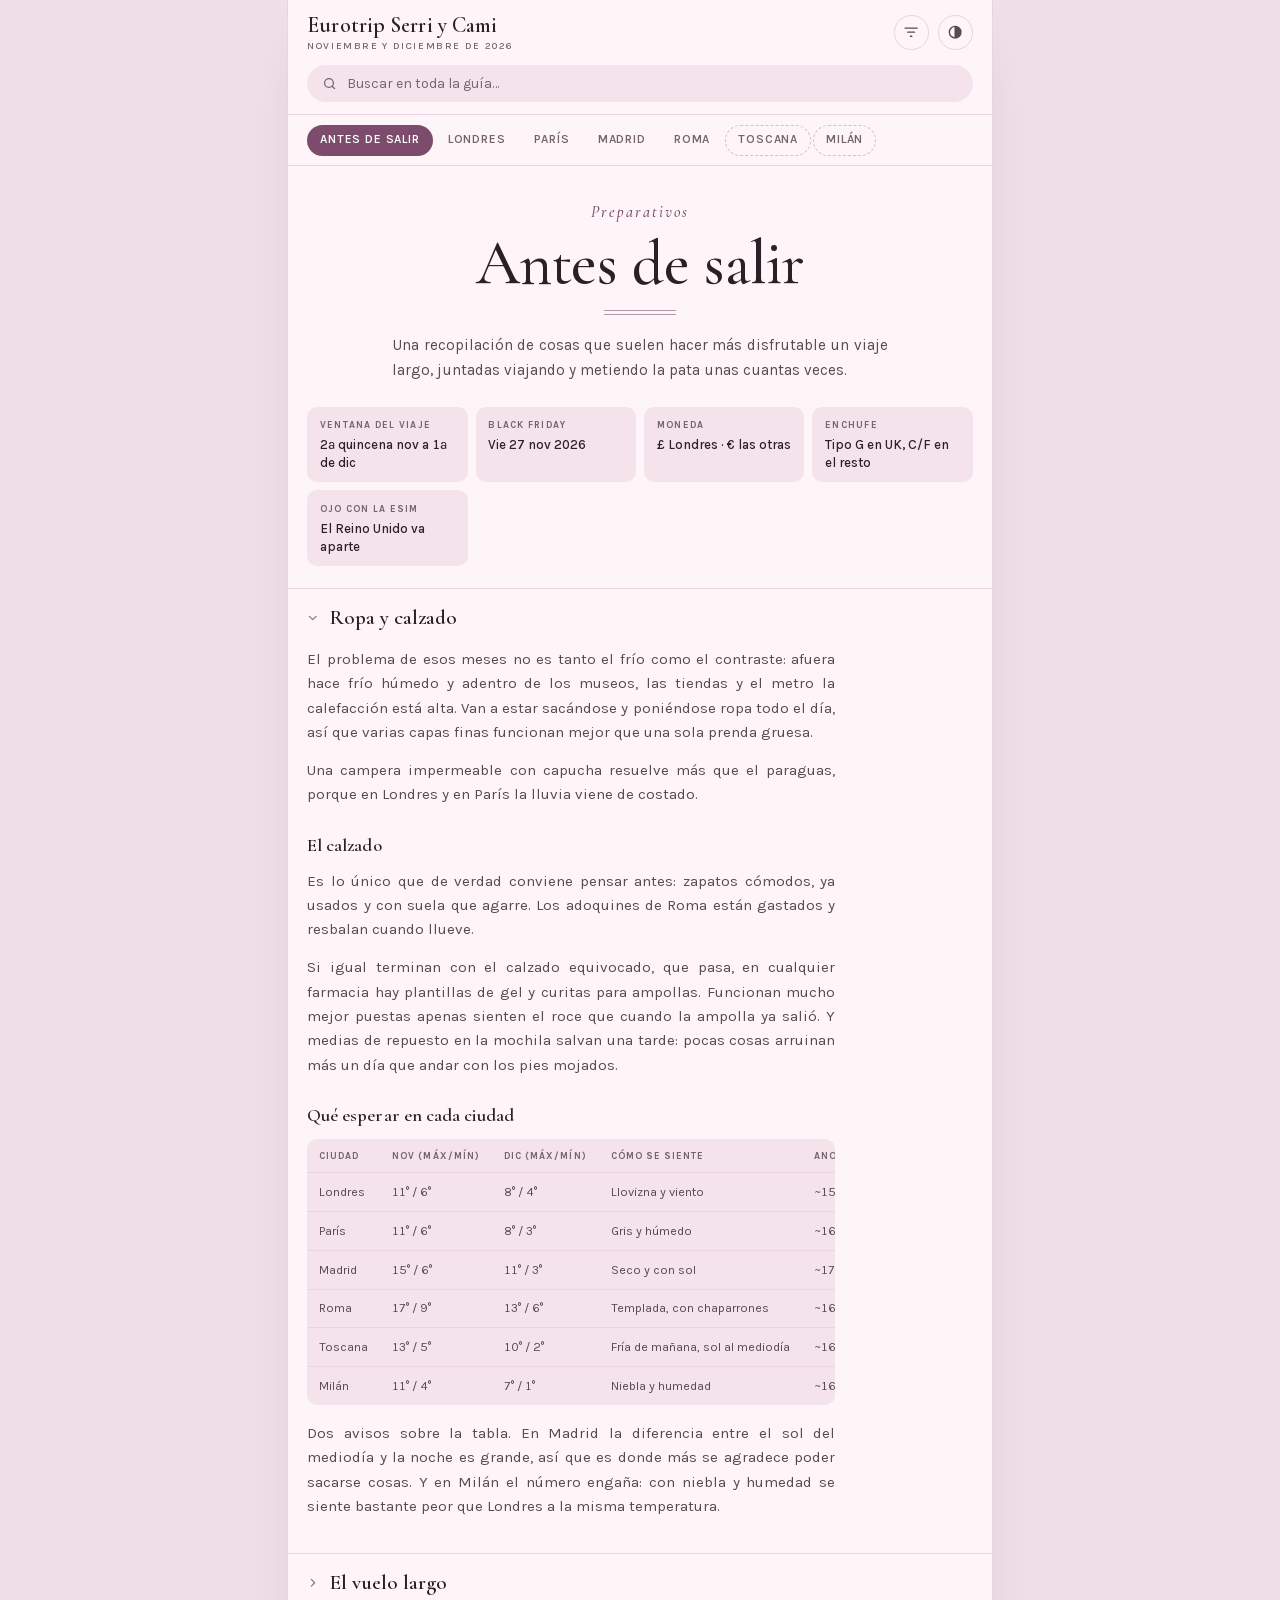
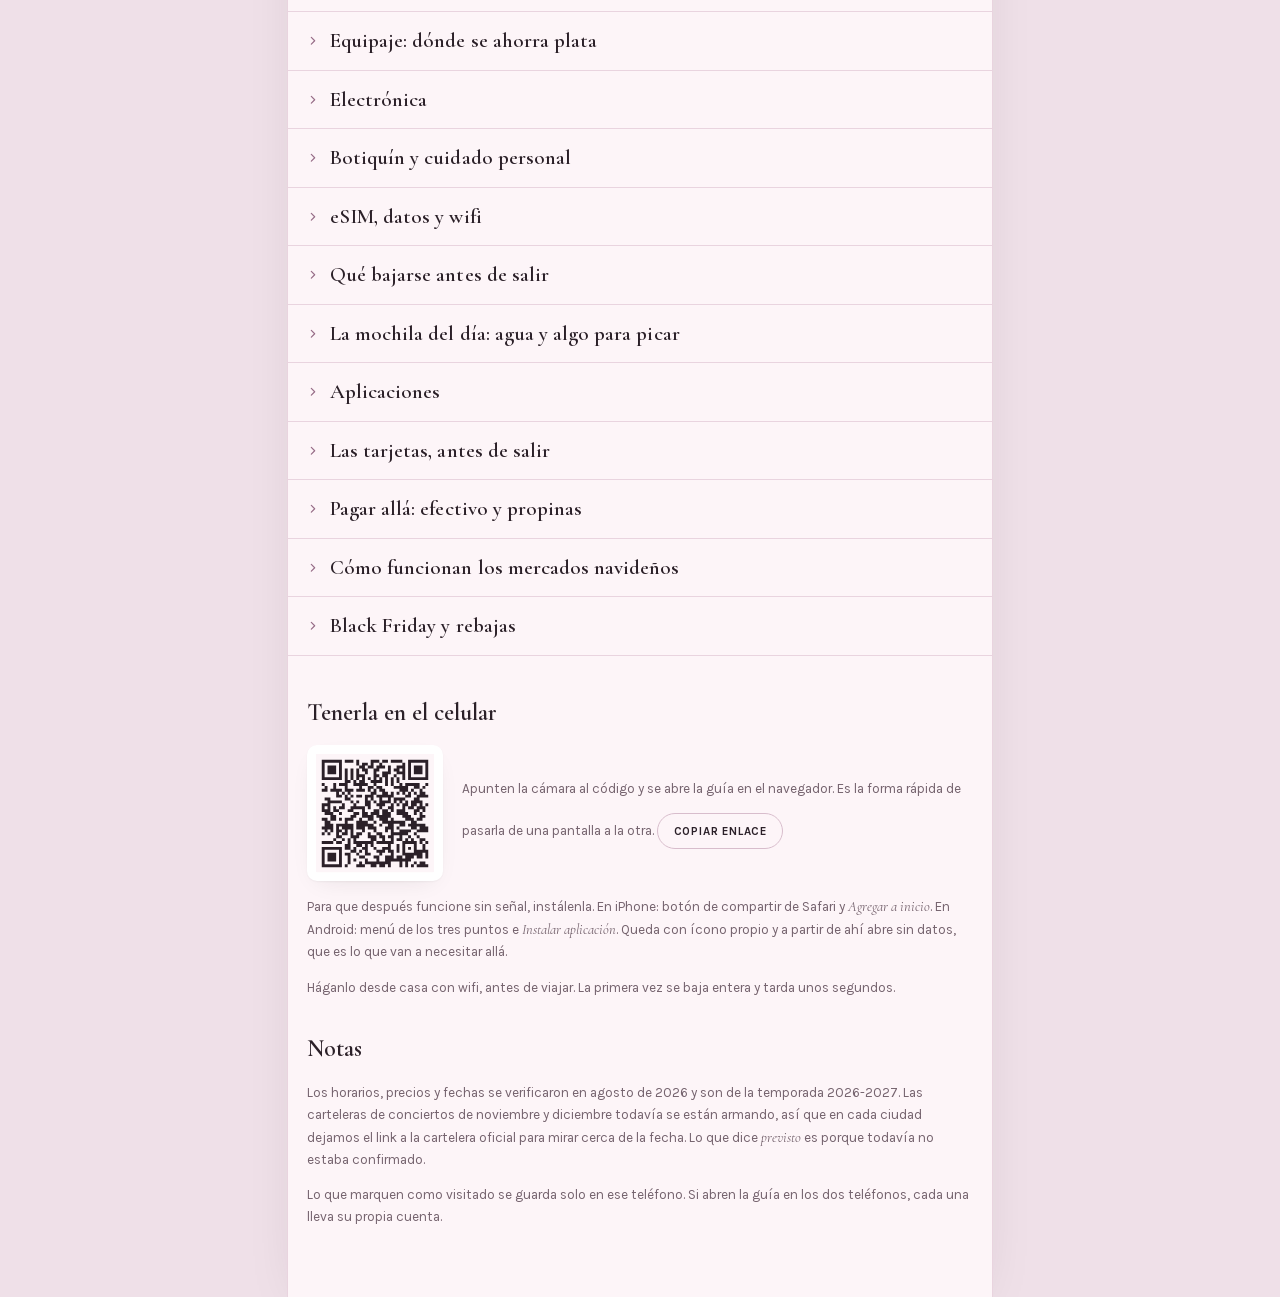
==== eurotrip-serri-cami/index.html @ 034dba01 "feat: seccion de Toscana, el Vaticano aparte y mas comida romana - nueva ciudad Toscana (81 fichas):" ====
<!doctype html>
<html lang="es">
<head>
<meta charset="utf-8">
<meta name="viewport" content="width=device-width,initial-scale=1">
<meta name="robots" content="noindex, nofollow, noarchive, nosnippet">
<meta name="googlebot" content="noindex, nofollow">
<meta name="color-scheme" content="light dark">
<meta name="description" content="Guia de viaje para noviembre y diciembre de 2026.">
<link rel="manifest" href="./manifest.webmanifest">
<link rel="apple-touch-icon" href="./apple-touch-icon.png">
<meta name="theme-color" content="#7D4B6B">
<meta name="apple-mobile-web-app-capable" content="yes">
<meta name="apple-mobile-web-app-title" content="Eurotrip">
<title>Eurotrip Serri y Cami</title>
<style>
/* tipografias incrustadas: la pagina se ve igual sin conexion */
@font-face{font-family:'Cormorant Garamond';font-style:italic;font-weight:400;font-display:swap;src:url([data-uri]) format('woff2')}
@font-face{font-family:'Cormorant Garamond';font-style:italic;font-weight:500;font-display:swap;src:url([data-uri]) format('woff2')}
@font-face{font-family:'Cormorant Garamond';font-style:italic;font-weight:600;font-display:swap;src:url([data-uri]) format('woff2')}
@font-face{font-family:'Cormorant Garamond';font-style:normal;font-weight:400;font-display:swap;src:url([data-uri]) format('woff2')}
@font-face{font-family:'Cormorant Garamond';font-style:normal;font-weight:500;font-display:swap;src:url([data-uri]) format('woff2')}
@font-face{font-family:'Cormorant Garamond';font-style:normal;font-weight:600;font-display:swap;src:url([data-uri]) format('woff2')}
@font-face{font-family:'Karla';font-style:normal;font-weight:400;font-display:swap;src:url([data-uri]) format('woff2')}
@font-face{font-family:'Karla';font-style:normal;font-weight:500;font-display:swap;src:url([data-uri]) format('woff2')}
@font-face{font-family:'Karla';font-style:normal;font-weight:600;font-display:swap;src:url([data-uri]) format('woff2')}
@font-face{font-family:'Karla';font-style:normal;font-weight:700;font-display:swap;src:url([data-uri]) format('woff2')}
</style>

<style>
:root{
  --bg:#EFE0E8; --surface:#FDF5F8; --surface-2:#F4E3EB; --surface-3:#FAECF2;
  --ink:#2B2028; --ink-2:#574A53; --muted:#75636E;
  --line:#E9D4DF; --line-2:#D8BDCC;
  --accent:#7D4B6B; --accent-lt:#DBA6C4;
  --shadow:0 1px 2px rgba(43,32,40,.05), 0 8px 24px -12px rgba(43,32,40,.13);
  --display:'Cormorant Garamond',Georgia,'Times New Roman',serif;
  --body:'Karla','Helvetica Neue',Helvetica,Arial,sans-serif;
  --pad:1.2rem; --r:14px; --r-sm:10px;
}
@media (prefers-color-scheme:dark){
  :root:not([data-theme="light"]){
    --bg:#191319; --surface:#221B22; --surface-2:#2C232C; --surface-3:#1F181F;
    --ink:#F3EAEF; --ink-2:#D5C7CF; --muted:#A08F99;
    --line:#372D37; --line-2:#4A3C47;
    --accent:#DBA6C4; --accent-lt:#DBA6C4;
    --shadow:0 1px 2px rgba(0,0,0,.28), 0 8px 24px -12px rgba(0,0,0,.5);
  }
}
:root[data-theme="dark"]{
  --bg:#191319; --surface:#221B22; --surface-2:#2C232C; --surface-3:#1F181F;
  --ink:#F3EAEF; --ink-2:#D5C7CF; --muted:#A08F99;
  --line:#372D37; --line-2:#4A3C47;
  --accent:#DBA6C4; --accent-lt:#DBA6C4;
  --shadow:0 1px 2px rgba(0,0,0,.28), 0 8px 24px -12px rgba(0,0,0,.5);
}

/* el acento de ciudad se usa como fondo (--city) o como texto (--city-on-bg).
   en oscuro, el texto pasa a la variante pastel para que siga leyendose. */
#view,.rgroup{--city-on-bg:var(--city)}
@media (prefers-color-scheme:dark){
  :root:not([data-theme="light"]) #view,
  :root:not([data-theme="light"]) .rgroup{--city-on-bg:var(--city-lt)}
}
:root[data-theme="dark"] #view,
:root[data-theme="dark"] .rgroup{--city-on-bg:var(--city-lt)}

*{box-sizing:border-box}
body{
  margin:0; background:var(--bg); color:var(--ink);
  font-family:var(--body); font-size:16px; line-height:1.62;
  -webkit-text-size-adjust:100%; -webkit-font-smoothing:antialiased;
}
a{color:inherit}
button{font:inherit;color:inherit;background:none;border:none;cursor:pointer}
:focus-visible{outline:2px solid var(--city-on-bg,var(--accent));outline-offset:3px;border-radius:4px}
@media (prefers-reduced-motion:reduce){*{animation:none!important;transition:none!important}}

.wrap{max-width:44rem;margin:0 auto;background:var(--surface);min-height:100vh}
@media (min-width:47rem){
  .wrap{box-shadow:0 0 0 1px var(--line), 0 24px 60px -30px rgba(43,32,40,.22)}
}

/* ---------- cabecera ---------- */
.top{position:sticky;top:0;z-index:40;background:var(--surface);
  border-bottom:1px solid var(--line)}
.top-row{display:flex;align-items:center;gap:.6rem;padding:.85rem var(--pad) .5rem}
.brand{flex:1;min-width:0;font-family:var(--display);font-weight:600;font-size:1.35rem;
  line-height:1.05;letter-spacing:.005em}
.brand small{display:block;font-family:var(--body);font-weight:500;font-size:.63rem;
  letter-spacing:.16em;text-transform:uppercase;color:var(--muted);margin-top:.3rem}
.iconbtn{width:2.15rem;height:2.15rem;display:grid;place-items:center;border:1px solid var(--line);
  border-radius:50%;color:var(--ink-2);flex:none;transition:background .15s,border-color .15s}
.iconbtn:hover{border-color:var(--line-2);background:var(--surface-2)}
.iconbtn[aria-pressed="true"]{background:var(--surface-2);border-color:var(--line-2);color:var(--ink)}
.iconbtn svg{width:1.02rem;height:1.02rem;display:block}

.searchbar{padding:.35rem var(--pad) .75rem}
.searchbar .field{display:flex;align-items:center;gap:.5rem;background:var(--surface-2);
  border:1px solid transparent;border-radius:999px;padding:.5rem .85rem;transition:border-color .15s}
.searchbar .field:focus-within{border-color:var(--line-2)}
.searchbar input{flex:1;min-width:0;border:none;background:none;font-family:var(--body);
  font-size:.87rem;color:var(--ink);outline:none}
.searchbar input::placeholder{color:var(--muted)}
.searchbar svg{width:.95rem;height:.95rem;color:var(--muted);flex:none}
.clearbtn{color:var(--muted);font-size:1.15rem;line-height:1;padding:0 .1rem;display:none}
.clearbtn.on{display:block}

/* raíl de ciudades */
.rail{display:flex;gap:.15rem;overflow-x:auto;scrollbar-width:none;
  padding:0 var(--pad) .55rem;border-top:1px solid var(--line);padding-top:.6rem}
.rail::-webkit-scrollbar{display:none}
.rail button{flex:none;padding:.34rem .8rem .38rem;font-family:var(--body);font-weight:600;
  font-size:.75rem;letter-spacing:.07em;color:var(--muted);white-space:nowrap;
  text-transform:uppercase;border-radius:999px;transition:background .15s,color .15s}
.rail button:hover{color:var(--ink)}
/* destino sin confirmar: contorno punteado, sin mover el pastilla de sitio */
.rail button[data-opt]{outline:1px dashed var(--line-2);outline-offset:-1px}
.rail button[aria-selected="true"]{color:#fff;background:var(--city,var(--accent))}
@media (prefers-color-scheme:dark){
  :root:not([data-theme="light"]) .rail button[aria-selected="true"]{
    color:#1B141B;background:var(--city-lt,var(--accent-lt))}
}
:root[data-theme="dark"] .rail button[aria-selected="true"]{
  color:#1B141B;background:var(--city-lt,var(--accent-lt))}

/* filtros */
.filters{padding:.2rem var(--pad) .8rem;display:none;flex-wrap:wrap;gap:.35rem;align-items:center}
.filters.on{display:flex}
.chip{font-family:var(--body);font-size:.7rem;font-weight:600;letter-spacing:.04em;
  padding:.28rem .68rem;border:1px solid var(--line);border-radius:999px;color:var(--muted);
  transition:background .15s,border-color .15s,color .15s}
.chip:hover{border-color:var(--line-2);color:var(--ink)}
.chip[aria-pressed="true"]{background:var(--city,var(--accent));border-color:var(--city,var(--accent));color:#fff}
@media (prefers-color-scheme:dark){
  :root:not([data-theme="light"]) .chip[aria-pressed="true"]{color:#1B141B;
    background:var(--city-lt,var(--accent-lt));border-color:var(--city-lt,var(--accent-lt))}
}
:root[data-theme="dark"] .chip[aria-pressed="true"]{color:#1B141B;
  background:var(--city-lt,var(--accent-lt));border-color:var(--city-lt,var(--accent-lt))}
.chip.sep{border:none;background:none;color:var(--muted);font-family:var(--display);
  font-style:italic;font-size:.92rem;font-weight:500;letter-spacing:0;
  padding:0 .1rem 0 .3rem;pointer-events:none}
.chip.sep:first-child{padding-left:0}

/* ---------- cabecera de ciudad ---------- */
.cityhead{padding:2.1rem var(--pad) 1.4rem;text-align:center}
.plate{display:inline-block;font-family:var(--display);font-style:italic;font-weight:500;
  font-size:1rem;letter-spacing:.13em;color:var(--city-on-bg,var(--accent))}
.cityname{font-family:var(--display);font-weight:500;font-size:clamp(2.6rem,13vw,3.9rem);
  line-height:1;letter-spacing:-.005em;margin:.35rem 0 0;text-wrap:balance}
.cityrule{width:4.5rem;height:0;margin:1rem auto 1.15rem;
  border-top:1px solid var(--city-on-bg,var(--accent));
  border-bottom:1px solid var(--city-on-bg,var(--accent));padding-top:3px;opacity:.55}
.tentativa{display:inline-block;margin:0 0 1.15rem;padding:.24rem .75rem;border-radius:999px;
  border:1px dashed var(--city-on-bg,var(--accent));font-family:var(--body);font-size:.63rem;
  font-weight:700;letter-spacing:.11em;text-transform:uppercase;
  color:var(--city-on-bg,var(--accent))}
.citylede{font-size:.95rem;color:var(--ink-2);margin:0 auto 1.5rem;max-width:31rem;
  text-align:justify;-webkit-hyphens:auto;hyphens:auto}

.quick{display:grid;grid-template-columns:repeat(auto-fit,minmax(9rem,1fr));gap:.5rem;
  margin:0;text-align:left}
.quick div{background:var(--surface-2);border-radius:var(--r-sm);padding:.65rem .8rem}
.quick dt{font-family:var(--body);font-size:.6rem;font-weight:700;letter-spacing:.13em;
  text-transform:uppercase;color:var(--muted);margin-bottom:.22rem}
.quick dd{margin:0;font-size:.83rem;font-weight:500;line-height:1.35;
  font-variant-numeric:tabular-nums}

.progress{display:flex;align-items:center;gap:.7rem;margin-top:1.1rem;
  font-size:.72rem;color:var(--muted);text-align:left}
.bar{flex:1;height:4px;border-radius:999px;background:var(--surface-2);position:relative;overflow:hidden}
.bar i{position:absolute;inset:0 auto 0 0;border-radius:999px;
  background:var(--city-on-bg,var(--accent));width:0;transition:width .35s ease}
.progress button{font-size:.68rem;font-weight:600;letter-spacing:.04em;color:var(--muted);
  text-decoration:underline;text-underline-offset:3px}
.progress button:hover{color:var(--ink)}

.toolrow{display:flex;gap:1.1rem;align-items:center;padding:.7rem var(--pad);
  font-size:.7rem;font-weight:600;letter-spacing:.06em;text-transform:uppercase;color:var(--muted)}
.toolrow button:hover{color:var(--ink)}
/* solo esta barra se ancla bajo la cabecera, no la portada de la ciudad.
   --top-h lo mide la app, porque la cabecera cambia de alto con los filtros. */
.toolrow.pegada{position:sticky;top:var(--top-h,0px);z-index:30;
  background:var(--surface);border-bottom:1px solid var(--line)}

/* ---------- secciones ---------- */
.sec{border-top:1px solid var(--line)}
.sec > summary{display:flex;align-items:center;gap:.7rem;padding:1.05rem var(--pad);
  cursor:pointer;list-style:none}
.sec > summary::-webkit-details-marker{display:none}
.sec > summary h2{margin:0;flex:1;font-family:var(--display);font-weight:600;font-size:1.3rem;
  line-height:1.15;letter-spacing:.002em}
.sec .count{font-size:.68rem;font-weight:600;color:var(--muted);font-variant-numeric:tabular-nums;
  background:var(--surface-2);border-radius:999px;padding:.2rem .55rem}
.sec .caret{width:.72rem;height:.72rem;flex:none;color:var(--city-on-bg,var(--accent));
  transition:transform .2s ease;opacity:.8}
.sec[open] .caret{transform:rotate(90deg)}
.sec > summary:hover h2{color:var(--city-on-bg,var(--accent))}

.body{padding:0 var(--pad) 1.3rem;display:flex;flex-direction:column;gap:.6rem}
/* los bloques de texto largo van justificados. la particion silabica evita los
   huecos raros en pantalla angosta; el html declara lang="es" y de ahi sale. */
.prose{font-size:.94rem;color:var(--ink-2);max-width:33rem;
  text-align:justify;-webkit-hyphens:auto;hyphens:auto}
.prose p{margin:0 0 .85rem}
.prose h3{font-family:var(--display);font-size:1.15rem;font-weight:600;letter-spacing:.002em;
  color:var(--ink);margin:1.5rem 0 .5rem;text-align:left;hyphens:manual}
.prose ul{margin:0 0 .95rem;padding-left:1.1rem}
.prose li{margin-bottom:.42rem}
.prose li::marker{color:var(--city-on-bg,var(--accent))}
.prose strong{color:var(--ink);font-weight:700}
.prose em{font-family:var(--display);font-style:italic;font-size:1.06em}
.prose a{color:var(--city-on-bg,var(--accent));text-decoration-thickness:1px;text-underline-offset:3px}

.tablewrap{overflow-x:auto;margin:0 0 1rem;border-radius:var(--r-sm);background:var(--surface-2)}
table{border-collapse:collapse;width:100%;min-width:29rem;font-family:var(--body);font-size:.78rem}
th,td{text-align:left;padding:.55rem .75rem;white-space:nowrap}
th{font-size:.6rem;font-weight:700;letter-spacing:.11em;text-transform:uppercase;color:var(--muted)}
td{font-variant-numeric:tabular-nums;border-top:1px solid var(--line)}

/* ---------- fichas ---------- */
.item{display:flex;gap:.8rem;padding:.95rem 1rem;background:var(--surface-3);
  border:1px solid var(--line);border-radius:var(--r);transition:opacity .2s}
.tick{width:1.3rem;height:1.3rem;flex:none;margin-top:.15rem;border:1.5px solid var(--line-2);
  border-radius:50%;display:grid;place-items:center;color:transparent;transition:all .15s}
.tick:hover{border-color:var(--city-on-bg,var(--accent))}
.tick svg{width:.7rem;height:.7rem}
.item.done{background:var(--surface)}
.item.done .tick{background:var(--city-on-bg,var(--accent));border-color:var(--city-on-bg,var(--accent));color:var(--surface)}
.item.done .it-main{opacity:.45}
.it-main{flex:1;min-width:0}
.it-name{font-family:var(--display);font-size:1.24rem;font-weight:600;letter-spacing:.003em;
  line-height:1.2;margin:0 0 .3rem}
.it-desc{font-size:.885rem;color:var(--ink-2);margin:0;line-height:1.58}
.it-note{font-size:.845rem;color:var(--muted);margin:.5rem 0 0;line-height:1.55;
  padding-left:.75rem;border-left:1.5px solid var(--line-2)}
.it-note b{font-family:var(--display);font-style:italic;font-weight:600;font-size:1.02rem;
  letter-spacing:.04em;color:var(--city-on-bg,var(--accent));margin-right:.4rem}
.tags{display:flex;flex-wrap:wrap;gap:.32rem;margin:.6rem 0 0}
.tag{font-size:.63rem;font-weight:700;letter-spacing:.09em;text-transform:uppercase;
  padding:.2rem .55rem;border-radius:999px;background:var(--surface-2);color:var(--muted)}
.tag.price{background:transparent;border:1px solid var(--city-on-bg,var(--accent));
  color:var(--city-on-bg,var(--accent));letter-spacing:.02em}
/* recomendaciones: se leen, no se hacen. Sin casilla y sin mapa. */
.item.nota{background:transparent;border-style:dashed}
.item.nota .it-name{font-size:1.06rem;color:var(--city-on-bg,var(--accent))}
.item.nota .it-desc{color:var(--muted)}
.it-desc em,.it-note em{font-family:var(--display);font-style:italic;font-size:1.06em}
.links{display:flex;flex-wrap:wrap;gap:.9rem;margin:.65rem 0 0}
.links a{font-size:.73rem;font-weight:600;letter-spacing:.03em;color:var(--city-on-bg,var(--accent));
  text-decoration:none;display:inline-flex;align-items:center;gap:.28rem}
.links a:hover{text-decoration:underline;text-underline-offset:3px}
.links svg{width:.75rem;height:.75rem}

/* ---------- resultados de búsqueda ---------- */
.rgroup{padding:0 var(--pad);display:flex;flex-direction:column;gap:.6rem}
.rgroup > h2{font-family:var(--display);font-weight:600;font-size:1.5rem;
  color:var(--city-on-bg,var(--accent));margin:1.6rem 0 .1rem;
  display:flex;align-items:center;gap:.7rem}
.rgroup > h2::after{content:"";flex:1;height:1px;background:var(--line)}
.rpath{font-family:var(--display);font-style:italic;font-size:.95rem;color:var(--muted);
  margin:.5rem 0 -.2rem}
.empty{padding:3.5rem var(--pad);text-align:center;color:var(--muted);font-size:.92rem}
.empty strong{display:block;font-family:var(--display);font-weight:600;font-size:1.5rem;
  color:var(--ink);margin-bottom:.5rem}

/* ---------- pie ---------- */
.foot{padding:2.4rem var(--pad) 3.5rem;border-top:1px solid var(--line);
  font-size:.85rem;color:var(--muted);line-height:1.6}
.foot h2{font-family:var(--display);font-weight:600;font-size:1.5rem;color:var(--ink);
  margin:0 0 .8rem}
.foot h2:not(:first-child){margin-top:2rem}
.foot em{font-family:var(--display);font-style:italic;font-size:1.06em}
.qrbox{display:flex;gap:1.2rem;align-items:center;flex-wrap:wrap}
.qrbox img{width:8.5rem;height:8.5rem;border-radius:var(--r-sm);background:#fff;padding:.55rem;
  box-shadow:var(--shadow);flex:none}
.qrbox p{margin:0;flex:1;min-width:11rem}
.sharebtn{display:inline-block;font-size:.72rem;font-weight:700;letter-spacing:.07em;
  text-transform:uppercase;border:1px solid var(--line-2);border-radius:999px;
  padding:.5rem .95rem;color:var(--ink);margin-top:.8rem;text-decoration:none;
  transition:background .15s,border-color .15s}
.sharebtn:hover{background:var(--surface-2);border-color:var(--muted)}
</style>

<div class="wrap">
  <header class="top">
    <div class="top-row">
      <div class="brand">Eurotrip Serri y Cami<small>Noviembre y diciembre de 2026</small></div>
      <button class="iconbtn" id="filterbtn" aria-label="Filtros" aria-pressed="false" title="Filtros">
        <svg viewBox="0 0 24 24" fill="none" stroke="currentColor" stroke-width="1.9" stroke-linecap="round"><path d="M3 6h18M7 12h10M11 18h2"/></svg>
      </button>
      <button class="iconbtn" id="themebtn" aria-label="Cambiar tema" title="Tema"></button>
    </div>
    <div class="searchbar">
      <div class="field">
        <svg viewBox="0 0 24 24" fill="none" stroke="currentColor" stroke-width="2" stroke-linecap="round"><circle cx="11" cy="11" r="7"/><path d="M20 20l-3.5-3.5"/></svg>
        <input id="q" type="search" placeholder="Buscar en toda la guía…" autocomplete="off" aria-label="Buscar">
        <button class="clearbtn" id="clearq" aria-label="Borrar búsqueda">&times;</button>
      </div>
    </div>
    <nav class="rail" id="rail" role="tablist"></nav>
    <div class="filters" id="filters"></div>
  </header>

  <main id="view"></main>

  <footer class="foot">
    <h2>Tenerla en el celular</h2>
    <div class="qrbox" id="qrbox">
      <img src="[data-uri]" alt="Código QR que abre esta guía" width="160" height="160">
      <p>Apunten la cámara al código y se abre la guía en el navegador. Es la forma rápida de pasarla de una pantalla a la otra.
      <a class="sharebtn" id="sharebtn" href="https://sblancogalante.github.io/notes-2026/eurotrip-serri-cami/">Copiar enlace</a></p>
    </div>
    <p>Para que después funcione sin señal, instálenla. En iPhone: botón de compartir de Safari y <em>Agregar a inicio</em>. En Android: menú de los tres puntos e <em>Instalar aplicación</em>. Queda con ícono propio y a partir de ahí abre sin datos, que es lo que van a necesitar allá.</p>
    <p>Háganlo desde casa con wifi, antes de viajar. La primera vez se baja entera y tarda unos segundos.</p>
    <h2>Notas</h2>
    <p>Los horarios, precios y fechas se verificaron en agosto de 2026 y son de la temporada 2026-2027. Las carteleras de conciertos de noviembre y diciembre todavía se están armando, así que en cada ciudad dejamos el link a la cartelera oficial para mirar cerca de la fecha. Lo que dice <em>previsto</em> es porque todavía no estaba confirmado.</p>
    <p>Lo que marquen como visitado se guarda solo en ese teléfono. Si abren la guía en los dos teléfonos, cada una lleva su propia cuenta.</p>
  </footer>
</div>

<script>
const TIPOS = {
  aire:'Aire libre', visita:'Visita', comer:'Comer', cafe:'Café', coctel:'Cóctel',
  compra:'Compras', navidad:'Navidad', evento:'Evento', mover:'Transporte'
};

const CITIES = [
{
  id:'prep', nav:'Antes de salir', name:'Antes de salir', plate:'Preparativos',
  accent:'#7D4B6B', lt:'#DBA6C4', maps:'',
  lede:'Una recopilación de cosas que suelen hacer más disfrutable un viaje largo, juntadas viajando y metiendo la pata unas cuantas veces.',
  quick:[
    ['Ventana del viaje','2ª quincena nov a 1ª de dic'],
    ['Black Friday','Vie 27 nov 2026'],
    ['Moneda','£ Londres · € las otras'],
    ['Enchufe','Tipo G en UK, C/F en el resto'],
    ['Ojo con la eSIM','El Reino Unido va aparte']
  ],
  sections:[
    {s:'Ropa y calzado', k:'aire', html:`
      <p>El problema de esos meses no es tanto el frío como el contraste: afuera hace frío húmedo y adentro de los museos, las tiendas y el metro la calefacción está alta. Van a estar sacándose y poniéndose ropa todo el día, así que varias capas finas funcionan mejor que una sola prenda gruesa.</p>
      <p>Una campera impermeable con capucha resuelve más que el paraguas, porque en Londres y en París la lluvia viene de costado.</p>
      <h3>El calzado</h3>
      <p>Es lo único que de verdad conviene pensar antes: zapatos cómodos, ya usados y con suela que agarre. Los adoquines de Roma están gastados y resbalan cuando llueve.</p>
      <p>Si igual terminan con el calzado equivocado, que pasa, en cualquier farmacia hay plantillas de gel y curitas para ampollas. Funcionan mucho mejor puestas apenas sienten el roce que cuando la ampolla ya salió. Y medias de repuesto en la mochila salvan una tarde: pocas cosas arruinan más un día que andar con los pies mojados.</p>
      <h3>Qué esperar en cada ciudad</h3>
      <div class="tablewrap"><table>
        <thead><tr><th>Ciudad</th><th>Nov (máx/mín)</th><th>Dic (máx/mín)</th><th>Cómo se siente</th><th>Anochece</th></tr></thead>
        <tbody>
          <tr><td>Londres</td><td>11° / 6°</td><td>8° / 4°</td><td>Llovizna y viento</td><td>~15:55</td></tr>
          <tr><td>París</td><td>11° / 6°</td><td>8° / 3°</td><td>Gris y húmedo</td><td>~16:55</td></tr>
          <tr><td>Madrid</td><td>15° / 6°</td><td>11° / 3°</td><td>Seco y con sol</td><td>~17:50</td></tr>
          <tr><td>Roma</td><td>17° / 9°</td><td>13° / 6°</td><td>Templada, con chaparrones</td><td>~16:40</td></tr>
          <tr><td>Toscana</td><td>13° / 5°</td><td>10° / 2°</td><td>Fría de mañana, sol al mediodía</td><td>~16:45</td></tr>
          <tr><td>Milán</td><td>11° / 4°</td><td>7° / 1°</td><td>Niebla y humedad</td><td>~16:40</td></tr>
        </tbody>
      </table></div>
      <p>Dos avisos sobre la tabla. En Madrid la diferencia entre el sol del mediodía y la noche es grande, así que es donde más se agradece poder sacarse cosas. Y en Milán el número engaña: con niebla y humedad se siente bastante peor que Londres a la misma temperatura.</p>
    `},
    {s:'El vuelo largo', k:'mover', html:`
      <p>Antes que nada, cómo vestirse para volar. Los aviones van fríos, siempre, y no es que se rompió el aire: lo mantienen así a propósito. Con un abrigo a mano y calzado cómodo el vuelo se hace bastante más llevadero, y con el cuello tapado, aunque sea con la capucha de un buzo, se nota la diferencia.</p>
      <p>Y algo que se pasa por alto: vestirse pensando en la temperatura del lugar al que se llega, no en la de acá. Si salen con calor y aterrizan en pleno invierno, tener el abrigo encima evita andar abriendo la valija en el piso durante una escala de dos horas.</p>
      <h3>Los asientos</h3>
      <p>El check-in abre 24 horas antes. Si quieren elegir dónde sentarse, ese es el momento: más tarde queda lo que sobró.</p>
      <p>Y hay una jugada que poca gente hace. Cuando ya está asignada la puerta de embarque, pregunten ahí mismo si queda alguna mejora de asiento. Los de la zona intermedia, con más espacio para las piernas, cambian mucho en un vuelo largo. Una vez que el vuelo cerró, esos lugares vacíos ya son plata perdida para la aerolínea, así que bastantes veces los dan sin cargo o por mucho menos de lo que cuestan por la web o en el mostrador.</p>
      <p>Sirve también para lo otro: si el check-in los dejó al fondo y prefieren ir más adelante, en la puerta se puede pedir igual. Lo peor que puede pasar es que digan que no.</p>
    `},
    {s:'Equipaje: dónde se ahorra plata', k:'compra', html:`
      <p>En los vuelos entre estas ciudades el pasaje puede salir menos que la valija. Ahí es donde se gana o se pierde plata de verdad.</p>
      <h3>El bolso de cabina es donde te cobran</h3>
      <p>Lo que cada aerolínea acepta gratis bajo el asiento. Todo lo que pase de ahí se paga.</p>
      <div class="tablewrap"><table>
        <thead><tr><th>Aerolínea</th><th>Gratis bajo el asiento</th><th>Lo demás</th></tr></thead>
        <tbody>
          <tr><td>Ryanair</td><td>~40 × 30 × 20 cm</td><td>La valijita de cabina se paga aparte</td></tr>
          <tr><td>easyJet</td><td>~45 × 36 × 20 cm</td><td>El bulto grande se paga</td></tr>
          <tr><td>Vueling</td><td>40 × 20 × 30 cm</td><td>El bulto grande se paga</td></tr>
        </tbody>
      </table></div>
      <p>Una mochila que entre en el molde más chico, que es el de Ryanair, sirve para las tres.</p>
      <h3>Nunca en el aeropuerto</h3>
      <p>Agregar equipaje en el mostrador sale bastante más caro que hacerlo por internet al comprar el pasaje, y en la puerta de embarque es donde peor sale. Si tienen dudas de si va a entrar, conviene pagarlo antes de salir de casa.</p>
      <h3>Donde haya tren, tomen el tren</h3>
      <p>Los trenes europeos son mucho más generosos con el equipaje que cualquier low cost, y encima las dejan en el centro de la ciudad. Trenitalia no limita ni cantidad ni peso, Renfe permite varios bultos y Eurostar pone un límite que igual es mejor que el de cualquier low cost. Roma a Milán y París a Londres se hacen cómodos en tren.</p>
      <h3>Cosas que suman</h3>
      <p>Ponerse encima lo más pesado para volar, que el abrigo y los zapatos no pesan en la valija si van puestos. Los cubos de compresión no sacan peso pero sí volumen, y el volumen es lo que decide si la mochila entra en el molde. Lavar una vez en el medio del viaje, que casi todos los departamentos tienen lavarropas. Una bolsa plegable vacía adentro de la valija, para la vuelta. Y para el último día, las guarderías de equipaje tipo Bounce o Radical Storage, que les dejan la tarde libre sin arrastrar valijas hasta el vuelo de la noche.</p>
    `},
    {s:'Electrónica', k:'mover', html:`
      <p>Un cargador portátil es lo más útil que pueden meter en la mochila. El frío le baja la batería al celular más rápido de lo normal, y encima van a tener la pantalla prendida casi todo el día entre fotos, videos y mapas.</p>
      <p>Va en el bolso de mano, nunca en la valija despachada: las baterías de litio no se pueden despachar y en el mostrador se las hacen sacar.</p>
      <h3>Lo demás</h3>
      <p>El adaptador de enchufe. En el Reino Unido es de tres patas planas y en el resto de dos redondas, así que si llevan uno solo, que sea universal.</p>
      <p>Un cargador con más de una salida o una zapatilla chica, porque en los alojamientos siempre faltan enchufes. Un cable de repuesto, que es lo que siempre se rompe. Y una mirada al espacio libre del celular antes de salir, que si piensan grabar video se llena antes de lo que parece.</p>
      <p>Un detalle: con mucho frío, el celular dura bastante más en el bolsillo interno del abrigo que en el de afuera. Si se apaga solo, no está roto; suele volver al calentarse.</p>
    `},
    {s:'Botiquín y cuidado personal', k:'aire', html:`
      <p>La idea es llevar poco y comprar allá lo que se pueda.</p>
      <h3>Lo que conviene llevar</h3>
      <p>Los remedios con receta, en su caja original y con la receta a mano, por si hay que reponerlos: con el nombre a la vista, en cualquier farmacia los entienden.</p>
      <p>Después, lo que ustedes ya saben que usan: algo para el dolor de cabeza, algo para el estómago, el remedio para la alergia si alguno es alérgico. No porque allá no se consiga, sino porque a las tres de la mañana no dan ganas de salir a buscar una farmacia de turno.</p>
      <p>Y las curitas para ampollas, que van con lo del calzado.</p>
      <h3>Lo que es mejor comprar allá</h3>
      <p>Todo lo de higiene: shampoo, pasta de dientes, desodorante, crema. Pesa, ocupa y allá sale poco.</p>
      <p>Sobre el tamaño: si viajan solo con equipaje de mano entre ciudad y ciudad, los líquidos van en envases chicos y todos juntos en una bolsa transparente. Si despachan valija, no aplica.</p>
      <p>Dos cosas que nunca están en la lista y que en invierno se agradecen: protector labial y crema de manos.</p>
      <h3>Las farmacias, allá</h3>
      <p>En España y en Italia la farmacia es el primer lugar al que se va por algo menor: se entra, se explica el síntoma y se sale con algo. En Francia se reconocen por la cruz verde de neón, y en el Reino Unido el equivalente más parecido es Boots.</p>
      <p>El número del seguro de viaje, en el celular y también anotado en papel, por si el celular es justo lo que falla.</p>
    `},
    {s:'eSIM, datos y wifi', k:'mover', html:`
      <p>Una eSIM es un chip virtual: se compra por internet, se instala escaneando un código y convive con la línea de acá. El número de siempre les sigue entrando llamadas y mensajes, y la eSIM se encarga de los datos.</p>
      <p>Si van a usarla, cómprenla acá antes de salir, con el wifi de casa, y déjenla instalada y apagada. Comprarla al aterrizar, sin datos y muertas de sueño, es justo cuando sale mal.</p>
      <h3>Ojo con Londres, que esto no lo dice nadie</h3>
      <p>Con el Brexit, el Reino Unido se salió del roaming europeo. Muchas eSIM que se venden como <em>de Europa</em> lo siguen incluyendo, pero ya no viene solo: depende del plan.</p>
      <p>Antes de pagar, busquen <em>United Kingdom</em> en la lista de países. Si no está, llegan a Londres sin datos. Airalo, Holafly y Nomad son de las más usadas y lo incluyen, pero igual conviene mirar la lista.</p>
      <h3>Una idea, por si les sirve</h3>
      <p>Que una de las dos lleve el plan más holgado y la otra uno más chico, y compartan datos cuando haga falta. Así siempre hay un celular con datos para lo importante: pedir un taxi de noche, encontrarse si se separan, resolver un check-in que falló.</p>
      <h3>Ilimitado casi nunca es ilimitado</h3>
      <p>Pasada cierta cantidad de datos la velocidad se cae bastante, aunque el servicio no se corte. Sigue alcanzando para mapas y mensajes, y deja de alcanzar para subir video.</p>
      <p>Por eso conviene usar el wifi para todo lo que pesa: subir fotos y videos, respaldar en la nube, actualizar aplicaciones, bajar capítulos.</p>
      <h3>Y al revés: el banco nunca por wifi público</h3>
      <p>Ni transferencias, ni la app del banco, ni pagos desde el wifi del hotel, del aeropuerto o de un café. Esas redes suelen estar abiertas o tener una contraseña que sabe cualquiera. Para eso corten el wifi y usen los datos, que van mucho mejor protegidos.</p>
      <p>Y no cuenten con el wifi del alojamiento para nada que importe: en edificios viejos de casco histórico anda bien en la recepción y horrible en la habitación.</p>
    `},
    {s:'Qué bajarse antes de salir', k:'mover', html:`
      <p>Todo lo que dejen bajado en casa es una cosa menos que depende de tener señal. Con un rato la semana antes alcanza.</p>
      <h3>Mapas</h3>
      <p>Google Maps deja bajar zonas enteras: buscan la ciudad, tocan el nombre abajo y eligen <em>Descargar mapa sin conexión</em>. Después andan la búsqueda de lugares y la navegación a pie; el transporte en vivo, no.</p>
      <h3>Series, películas y música</h3>
      <p>Netflix, Disney+, Prime Video y Max bajan a la aplicación, y Spotify y YouTube Music también con la suscripción paga. Ojo con la caducidad: lo bajado vence, y una vez que le dan play el plazo se acorta bastante.</p>
      <p>Los vuelos y los trenes entre estas ciudades dan para un par de películas cómodas.</p>
      <h3>Lo que conviene tener aunque se caiga todo</h3>
      <p>Las tarjetas de embarque en la billetera del celular, no en un mail que hay que abrir con señal. Capturas de pantalla de las reservas, de las entradas con código QR, del seguro y de la primera hoja del pasaporte. Y el paquete de italiano y francés bajado en Google Translate, que traduce cartas y carteles con la cámara sin conexión.</p>
      <p>Sobre todo: que cada una tenga copia de lo de la otra. Si a una se le muere el celular o se lo afanan, el viaje sigue igual.</p>
    `},
    {s:'La mochila del día: agua y algo para picar', k:'aire', html:`
      <p>Una botella reutilizable encima cambia el día. En todas estas ciudades el agua de la calle es potable y está buena: en Roma son los <em>nasoni</em>, esas fuentes de hierro que largan agua todo el tiempo y están por todos lados; en París, las fuentes Wallace, verdes y con figuras; en Londres y en Milán hay puntos de recarga señalizados.</p>
      <h3>Algo para picar</h3>
      <p>Los horarios de comida allá no son los de acá, y en España y en Italia muchas cocinas cierran entre el almuerzo y la cena. Si les agarra hambre a media tarde pueden quedarse sin opciones justo en la zona turística, que es donde peor y más caro se come.</p>
      <p>Con tener una barrita, fruta o un sándwich del supermercado en la mochila alcanza. Los supermercados son lo más barato para eso: Tesco o Sainsbury's en el Reino Unido, Monoprix o Franprix en Francia, Mercadona o Carrefour Express en España, Conad o Carrefour en Italia.</p>
    `},
    {s:'Aplicaciones', k:'mover', html:`
      <p>No hace falta instalar nada de esto para que el viaje funcione. Va la lista con para qué sirve cada una, y ustedes ven cuáles les cierran.</p>
      <p><em>Citymapper</em> anda en todas estas ciudades y es mejor que Google Maps para moverse en transporte urbano: dice en qué vagón subirse y por qué salida salir, que en estaciones grandes ahorra vueltas.</p>
      <p><em>TfL Go</em> en Londres muestra el estado de las líneas en vivo. <em>Bonjour RATP</em> o <em>Île-de-France Mobilités</em> en París dejan cargar el boleto en el celular y evitan la cola de la máquina. <em>Metro de Madrid</em> tiene la red y los horarios. <em>Moovit</em> sirve para Roma y Milán.</p>
      <p>Para taxis: Uber y Bolt en Londres; G7, Uber y Bolt en París; Cabify, Uber y FreeNow en Madrid, que ahí salen bastante menos que en el resto; FreeNow o itTaxi en Roma y Milán, porque en Italia Uber solo opera en su versión cara.</p>
      <p>Y las de las aerolíneas que vayan a usar, que es donde aparecen los cambios de puerta y los retrasos antes que en las pantallas.</p>
    `},
    {s:'Las tarjetas, antes de salir', k:'compra', html:`
      <p>Casi todo lo de esta parte se resuelve desde la app o con un llamado, y conviene dejarlo hecho acá. Desde allá, con diferencia horaria y sin línea uruguaya, es bastante más molesto.</p>
      <h3>Pagar en cuotas lo de afuera</h3>
      <p>OCA deja pagar en tres cuotas sin interés lo que se compra fuera del país, tanto en un local como por internet. No viene activado: hay que adherirse una vez, desde la app, en <em>Más</em> y después <em>3 cuotas en el exterior</em>. Una vez adherida la tarjeta, la compra se hace normal y las cuotas aparecen solas en el estado de cuenta.</p>
      <p>Es útil para lo grande y previsible, tipo el alojamiento o los pasajes entre ciudades: permite reservar sin tener toda la plata junta el mismo mes. En algunas épocas del año lo suben a seis cuotas, así que vale mirar cómo está justo cuando lo vayan a usar. Hay un monto mínimo por compra, chico, y la comisión por comprar afuera se sigue cobrando igual.</p>
      <h3>Con cuál conviene pagar</h3>
      <p>No todas cobran lo mismo por comprar en el exterior. En un café la diferencia no se nota; en un mes de viaje, sí.</p>
      <p>Las de débito son las que menos cobran, y algunas directamente no cobran nada: la de OCA Blue no tiene recargo por comprar afuera, y las Platinum de débito de los bancos suelen estar igual. Para el día a día, esa es la que conviene llevar arriba en la billetera del celular.</p>
      <p>Las Platinum de crédito cobran menos recargo que una tarjeta común y traen dos cosas que en un viaje largo valen: acceso a salas VIP en aeropuertos y seguro de viaje si el pasaje se compró con ellas. La de Itaú se maneja con la app <em>Visa Airport Companion</em>, que da una cantidad de accesos al año a precio rebajado; la de Santander también da salas. Los porcentajes cambian seguido, así que la pregunta al banco es corta: cuánto me cobran por comprar afuera con cada una de mis tarjetas.</p>
      <p>Y si tienen sala VIP, mírenla antes de viajar. Casi siempre hay que registrarse o bajar una app, y descubrirlo en el aeropuerto es tarde.</p>
      <h3>El tope por día</h3>
      <p>Muchas tarjetas traen un límite de consumo en el exterior por día, del orden de los quinientos dólares, y cuando se pasa la compra simplemente rebota. No avisa nadie: el posnet dice que no y una queda pensando que le bloquearon la tarjeta. Si van a pagar algo caro, averigüen cuál es el tope y pidan que lo levanten ese día.</p>
      <h3>Dos jugadas para tener más margen</h3>
      <p>Una es pagar la tarjeta de más antes de salir. Ese saldo a favor se consume primero, así que el límite de crédito queda entero para lo que aparezca en el viaje.</p>
      <p>La otra es pedir un aumento temporal del límite. Suelen dar hasta un cincuenta por ciento más por unos meses, que alcanza para el viaje y para el estado de cuenta que llega después.</p>
      <p>Las dos háganlas con tiempo, para llegar al viaje con todo resuelto. Las apps de los bancos andan mal desde afuera, entre el wifi de hotel, las claves que llegan por SMS a un número que no tienen prendido y las validaciones que no cargan. Cuanto menos las tengan que usar allá, mejor.</p>
      <p>Y lo de siempre: avisen las fechas del viaje, para que no les frenen los consumos por movimientos raros.</p>
    `},
    {s:'Pagar allá: efectivo y propinas', k:'compra', html:`
      <p>Contactless en todos lados. En Londres casi no hace falta efectivo: hasta los puestos del mercado cobran con tarjeta. En Italia sí conviene andar con algo encima, porque los bares de barrio, los mercados y algunas trattorias lo siguen prefiriendo. En España y Francia con tarjeta alcanza, salvo en los mercadillos.</p>
      <p>Lleven dos tarjetas de bancos distintos, en billeteras separadas. Si una falla o se pierde, no quedan a pie.</p>
      <h3>Propinas</h3>
      <p>Esto es para que sepan qué se estila y decidan ustedes, no para decirles cuánto dejar.</p>
      <p>En el Reino Unido suele venir un cargo por servicio ya sumado a la cuenta, y si está, nadie espera nada más. En los pubs no se deja propina en la barra.</p>
      <p>En Francia el servicio va incluido por ley. En España no es obligatoria ni la esperan. En Italia suele haber <em>coperto</em>, un cargo fijo por persona que ya aparece en la cuenta y cubre el servicio.</p>
    `},
    {s:'Cómo funcionan los mercados navideños', k:'navidad', html:`
      <p>Acá hay una buena noticia: las fechas del viaje pegan justo. Casi todos abren en la segunda mitad de noviembre y siguen hasta principios de enero, y los de la primera quincena de diciembre están en su mejor momento, antes de que se llenen las últimas semanas.</p>
      <h3>Cuatro cosas que sirven en cualquiera de las ciudades</h3>
      <p>Llevar algo de efectivo, porque muchos puestos de comida no tienen posnet o lo tienen caído, sobre todo en Italia.</p>
      <p>La taza tiene depósito. El vino caliente (<em>mulled wine</em> en Londres, <em>vin chaud</em> en París, <em>vin brulé</em> en Italia) viene en taza de cerámica y se paga un extra que les devuelven al entregarla. También se la pueden quedar de recuerdo.</p>
      <p>Ir entre semana y temprano, que los fines de semana de diciembre no se puede caminar. Un martes al caer la tarde, con las luces recién prendidas, es otra cosa.</p>
      <p>Y decidir si comen antes o comen ahí, pero no las dos.</p>
      <h3>El calendario de un vistazo</h3>
      <div class="tablewrap"><table>
        <thead><tr><th>Ciudad</th><th>Lo principal</th><th>Desde</th></tr></thead>
        <tbody>
          <tr><td>Londres</td><td>Winter Wonderland (Hyde Park)</td><td>19 nov</td></tr>
          <tr><td>Londres</td><td>Southbank Winter Market</td><td>3 nov</td></tr>
          <tr><td>París</td><td>La Défense</td><td>12 nov</td></tr>
          <tr><td>París</td><td>Notre-Dame (5e)</td><td>26 nov</td></tr>
          <tr><td>Madrid</td><td>Plaza Mayor</td><td>27 nov</td></tr>
          <tr><td>Milán</td><td>Villaggio delle Meraviglie</td><td>mediados de nov</td></tr>
          <tr><td>Milán</td><td>Oh Bej! Oh Bej!</td><td>5 al 8 dic</td></tr>
          <tr><td>Roma</td><td>Piazza Navona</td><td>1 dic (previsto)</td></tr>
          <tr><td>Toscana</td><td>Arezzo Città del Natale</td><td>mediados de nov</td></tr>
          <tr><td>Toscana</td><td>Santa Croce, Florencia</td><td>por confirmar</td></tr>
        </tbody>
      </table></div>
    `},
    {s:'Black Friday y rebajas', k:'compra', html:`
      <p>El Black Friday cae el viernes 27 de noviembre de 2026, justo en la mitad del viaje. En Europa ya no es un día: la mayoría de las cadenas arranca la semana anterior y estira hasta el Cyber Monday.</p>
      <h3>País por país</h3>
      <p>El Reino Unido es el más agresivo, sobre todo en electrónica, deporte y tiendas grandes. En España está muy instalado, más que nada en ropa y electrónica.</p>
      <p>Francia e Italia son parecidas entre sí: hay Black Friday, pero los descuentos fuertes son los <em>soldes</em> y los <em>saldi</em> de enero, que quedan después del viaje. Los outlets son la excepción.</p>
      <h3>Los outlets, esa semana</h3>
      <p>Bicester, La Vallée, Las Rozas, Castel Romano y Serravalle aplican el descuento del Black Friday arriba del que ya tienen. Si van a hacer un solo outlet, esa semana es cuando más compensa el viaje de ida y vuelta.</p>
      <p>Y si no viven en la Unión Europea, pueden pedir la devolución del IVA a partir de cierto monto: guarden los tickets, pidan el formulario en la tienda y tramítenlo en el último aeropuerto del que salgan de la UE.</p>
    `}
  ]
},
{
  id:'lon', nav:'Londres', name:'Londres', plate:'Underground', accent:'#A83A5B', lt:'#F2A3BA', maps:'London',
  lede:'Se camina mucho mejor de lo que una se imagina. Covent Garden, Soho, Piccadilly, Trafalgar y Westminster están todos a menos de media hora a pie entre sí. Y los parques son gigantes: en noviembre quedan dorados y no hay nadie.',
  quick:[
    ['Se cena','Temprano: 18:30 a 20:00'],
    ['Tope diario','£8,90 zonas 1-2'],
    ['Cómo se paga','Tarjeta o celular, sin Oyster'],
    ['Noviembre','11° / 6°, llovizna'],
    ['Diciembre','8° / 4°, anochece 15:55']
  ],
  sections:[
  {s:'Cómo moverse', k:'mover', items:[
    {ruta:['Covent Garden, London','Soho Square, London','Piccadilly Circus, London','Trafalgar Square, London','Palace of Westminster, London'], n:'Caminen el centro', d:'Covent Garden → Soho → Piccadilly → Trafalgar → Westminster son 25 minutos en total. Casi todo lo que van a querer ver está en ese rectángulo.', t:'mover', tip:'Regla práctica: si Citymapper dice menos de 25 minutos a pie, caminen. El metro tarda lo mismo contando escaleras y esperas.'},
    {nota:1, n:'Metro (Tube)', d:'Para distancias largas y cuando llueve. Se paga apoyando la tarjeta bancaria o el celular: no hace falta comprar Oyster.', t:'mover', tip:'Cada una tiene que usar su propia tarjeta, siempre la misma, tocando al entrar y al salir. Si comparten una, el tope diario no se aplica bien y pagan de más.'},
    {nota:1, n:'Tope diario y semanal', d:'Una vez que gastaste £8,90 en un día dentro de las zonas 1-2, el resto del día es gratis. El tope semanal (lunes a domingo) es de £44,70.', t:'mover', tip:'Los topes de zonas 1-2 están congelados hasta marzo de 2027, así que estos son los números del viaje.'},
    {nota:1, n:'Autobús rojo', d:'£1,75 el viaje, con transbordo gratis dentro de la hora siguiente. Lento, pero desde el piso de arriba es un tour barato.', t:'mover', tip:'Las rutas 11, 15 y 24 pasan por casi todo lo turístico. Sentarse adelante arriba.'},
    {nota:1, n:'Uber Boat by Thames Clippers', d:'Catamaranes por el Támesis como transporte regular. Westminster a Greenwich es transporte y paseo a la vez.', t:'mover', w:'https://www.thamesclippers.com/', tip:'Tarifa aparte del metro, no entra en el tope diario. Aun así, vale la pena una vez.'},
    {nota:1, n:'Uber, Bolt y black cabs', d:'Guardalos para la noche tarde o para la lluvia con bolsas. El tráfico del centro y el peaje del centro hacen que casi siempre el metro gane.', t:'mover', tip:'El black cab acepta contactless y sabe llegar a cualquier lado sin GPS. Sale más caro pero de madrugada es lo más rápido.'},
    {nota:1, n:'Las horas pico, para esquivarlas', d:'De 8:00 a 9:30 y de 17:00 a 18:30 el metro va lleno y las tarifas suben. Ajusten los planes media hora y viajan sentadas y más barato.', t:'mover'}
  ]},
  {s:'Comer', k:'comer', items:[
    {nota:1, n:'Los horarios de comida en Londres', d:'Se cena temprano, y conviene tomárselo en serio. El límite práctico es sentarse <em>antes</em> de las 21:00: a esa hora ya cuesta bastante conseguir mesa, aunque la cocina siga abierta un rato más, y en los pubs se corta antes todavía. Si salen a buscar lugar a las 22:00, como se hace acá, terminan en una cadena.', t:'comer', tip:'Ayuda que en esos meses oscurece entre las 16:00 y las 17:00: el día se siente terminado mucho antes y sentarse a las 19:00 sale solo. El almuerzo va de 12:00 a 14:30, y los domingos el plato es el Sunday roast, que se come al mediodía y no de noche.'},
    {n:'Gordon Ramsay Street Burger', d:'Ramsay en versión accesible, sobre Maiden Lane, en pleno Covent Garden. Hamburguesa, papas y refresco con recarga por unas £15.', t:'comer', p:'€', a:'Maiden Lane, Covent Garden', w:'https://www.gordonramsayrestaurants.com/street-burger/', tip:'Está a tres minutos del mercado de Covent Garden. Se almuerza rápido y les queda la tarde entera.'},
    {n:'Five Guys Covent Garden', d:'En Long Acre. Papas ilimitadas en el vaso, toppings gratis y refrescos de máquina.', t:'comer', p:'€', a:'Long Acre', w:'https://www.fiveguys.co.uk/'},
    {n:'Five Guys Tower Bridge', d:'El de More London Riverside, sobre la orilla sur. Es la misma hamburguesa de siempre, pero desde la planta de arriba se come con el Tower Bridge enfrente de la ventana.', t:'comer', p:'€', a:'Unit 2, 2 More London Riverside, SE1', w:'https://www.fiveguys.co.uk/', tip:'Las mesas de arriba son las que tienen la vista y se ocupan primero. Si están llenas, se puede llevar y comer en Potters Fields Park, que es justo desde donde sale la foto del puente.'},
    {n:'Borough Market', d:'Acá se come lo mejor de Londres. Bread Ahead (donuts rellenos), Kappacasein (el toastie de queso), Padella (pasta fresca), ostras, quesos, todo para picar de pie.', t:'comer', p:'€', tip:'Martes a jueves está lleno pero se puede. Sábado es imposible. Cierra temprano: ir antes de las 16:00.'},
    {n:'Dishoom Covent Garden', d:'Café iraní de Bombay recreado con una obsesión por el detalle. El bacon naan roll del desayuno es de culto; el black daal se cocina 24 horas.', t:'comer', p:'€€', w:'https://www.dishoom.com/', tip:'No reservan mesa para dos en horario pico. Sobre las 17:30 todavía se entra; más tarde conviene anotarse y esperar en el bar del sótano con un chai.'},
    {n:'Flat Iron', d:'Un solo corte de carne a precio fijo, con ensalada y papas aparte. Sale la mitad que cualquier steakhouse del centro.', t:'comer', p:'€€', w:'https://flatironsteak.co.uk/'},
    {n:'The Churchill Arms', d:'El pub más florido de Londres, en Kensington. Por fuera es una explosión de macetas; por dentro sirven comida tailandesa desde 1990.', t:'comer', p:'€€', tip:'En diciembre lo cubren de árboles de Navidad. Es una de las fachadas más fotografiadas de la ciudad.'},
    {n:'Tattu London', d:'Cocina china contemporánea en The Now Building, junto a Tottenham Court Road. El cerezo en flor que atraviesa el salón es el motivo por el que la gente reserva.', t:'comer', p:'€€€', a:'The Now Building, Denmark Street', w:'https://tattu.co.uk/locations/tattu-london/', tip:'Pidan mesa cerca del cerezo al reservar. Los postres están pensados para la foto tanto como para comerse.'},
    {m:'Sketch, Conduit Street, London', n:'Sketch, The Gallery', d:'El salón rosa con las orejas de conejo, uno de los interiores más fotografiados de Londres. Precio alto, pero la experiencia es el lugar.', t:'comer', p:'€€€', w:'https://sketch.london/', tip:'Si el precio de la cena asusta, el afternoon tea sale menos y se accede al mismo salón. Los baños con forma de huevo son parte de la visita.'},
    {n:'Duck & Waffle', d:'Piso 40, abierto 24 horas, con vista al río. El plato que le da nombre (pato confitado sobre waffle con huevo y jarabe de arce) es el motivo.', t:'comer', p:'€€€', w:'https://duckandwaffle.com/', tip:'La mejor jugada: desayunar ahí a las 8:00. Sale mucho menos que la cena y la vista es la misma.'}
  ]},
  {s:'Café y hora del té', k:'cafe', items:[
    {m:'Fortnum & Mason, Piccadilly, London', n:'Fortnum & Mason, Diamond Jubilee Tea Salon', d:'El afternoon tea clásico, en la tienda de ultramarinos de la reina desde 1707. Pianista, scones calientes y té servido por alguien que sabe.', t:'cafe', p:'€€€', w:'https://www.fortnumandmason.com/', tip:'Reservar con semanas. En diciembre la tienda entera se decora y vale la pena bajar al sótano de los dulces.'},
    {n:'The Wolseley', d:'Gran café al estilo vienés en Piccadilly. Desayuno, té o cena en un salón que parece de otra época, sin el precio del hotel de lujo.', t:'cafe', p:'€€', w:'https://www.thewolseley.com/'},
    {n:'Pret A Manger', d:'La red de rescate. Café decente, sándwiches frescos y sopa caliente en cada esquina, por una fracción de lo que cuesta sentarse.', t:'cafe', p:'€', w:'https://www.pret.co.uk/', tip:'Tienen suscripción mensual de café con varias bebidas por día. Si toman tres cafés diarios entre las dos, se paga solo en cuatro días.'},
    {n:'Monmouth Coffee', d:'El tostador que enseñó a Londres a tomar café. El local de Borough, junto al mercado, es diminuto y siempre tiene cola.', t:'cafe', p:'€', w:'https://www.monmouthcoffee.co.uk/'},
    {n:'Bar Italia', d:'Soho, abierto casi 24 horas desde 1949. Espresso de pie en la barra, fórmica y fotos de boxeadores en la pared.', t:'cafe', p:'€', a:'Frith Street, Soho'},
    {n:'Maison Bertaux', d:'La pastelería más vieja de Londres, de 1871, en Greek Street. Desordenada, sin pretensiones y con los mejores hojaldres del barrio.', t:'cafe', p:'€'}
  ]},
  {s:'Cócteles', k:'coctel', items:[
    {n:'Connaught Bar', d:'Mayfair. El carrito del martini se acerca a la mesa y lo preparan delante de ustedes, eligiendo los bitters uno a uno. Es de los mejores bares del mundo, y se nota en la cuenta.', t:'coctel', p:'€€€', w:'https://www.the-connaught.co.uk/'},
    {n:'Nightjar', d:'Speakeasy en Shoreditch con jazz en vivo y una carta de cócteles que parece un libro ilustrado. Se baja por una puerta sin cartel.', t:'coctel', p:'€€', w:'https://barnightjar.com/', tip:'Reservar. Sin reserva no entran, y con música en vivo hay recargo por cubierto.'},
    {n:'Lyaness', d:'En el Sea Containers, sobre el South Bank, con ventanales al Támesis. Ryan Chetiyawardana reinventa la carta entera cada año.', t:'coctel', p:'€€', w:'https://lyaness.com/'},
    {n:'Swift', d:'Soho. Arriba, cócteles cortos y rápidos antes de cenar; abajo, un sótano oscuro con 250 whiskies y música en vivo.', t:'coctel', p:'€€'},
    {m:'The Savoy, London', n:'The American Bar at The Savoy', d:'El bar de hotel más antiguo de Londres en servicio continuo. Pianista, chaquetas blancas y clásicos hechos como corresponde.', t:'coctel', p:'€€€', w:'https://www.thesavoylondon.com/'}
  ]},
  {s:'Al aire libre', k:'aire', items:[
    {ruta:['Italian Gardens, Hyde Park, London','The Serpentine, Hyde Park, London','Kensington Palace, London'], n:'Hyde Park y Kensington Gardens', d:'350 hectáreas en el centro. El paseo bueno: Italian Gardens al norte, borde de la Serpentine, Kensington Palace y salida por Kensington Gardens.', t:'aire', tip:'En noviembre los plátanos están amarillos y hay muy poca gente entre semana.'},
    {n:'St James’s Park', d:'De los parques reales, el más lindo. Desde el puente del lago sale la mejor foto del Palacio de Buckingham, con el London Eye asomando detrás.', t:'aire', tip:'Los pelícanos comen a las 14:30 cerca de Duck Island. Están ahí desde 1664.'},
    {n:'Primrose Hill', d:'Una loma justo detrás de Regent’s Park. Todo el skyline de Londres de un vistazo, gratis y sin cola.', t:'aire', tip:'Ir 40 minutos antes del atardecer y combinar con un paseo por Regent’s Park.'},
    {m:'Royal Observatory Greenwich, London', n:'Greenwich Park y Royal Observatory', d:'El meridiano cero, la vista sobre Canary Wharf y el Old Royal Naval College abajo. Media jornada completa.', t:'aire', tip:'Ir en el Uber Boat by Thames Clippers desde Westminster: el trayecto por el río es el paseo.'},
    {m:'Parliament Hill, Hampstead Heath, London', n:'Hampstead Heath y Parliament Hill', d:'Bosque de verdad dentro de la ciudad, con la panorámica más amplia. Menos turística que Primrose Hill.', t:'aire', tip:'Terminar en el pueblo de Hampstead o en el Spaniards Inn, un pub de 1585.'},
    {ruta:['Westminster Bridge, London','Southbank Centre, London','Tate Modern, London','Borough Market, London'], n:'Paseo por el South Bank', d:'De Westminster a Borough Market por la orilla sur: London Eye, Southbank Centre, puestos de libros bajo Waterloo Bridge, Tate Modern y el Millennium Bridge. Una hora y media sin apurarse.', t:'aire', tip:'De noche es mejor: todo iluminado y con el mercado de invierno en el camino.'},
    {ruta:['Marble Arch, London','Oxford Circus, London','New Bond Street, London','Piccadilly Circus, London'], n:'Oxford, Regent y Bond Street', d:'Oxford Street es la calle comercial más transitada de Europa, Regent Street hace una curva enorme de fachadas de piedra, y entre las dos queda Bond Street, la del lujo: Cartier, Prada, Tiffany, Chanel, Louis Vuitton. En noviembre y diciembre las tres están iluminadas y el paseo no cuesta nada.', t:'aire', tip:'El recorrido que funciona: empezar en Marble Arch, bajar Oxford Street, doblar por New Bond Street hasta salir a Piccadilly. Ahí está la Burlington Arcade, una galería de 1819 con vidrieras de joyerías que en Navidad se llena de guirnaldas.'},
    {n:'Belgravia y Chelsea', d:'Fachadas blancas, columnas y puertas negras: el Londres más elegante y más silencioso. Elizabeth Street y Motcomb Street tienen tiendas chicas y floristerías, y montan las decoraciones navideñas más cuidadas de la ciudad. Bajando hacia Chelsea está Bywater Street, la de las casitas de colores.', t:'aire', tip:'Está a diez minutos a pie de la estación de Victoria, así que entra en cualquier tarde suelta. De noche, con las luces de Elizabeth Street prendidas, no hay casi nadie.'},
    {ruta:['Little Venice, London','Camden Market, London'], n:'Regent’s Canal: Little Venice a Camden', d:'45 minutos de camino de sirga entre casas flotantes, sauces y el zoo. Termina en Camden Market.', t:'aire'},
    {n:'Columbia Road Flower Market', d:'Solo los domingos, de 8:00 a 15:00. Una calle victoriana entera de flores, con cafés y tiendas chicas alrededor.', t:'aire', tip:'La mejor hora es antes de las 10:00, o después de las 14:00, que es cuando rematan a precio de saldo.'},
    {n:'Sky Garden', d:'Jardín tropical en el piso 35, con vista de 360°. Es gratis, pero hay que reservar horario con semanas de antelación.', t:'aire', w:'https://skygarden.london/', tip:'Los horarios se liberan los lunes. Si no lo consiguen, prueben reservando en el bar en vez de la entrada general.'}
  ]},
  {s:'Imprescindibles y dónde sacar la foto', k:'visita', items:[
    {n:'Tower Bridge', d:'El puente más fotografiado de la ciudad. Se puede subir a la pasarela de vidrio, pero la foto está abajo.', t:'visita', tip:'Foto: desde Shad Thames y Butler’s Wharf, en la orilla sur, o desde Potters Fields Park. Desde el propio puente no se ve el puente.'},
    {m:'Big Ben, London', n:'Big Ben, la torre del reloj', d:'La Torre Isabel, restaurada y otra vez dorada, con las campanadas cada hora. Subir los 334 escalones está reservado a residentes en el Reino Unido, que lo piden por su diputado, así que para ustedes es visita de afuera. Tampoco importa: por fuera es donde está la foto.', t:'visita', tip:'El mejor ángulo no es desde el puente. Bajando la escalera del lado sur, el de St Thomas, hay un pasaje que cruza por debajo del puente: al salir, la torre queda enmarcada por el arco, con el río delante y casi nadie alrededor. La luz de ahí funciona de mañana. Desde la mitad sur del puente sale el clásico abierto con el Parlamento entero, y la cabina roja en primer plano está en Great George Street con Parliament Square.'},
    {n:'Abadía de Westminster', d:'Mil años de coronaciones, bodas y tumbas reales bajo un gótico altísimo, con Newton, Darwin y el Rincón de los Poetas adentro. Abre de lunes a viernes de 9:30 a 15:30 y los sábados hasta las 15:00. Los domingos está cerrada al turismo, porque ese día funciona como iglesia. Hora y media larga de visita.', t:'visita', p:'€€', a:'20 Deans Yard', w:'https://www.westminster-abbey.org/', tip:'Hay una forma de entrar sin pagar: el <em>Evensong</em>, el oficio cantado por el coro al final de la tarde entre semana. No se recorre la abadía, pero se entra y se escucha el coro bajo esa bóveda. Para la visita normal, la mejor hora es la de apertura. Y conviene confirmar en la web el día antes: al ser una iglesia en uso, cierra sin aviso por servicios especiales.'},
    {m:'Palace of Westminster, London', n:'Parlamento, el Palacio de Westminster', d:'El palacio por dentro, que es visita aparte de la abadía y de la torre: el Westminster Hall con su techo de madera del siglo XIV, el Central Lobby y las dos cámaras, la de los Comunes en verde y la de los Lores en rojo. Recorrido guiado de 90 minutos, en inglés.', t:'visita', p:'€€', w:'https://www.parliament.uk/visiting/', tip:'Los sábados hay visitas todo el año, de 9:30 a 16:30, y cuando el Parlamento entra en receso se suman días entre semana. En noviembre y en diciembre suele haber receso, así que vale mirar el calendario en tickets.parliament.uk cerca de la fecha. Se reserva online y hay que llegar 20 minutos antes por el control de seguridad. Es un edificio en funcionamiento: a veces cancelan con poco aviso.'},
    {n:'London Eye', d:'30 minutos de vuelta. Vale más de noche, con la ciudad encendida.', t:'visita', p:'€€', w:'https://www.londoneye.com/', tip:'Foto: desde el Golden Jubilee Bridge, con el río abajo. Reservar online sale bastante más barato que en taquilla.'},
    {n:'Covent Garden', d:'El mercado cubierto, el Apple Market, los músicos clásicos del patio bajo y las tiendas alrededor. En diciembre, el árbol de 17 metros y las campanas doradas colgando.', t:'visita', tip:'Neal’s Yard, a cinco minutos, es un patio diminuto de fachadas de colores. Entrada por un pasaje entre Monmouth Street y Shorts Gardens.'},
    {ruta:['Piccadilly Circus, London','Carnaby Street, London','Soho Square, London'], n:'Piccadilly Circus, Soho y Carnaby Street', d:'Las pantallas de Piccadilly, los callejones de Soho y las luces de Carnaby, que cada año monta una instalación distinta sobre la calle.', t:'visita'},
    {m:'Leicester Square, London', n:'Leicester Square: las estatuas y M&M’s World', d:'La plaza tiene un circuito de estatuas de cine repartidas entre los bancos: Harry Potter sobre la escoba, Paddington en su banquito, Mary Poppins, Mr. Bean, Bugs Bunny, Wonder Woman, Gene Kelly. En una esquina está M&M’s World, cuatro plantas con un muro entero de dispensadores por color y las banderas en la fachada. Siempre hay un gentío.', t:'visita', tip:'Las estatuas son gratis y hay un plano en la plaza que las ubica. Enfrente está la tienda de LEGO, con un Big Ben de piezas de tamaño absurdo y un vagón de metro armado.'},
    {n:'Trafalgar Square', d:'La National Gallery de fondo y, desde principios de diciembre, el abeto que Noruega regala a Londres cada año desde 1947.', t:'visita', tip:'Hay villancicos casi todas las tardes de diciembre al pie del árbol.'},
    {n:'St Paul’s Cathedral', d:'La cúpula de Wren. Se puede subir a la Whispering Gallery y a la linterna.', t:'visita', p:'€€', w:'https://www.stpauls.co.uk/', tip:'Foto gratis y mejor: la terraza del último piso de One New Change, justo enfrente. La cúpula queda a la altura de los ojos.'},
    {n:'Royal Albert Hall', d:'El anfiteatro victoriano de 1871, todo terracota por fuera y terciopelo rojo por dentro, bajo una cúpula de hierro y vidrio. Se recorre con el Grand Tour: el auditorio vacío visto desde el escenario, el palco real y la trastienda. Una hora, unas £18.', t:'visita', p:'€€', a:'Kensington Gore, South Kensington', w:'https://www.royalalberthall.com/', tip:'De noviembre a marzo abre de 9:00 a 16:00 y las visitas salen todos los días, pero es una sala en uso: los días de función se recortan o se cancelan, así que hay que reservar y confirmar. Verlo con la sala llena en un concierto de Navidad es una experiencia distinta de la visita, no la misma. Harrods queda a quince minutos a pie, así que entran los dos en la misma tarde.'},
    {n:'Harrods', d:'Mucho más que una tienda: un edificio eduardiano de terracota con las Food Halls de azulejos art nouveau en la planta baja y la Escalera Egipcia custodiada por esfinges. Entrar no cuesta nada y no hay que comprar nada. Abre de lunes a sábado de 10:00 a 21:00 y los domingos de 11:30 a 18:00.', t:'visita', a:'87-135 Brompton Road, Knightsbridge', w:'https://www.harrods.com/', tip:'En noviembre y diciembre está en su mejor momento, con la fachada entera iluminada y el departamento de Navidad, que abre en agosto y para esa altura ya es una locura. Ir entre semana y de mañana, porque los sábados de diciembre no se camina adentro. Las Food Halls son lo que de verdad hay que ver, y son la única parte donde llevarse algo no cuesta una fortuna.'},
    {m:'Portobello Road Market, London', n:'Notting Hill y Portobello Road', d:'Las casas de colores pastel y el mercado. Los sábados es el día grande del mercado; el resto de la semana, la calle está tranquila para caminarla.', t:'visita', tip:'Las fachadas más fotogénicas están en Lancaster Road y en St Luke’s Mews.'},
    {ruta:['280 Westbourne Park Road, London','The Notting Hill Bookshop, London'], n:'Notting Hill de película: la puerta azul y la librería', d:'La casa de la puerta azul donde vivía el personaje de Hugh Grant está sobre Westbourne Park Road. Es una casa particular y vive gente adentro, así que la foto se saca desde la vereda de enfrente. La librería de viajes de la película no existe como tal, pero The Notting Hill Bookshop, en Blenheim Crescent, es la que la inspiró y sigue abierta.', t:'visita', tip:'Las dos están a diez minutos de Portobello Road, así que entran en el mismo paseo. La puerta pasó por varios colores desde la película y hoy vuelve a ser azul.'},
    {n:'Leadenhall Market', d:'Mercado victoriano de hierro y vidrio verde y burdeos, en plena City. Se usó como Callejón Diagon en Harry Potter.', t:'visita', tip:'Entre semana a la hora del almuerzo está lleno de gente de traje; el domingo está vacío y lo tienen para ustedes.'},
    {m:'Platform 9 3/4, Kings Cross Station, London', n:'Andén 9¾, King’s Cross', d:'Medio carrito de equipaje empotrado en la pared de la estación, con bufanda de la casa que elijan y un fotógrafo oficial. Al lado está la tienda de la película.', t:'visita', tip:'La cola puede ser larga. Se puede sacar la foto con el celular gratis mientras se espera: la del fotógrafo se paga aparte y no hace falta.'},
    {m:'Warner Bros. Studio Tour London', n:'Warner Bros. Studio Tour: la fábrica de Harry Potter', d:'En Leavesden, a las afueras. No es un parque de atracciones: son los decorados originales, el Gran Comedor, el Callejón Diagon, la sala común de Gryffindor, el bosque y el Expreso de Hogwarts de verdad. Entre tres y cuatro horas adentro.', t:'visita', p:'€€€', w:'https://www.wbstudiotour.co.uk/', tip:'Solo se entra con entrada reservada con fecha y hora, y se agota con meses. Se llega en tren desde Euston hasta Watford Junction, unos 20 minutos, y de ahí sale un micro. De noviembre a enero montan Hogwarts in the Snow, con el castillo nevado y el Gran Comedor puesto para el banquete de Navidad, así que las fechas del viaje caen bien.'},
    {ruta:['British Museum, London','National Gallery, London'], n:'British Museum y National Gallery', d:'Los dos son gratis y los dos son enormes. En un día de lluvia salvan la jornada.', t:'visita', w:'https://www.britishmuseum.org/', tip:'No intenten verlo todo. Elijan tres salas y salgan a tomar algo.'},
    {nota:1, n:'Museos: cuáles valen la pena y cuáles se pueden saltar', d:'Casi todos los museos grandes de Londres son gratis, así que la pregunta no es la plata sino el tiempo. Los que rinden en una visita corta son la National Gallery, donde Van Gogh, Turner y Vermeer están casi en salas seguidas, y el British Museum, yendo derecho a la piedra Rosetta, los mármoles del Partenón y Egipto. El de Historia Natural vale más por el edificio que por lo que hay adentro, y suele tener cola larga.', t:'visita', tip:'Si el tiempo aprieta, el que menos se extraña es el Victoria & Albert, que es enorme y muy específico. Y una que casi nadie visita: la Wallace Collection, un palacete con cuadros y armaduras y un patio vidriado para tomar el té. Gratis y se ve en media hora.'},
    {m:'Buckingham Palace, London', n:'Cambio de guardia, Buckingham Palace', d:'A las 11:00, en días alternos en invierno. Dura 45 minutos y se llena.', t:'visita', tip:'Mejor plan: pararse en el Victoria Memorial o sobre The Mall para ver pasar la tropa, en vez de pelear por la reja.'}
  ]},
  {s:'Navidad en Londres', k:'navidad', items:[
    {n:'Hyde Park Winter Wonderland', d:'Del 19 de noviembre de 2026 al 3 de enero de 2027, todos los días salvo el 25 de diciembre. Más de 150 atracciones, pista de hielo, norias, cervecería bávara y el recorrido de esculturas de hielo.', t:'navidad', w:'https://hydeparkwinterwonderland.com/', tip:'Hace falta entrada con horario reservado. De lunes a jueves durante noviembre la entrada sale £1: ese es el momento de ir.'},
    {m:'Southbank Centre, London', n:'Southbank Centre Winter Market', d:'Desde el 3 de noviembre, sobre la orilla del Támesis bajo el Hungerford Bridge. Casetas de madera, vino caliente y comida callejera. Entrar es gratis.', t:'navidad', tip:'Es el mejor combinado con un paseo nocturno por el South Bank. Está abierto hasta tarde.'},
    {m:'Covent Garden, London', n:'Luces de Covent Garden', d:'Un abeto de casi 17 metros, 40 campanas doradas gigantes con moños y bolas de espejos girando sobre el mercado.', t:'navidad', tip:'El encendido suele ser a mediados de noviembre. Es de los conjuntos mejor montados de la ciudad.'},
    {ruta:['Oxford Circus, London','Regent Street, London','Carnaby Street, London'], n:'Luces de Oxford, Regent y Carnaby Street', d:'El encendido de Oxford Street abre la temporada a principios de noviembre. Regent Street pone sus ángeles gigantes y Carnaby, una instalación distinta cada año.', t:'navidad', tip:'Se encienden alrededor de las 15:00 y quedan hasta las 23:00. En diciembre anochece a las 16:00, así que hay luces casi toda la tarde.'},
    {m:'Somerset House, London', n:'Patinaje en Somerset House', d:'La pista más elegante de Londres, en el patio neoclásico de Somerset House, con un árbol enorme en el centro y DJ algunas noches.', t:'navidad', p:'€€', w:'https://www.somersethouse.org.uk/', tip:'Alternativas igual de lindas: la pista del Natural History Museum y la de Hampton Court Palace.'},
    {m:'Kew Gardens, London', n:'Christmas at Kew', d:'Recorrido nocturno de más de tres kilómetros por los Kew Gardens iluminados, con instalaciones de luz, fuego y música.', t:'navidad', p:'€€', w:'https://www.kew.org/', tip:'Se agota con mucha antelación y está lejos del centro (Kew Gardens, línea District). Reservar antes de viajar.'}
  ]},
  {s:'Compras y mercadillos', k:'compra', items:[
    {n:'Bicester Village', d:'El outlet de firmas más famoso del Reino Unido, con más de 150 tiendas. Chiltern Railways llega directo desde Marylebone en unos 54 minutos.', t:'compra', w:'https://www.bicestervillage.com/', tip:'Ida y vuelta desde unas £31,60 en horario valle. Salen trenes cada media hora. Si van, que sea la semana del Black Friday: el descuento se suma al del outlet.'},
    {n:'Portobello Road Market', d:'Los sábados, de 9:00 a 19:00. Antigüedades en el tramo sur, ropa vintage y comida hacia el norte, bajo el Westway.', t:'compra', tip:'La parte buena de vintage está pasando el paso bajo nivel, donde ya casi no llega el turista.'},
    {m:'Old Spitalfields Market, London', n:'Brick Lane y Spitalfields', d:'Domingo. Brick Lane es vintage por kilo, discos y curry; Spitalfields, un mercado cubierto con diseño independiente. Están a cinco minutos uno del otro.', t:'compra'},
    {n:'Camden Market', d:'Abierto todos los días. Ropa alternativa, cuero, discos y una zona de comida callejera enorme junto al canal.', t:'compra', tip:'Llegar caminando por el Regent’s Canal desde Little Venice convierte la compra en un paseo.'},
    {ruta:['Daunt Books, Marylebone High Street, London','Hatchards, Piccadilly, London'], n:'Librerías que son visita: Daunt y Hatchards', d:'Daunt, en Marylebone High Street, es una galería eduardiana de roble con claraboya y balcones, con los libros ordenados por país. Hatchards, en Piccadilly, abrió en 1797 y es la librería más antigua del Reino Unido: escalera de caracol y cinco plantas.', t:'compra', tip:'Las dos venden bolsas de tela que salen baratas y son mejor recuerdo que un imán. Hatchards está pegada a Fortnum & Mason, así que se hacen juntas.'},
    {nota:1, n:'Charity shops de Marylebone y Notting Hill', d:'Las tiendas benéficas de los barrios ricos reciben ropa de marca a precios de nada. Marylebone High Street y Notting Hill son las mejores zonas.', t:'compra', p:'€', tip:'Es la forma más barata de comprar bien en Londres, y nadie se la cuenta a los turistas.'},
    {n:'Primark Marble Arch', d:'Cinco plantas para básicos de invierno a precio mínimo: térmicas, medias de lana, gorros, guantes.', t:'compra', p:'€', tip:'Si el frío las agarra desprevenidas el primer día, esto resuelve por menos de £30 entre las dos.'},
    {ruta:['Selfridges, Oxford Street, London','Liberty London'], n:'Selfridges y Liberty', d:'Aunque no compren: los escaparates navideños de Selfridges (Oxford Street) y el edificio Tudor de Liberty son visita en sí mismos.', t:'compra', tip:'La sección de Navidad de Selfridges abre en agosto. En noviembre está en su esplendor.'}
  ]},
  {s:'Espectáculos de noviembre y diciembre', k:'evento', items:[
    {nota:1, n:'West End: la temporada', d:'Avenue Q vuelve al Shaftesbury desde el 21 de noviembre, Jesus Christ Superstar sigue en el Theatre Royal Drury Lane, Paddington The Musical en el Savoy y Kinky Boots en el London Coliseum. Más los fijos: El Rey León, Hamilton, Los Miserables, Wicked.', t:'evento', p:'€€', w:'https://www.londontheatre.co.uk/', tip:'Consultar la cartelera cerca de la fecha: los elencos y los títulos rotan.'},
    {m:'TKTS Leicester Square, London', n:'TKTS en Leicester Square', d:'La caseta oficial de entradas de último minuto. Descuentos reales para funciones del mismo día.', t:'evento', w:'https://officiallondontheatre.com/tkts/', tip:'Abre a las 10:00 y esa primera hora es la que tiene mejor oferta para las funciones de esa noche. La app TodayTix hace lo mismo desde el celular y sortea entradas baratas.'},
    {nota:1, n:'Pantomime', d:'La tradición navideña británica: cuento infantil, humor de doble sentido para adultos, actores travestidos y el público gritando. Rarísimo y muy divertido.', t:'evento', p:'€€', tip:'El del Lyric Hammersmith y el del London Palladium son los que valen la pena.'},
    {m:'Royal Albert Hall, London', n:'Conciertos de Navidad en el Royal Albert Hall', d:'Carols by Candlelight, el Mesías de Händel y la banda sonora de películas con orquesta en vivo, durante todo diciembre.', t:'evento', p:'€€', w:'https://www.royalalberthall.com/'},
    {nota:1, n:'Cartelera de conciertos', d:'Para lo que se anuncie más cerca de la fecha: Songkick y See Tickets listan todo lo que pasa por O2, Roundhouse, Brixton Academy y las salas chicas.', t:'evento', w:'https://www.songkick.com/metro-areas/24426-uk-london'}
  ]}
  ]
},
{
  id:'par', nav:'París', name:'París', plate:'Métropolitain', accent:'#6B5B95', lt:'#C0B2E2', maps:'Paris',
  lede:'Es la que mejor se camina del viaje. En noviembre los jardines están amarillos, las terrazas tienen estufa y las colas de los museos se parten al medio. Y desde enero de 2026 se terminaron las zonas: un billete las lleva a cualquier lado.',
  quick:[
    ['Se cena','19:30 a 22:00'],
    ['Billete sencillo','€2,55, todas las zonas'],
    ['Tarjeta','Navigo Easy €2, o el celular'],
    ['Noviembre','11° / 6°, gris'],
    ['Diciembre','8° / 3°, anochece 16:55']
  ],
  sections:[
  {s:'Cómo moverse', k:'mover', items:[
    {nota:1, n:'El billete, desde 2026', d:'Desde el 1 de enero de 2026 desaparecieron las zonas: €2,55 lleva a cualquier lado dentro de las cinco zonas, aeropuertos aparte.', t:'mover', tip:'Cargarlo en el celular con la app Île-de-France Mobilités o Bonjour RATP evita colas de máquina. Si no, la tarjeta Navigo Easy cuesta €2 y se recarga.'},
    {nota:1, n:'Metro para casi todo', d:'Las líneas 1, 4, 6 y 9 cubren casi todo lo turístico. Las estaciones están tan juntas que rara vez se camina más de cinco minutos hasta una.', t:'mover', tip:'La línea 6 va elevada en buena parte del recorrido y cruza el Sena por el Pont de Bir-Hakeim con la Torre Eiffel a la vista. Es un mirador por €2,55.'},
    {ruta:['Musée du Louvre, Paris','Jardin des Tuileries, Paris','Place de la Concorde, Paris','Arc de Triomphe, Paris'], n:'Caminen el eje central', d:'Louvre → Tuileries → Concorde → Champs-Élysées → Arco de Triunfo son unos 45 minutos, todo en línea recta y todo iluminado en diciembre.', t:'mover'},
    {nota:1, n:'Aeropuertos', d:'RER B directo a Charles de Gaulle; Orlyval o el Orlybus para Orly. La línea 14 del metro también llega a Orly.', t:'mover', tip:'El RER B a CDG tarda 35 minutos y sale mucho más barato que un taxi, pero con equipaje grande y en hora punta es incómodo.'},
    {nota:1, n:'Uber, Bolt y G7', d:'Útiles de noche tarde (el metro cierra sobre la 1:15, y las 2:15 viernes y sábados) o con lluvia y bolsas. El tráfico de París es denso: en el centro el metro casi siempre gana.', t:'mover'},
    {nota:1, n:'Huelgas: comprobar antes de salir', d:'Las huelgas puntuales de transporte son parte de la vida parisina. Nunca cancelan el viaje, pero sí pueden dejar una línea sin servicio media jornada.', t:'mover', tip:'Mirar la app antes de salir del hotel cada mañana. Diez segundos que evitan una hora perdida.'}
  ]},
  {s:'Comer', k:'comer', items:[
    {nota:1, n:'Los horarios de comida en París', d:'El almuerzo va de 12:00 a 14:00 y la cena arranca sobre las 19:30 o 20:00, con el último pedido cerca de las 22:00. Entre las 14:30 y las 19:00 la mayoría de las cocinas cierran del todo.', t:'comer', tip:'Si les agarra hambre en ese hueco, las brasseries con <em>service continu</em> sirven a cualquier hora, y siempre quedan las panaderías y las creperías. Vale la pena reservar para la cena: los bistrós buenos son chicos y se llenan.'},
    {n:'Bouillon Chartier', d:'Comedor de 1896 con techos altos, camareros de chaleco que anotan en el mantel y platos franceses clásicos entre €10 y €14. Se comparte mesa con desconocidos.', t:'comer', p:'€', w:'https://www.bouillon-chartier.com/', tip:'No reservan: hay cola, pero avanza rápido porque la rotación es brutal. El de Pigalle suele tener menos espera que el de Montmartre.'},
    {nota:1, n:'Crêperie de barrio', d:'La calle Montparnasse (entre Odessa y Vandamme) es el pequeño barrio bretón de París: una crepería detrás de otra. Galette salada de trigo sarraceno primero, crepe dulce después, y sidra en tazón.', t:'comer', p:'€', tip:'La regla bretona: la galette salada va con sidra, no con vino. En el Marais, Breizh Café es la versión más cuidada y también más cara.'},
    {n:'L’As du Fallafel', d:'Rue des Rosiers, en el Marais. El falafel más famoso de París, para llevar por la ventanilla y comer caminando.', t:'comer', p:'€', tip:'Cierra los sábados por el shabat. La cola de la ventanilla va mucho más rápido que la mesa.'},
    {nota:1, n:'Crepes de la calle en Montmartre', d:'Alrededor de la Place du Tertre y bajando por la Rue Norvins hay puestos y ventanillas de crepes hechas en el momento: azúcar y limón, Nutella, o saladas de jamón y queso. Se comen calientes caminando, que en noviembre es medio el punto.', t:'comer', p:'€', tip:'Los de la plaza son los más caros. Bajando una cuadra por cualquier calle lateral cuestan la mitad y están igual de buenos.'},
    {n:'Le Saint-Gervais', d:'96 rue Vieille du Temple, en el Marais. Una hamburguesa jugosa de verdad en un bistró de esquina, sin la puesta en escena de las cadenas.', t:'comer', p:'€€', a:'96 rue Vieille du Temple', tip:'Es un bistró de barrio, no un templo gastronómico: la gracia es sentarse en la terraza con estufa y ver pasar el Marais.'},
    {n:'Brasserie Le Bourbon', d:'1 Place du Palais Bourbon, detrás de la Asamblea Nacional. Abierta desde 1854, con terraza orientada al oeste. Cocina francesa correcta a precio razonable, y la crème brûlée por la que van.', t:'comer', p:'€€', a:'1 Place du Palais Bourbon, 7e', w:'https://www.brasserie-bourbon.fr/', tip:'Está a diez minutos de los Inválidos: combina perfecto con AURA. Reservar mesa en la terraza si hay sol.'},
    {n:'Le Comptoir du Relais', d:'Bistró de Yves Camdeborde en Odéon. A mediodía se come a la carta sin reserva; de noche es menú fijo y hay que reservar con meses.', t:'comer', p:'€€'},
    {n:'Le Train Bleu', d:'Dentro de la Gare de Lyon, en el primer piso del Hall 1. Un comedor de 1901 construido para la Exposición Universal, con 41 pinturas en paredes y techos y dos salas declaradas monumento histórico.', t:'comer', p:'€€€', a:'Gare de Lyon, Hall 1, 1er piso', w:'https://www.le-train-bleu.com/', tip:'Abre todos los días de 11:15 a 14:30 y de 19:00 a 22:30; el bar, de 7:30 a 22:30. Solo se reserva por su web o TheFork. Si el menú asusta, tomar algo en el bar da acceso al mismo salón por mucho menos.'},
    {n:'Girafe', d:'En el Palais de Chaillot, con la Torre Eiffel enmarcada en el ventanal. Pescado y mariscos en un art déco impecable.', t:'comer', p:'€€€', tip:'Pedir mesa junto a la ventana al reservar, o la vista se la queda otro.'}
  ]},
  {s:'Café, macarons y chocolate', k:'cafe', items:[
    {n:'Ladurée', d:'Los macarons de siempre y un salón de té de terciopelo verde y dorado. El de la Rue Bonaparte, en Saint-Germain, es más bonito y menos turístico que el de los Campos Elíseos.', t:'cafe', p:'€€', w:'https://www.laduree.fr/', tip:'La caja de macarons surtida aguanta el viaje en el bolso toda la tarde. Los clásicos: pistacho, rosa y caramelo con sal.'},
    {n:'Angelina', d:'226 rue de Rivoli, frente a las Tuileries. El chocolate caliente "l’Africain" es tan espeso que viene con un jarrito de crema aparte. El pastel Mont-Blanc es el otro motivo.', t:'cafe', p:'€€', a:'226 rue de Rivoli', w:'https://angelina-paris.fr/', tip:'La cola de la mañana es larga. Se puede comprar el chocolate para llevar en el mostrador, o ir al local del Musée du Luxembourg, que casi nadie conoce.'},
    {n:'Carette', d:'Dos locales, los dos perfectos: uno en la Place du Trocadéro y otro en la Place des Vosges. Pastelería clásica, chocolate caliente y terraza con estufa.', t:'cafe', p:'€€', tip:'El del Trocadéro es la parada natural después de fotografiar la Torre Eiffel.'},
    {n:'Pierre Hermé', d:'El otro gran nombre del macaron, más audaz que Ladurée. El Ispahan (rosa, lichi y frambuesa) es su clásico.', t:'cafe', p:'€€', w:'https://www.pierreherme.com/'},
    {m:'Café de Flore, Paris', n:'Café de Flore y Les Deux Magots', d:'Los dos cafés literarios de Saint-Germain, uno al lado del otro. Caros y llenos de turistas, pero sentarse en la terraza acristalada con estufa una tarde de noviembre tiene su sentido.', t:'cafe', p:'€€'},
    {n:'Du Pain et des Idées', d:'Panadería junto al Canal Saint-Martin, con el interior de 1889 intacto. El escargot de pistacho y chocolate es lo que hay que pedir.', t:'cafe', p:'€', tip:'Cierra los fines de semana. Ir entre semana por la mañana, temprano.'}
  ]},
  {s:'Cócteles', k:'coctel', items:[
    {n:'Little Red Door', d:'En el Marais, entre los mejores bares del mundo. Cada carta se construye alrededor de un concepto y viene ilustrada por artistas.', t:'coctel', p:'€€', w:'https://www.lrdparis.com/'},
    {n:'Danico', d:'Al fondo de la Galerie Vivienne, uno de los pasajes cubiertos del siglo XIX. Coctelería seria en un sitio precioso.', t:'coctel', p:'€€', tip:'Combinar con un paseo por los pasajes cubiertos (Vivienne, Galerie Véro-Dodat, Passage des Panoramas): es el mejor plan de París para un día de lluvia.'},
    {m:'Ritz Paris', n:'Bar Hemingway, Ritz Paris', d:'Colin Field lleva décadas detrás de esta barra diminuta. Caro, ceremonioso y memorable.', t:'coctel', p:'€€€', tip:'Abre a las 18:00 y hay pocas mesas. Llegar a la apertura o quedarse sin sitio.'},
    {n:'Le Syndicat', d:'Cócteles hechos solo con destilados franceses, en un local con la fachada tapada de carteles pegados. Nada pretencioso, todo bueno.', t:'coctel', p:'€€'},
    {n:'Moonshiner', d:'Se entra por la cámara frigorífica del fondo de una pizzería de Bastille. Detrás hay un bar de los años 20 con sillones de cuero.', t:'coctel', p:'€€', tip:'La pizzería se llama Da Vito. Hay que entrar, cruzar y abrir la puerta de la cámara.'},
    {n:'Le Perchoir Marais', d:'Azotea sobre el BHV con vista al Ayuntamiento y a Notre-Dame. En invierno montan cabañas de madera con mantas.', t:'coctel', p:'€€'}
  ]},
  {s:'Al aire libre', k:'aire', items:[
    {n:'Jardin du Luxembourg', d:'El jardín favorito de los parisinos. Sillas verdes que se mueven donde uno quiera, el estanque con veleros y el Palacio del Senado al fondo.', t:'aire', tip:'En noviembre lo dejan lleno de hojas y sillas vacías. Es el mejor lugar de París para no hacer nada.'},
    {n:'Jardin des Tuileries', d:'Del Louvre a la Concorde en línea recta. En invierno se llena con el mercado de Navidad y la noria gigante.', t:'aire'},
    {n:'Las arcadas de Rivoli y la Rue de Castiglione', d:'La Rue de Rivoli corre porticada frente a las Tuileries: casi un kilómetro de arcadas por donde se camina a cubierto aunque llueva. Desde ahí sube la Rue de Castiglione hasta la Place Vendôme, en línea recta y con la columna al fondo.', t:'aire', ruta:['Rue de Rivoli, Paris','Rue de Castiglione, Paris','Place Vendôme, Paris'], tip:'Es el paseo de París para un día de lluvia sin meterse en un museo. En diciembre las arcadas y la Place Vendôme se iluminan, y de noche no hay casi nadie. Angelina, la del chocolate espeso, está sobre Rivoli en el 226, a mitad de camino.'},
    {ruta:['Place des Abbesses, Paris','Place du Tertre, Paris','Rue de l’Abreuvoir, Paris','Basilique du Sacré-Coeur, Paris'], n:'Montmartre a pie', d:'Subir por Abbesses, pasar por la Place du Tertre, bajar por la Rue de l’Abreuvoir hasta La Maison Rose y terminar en el Sacré-Cœur al atardecer.', t:'aire', tip:'Evitar el funicular y las escaleras principales: las callecitas laterales son el paseo, y ahí no hay nadie.'},
    {n:"Le Mur des Je t'aime", d:'Un muro de lava esmaltada con "te quiero" escrito 311 veces en 250 idiomas, en el Square Jehan Rictus, junto al metro Abbesses.', t:'aire', tip:'Está el "te quiero" en castellano y en varias lenguas más. Es chiquito y gratis: cinco minutos, de camino a Montmartre.'},
    {n:'Canal Saint-Martin', d:'Puentes de hierro, esclusas y plátanos, con cafés y tiendas de barrio a los costados. El París que no sale en las postales.', t:'aire'},
    {n:'Parc des Buttes-Chaumont', d:'El parque más dramático de la ciudad: un acantilado con un templete arriba, un lago y puentes colgantes. Casi sin turistas.', t:'aire'},
    {ruta:['Pont Neuf, Paris','Notre-Dame de Paris','Pont Saint-Louis, Paris'], n:'Île de la Cité e Île Saint-Louis', d:'Cruzar del Pont Neuf al Pont Saint-Louis caminando: Notre-Dame, la Conciergerie, librerías, y helado de Berthillon incluso en invierno.', t:'aire', tip:'En el Pont Saint-Louis casi siempre hay músicos. Es el mejor sitio para pararse a mirar el río.'},
    {n:'Pont Alexandre III', d:'El puente más recargado de París: faroles art nouveau, querubines, ninfas y cuatro columnas doradas en las puntas. Une los Inválidos con el Grand Palais y el Petit Palais.', t:'aire', tip:'Se combina con AURA Invalides y con el Petit Palais, que están uno a cada lado. De noche, con los faroles prendidos y la Torre Eiffel a la derecha, es de las fotos que mejor salen de París.'},
    {n:'Père Lachaise', d:'El cementerio más visitado del mundo, empedrado y arbolado. Chopin, Piaf, Wilde, Morrison. Se camina como un parque.', t:'aire', tip:'Con las hojas de noviembre en el suelo es cuando mejor está. Pedir el mapa en la entrada principal.'},
    {n:'Bateaux Mouches', d:'El crucero clásico por el Sena, saliendo del Pont de l’Alma. Poco más de una hora, pasando por Notre-Dame, el Louvre y la Torre Eiffel.', t:'aire', p:'€€', w:'https://www.bateaux-mouches.fr/', tip:'Subir al atardecer: se sale con luz y se vuelve con la ciudad encendida y la Torre centelleando. Abrigarse: en cubierta hace mucho más frío que en tierra.'}
  ]},
  {s:'Imprescindibles y dónde sacar la foto', k:'visita', items:[
    {n:'Torre Eiffel', d:'Centellea cinco minutos al comienzo de cada hora, desde el anochecer hasta la 1:00.', t:'visita', p:'€€', w:'https://www.toureiffel.paris/', tip:'Los cinco mejores ángulos: el Trocadéro (llegar temprano), el Champ de Mars, el número 5 de la Rue de l’Université, el Pont de Bir-Hakeim con sus arcos de hierro y la Avenue de Camoëns, que casi nadie conoce.'},
    {n:'Notre-Dame de París', d:'Reabierta en diciembre de 2024, con la piedra clara recién limpiada. La entrada a la catedral es gratuita.', t:'visita', w:'https://www.notredamedeparis.fr/', tip:'Reservar horario gratuito en la web o la app evita una cola de una hora. Se libera con dos días de antelación.'},
    {n:'Shakespeare and Company', d:'Enfrente de Notre-Dame, cruzando el río. Librería en inglés desde 1951, con pasillos angostos, libros hasta el techo, un piano al fondo y camas entre los estantes donde todavía duermen escritores de paso a cambio de trabajar unas horas. Sellan los libros con el retrato de Shakespeare.', t:'visita', a:'37 rue de la Bûcherie', w:'https://shakespeareandcompany.com/', tip:'Adentro no se puede sacar fotos, y está bien que sea así. Al lado tienen un café con vista a la catedral. Se combina con Notre-Dame y la Île Saint-Louis en el mismo paseo.'},
    {m:'Basilique du Sacré-Coeur, Paris', n:'Sacré-Cœur', d:'Blanca, arriba de todo Montmartre. Entrar es gratis; subir al domo cuesta y son 300 escalones, pero la panorámica es la más alta de París después de la Torre.', t:'visita'},
    {m:'Musée de Montmartre, Paris', n:'Musée de Montmartre y los jardines Renoir', d:'La casa más antigua de Montmartre, donde vivieron Renoir, Suzanne Valadon y su hijo Utrillo. El taller de Valadon está reconstruido tal cual era, y los jardines de atrás miran a la única viña que queda en París.', t:'visita', p:'€€', w:'https://museedemontmartre.fr/', tip:'Está a tres minutos de la Place du Tertre y casi nadie sube. Los jardines tienen bancos y una vista de los techos del norte de París que no se consigue desde ningún otro lado.'},
    {n:'Arco de Triunfo', d:'Se sube a la azotea. Desde arriba se ven las doce avenidas saliendo en estrella y los Campos Elíseos iluminados de punta a punta.', t:'visita', p:'€€', tip:'Es la mejor vista nocturna de París, porque es la única desde la que se ve la Torre Eiffel centelleando. Se cruza por el paso subterráneo, nunca por la calle.'},
    {n:'Musée d’Orsay', d:'Una estación de tren de 1900 reconvertida en museo del impresionismo. Van Gogh, Monet, Degas, Renoir.', t:'visita', p:'€€', w:'https://www.musee-orsay.fr/', tip:'La foto es a través del gran reloj del quinto piso, con Montmartre detrás. Está en la sala del café.'},
    {n:'Musée de l’Orangerie', d:'Dos salas ovaladas con los Nenúfares de Monet montados como él los pensó, en curva y con luz natural. Se ve en una hora.', t:'visita', p:'€€', w:'https://www.musee-orangerie.fr/', tip:'Está en el borde de las Tuileries. Es el museo perfecto para un día de lluvia sin comerse la tarde entera.'},
    {n:'Hôtel de la Marine', d:'En la Place de la Concorde, y no tiene nada que ver con el museo de la Marina del Trocadéro. Fue el guardamuebles de la corona y después el ministerio de Marina, y desde 2021 se puede recorrer: los apartamentos del intendente con el mobiliario del siglo XVIII repuesto pieza por pieza, y al final la <em>loggia</em>, la galería cubierta de arriba con la Concorde entera a los pies, las Tuileries a un lado y el Sacré-Cœur al fondo los días claros.', t:'visita', p:'€€', a:'2 Place de la Concorde', w:'https://www.hotel-de-la-marine.paris/', tip:'Es de las mejores visitas de París y va muy poca gente, así que no hace falta reservar con semanas. Abre todos los días de 10:30 a 19:00, y los viernes hasta las 21:30. Ojo con el 10 de diciembre, que cierra antes de lo normal: ese día conviene ir temprano o dejarlo para otro. La audioguía no es la de siempre, va con sonido envolvente y es la mitad de la visita. Y a dos minutos, subiendo por la Rue Royale, está el salón original de Ladurée, el de 1862.'},
    {nota:1, n:'Museos: cuáles valen la pena y cuáles no hacen falta', d:'El Louvre es enorme y agotador: con dos horas de cola se ve un dos por ciento. Si no les tira especialmente, se puede saltar sin culpa. El Orsay se ve entero en dos horas y tiene los cuadros que uno reconoce, y de la Orangerie se sale en una hora con los Nenúfares metidos en la cabeza.', t:'visita', tip:'Si igual quieren el Louvre, la jugada es entrar los viernes, que abren de noche, e ir derecho a tres salas. Y hay museos municipales con la colección permanente gratis: el Petit Palais, el Carnavalet, que cuenta la historia de la ciudad en dos palacetes del Marais, y la Maison de Victor Hugo.'},
    {nota:1, n:'Casas museo: los museos distintos', d:'Los mejores museos chicos de París son casas donde vivió alguien. La Maison de Victor Hugo, en la Place des Vosges, es el departamento donde escribió buena parte de Los Miserables, con su salón chino intacto y entrada gratis. El Musée Rodin es un palacete del siglo XVIII con jardín, y ahí están El Pensador y El Beso. El Musée Jacquemart-André es la casa de un matrimonio de coleccionistas del XIX, con salón de té en el comedor original.', t:'visita', tip:'El Rodin y el Jacquemart-André son los dos que mejor funcionan en pareja: se ven en hora y media y terminan sentadas tomando algo. En el Rodin, la entrada solo al jardín cuesta poco y ya vale la pena.'},
    {n:'Musée national de la Marine', d:'En el Palais de Chaillot, en el Trocadéro, reabierto en 2023 después de seis años de obra. Maquetas enormes de barcos, la falúa imperial de Napoleón, instrumentos de navegación y mascarones de proa tallados. El montaje es moderno y se ve en hora y media.', t:'visita', p:'€€', w:'https://www.musee-marine.fr/', tip:'Está en el mismo edificio desde donde se saca la foto clásica de la Torre Eiffel, así que se hacen juntos. Es poco turístico: casi nunca hay cola.'},
    {n:'Atelier des Lumières', d:'Una fundición de hierro del siglo XIX convertida en sala de proyección: los cuadros se proyectan sobre las paredes, el piso y el techo de diez metros, con música. Cambian de artista cada temporada.', t:'visita', p:'€€', w:'https://www.atelier-lumieres.com/', tip:'Mirar qué exposición está en cartel antes de comprar. Es buen plan para un día de lluvia y para descansar de los museos de sala en sala.'},
    {n:'Ópera Garnier', d:'Se visita por libre. La Gran Escalera de mármol, el salón de los espejos y el techo pintado por Chagall sobre la sala roja y dorada.', t:'visita', p:'€€', w:'https://www.operadeparis.fr/', tip:'Verificar antes: si hay ensayo, no dejan entrar a la sala y solo se ven los salones.'},
    {n:'Galeries Lafayette Haussmann', d:'La cúpula de vidrio de 1912 y la terraza de la azotea, ambas gratis. En Navidad, el árbol de 25 metros colgando bajo la cúpula y los escaparates animados.', t:'visita', w:'https://haussmann.galerieslafayette.com/', tip:'La terraza es una de las mejores vistas gratuitas de París: Ópera, Torre Eiffel y Sacré-Cœur de una sola pasada.'},
    {n:'AURA Invalides', d:'Espectáculo de luz y música bajo la cúpula de los Inválidos: música orquestal, sonido envolvente y proyecciones sobre las seis capillas y la tumba de Napoleón. Unos 50 minutos.', t:'visita', p:'€€', w:'https://aura-invalides.com/', tip:'Adulto €22. Se entra por la Place Vauban, del lado del Dôme, no por la Explanada: hay 12 minutos de caminata entre una entrada y otra.'},
    {n:'Sainte-Chapelle', d:'Quince vidrieras del siglo XIII de suelo a techo. Con día gris pierde fuerza, así que conviene un día de sol.', t:'visita', p:'€€', tip:'Está dentro del recinto de la Conciergerie: hay control de seguridad y la cola puede ser larga. Entrada conjunta con la Conciergerie, que sale a cuenta.'},
    {n:'Le Marais', d:'La Place des Vosges (la plaza más antigua de París, con arcadas), la Rue des Rosiers y sus falafels, tiendas independientes y galerías. Muchos comercios abren los domingos, cosa rara en París.', t:'visita', tip:'Es el mejor barrio para un domingo, justo cuando el resto de la ciudad baja la persiana.'}
  ]},
  {s:'Navidad en París', k:'navidad', items:[
    {m:'Jardin des Tuileries, Paris', n:'Marché de Noël du Jardin des Tuileries', d:'De mediados de noviembre a principios de enero. El más grande del centro: casetas, feria con calesitas y una noria de 70 metros con vista al Louvre y a la Concorde.', t:'navidad', tip:'Es el más familiar y el más céntrico. De noche, con la noria iluminada y la Concorde de fondo, es de las mejores fotos del viaje.'},
    {m:'La Défense, Paris', n:'Marché de Noël de La Défense', d:'Del 12 de noviembre al 31 de diciembre de 2026. El mayor de la región, con cientos de chalets artesanales, gastronomía y pista de hielo.', t:'navidad', w:'https://www.parisladefense.com/', tip:'Está a 15 minutos en RER A desde el centro. Vale la pena si quieren mercado de verdad, con más artesanía y menos souvenir.'},
    {m:'Parvis Notre-Dame, Paris', n:'Marché de Noël Notre-Dame', d:'Del 26 de noviembre al 27 de diciembre de 2026, en el distrito 5, a pasos de la catedral recién reabierta.', t:'navidad', tip:'Es chico. Combinarlo con la visita a Notre-Dame y un paseo por la Île Saint-Louis.'},
    {m:'Galeries Lafayette Haussmann, Paris', n:'Escaparates de Galeries Lafayette y Printemps', d:'Desde mediados de noviembre. Escenas animadas montadas por artesanos, gratis y desde la vereda. Dentro, el árbol de 25 metros colgando bajo la cúpula.', t:'navidad', tip:'Hay una tarima pensada para que los chicos vean los escaparates; sirve igual para sacar la foto por encima de la gente.'},
    {m:'Avenue des Champs-Élysées, Paris', n:'Iluminación de los Campos Elíseos', d:'400 árboles con guirnaldas, encendidos cada noche hasta medianoche desde finales de noviembre. El 24 y el 31 quedan encendidos toda la noche.', t:'navidad', tip:'La foto: pararse en el centro de la avenida en el paso de peatones a la altura del número 100, mirando hacia el Arco.'},
    {m:'Galeries Lafayette Haussmann, Paris', n:'Patinaje en la azotea de Galeries Lafayette', d:'Pista de hielo sobre el tejado, con París entero de fondo. Suele ser gratis con reserva previa.', t:'navidad', tip:'Los horarios se agotan rápido. Reservar en la web de Galeries Lafayette apenas abran.'},
    {m:'Grand Palais, Paris', n:'Le Grand Palais des Glaces', d:'La pista de hielo cubierta más grande del mundo: 2.700 m² bajo la bóveda de vidrio del Grand Palais, con DJ y juegos de luces por la noche.', t:'navidad', p:'€€', w:'https://www.grandpalais.fr/', tip:'Atención con las fechas: la edición anterior fue del 13 de diciembre al 7 de enero. Si vuelven a abrir sobre esa fecha, puede caer justo al filo del viaje o quedar fuera. Confirmar en grandpalais.fr antes de contar con ello.'}
  ]},
  {s:'Compras y mercadillos', k:'compra', items:[
    {n:'La Vallée Village', d:'Outlet de firmas a 40 minutos, en RER A hasta Val d’Europe. Descuentos del 30 al 60 % durante todo el año, más el extra del Black Friday.', t:'compra', w:'https://www.lavalleevillage.com/', tip:'Se combina con Disneyland Paris, que está en la misma línea, si tuvieran ganas.'},
    {n:'Marché aux Puces de Saint-Ouen', d:'El mercado de pulgas más grande de Europa, en Clignancourt. Viernes, sábados y domingos. Quince mercados encadenados, de antigüedades serias a ropa vintage.', t:'compra', tip:'Los primeros puestos que se cruzan al bajar del metro son ropa barata sin interés. Hay que seguir caminando hasta los mercados con nombre (Vernaison, Dauphine, Paul Bert Serpette): ahí empieza lo bueno.'},
    {m:'Kilo Shop, Le Marais, Paris', n:'Kilo Shop y Guerrisol', d:'Vintage al peso en el Marais (Kilo Shop) y ropa de segunda mano baratísima en Guerrisol, que tiene varias sucursales por Barbès y Pigalle.', t:'compra', p:'€', tip:'Guerrisol es donde compran los estudiantes de moda parisinos. Hay que revolver, pero salen cosas increíbles por €5.'},
    {nota:1, n:'Souvenirs y láminas en Montmartre', d:'La zona entre el Sacré-Cœur y la Place du Tertre está llena de puestos de imanes, postales y láminas. En la plaza los pintores hacen retratos y venden acuarelas y grabados de París, que enmarcados quedan mucho mejor que cualquier souvenir de tienda.', t:'compra', p:'€', tip:'En los puestos de la calle los precios se pueden hablar, sobre todo si llevan más de una lámina. La Rue de Steinkerque, la de bajada hacia el metro Anvers, es la más turística y la más cara de todas.'},
    {ruta:['Rue des Francs-Bourgeois, Paris','Rue Vieille du Temple, Paris','Place des Vosges, Paris'], n:'Las calles de tiendas del Marais', d:'La Rue des Francs-Bourgeois es la principal, con moda, joyerías chicas y vidrieras muy cuidadas, y termina en la Place des Vosges. La cruzan la Rue Vieille du Temple y la Rue des Archives, más independientes, y la Rue de Turenne, donde están las firmas grandes.', t:'compra', tip:'Es de las pocas zonas de París donde casi todo abre los domingos. En diciembre están iluminadas y se caminan bien, porque son angostas y sin tráfico.'},
    {ruta:['Avenue Montaigne, Paris','Rue Saint-Honoré, Paris','Place Vendôme, Paris'], n:'El triángulo del lujo: Montaigne, Saint-Honoré y Vendôme', d:'La Avenue Montaigne sube desde el Sena hasta los Campos Elíseos con Dior, Chanel y Louis Vuitton, y en diciembre se ilumina entera. La Rue Saint-Honoré y su continuación, el Faubourg Saint-Honoré, son la otra calle de firmas, y terminan en la Place Vendôme, la de las joyerías, con las luces montadas alrededor de la columna.', t:'compra', tip:'No hace falta entrar a ninguna tienda: el paseo es mirar vidrieras. Montaigne después de cenar está vacía y perfectamente iluminada.'},
    {n:'Marché d’Aligre', d:'Mercado de barrio del distrito 12, con puestos de comida, brocante al aire libre y un mercado cubierto. Cierra los lunes.', t:'compra', tip:'Terminar en Le Baron Rouge, el bar de vinos de al lado donde sirven directo del barril.'},
    {n:'Le Bon Marché', d:'Los grandes almacenes más elegantes de París, en la orilla izquierda. La Grande Épicerie de al lado es el mejor sitio para comprar comestibles de regalo.', t:'compra', tip:'Mucho menos agobiante que Galeries Lafayette y con mejor curaduría.'},
    {nota:1, n:'Black Friday y soldes', d:'El Black Friday del 27 de noviembre sí se hace, pero en Francia los descuentos fuertes son los soldes d’hiver de enero, fuera del viaje. Los outlets son la excepción.', t:'compra'}
  ]},
  {s:'Espectáculos de noviembre y diciembre', k:'evento', items:[
    {nota:1, n:'Conciertos a la luz de las velas', d:'Sainte-Chapelle y La Madeleine programan clásicos (Vivaldi, Mozart, réquiems) casi todas las noches de diciembre, con las vidrieras iluminadas por dentro.', t:'evento', p:'€€', tip:'El de la Sainte-Chapelle es la experiencia: la sala es tan chica que se oye todo, y de noche las vidrieras se ven desde adentro con luz artificial.'},
    {m:'Palais Garnier, Paris', n:'Ópera Garnier y Ópera Bastille', d:'La temporada de ópera y ballet está en pleno diciembre. Ver un ballet en el Palais Garnier es distinto a visitarlo de día.', t:'evento', p:'€€€', w:'https://www.operadeparis.fr/', tip:'Las entradas más baratas son de visibilidad parcial, pero en el Garnier eso significa estar dentro del edificio igual.'},
    {n:'Philharmonie de Paris', d:'La sala de conciertos de Jean Nouvel en La Villette. Programación de primer nivel y acústica excepcional.', t:'evento', p:'€€', w:'https://philharmoniedeparis.fr/'},
    {nota:1, n:'Cabaret', d:'Moulin Rouge, Crazy Horse y Lido siguen funcionando. Turístico, sí, pero el Crazy Horse es el más artístico de los tres y el que mejor funciona en pareja.', t:'evento', p:'€€€'},
    {nota:1, n:'Cartelera', d:'Sortiraparis y Fnac Spectacles listan todo lo que se anuncia: conciertos, exposiciones temporales y eventos de temporada.', t:'evento', w:'https://www.sortiraparis.com/'}
  ]}
  ]
},
{
  id:'mad', nav:'Madrid', name:'Madrid', plate:'Metro', accent:'#B54B36', lt:'#F0A78F', maps:'Madrid',
  lede:'Soleada, barata y hecha para caminar de noche. Se cena a las diez y nadie las mira raro. Si llegan para el 22 de noviembre agarran el encendido de luces, que convierte el centro entero en un paseo.',
  quick:[
    ['Sencillo','€1,50 a €2,00'],
    ['Abono turístico','€8,40 / 1 día · €18,40 / 3'],
    ['Noviembre','15° / 6°, seco y soleado'],
    ['Se cena','21:00 a 22:30']
  ],
  sections:[
  {s:'Cómo moverse', k:'mover', items:[
    {ruta:['Puerta del Sol, Madrid','Gran Vía, Madrid','Palacio Real, Madrid','Parque del Retiro, Madrid'], n:'Madrid se camina', d:'Sol a Gran Vía son 5 minutos; Sol al Palacio Real, 12; Sol al Retiro, 20; Gran Vía al Templo de Debod, 15. Casi todo el plan del día entra caminando.', t:'mover', tip:'Es la ciudad donde menos falta hace el transporte. Usen el metro solo para el aeropuerto y para el Bernabéu.'},
    {nota:1, n:'Metro', d:'Rápido, limpio y de los más baratos de Europa. Las líneas 1, 2, 3 y 5 cubren todo el centro.', t:'mover', tip:'La tarjeta Multi cuesta €2,50 y se comparte entre varias personas para viajes sencillos. El Metrobús de 10 viajes sale €12,20 y es lo más eficiente si van a usarlo poco.'},
    {nota:1, n:'Abono turístico', d:'Transporte ilimitado en toda la red por días: €8,40 (1 día), €14,20 (2), €18,40 (3), €26,80 (5). Es personal: no se puede prestar.', t:'mover', tip:'Solo compensa si van a hacer más de tres viajes por día. Con lo poco que hace falta el transporte en Madrid, muchas veces no sale a cuenta.'},
    {nota:1, n:'Aeropuerto de Barajas', d:'Metro línea 8 desde Nuevos Ministerios (con un suplemento de €3) o Cercanías C-1. En taxi hay tarifa fija de €33 entre el aeropuerto y el interior de la M-30.', t:'mover', tip:'La tarifa fija de €33 es por trayecto, no por persona, e incluye equipaje. Con dos personas y valijas suele ser lo más cómodo.'},
    {nota:1, n:'Taxi, Uber y Cabify', d:'Las tres funcionan bien y son notablemente más baratas que en Londres o París. El taxi es blanco con una franja roja en diagonal.', t:'mover', tip:'A la salida de una cena tarde, un Uber al hotel cuesta poco más que dos billetes de metro.'},
    {nota:1, n:'Cercanías para las escapadas', d:'Renfe Cercanías y el AVE de media distancia llegan a Toledo, Segovia, El Escorial y Alcalá de Henares en menos de una hora.', t:'mover', tip:'Comprar el AVE a Toledo o Segovia con antelación en renfe.com: sale bastante más barato que en taquilla.'}
  ]},
  {s:'Comer', k:'comer', items:[
    {nota:1, n:'Los horarios de comida en Madrid', d:'Es el más tarde de todos, con diferencia. Se almuerza de 14:00 a 16:00 y se cena de 21:00 a 23:00. Si van a cenar a las 20:00 se van a encontrar el restaurante vacío, y no porque sea malo.', t:'comer', tip:'Entre las 16:30 y las 20:30 casi ninguna cocina de restaurante trabaja, pero los bares de tapas sirven todo el tiempo y eso cubre el hueco perfectamente. Es, de hecho, la mejor manera de comer en Madrid.'},
    {n:'Chocolatería San Ginés', d:'Pasadizo de San Ginés 5, abierta desde 1894 y prácticamente 24 horas. Seis churros y una taza de chocolate espeso: el desayuno, la merienda o el cierre de la noche.', t:'comer', p:'€', a:'Pasadizo de San Ginés 5', w:'https://chocolateriasangines.com/', tip:'A las 6 de la mañana está llena de gente saliendo de fiesta. A las 9 de la mañana está vacía y es igual de buena.'},
    {n:'Mercado de San Ildefonso', d:'Fuencarral 57, en Malasaña. Tres plantas de puestos de comida callejera con terraza arriba. Se pica de todo sin comprometerse con un restaurante.', t:'comer', p:'€', a:'Calle Fuencarral 57', tip:'Mucho más barato y más local que San Miguel, y con mejor ambiente de noche.'},
    {nota:1, n:'Bocadillo de calamares', d:'El plato más madrileño que existe: calamares rebozados en un bollo, sin nada más. En los bares de las calles que salen de la Plaza Mayor.', t:'comer', p:'€', tip:'La Campana y Bar Postas son los clásicos. Se come de pie, con una caña, y cuesta menos de €5.'},
    {n:'El Tigre', d:'Chueca. Piden una caña y les ponen delante un plato de tapas del tamaño de una cena, gratis. Ruidoso, apretado y una institución.', t:'comer', p:'€', tip:'No es sitio para una cena romántica: es sitio para cenar por €8 entre las dos y reírse.'},
    {n:'Mercado de San Miguel', d:'El mercado de hierro de 1916 junto a la Plaza Mayor, reconvertido en barra gourmet: jamón, ostras, croquetas, vermut.', t:'comer', p:'€€', a:'Plaza de San Miguel', w:'https://mercadodesanmiguel.es/', tip:'Es caro para lo que es y está siempre lleno, pero hay que ir una vez. Entre semana a las 12:30 se consigue sitio en la barra.'},
    {n:'La Mallorquina', d:'Puerta del Sol, desde 1894. La napolitana de crema o chocolate, recién salida y todavía caliente, es lo que hay que pedir.', t:'comer', p:'€', a:'Puerta del Sol 8', tip:'La cola del mostrador de abajo (para llevar) va rápida. El salón de arriba, con vista a Sol, es otro plan.'},
    {n:'Cafetería Don Jamón', d:'Bocadillos de jamón, tortilla y raciones sin pretensiones, a precio de barrio y en pleno centro.', t:'comer', p:'€', tip:'Es el tipo de sitio donde se desayuna bien y barato antes de arrancar el día.'},
    {n:'Casa Lucio', d:'Cava Baja. Los huevos rotos con patatas son el plato: huevo frito sobre patatas, roto en la mesa. Simple y perfecto.', t:'comer', p:'€€', tip:'Reservar con antelación. La Cava Baja entera es la calle de tabernas de Madrid: se puede hacer ruta de una a otra.'},
    {n:'Sobrino de Botín', d:'El restaurante más antiguo del mundo en funcionamiento continuo, desde 1725, con el horno de leña original. Cochinillo y cordero asado.', t:'comer', p:'€€€', w:'https://botin.es/', tip:'Pedir mesa en el sótano de ladrillo, no en la planta alta. Reservar con semanas.'},
    {m:'Hotel Mayorazgo, Gran Vía 61, Madrid', n:'GastroVía 61, Hotel Mayorazgo', d:'En Gran Vía 61, dentro del Hotel Mayorazgo. Salón tranquilo con aire de Madrid antiguo, lejos del ruido de la calle. El solomillo Wellington es el motivo para ir.', t:'comer', p:'€€€', a:'Gran Vía 61', w:'https://www.hotelmayorazgo.com/es/gastronomia/', tip:'Confirmar el Wellington al reservar: no siempre está en carta y a veces hay que pedirlo con antelación.'},
    {m:'Four Seasons Hotel Madrid', n:'Dani Brasserie, Four Seasons', d:'La azotea del Four Seasons, con Dani García en la cocina y los tejados del centro alrededor. Terraza climatizada en invierno.', t:'comer', p:'€€€', tip:'Si la cena se pasa de presupuesto, subir solo a tomar algo al atardecer resuelve la vista.'}
  ]},
  {s:'Café y merienda', k:'cafe', items:[
    {m:'La Mallorquina, Puerta del Sol, Madrid', n:'La Mallorquina, salón de arriba', d:'Además de la napolitana del mostrador, arriba hay un salón donde se merienda mirando la Puerta del Sol desde la ventana. La merienda madrileña de toda la vida.', t:'cafe', p:'€'},
    {n:'Café Gijón', d:'Paseo de Recoletos, desde 1888. El café de las tertulias literarias, con camareros de chaqueta blanca y espejos.', t:'cafe', p:'€€'},
    {n:'Café Comercial', d:'Glorieta de Bilbao, de 1887 y reabierto tras años cerrado. Columnas de mármol, espejos enormes y buena carta a cualquier hora.', t:'cafe', p:'€€'},
    {m:'Toma Café, Malasaña, Madrid', n:'Toma Café y HanSo Café', d:'Los dos pilares del café de especialidad en Malasaña. Tueste propio, sin postureo y con la mejor taza de la ciudad.', t:'cafe', p:'€'},
    {n:'Casa Mira', d:'Carrera de San Jerónimo, desde 1842. Turrón artesanal de temporada, cortado a mano delante de ustedes. En noviembre y diciembre está en su momento.', t:'cafe', p:'€€', tip:'El turrón de Jijona es el clásico. Se lleva bien en la valija y es el mejor regalo comestible de Madrid.'},
    {n:'El Riojano', d:'Calle Mayor 10, pastelería de 1855 fundada por una repostera de la reina. Suspiros, pastas de té y bartolillos.', t:'cafe', p:'€'}
  ]},
  {s:'Cócteles y azoteas', k:'coctel', items:[
    {n:'Ginkgo Sky Bar', d:'Planta 12 del VP Plaza España Design, con 360° sobre la Plaza de España, el Palacio Real y el Templo de Debod. Cocina española con vueltas modernas y coctelería seria.', t:'coctel', p:'€€', a:'Plaza de España 5, planta 12', w:'https://www.ginkgoskybarmadrid.com/', tip:'Abre de 13:00 a 02:00 (hasta las 02:30 viernes y sábados). Jazz en vivo los miércoles a las 21:30 y sesiones de DJ de jueves a sábado desde las 23:00. Reservar mesa junto al ventanal.'},
    {m:'Hotel Riu Plaza España, Madrid', n:'360º Rooftop Bar, Hotel Riu Plaza España', d:'Planta 27, 570 m² de terraza con vuelta completa a la ciudad y un palco superior al que se sube por una escalera. La vista más alta del centro.', t:'coctel', p:'€', a:'Plaza de España 18, planta 27', w:'https://www.riu.com/', tip:'La entrada al mirador cuesta €5 de 11:00 a 17:00 y €10 a partir de las 17:00; los fines de semana y festivos, €10 todo el día. No se puede reservar la entrada, se compra en el momento. Truco: reservando mesa en el gastrobar de la planta 26 se evita la cola.'},
    {n:'Salmon Guru', d:'Barrio de las Letras. Uno de los mejores bares del mundo, con una estética de cómic y cócteles que llegan en vasos imposibles.', t:'coctel', p:'€€', w:'https://salmonguru.es/', tip:'No reservan para grupos chicos: llegar temprano o esperar. Vale la espera.'},
    {n:'Museo Chicote', d:'Gran Vía 12, abierto en 1931. Pasaron Hemingway, Ava Gardner y Sinatra. Art déco original y una barra que no cambió.', t:'coctel', p:'€€'},
    {n:'1862 Dry Bar', d:'Malasaña. Coctelería clásica bien hecha, sin música alta, en un local chico de dos plantas. El mejor sitio de Madrid para hablar mientras se toma algo.', t:'coctel', p:'€€'},
    {n:'Picalagartos Sky Bar', d:'Azotea sobre Gran Vía, con la avenida a los pies y el cartel de Schweppes a un brazo de distancia.', t:'coctel', p:'€€'}
  ]},
  {s:'Al aire libre', k:'aire', items:[
    {n:'Parque del Retiro', d:'125 hectáreas en el centro. El Palacio de Cristal (gratis, con exposiciones), el estanque con barcas de remo, la Rosaleda y el Bosque del Recuerdo.', t:'aire', tip:'Entrar por la Puerta de Alcalá, cruzar hasta el estanque, seguir al Palacio de Cristal y salir por la Cuesta de Moyano, la calle de las casetas de libros de viejo.'},
    {n:'Templo de Debod', d:'Un templo egipcio del siglo II a.C. que Egipto regaló a España, montado sobre una loma con vistas abiertas al oeste. El mejor atardecer de Madrid, y es gratis.', t:'aire', tip:'Llegar 40 minutos antes de la puesta del sol y ponerse del lado del estanque, para que el templo se refleje. En diciembre el sol se pone sobre las 17:50.'},
    {n:'Campo del Moro', d:'Los jardines del Palacio Real vistos desde abajo, con el palacio recortado en lo alto. Casi vacíos porque poca gente sabe entrar.', t:'aire', tip:'La entrada está en el Paseo de la Virgen del Puerto, no por el palacio. Cierra al atardecer.'},
    {ruta:['Parque del Oeste, Madrid','Teleférico de Madrid'], n:'Parque del Oeste y teleférico', d:'Pinos, la Rosaleda y el teleférico que cruza hasta la Casa de Campo por encima del río. Once minutos de vista aérea de Madrid.', t:'aire', p:'€', tip:'Se combina con el Templo de Debod, que está justo al lado.'},
    {n:'Madrid Río', d:'La ribera del Manzanares reconvertida en parque lineal, con el Puente de Toledo y el Matadero al final. Bueno para caminar sin turistas.', t:'aire'},
    {n:'Jardines de Sabatini', d:'Jardín geométrico en el flanco norte del Palacio Real, con setos recortados y una fuente central. Chico y perfecto para el atardecer.', t:'aire'},
    {ruta:['La Latina, Madrid','Barrio de las Letras, Madrid','Chueca, Madrid','Malasaña, Madrid'], n:'Barrios a pie', d:'La Latina (tabernas y el Rastro), Malasaña (moderno y joven), Chueca (bares y diseño) y el Barrio de las Letras (donde vivieron Cervantes y Lope de Vega, con versos escritos en el suelo).', t:'aire', tip:'El Barrio de las Letras a la hora del vermut, un domingo, es lo más madrileño que hay.'},
    {nota:1, n:'Escapada a Toledo o Segovia', d:'Media hora en AVE desde Atocha o Chamartín. Toledo es la ciudad de las tres culturas amurallada; Segovia tiene el acueducto romano y el mejor cochinillo.', t:'aire', tip:'Un día entero. Si eligen Segovia, comer cochinillo en el Mesón de Cándido, al pie del acueducto.'}
  ]},
  {s:'Imprescindibles y dónde sacar la foto', k:'visita', items:[
    {n:'Palacio Real', d:'Por superficie es el palacio real más grande de Europa occidental, con 3.400 salas. Se visita una parte, pero esa parte impresiona.', t:'visita', p:'€€', w:'https://www.patrimonionacional.es/', tip:'Entrada gratuita para ciudadanos de la UE y de Latinoamérica en las últimas dos horas, de lunes a jueves. Hay cola, así que llegar con margen.'},
    {n:'Catedral de la Almudena', d:'Justo enfrente del palacio. Se puede subir a la cúpula y al museo, con una vista distinta del palacio y de la sierra.', t:'visita', p:'€', tip:'La foto buena del palacio se saca desde la explanada de la catedral, no desde la Plaza de Oriente.'},
    {ruta:['Plaza de Cibeles, Madrid','Puerta de Alcalá, Madrid'], n:'Fuente de Cibeles y Puerta de Alcalá', d:'El símbolo de Madrid y el arco de Carlos III, a cinco minutos uno del otro sobre el Paseo del Prado.', t:'visita', tip:'La mejor vista es desde la azotea de CentroCentro, en el Palacio de Cibeles: se sube gratis hasta el mirador de la planta 6 y la vista de Gran Vía y Alcalá es la mejor de la ciudad.'},
    {n:'Gran Vía', d:'Una avenida de los años 20 con los edificios más fotografiados de Madrid: el Metrópolis, el Carrión con el cartel de Schweppes, el Telefónica.', t:'visita', tip:'La foto clásica del Metrópolis se saca desde la esquina de Alcalá con Gran Vía. La otra, desde el mirador del Círculo de Bellas Artes.'},
    {m:'Círculo de Bellas Artes, Madrid', n:'Azotea del Círculo de Bellas Artes', d:'Siete plantas sobre Alcalá, con la mejor panorámica del centro: Gran Vía entera, Cibeles, el Retiro y la sierra al fondo.', t:'visita', p:'€', w:'https://www.circulobellasartes.com/', tip:'Unos €6 la entrada al mirador. Ir al atardecer y quedarse a tomar algo cuando se encienden las luces.'},
    {ruta:['Plaza Mayor, Madrid','Puerta del Sol, Madrid'], n:'Plaza Mayor y Puerta del Sol', d:'La plaza porticada de 1619 y el kilómetro cero de España. En diciembre, la Plaza Mayor se llena entera con el mercado navideño.', t:'visita', tip:'El Arco de Cuchilleros, en la esquina sureste de la Plaza Mayor, baja a la zona de tabernas centenarias.'},
    {ruta:['Puerta del Sol, Madrid','Plaza Mayor, Madrid','Barrio de las Letras, Madrid'], n:'Detalles del centro que se pasan por alto', d:'El Oso y el Madroño en Sol, que es el escudo de la ciudad hecho estatua y el punto de encuentro de todo Madrid. El kilómetro cero, una placa en el piso frente a la Casa de Correos desde donde se miden todas las rutas de España. La Casa de la Panadería, con la fachada entera pintada, en la Plaza Mayor. Y los versos de Cervantes y de Quevedo grabados en el suelo del Barrio de las Letras.', t:'visita', tip:'Los cuatro están a menos de diez minutos caminando entre sí. Es el paseo que hace todo el mundo sin darse cuenta de que lo está haciendo.'},
    {n:'Museo del Prado', d:'Velázquez, Goya, El Bosco. Las Meninas y las Pinturas Negras justifican el viaje solas.', t:'visita', p:'€€', w:'https://www.museodelprado.es/', tip:'Gratis de lunes a sábado de 18:00 a 20:00 y los domingos de 17:00 a 19:00. Se llena, pero dos horas bien elegidas alcanzan.'},
    {n:'Museo Reina Sofía', d:'El Guernica de Picasso, con sus bocetos alrededor. También Dalí y Miró.', t:'visita', p:'€€', w:'https://www.museoreinasofia.es/', tip:'Gratis de lunes a sábado desde las 19:00 y los domingos desde las 12:30. Está cerrado los martes.'},
    {nota:1, n:'Museos: cuáles valen la pena y cuáles se pueden saltar', d:'El Prado sí, pero con criterio: dos horas eligiendo a Velázquez, a Goya y a El Bosco valen más que cuatro intentando verlo todo. El Reina Sofía se justifica por el Guernica y poco más si no les tira el arte contemporáneo. Y el Thyssen es el más fácil de los tres, porque recorre la historia de la pintura en orden y se ve completo en dos horas.', t:'visita', tip:'Los tres están sobre el mismo paseo, a diez minutos entre sí, y los tres tienen un rato gratis al final del día. Hacer dos en la misma jornada es demasiado: se sale saturado y no se disfruta ninguno.'},
    {m:'Museo Sorolla, Madrid', n:'Museo Sorolla: la casa del pintor', d:'La casa y el taller de Joaquín Sorolla tal cual los dejó, con su jardín andaluz de fuentes y azulejos, en pleno Chamberí. Los cuadros de la playa colgados en las paredes de su propia casa.', t:'visita', p:'€', w:'https://www.cultura.gob.es/msorolla/', tip:'Es de los museos más lindos de Madrid y casi nadie lo conoce. Se ve en una hora y el jardín se recorre sin apuro. Entrada gratuita los sábados por la tarde y los domingos.'},
    {nota:1, n:'Casa Museo Lope de Vega y Museo Cerralbo', d:'La casa de Lope de Vega, en el Barrio de las Letras, es la casa de un escritor del Siglo de Oro con su huerta reconstruida, y se visita con guía en grupos chicos. El Museo Cerralbo es un palacio del XIX que quedó congelado tal como vivía el marqués: los muebles, los cuadros y hasta la mesa puesta.', t:'visita', p:'€', tip:'La de Lope es gratis pero hay que reservar la visita guiada con antelación, porque son pocos lugares por día. El Cerralbo cuesta unos €3 y es de esos sitios que una termina recordando más que el Prado.'},
    {m:'Galería Canalejas, Madrid', n:'Galería Canalejas y Four Seasons', d:'El complejo de lujo del centro, con la galería comercial y el Dani Brasserie en la azotea, con vista sobre los tejados del Madrid de los Austrias.', t:'visita', tip:'Se puede subir a tomar algo sin cenar. La terraza está cubierta y climatizada en invierno.'},
    {n:'Estadio Santiago Bernabéu', d:'El tour del estadio recién reformado, con el techo retráctil y el museo de trofeos.', t:'visita', p:'€€', w:'https://www.realmadrid.com/', tip:'Si hay partido, la entrada más barata cuesta parecido al tour y la experiencia no tiene comparación.'}
  ]},
  {s:'Navidad en Madrid', k:'navidad', items:[
    {m:'Plaza de Cibeles, Madrid', n:'Encendido de las luces', d:'El 22 de noviembre a las 19:00, con ceremonia en la Plaza de Cibeles: cuenta atrás, proyecciones sobre los edificios y música en vivo. Las luces quedan hasta el 6 de enero, en más de 240 emplazamientos por toda la ciudad.', t:'navidad', tip:'Si el viaje empieza a mediados de noviembre, esta es la noche. Cibeles se llena, así que llegar con una hora de antelación o verlo desde Alcalá.'},
    {m:'Plaza Mayor, Madrid', n:'Mercado navideño de la Plaza Mayor', d:'Del 27 de noviembre al 31 de diciembre. 104 casetas con figuras de belén, adornos, musgo y árboles. Es un mercado de Navidad español, no centroeuropeo: menos vino caliente, más belenes.', t:'navidad', tip:'La tradición local: comprar peluca y nariz de plástico para Nochevieja. Se venden en la mitad de las casetas.'},
    {m:'El Corte Inglés Callao, Madrid', n:'Cortylandia', d:'El escaparate animado de El Corte Inglés de Callao, con muñecos gigantes y canción propia. Un clásico madrileño desde 1979.', t:'navidad', tip:'Las funciones son a horas fijas varias veces al día. Es kitsch y absolutamente entrañable.'},
    {m:'Real Jardín Botánico, Madrid', n:'Naturaleza Encendida en el Real Jardín Botánico', d:'Recorrido nocturno de luz y sonido entre los árboles del jardín botánico, junto al Prado.', t:'navidad', p:'€€', tip:'Se agotan las entradas. Comprarlas online con antelación y elegir un horario temprano, cuando hay menos gente.'},
    {ruta:['Puerta del Sol, Madrid','Calle de Preciados, Madrid','Plaza de Callao, Madrid','Gran Vía, Madrid'], n:'Belenes y calles iluminadas', d:'El belén monumental de la Casa de Correos en Sol, y las luces de Preciados, Fuencarral, Gran Vía, Serrano y la Puerta de Alcalá.', t:'navidad', tip:'Preciados y Carmen se peatonalizan y se llenan. Un paseo nocturno de Sol a Callao y de ahí a Gran Vía es plan de una hora, gratis y precioso.'}
  ]},
  {s:'Compras y mercadillos', k:'compra', items:[
    {n:'El Rastro', d:'Domingos y festivos, de 9:00 a 15:00, en La Latina. El rastro clásico de Madrid: ropa, antigüedades, discos, cachivaches y mucha gente.', t:'compra', p:'€', tip:'Ir temprano. Al terminar, la tradición es el vermut en las tabernas de la Cava Baja o en la Plaza de Cascorro. Cuidado con el bolsillo: hay carteristas.'},
    {n:'Las Rozas Village', d:'Outlet de firmas a media hora del centro, con autobús directo desde Moncloa. Descuentos permanentes más el extra del Black Friday.', t:'compra', w:'https://www.lasrozasvillage.com/', tip:'Hay shuttle desde el centro. Consultar horarios en su web antes de ir.'},
    {ruta:['Gran Vía, Madrid','Calle de Preciados, Madrid','Calle de Fuencarral, Madrid'], n:'Gran Vía, Preciados y Fuencarral', d:'La zona comercial del centro: cadenas grandes en Gran Vía y Preciados, moda joven e independiente en Fuencarral y sus alrededores.', t:'compra', tip:'Zara, Mango y Massimo Dutti son españolas y en España están más baratas que en el resto de Europa. La flagship de Zara en Gran Vía es enorme.'},
    {n:'Mercado de Motores', d:'Un fin de semana al mes, dentro del Museo del Ferrocarril, entre locomotoras antiguas. Vintage, diseño, discos y comida.', t:'compra', tip:'Confirmar la fecha del mes en su web antes de contar con él.'},
    {n:'Vintage en Malasaña', d:'Magpie, Biba y Williamsburg concentran la mejor selección de segunda mano de la ciudad, en unas pocas calles.', t:'compra', p:'€'},
    {ruta:['Calle de Serrano, Madrid','Calle de José Ortega y Gasset, Madrid','Calle de Claudio Coello, Madrid'], n:'La milla de oro: Serrano y Ortega y Gasset', d:'Serrano, José Ortega y Gasset y Claudio Coello concentran el lujo madrileño: Loewe, Cartier, Prada, Dior y las joyerías españolas de siempre. Es la zona más señorial de la ciudad y las veredas son anchas, así que se pasea bien aunque no se compre nada.', t:'compra', tip:'En diciembre Serrano se ilumina entera y es de los paseos navideños más lindos de Madrid, con mucha menos gente que Preciados. Loewe es española y su tienda de Serrano es una visita en sí misma.'}
  ]},
  {s:'Espectáculos de noviembre y diciembre', k:'evento', items:[
    {nota:1, n:'Flamenco en tablao', d:'Corral de la Morería es el más prestigioso del mundo (y tiene estrella Michelin en su restaurante); Cardamomo y Villa Rosa son más accesibles y muy buenos.', t:'evento', p:'€€', tip:'Reservar el pase de la noche, no el de la cena, si quieren gastar menos: el espectáculo es el mismo.'},
    {n:'Teatro Real', d:'La ópera de Madrid, frente al Palacio Real. Temporada completa en noviembre y diciembre.', t:'evento', p:'€€€', w:'https://www.teatroreal.es/'},
    {nota:1, n:'Musicales de Gran Vía', d:'El "Broadway madrileño": media docena de musicales grandes en cartel simultáneamente, en teatros de los años 20.', t:'evento', p:'€€', tip:'Entradas mucho más baratas que en Londres para producciones de nivel parecido.'},
    {nota:1, n:'Conciertos de Navidad', d:'El Auditorio Nacional y el Teatro Monumental programan zarzuela, villancicos y clásicos durante todo diciembre.', t:'evento', p:'€€'},
    {nota:1, n:'Movistar Arena y WiZink', d:'Los grandes conciertos internacionales que pasan por Madrid. Consultar la cartelera cerca de la fecha.', t:'evento', w:'https://www.entradas.com/'}
  ]}
  ]
},
{
  id:'rom', nav:'Roma', name:'Roma', plate:'ATAC', accent:'#8F6A28', lt:'#DFBE78', maps:'Rome',
  lede:'La más templada del viaje, y la que más premia caminar: el metro ni siquiera pasa por el centro barroco, así que todo se hace a pie. En noviembre todavía se puede almorzar afuera al sol, y en diciembre la Piazza Navona se llena de puestos.',
  quick:[
    ['Se cena','20:30 a 22:30'],
    ['Billete BIT','€1,50, 100 minutos'],
    ['Abonos','24 h €8,50 · 48 h €12,50 · 72 h €18'],
    ['Noviembre','17° / 9°, la más templada'],
    ['Taxi aeropuerto','Fiumicino €55 fijo']
  ],
  sections:[
  {s:'Cómo moverse', k:'mover', items:[
    {nota:1, n:'Roma se camina, y no es opcional', d:'El metro no pasa por el centro barroco: no hay estación cerca del Panteón, de Piazza Navona ni de la Fontana di Trevi. Todo eso se hace a pie, y está todo a 20 o 30 minutos entre sí.', t:'mover', tip:'Zapatos planos con suela de goma. Los sampietrini (adoquines de basalto) están pulidos por los siglos y resbalan mucho cuando llueve.'},
    {nota:1, n:'Metro A y B', d:'Solo dos líneas útiles. La A pasa por el Vaticano (Ottaviano), Piazza di Spagna y Barberini; la B, por el Coliseo y el Testaccio. Sirven para trayectos largos.', t:'mover'},
    {nota:1, n:'Tranvía 8', d:'Va de la Piazza Venezia al Trastevere en pocos minutos. Es la forma más rápida y agradable de cruzar el río.', t:'mover'},
    {nota:1, n:'Autobuses: con paciencia', d:'La red es amplia pero lenta e impredecible, y las huelgas son frecuentes. Sirven, pero no cuenten con horarios.', t:'mover', tip:'Comprobar avisos de huelga en atac.roma.it o en Moovit antes de organizar el día alrededor de un autobús.'},
    {nota:1, n:'Taxis', d:'Se toman en las paradas oficiales o por app (FreeNow, itTaxi): en Roma no se paran en la calle. Tarifa fija de €55 entre Fiumicino y el centro histórico, y €40 desde Ciampino.', t:'mover', tip:'Exigir el taxímetro en trayectos urbanos. En el aeropuerto, ignorar a quien se acerque a ofrecer viaje: los taxis legales están en la parada con cartel TAXI a la salida de llegadas.'},
    {nota:1, n:'Uber en Roma', d:'Solo opera como Uber Black, con coches de alta gama. Funciona bien pero cuesta bastante más que un taxi normal.', t:'mover'},
    {nota:1, n:'Leonardo Express', d:'Tren directo entre Fiumicino y Termini en 32 minutos, cada 15 o 30 minutos.', t:'mover', tip:'Validar el billete antes de subir si es de papel. La multa por no validarlo es alta y la controlan.'}
  ]},
  {s:'Comer parada: pizza al corte, supplì y refuerzos', k:'comer', items:[
    {nota:1, n:'Cómo se come en la calle en Roma', d:'Roma tiene una comida callejera propia y buenísima, y casi toda cuesta pocos euros: la pizza al taglio se pide señalando y se paga por peso, los supplì se comen de dos mordiscos y los refuerzos se piden en el mostrador de una panadería.', t:'comer', tip:'Es la mejor manera de almorzar barato para tener plata para una cena buena. Y a media tarde, cuando las trattorias cerraron cocina, es lo único que queda abierto.'},
    {n:'Pizzarium Bonci', d:'Junto a los Museos Vaticanos. Pizza al taglio de masa fermentada muchas horas, cortada con tijera y pesada. Gabriele Bonci cambió la forma en que Roma come pizza.', t:'comer', p:'€', tip:'Se come de pie en la calle. Ideal antes o después del Vaticano, que está a diez minutos.'},
    {n:'Trapizzino', d:'Un triángulo de pizza bianca abierto y relleno con guisos romanos: pollo alla cacciatora, lengua en salsa verde, albóndigas. Inventado en el Testaccio.', t:'comer', p:'€', tip:'Dos por persona y una cerveza es una cena completa por menos de €12 cada una. Los supplì de acá también son de los mejores de la ciudad.'},
    {n:'Forno Campo de’ Fiori', d:'En la plaza del mercado. La pizza bianca con aceite y sal es el snack romano por excelencia, y sale por poco más de un euro.', t:'comer', p:'€', tip:'Pedirla "con la mortazza" (con mortadela dentro) es como la comen los romanos.'},
    {n:'Antico Forno Roscioli', d:'La panadería de la familia Roscioli, en Via dei Chiavari. Pizza al corte, pan y una vitrina de refuerzos armados con los mismos fiambres y quesos que venden en la charcutería de al lado.', t:'comer', p:'€', tip:'A mediodía hay cola de oficinistas y avanza rápido. Es de lo mejor que se puede comer en Roma por menos de diez euros.'},
    {n:'Supplizio', d:'El supplì es la croqueta romana: una bola de arroz al ragú con mozzarella adentro, empanada y frita, que se estira como un hilo de teléfono al abrirla. Acá los hace Arcangelo Dandini, que los llevó a otra categoría sin dejar de cobrarlos como comida de calle.', t:'comer', p:'€', tip:'Está entre Campo de’ Fiori y el río, y es local chico de mostrador. Además del clásico hacen versiones con carbonara o con amatriciana adentro.'},
    {m:'Supplì Roma, Via di San Francesco a Ripa, Trastevere', n:'I Supplì, en el Trastevere', d:'Un agujero en la pared abierto desde 1979, con la freidora a la vista y una cola de gente del barrio. La versión sin pretensiones y la referencia contra la que se miden las demás.', t:'comer', p:'€', tip:'Se come parada en la vereda, sin más. Llevar algo de efectivo por las dudas.'},
    {m:'Mordi e Vai, Mercato Testaccio, Roma', n:'Mordi e Vai', d:'Un puesto adentro del mercado del Testaccio donde hacen refuerzos con guisos romanos: el de allesso con salsa verde, carne hervida con perejil y anchoa, es el famoso, y también hay de salchicha con brócoli o de albóndiga.', t:'comer', p:'€', tip:'Cierra a media tarde porque el mercado cierra. Es de las mejores cosas baratas de Roma y está al lado de las trattorias del Testaccio, así que sirve para armar el día entero por ahí.'},
    {n:'Zia Rosetta', d:'En Monti. Refuerzos hechos con una rosetta, el pan romano hueco, en versión chica: se piden tres distintos y se comparten.', t:'comer', p:'€', tip:'Monti está a cinco minutos del Coliseo y es donde conviene comer si andan por esa zona, porque alrededor del Coliseo mismo no hay nada bueno.'},
    {nota:1, n:'Los otros fritos romanos', d:'Además del supplì, en Roma se fríen las flores de zapallo rellenas con mozzarella y anchoa, y el filete de bacalao rebozado, que se come de pie con las manos.', t:'comer', tip:'El sitio del filete de bacalao es Dar Filettaro, en Largo dei Librari, una placita escondida a media cuadra de Campo de’ Fiori. Abre solo de noche y hace una sola cosa desde hace décadas.'}
  ]},
  {s:'Comer sentadas', k:'comer', items:[
    {nota:1, n:'Los horarios de comida en Roma', d:'Almuerzo de 12:30 a 15:00 y cena desde las 19:30 o 20:00, con las cocinas trabajando hasta cerca de las 23:00. Muchas trattorias cierran entre una cosa y la otra, así que a las 17:00 cuesta encontrar algo más que un bar.', t:'comer', tip:'Los romanos cenan sobre las 20:30 o 21:00. Sentarse a las 19:30 suele significar conseguir mesa sin reserva en sitios que después se llenan.'},
    {nota:1, n:'Las cuatro pastas romanas', d:'Cacio e pepe es queso pecorino y pimienta; gricia suma guanciale, que es cachete de cerdo curado; amatriciana suma tomate a la gricia; y carbonara suma huevo en vez de tomate. Son variaciones de lo mismo y conviene probar más de una.', t:'comer', tip:'Ninguna lleva crema, y la carbonara tampoco lleva panceta ni cebolla. Si en la carta aparece con crema, es un lugar hecho para turistas.'},
    {n:'Da Enzo al 29', d:'Trastevere. Trattoria diminuta con los cuatro clásicos romanos hechos como corresponde: cacio e pepe, carbonara, amatriciana y gricia.', t:'comer', p:'€€', tip:'No aceptan reservas para cenar y la cola empieza antes de que abran. Sentarse a las 19:00 en punto suele funcionar; si no, pasar a almorzar.'},
    {n:'Tonnarello', d:'También en Trastevere, más grande y con menos espera que Da Enzo. Buena relación calidad-precio y terraza con estufas.', t:'comer', p:'€€'},
    {n:'Felice a Testaccio', d:'La cacio e pepe se termina en la mesa: traen el queso, la pasta y la pimienta y la mantecan adelante de ustedes hasta que emulsiona. Abierta desde 1936 en el barrio del matadero, que es donde nació la cocina romana popular.', t:'comer', p:'€€', tip:'Reservar sí o sí, y con días. Está lejos del centro turístico y por eso sigue siendo lo que es.'},
    {n:'Santo Palato', d:'La versión joven de la trattoria romana, de Sarah Cicolini. Los clásicos hechos con técnica y algunos platos de casquería que suenan raros y salen muy bien.', t:'comer', p:'€€', tip:'Está en San Giovanni, fuera del circuito. Reservar. Si quieren una sola cena romana que no sea la de siempre, esta.'},
    {n:'Armando al Pantheon', d:'A cincuenta metros del Panteón, en manos de la misma familia desde 1961. Cocina romana clásica, sin concesiones al turista pese a la ubicación.', t:'comer', p:'€€', w:'https://www.armandoalpantheon.it/', tip:'Reservar con semanas de antelación. Es de los pocos sitios buenos que quedan en pleno centro turístico.'},
    {n:'Roscioli Salumeria con Cucina', d:'Mitad charcutería, mitad restaurante. Una de las mejores carbonaras de Roma y una carta de vinos enorme.', t:'comer', p:'€€', tip:'Reservar. Sentarse en la barra, entre los jamones colgados, es mejor que en el salón.'},
    {n:'Il Sorpasso', d:'En Prati, a diez minutos del Vaticano. Mitad bar, mitad restaurante, abierto todo el día sin cerrar la cocina, con embutidos, trapizzini y platos del día.', t:'comer', p:'€€', tip:'Justamente porque no cierra a media tarde, es la solución cuando salen del Vaticano a las 16:00 muertas de hambre y todo lo demás está cerrado.'},
    {m:'Palazzo Manfredi, Roma', n:'Aroma, Palazzo Manfredi', d:'Una estrella Michelin y una terraza con el Coliseo a cincuenta metros, tan cerca que parece decorado. Si van a hacer una sola cena cara en Roma, que sea esta.', t:'comer', p:'€€€', w:'https://www.aromarestaurant.it/', tip:'Pedir mesa en la terraza al reservar, aunque en diciembre esté acristalada y con calefacción. Reservar con mucha antelación.'},
    {n:'Pierluigi', d:'Piazza de’ Ricci, cerca de Campo de’ Fiori. Pescado y marisco en una plaza chica, con terraza climatizada. Un clásico romano de los caros.', t:'comer', p:'€€€'}
  ]},
  {s:'Café y gelato', k:'cafe', items:[
    {n:"Sant'Eustachio Il Caffè", d:'A dos calles del Panteón. Para muchos, el mejor espresso de Roma. Lo preparan tapando la máquina con un paño para que no se vea el método.', t:'cafe', p:'€', tip:'El "gran caffè" viene ya azucarado por defecto. Si lo quieren sin azúcar, hay que pedirlo "senza zucchero" al pagar, antes de que lo hagan.'},
    {n:'Tazza d’Oro', d:'Junto al Panteón, desde 1944. La granita di caffè con panna (café granizado con crema arriba y abajo) es lo que hay que pedir, incluso en invierno.', t:'cafe', p:'€'},
    {nota:1, n:'La regla del café en Italia', d:'Tomado de pie en la barra cuesta la mitad o menos que sentadas en la mesa. En zonas turísticas la diferencia puede ser de €1,20 a €5.', t:'cafe', tip:'Se paga primero en la caja, se lleva el ticket a la barra y se pide. Y después de las 11 de la mañana, ningún italiano toma cappuccino.'},
    {n:'Giolitti', d:'Heladería de 1900 cerca del Panteón. Gelato clásico y muy bueno, con crema batida gratis por encima si se pide.', t:'cafe', p:'€', tip:'Es la más famosa y la más turística de las buenas. Se paga primero en la caja y se lleva el ticket al mostrador, como en todos lados.'},
    {n:'Fatamorgana', d:'Sabores que no existen en ningún otro lado, todos naturales y sin colorantes: pera con gorgonzola, chocolate con tabaco de Kentucky, ricota con higo. Hay locales en Monti, en el Trastevere y en el centro.', t:'cafe', p:'€', tip:'Si quieren ir a lo seguro igual tienen los clásicos impecables. Es de las mejores de Roma y siempre hay uno cerca de donde estén.'},
    {m:'Otaleg, Via di San Cosimato, Trastevere, Roma', n:'Otaleg', d:'Gelato al revés, que es lo que dice el nombre leído de atrás para adelante. Marco Radicioni cambia la carta todo el tiempo y trabaja los sorbetes de fruta de estación como nadie.', t:'cafe', p:'€'},
    {m:'Gelateria dei Gracchi, Via dei Gracchi, Prati, Roma', n:'Gelateria dei Gracchi', d:'En Prati, a pocas cuadras del Vaticano. Materia prima obsesiva y clásicos hechos muy bien, sin inventar nada.', t:'cafe', p:'€', tip:'Es la respuesta al problema de que alrededor de los Museos Vaticanos casi todo lo que se vende es malo.'},
    {m:'Palazzo del Freddo Giovanni Fassi, Roma', n:'Palazzo del Freddo Fassi', d:'De 1880, en un salón enorme con máquinas antiguas y mesas de mármol. Es más una institución que una heladería de barrio.', t:'cafe', p:'€', tip:'Está en Esquilino, lejos de todo, así que solo si les queda de paso. El sanpietrino, un cubo de gelato bañado en chocolate, es la especialidad.'},
    {nota:1, n:'Cómo se reconoce un gelato bueno', d:'Si está apilado en montañas brillantes y el pistacho es verde flúor, es industrial y va a estar lleno de aire. El bueno está al ras de la cubeta o tapado, y tiene colores apagados: el pistacho de verdad es marrón grisáceo y la banana es gris, no amarilla.', t:'cafe', tip:'Sirve para toda Italia. Y una seña más: si en pleno noviembre tienen sabores de fruta de verano, es que no la usan fresca.'},
    {n:'Roscioli Caffè', d:'El café de la familia Roscioli. Bollería excelente, café serio y sitio para sentarse sin agobio.', t:'cafe', p:'€'}
  ]},
  {s:'Cócteles', k:'coctel', items:[
    {n:'Drink Kong', d:'En Monti. Estética Blade Runner con neones y luz baja, y coctelería de las mejores del mundo, de la mano de Patrick Pistolesi.', t:'coctel', p:'€€', w:'https://www.drinkkong.com/', tip:'Está entre los 50 mejores bares del mundo. Sobre las 19:00 todavía se consigue sitio y se puede hablar sin gritar.'},
    {n:'Freni e Frizioni', d:'Trastevere. Un antiguo taller mecánico ("frenos y embragues") convertido en bar. Aperitivo con buffet incluido y terraza sobre el Tíber.', t:'coctel', p:'€', tip:'El aperitivo de 19:00 a 22:00 incluye buffet libre con el precio de la bebida. Es la mejor relación precio-diversión de Roma.'},
    {n:'Jerry Thomas Speakeasy', d:'Bar clandestino de verdad: hay que buscar la contraseña en su web y llamar a una puerta sin cartel. Coctelería clásica de los años 20.', t:'coctel', p:'€€', tip:'Hay que hacerse socio online (cuesta poco) y reservar. Parte de la gracia es el trámite.'},
    {n:'Salotto42', d:'Piazza di Pietra, frente a las columnas del templo de Adriano. Un salón con libros de arte y sillones, con una de las vistas más bonitas para tomar algo.', t:'coctel', p:'€€'},
    {n:'Terrazza Borromini', d:'Azotea con vista directa sobre la Piazza Navona y las cúpulas de Borromini. Caro, pero la vista no la tiene nadie más.', t:'coctel', p:'€€€', tip:'Ir al atardecer y quedarse una copa. En diciembre, con el mercado de Navidad abajo iluminado, es otro nivel.'}
  ]},
  {s:'Al aire libre', k:'aire', items:[
    {m:'Terrazza del Pincio, Roma', n:'Villa Borghese y la Terrazza del Pincio', d:'Un parque enorme en el centro, con lago, y una terraza que da directo sobre la Piazza del Popolo con las cúpulas de Roma detrás.', t:'aire', tip:'Es el mejor atardecer de Roma junto con el Gianicolo, y se llega andando desde Piazza di Spagna subiendo por la escalinata.'},
    {n:'Gianicolo', d:'La colina sobre el Trastevere. La panorámica completa de Roma, con todas las cúpulas alineadas. Todos los días a mediodía disparan un cañonazo.', t:'aire', tip:'Subir a pie desde el Trastevere por la Via Garibaldi (20 minutos de cuesta) y bajar al atardecer. La fuente del Acqua Paola, a mitad de camino, es la de la primera escena de La Grande Bellezza.'},
    {ruta:['Giardino degli Aranci, Roma','Piazza dei Cavalieri di Malta, Roma'], n:'Giardino degli Aranci y el ojo de la cerradura', d:'Un jardín de naranjos en el Aventino con vista al Tíber y a San Pedro. A cincuenta metros, la puerta de la Orden de Malta: por el ojo de la cerradura se ve la cúpula de San Pedro perfectamente centrada al final de un seto.', t:'aire', tip:'Suele haber cola de dos o tres personas para mirar por la cerradura. Vale los cinco minutos. Es gratis y es de las cosas más raras y bonitas de Roma.'},
    {m:'Piazza di Santa Maria in Trastevere, Roma', n:'Trastevere de noche', d:'Calles empedradas, ropa tendida, hiedra y trattorias. Es el barrio más bonito de Roma para caminar sin plan después de cenar.', t:'aire', tip:'Cruzar por el Ponte Sisto desde el centro y perderse. La Piazza di Santa Maria in Trastevere, con la basílica iluminada, es el centro de todo.'},
    {n:'Via Appia Antica', d:'Calzada romana original, con losas de basalto de hace 2.300 años, tumbas y catacumbas. Los domingos se cierra al tráfico.', t:'aire', tip:'Alquilar bicicletas en el centro de visitantes del parque. Es medio día distinto a todo lo demás, y en noviembre está vacío.'},
    {ruta:['Piazza del Popolo, Roma','Fontana di Trevi, Roma','Pantheon, Roma','Piazza Navona, Roma','Campo de Fiori, Roma'], n:'El paseo del centro barroco', d:'Piazza del Popolo → Via del Corso → Fontana di Trevi → Panteón → Piazza Navona → Campo de’ Fiori. Una hora larga a pie, sin subir a ningún transporte, y es media Roma.', t:'aire', tip:'Hacerlo dos veces: una de mañana temprano y otra de noche. Son dos ciudades distintas.'},
    {n:'Ponte Sant’Angelo', d:'El puente de los diez ángeles de Bernini, con el Castel Sant’Angelo enfrente y la cúpula de San Pedro al fondo.', t:'aire', tip:'Al atardecer, con el río y las luces encendiéndose, es una de las mejores fotos de la ciudad.'}
  ]},
  {s:'Imprescindibles y dónde sacar la foto', k:'visita', items:[
    {ruta:['Colosseo, Roma','Foro Romano, Roma','Palatino, Roma'], n:'Coliseo, Foro Romano y Palatino', d:'Entrada conjunta a los tres. El Foro se recorre en dos horas y el Palatino tiene la mejor vista del Foro desde arriba.', t:'visita', p:'€€', w:'https://parcocolosseo.it/', tip:'Reservar horario en coopculture.it con antelación: sin reserva la cola es de horas. Entrar por el Palatino (Via di San Gregorio) suele tener menos gente que por el Coliseo.'},
    {n:'Panteón', d:'El edificio antiguo mejor conservado del mundo, con el óculo abierto al cielo. Entrada de €5.', t:'visita', p:'€', tip:'Si llueve, entrar: se ve caer el agua por el óculo y drenar por el suelo original. Es una de las cosas más impresionantes de Roma y casi nadie la ve.'},
    {n:'Fontana di Trevi', d:'Enorme y siempre rodeada. Se tira una moneda con la mano derecha por encima del hombro izquierdo.', t:'visita', tip:'A las 7 de la mañana está prácticamente vacía y con luz dorada. A cualquier otra hora es una multitud.'},
    {ruta:['Bocca della Verita, Roma','Piazza di Spagna, Roma','Fontana di Trevi, Roma'], n:'Roma de película', d:'La Bocca della Verità está en el pórtico de Santa Maria in Cosmedin: la máscara de mármol que muerde la mano al que miente, la de Vacaciones en Roma. La escalinata de la Piazza di Spagna es de la misma película. Y la Fontana di Trevi es la de La Dolce Vita, aunque hoy meterse al agua sale una multa considerable.', t:'visita', tip:'La Bocca es gratis pero tiene cola para la foto. Adentro, la iglesia es una de las más lindas y silenciosas del centro, y ahí no entra casi nadie.'},
    {n:'Castel Sant’Angelo', d:'Un mausoleo romano que los papas convirtieron en fortaleza. La terraza de arriba tiene una de las mejores vistas de Roma.', t:'visita', p:'€€', tip:'Está a cinco minutos de la Plaza de San Pedro, así que se encadena bien con el día del Vaticano si les queda energía.'},
    {n:'Galleria Borghese', d:'Bernini y Caravaggio en un palacio del siglo XVII dentro de Villa Borghese. El Rapto de Proserpina y el Apolo y Dafne están ahí.', t:'visita', p:'€€', w:'https://galleriaborghese.beniculturali.it/', tip:'Hay que reservar, se entra por turnos de dos horas y dejan pasar poca gente por vez. Se agota con semanas. Es el museo más agradable de Roma justamente por eso.'},
    {nota:1, n:'Museos: cuáles valen la pena y cuáles se pueden saltar', d:'La Galleria Borghese es la que más justifica reservar con semanas. Los Museos Capitolinos, en el Campidoglio, tienen la loba, el Marco Aurelio a caballo y una terraza con vista al Foro, y casi nunca hay cola. Y lo mejor de Roma en cuanto a pintura no está en ningún museo: hay Caravaggios colgados gratis en las iglesias del centro.', t:'visita', tip:'Están en San Luigi dei Francesi, a dos calles de Piazza Navona, y en Santa Maria del Popolo. Conviene llevar monedas de un euro, que son las que encienden la luz del cuadro. Del Vaticano hay una sección aparte, que es un día en sí mismo.'},
    {n:'Galleria Doria Pamphilj', d:'Un palacio sobre Via del Corso que sigue siendo de la familia. Salones dorados con los cuadros colgados de arriba abajo como en el siglo XVII, y el retrato de Inocencio X de Velázquez en una salita para él solo. La audioguía la narra el propio príncipe de la casa, contando anécdotas familiares.', t:'visita', p:'€€', w:'https://www.doriapamphilj.it/', tip:'Está a cinco minutos del Panteón y de la Fontana di Trevi, y casi nadie entra. Es el mejor museo poco visitado de Roma.'},
    {nota:1, n:'Museos distintos: Montemartini y la casa de Keats', d:'Centrale Montemartini es una usina eléctrica de principios del siglo XX con las estatuas romanas puestas entre las turbinas y los motores. El contraste es rarísimo y funciona. La Keats-Shelley House está al pie de la escalinata de la Piazza di Spagna: es el cuarto donde murió el poeta Keats a los 25 años, con su biblioteca intacta.', t:'visita', p:'€', tip:'Montemartini está a un par de paradas de metro del centro y no hay nadie nunca. La casa de Keats se ve en media hora y está justo donde de todas formas van a estar.'},
    {n:'Basilica di San Clemente', d:'Tres niveles superpuestos: una basílica del siglo XII sobre una del siglo IV sobre un templo pagano y una casa romana del siglo I. Se baja por escaleras.', t:'visita', p:'€', tip:'Está a cinco minutos del Coliseo y casi no tiene cola. Es la mejor manera de entender cómo se construyó Roma encima de sí misma.'},
    {m:'Piazza di Spagna, Roma', n:'Piazza di Spagna y la escalinata', d:'Las 135 escaleras y la fuente de la Barcaccia abajo. No se puede sentar en los escalones: hay multa.', t:'visita', tip:'Desde arriba, junto a la iglesia de Trinità dei Monti, se ve toda la Via Condotti en línea recta. En diciembre está iluminada.'}
  ]},
  {s:'El Vaticano, que es un día aparte', k:'visita', items:[
    {nota:1, n:'Cuánto lleva y cómo armarlo', d:'Son dos visitas distintas y separadas, con entradas y entradas físicas distintas: los Museos Vaticanos con la Capilla Sixtina por un lado, y la Basílica de San Pedro por otro. Los museos son tres o cuatro horas, la basílica una, y la cúpula otra más. Todo junto es un día entero.', t:'visita', tip:'El orden que mejor funciona: museos a primera hora, salir, almorzar en Prati y hacer la basílica a la tarde. Al revés se llega a los museos con la energía justa cuando ya están llenos.'},
    {nota:1, n:'Cómo llegar', d:'La línea A del metro tiene dos estaciones útiles: Ottaviano, que deja a diez minutos de la Plaza de San Pedro, y Cipro, que queda más cerca de la puerta de los museos, que está del otro lado del muro y a un buen rato a pie de la plaza.', t:'visita', tip:'Si van a los museos primero, bajarse en Cipro. Y si el día está lindo, se puede llegar caminando desde el centro cruzando el Ponte Sant’Angelo, que es de los paseos más lindos de Roma.'},
    {nota:1, n:'Qué días conviene y qué días no', d:'Los museos cierran los domingos, salvo el último de cada mes, que abren gratis medio día. En 2026 ese domingo cae el 29 de noviembre, y gratis significa una cola de horas: es el peor día del viaje para intentarlo. Y el 8 de diciembre, por la Inmaculada, cierran del todo.', t:'visita', tip:'Los lunes son peores de lo que parecen, porque casi todos los museos de Roma cierran ese día y la gente termina acá. El sábado es el día más lleno de la semana. Martes y jueves son los más tranquilos.'},
    {nota:1, n:'Y qué horas', d:'La primera franja, a las 8 de la mañana, es la buena: se camina por salas prácticamente vacías durante la primera hora. La otra ventana razonable es a media tarde, cuando se van los grupos de excursión.', t:'visita', tip:'Los miércoles a la mañana hay audiencia papal y la zona de la plaza se complica, así que ese día conviene dejar la basílica para después del mediodía. Los domingos al mediodía pasa algo parecido con el Ángelus.'},
    {m:'Musei Vaticani, Roma', n:'Museos Vaticanos y Capilla Sixtina', d:'Siete kilómetros de salas que terminan en la Capilla Sixtina. El recorrido es de mano única: no se puede ir directo a la Sixtina, hay que atravesar todo lo demás para llegar.', t:'visita', p:'€€', w:'https://www.museivaticani.va/', tip:'Reservar franja horaria en la web oficial con semanas de anticipación, que además evita la cola de la vereda. Las entradas de reventa cuestan el doble y no dan nada que no dé la oficial.'},
    {nota:1, n:'Qué mirar adentro y qué pasar de largo', d:'Lo que no se puede saltear son tres cosas: la Galería de los Mapas, que es un pasillo largo con la Italia del siglo XVI pintada en las paredes y el techo dorado, las Estancias de Rafael y la Sixtina. La Pinacoteca, con el Caravaggio y el Rafael, está en un ala aparte y vale si les queda energía.', t:'visita', tip:'Lo que se puede cruzar rápido sin remordimiento: el museo egipcio, el etrusco, la sala de carruajes y el arte religioso moderno. Son buenos, pero después de tres horas de pie nadie los disfruta.'},
    {nota:1, n:'La Sixtina, cuando llegan', d:'No se puede sacar fotos ni hablar, y hay guardias que lo recuerdan cada pocos minutos. Se entra ya cansada de caminar, así que conviene sentarse en los bancos laterales un rato largo antes de mirar el techo.', t:'visita', tip:'Del fondo de la Sixtina sale una puerta a la derecha que va directo a la Basílica de San Pedro, pero es solo para los grupos con guía. Sin guía hay que volver por la escalera de caracol y rodear el muro, que son unos veinte minutos más.'},
    {m:'Basilica di San Pietro, Vaticano', n:'Basílica de San Pedro', d:'Entrar es gratis y no hace falta entrada. Lo que hay es una cola para el control de seguridad, que a media mañana da la vuelta a la plaza y a primera hora casi no existe. Abre a las 7.', t:'visita', p:'€', tip:'La Pietà de Miguel Ángel está a la derecha apenas entrando, detrás de un vidrio. La talló con veinticuatro años y es la única obra que firmó en su vida.'},
    {nota:1, n:'La vestimenta, que sí la controlan', d:'Para entrar a la basílica y a los museos hay que tener hombros y rodillas cubiertos, y no se entra con la cabeza cubierta. No es un cartel decorativo: en la puerta dan vuelta a la gente.', t:'visita', tip:'En noviembre y diciembre, con abrigo encima, esto se resuelve solo. El detalle a tener presente es el gorro de lana, que hay que sacarse.'},
    {m:'Cupola di San Pietro, Vaticano', n:'La cúpula de San Pedro', d:'Se sube aparte y se paga aparte, con dos opciones: todo a pie, que son 551 escalones, o ascensor hasta la terraza y 320 escalones desde ahí. El último tramo va inclinado, siguiendo la curva de la cúpula, con la pared torcida contra el hombro.', t:'visita', p:'€', tip:'Antes de salir al balcón exterior se pasa por adentro, al borde del anillo, y se ve la basílica desde arriba a plomo. Esa parte impresiona más que la vista de afuera.'},
    {nota:1, n:'La necrópolis de abajo, si quieren algo raro', d:'Debajo de la basílica hay una calle de tumbas romanas del siglo I, enterrada y excavada, que termina en lo que se considera la tumba de Pedro. Se visita en grupos muy chicos, con guía y en silencio.', t:'visita', tip:'No se compra: se pide por mail a la Oficina de Excavaciones con meses de anticipación y contestan si hay lugar. Si están organizando el viaje con tiempo, es la visita más difícil de conseguir de Roma y la que más se recuerda.'},
    {nota:1, n:'Dónde comer alrededor, y dónde no', d:'La avenida que rodea el muro del Vaticano, justo donde salen todos de los museos, es una hilera de lugares con fotos de los platos en la puerta. Ahí no.', t:'visita', tip:'Caminando cinco o diez minutos hacia Prati está todo lo bueno: Pizzarium Bonci para pizza al corte, Il Sorpasso si quieren sentarse y son las cuatro de la tarde, y la Gelateria dei Gracchi para el postre. Los tres están con ficha propia en las secciones de comer.'}
  ]},
  {s:'Navidad en Roma', k:'navidad', items:[
    {m:'Piazza Navona, Roma', n:'Mercatino di Piazza Navona', d:'Previsto del 1 al 31 de diciembre de 2026. Puestos de dulces, juguetes y adornos alrededor de las fuentes de Bernini, con calesita y la figura de la Befana.', t:'navidad', tip:'Abre hasta la una de la madrugada entre semana y hasta las dos los fines de semana. De noche, con las fuentes iluminadas, es cuando vale la pena.'},
    {m:'Piazza San Pietro, Vaticano', n:'Árbol y belén de la Plaza de San Pedro', d:'Se inauguran a principios de diciembre, con el belén a tamaño real montado junto al obelisco.', t:'navidad', tip:'La plaza iluminada de noche, casi vacía, es una de las mejores estampas del viaje.'},
    {ruta:['Via del Corso, Roma','Via dei Condotti, Roma','Via del Babuino, Roma'], n:'Luces del centro', d:'Via del Corso, Via Condotti y Via del Babuino se iluminan de punta a punta. Condotti pone su instalación de luces sobre la calle de las firmas.', t:'navidad'},
    {nota:1, n:'8 de diciembre: la Inmaculada', d:'Festivo nacional. El Papa acude a la columna de la Inmaculada en la Piazza di Spagna por la tarde. Muchísima gente y buena parte del comercio cerrado.', t:'navidad', tip:'Si caen en Roma ese día, planificarlo como día de paseo y comida, no de museos ni compras.'},
    {nota:1, n:'Conciertos de Navidad en las basílicas', d:'Santa Maria in Aracoeli, Sant’Ignazio y otras basílicas programan coros y música sacra durante todo diciembre, muchos gratuitos.', t:'navidad'}
  ]},
  {s:'Compras y mercadillos', k:'compra', items:[
    {n:'Porta Portese', d:'Domingos de 7:00 a 14:00, en el Trastevere. El mercado de pulgas más grande de Roma: ropa, antigüedades, discos, libros y de todo.', t:'compra', p:'€', tip:'Ir temprano y con el bolso adelante. Es enorme: dos horas y se ve solo una parte.'},
    {n:'Castel Romano Designer Outlet', d:'Outlet de firmas a media hora, con shuttle desde Termini. El descuento del Black Friday se suma al de outlet.', t:'compra', w:'https://www.mcarthurglen.com/it/outlets/it/designer-outlet-castel-romano/', tip:'Reservar el shuttle online. Sale de la zona de Termini varias veces al día.'},
    {n:'Via Cola di Rienzo', d:'En Prati, cruzando el río. Las mismas tiendas que Via del Corso pero sin la multitud, con veredas anchas.', t:'compra', tip:'Es donde compran los romanos. Mucho más agradable que el Corso un sábado.'},
    {ruta:['Via dei Condotti, Roma','Via Borgognona, Roma','Via del Babuino, Roma'], n:'Via Condotti y las calles de firmas', d:'Condotti sale de la Piazza di Spagna en línea recta: Bulgari, Prada, Gucci, Valentino, Cartier, y el Caffè Greco de 1760 en el medio. Alrededor, Via Borgognona, Via Frattina y Via del Babuino hacen el mismo recorrido con menos gente.', t:'compra', tip:'En diciembre las luces de Condotti son las mejores de Roma. Se camina de noche, después de cenar, cuando ya cerraron las tiendas y no queda nadie.'},
    {n:'Mercato Monti', d:'Fines de semana, en el barrio de Monti. Diseño independiente, vintage seleccionado y artesanía joven.', t:'compra', tip:'Monti entero (Via del Boschetto, Via Panisperna) es el mejor barrio de Roma para tiendas chicas.'},
    {n:'Via Sannio', d:'Mercado de ropa junto a San Giovanni, de lunes a sábado por la mañana. Ropa nueva barata y una zona grande de segunda mano.', t:'compra', p:'€'},
    {nota:1, n:'Saldi y Black Friday', d:'Las rebajas de invierno italianas (saldi invernali) empiezan a principios de enero, después del viaje. El Black Friday del 27 de noviembre sí se hace, sobre todo en outlets y cadenas.', t:'compra'}
  ]},
  {s:'Espectáculos de noviembre y diciembre', k:'evento', items:[
    {n:'Teatro dell’Opera di Roma', d:'Temporada de ópera y ballet en el teatro histórico de Via Firenze.', t:'evento', p:'€€', w:'https://www.operaroma.it/'},
    {n:'Auditorium Parco della Musica', d:'El complejo de Renzo Piano, con tres salas y programación constante: clásica, jazz, pop y conferencias.', t:'evento', p:'€€', w:'https://www.auditorium.com/'},
    {nota:1, n:'Roma Jazz Festival', d:'Se celebra en noviembre, sobre todo en el Auditorium. Una de las citas grandes del jazz europeo.', t:'evento', p:'€€', tip:'Confirmar el cartel y las fechas exactas cerca del viaje.'},
    {nota:1, n:'Cartelera oficial', d:'060608.it es el portal oficial de eventos de Roma, con todo lo que pasa día por día. TicketOne vende la mayoría de las entradas.', t:'evento', w:'https://www.060608.it/'}
  ]}
  ]
},
{
  id:'tos', nav:'Toscana', name:'Toscana', plate:'Autolinee Toscane', accent:'#5C6E33', lt:'#B6C77E', maps:'Italia',
  opcional:1,
  lede:'Es la única parada del viaje que no es una ciudad sino una región, y eso cambia cómo se arma el día: Florencia se camina como cualquier otra, pero el campo, los pueblos amurallados y las bodegas piden auto o excursión. En noviembre y diciembre está casi vacía, que es la mejor versión que tiene, con la contra de que oscurece tempranísimo y muchas cosas cierran.',
  quick:[
    ['Desde Roma','Tren, 1 h 35 a Florencia'],
    ['Se cena','19:30 a 22:00'],
    ['El auto','Solo para el campo'],
    ['Ojo','ZTL: cámara y multa'],
    ['Noviembre','13° / 5°, oscurece 16:45']
  ],
  sections:[
  {s:'Cómo moverse', k:'mover', items:[
    {nota:1, n:'Desde Roma, en tren', d:'Frecciarossa o Italo salen de Termini y llegan a Firenze Santa Maria Novella en poco más de hora y media, en pleno centro. En auto son casi tres horas de autopista con peaje, y al llegar empieza el problema de dónde dejarlo.', t:'mover', tip:'Comprarlo con semanas de anticipación cambia todo: el mismo asiento pasa de quince euros a más de cien si se compra el mismo día. Y los trenes rápidos no cobran por valija ni pesan nada, al revés que las low cost.'},
    {nota:1, n:'Florencia se camina entera', d:'Del Duomo al Ponte Vecchio hay cinco minutos y a Santa Croce diez. El centro es tan chico que el transporte urbano casi no se usa.', t:'mover', tip:'El tranvía sirve para una sola cosa importante: la línea T2 conecta el aeropuerto de Peretola con la estación en veinte minutos, y sale mucho menos que un taxi.'},
    {nota:1, n:'El auto, solo para los días de campo', d:'Alquilarlo la mañana que salen al Chianti o a la Val d’Orcia y devolverlo al volver. Tenerlo estacionado en Florencia mientras tanto es pagar cochera cara por un problema.', t:'mover', tip:'Las oficinas de alquiler están junto a la estación de Santa Maria Novella y en el aeropuerto. Pedir auto chico: las calles de los pueblos son de un ancho de carro, literalmente.'},
    {nota:1, n:'La ZTL, que es la trampa cara del viaje', d:'Casi todos los centros históricos, Florencia incluida, son zona de tráfico limitado. Hay cámaras en cada entrada y te sacan una foto por cada vez que cruzás. La multa no llega en el momento: aparece meses después por la empresa de alquiler, que además suma su propio cargo administrativo.', t:'mover', tip:'El cartel es un círculo blanco con borde rojo. Ahí empieza, y se estaciona antes. Si el alojamiento queda adentro, mandarle la matrícula a la recepción con anticipación para que la registren, y pedir que confirmen por escrito.'},
    {nota:1, n:'Dónde dejar el auto en Siena', d:'Siena resolvió esto mejor que nadie: hay estacionamientos en la ladera, fuera de la muralla, con escaleras mecánicas que suben directo al centro. El de San Francesco y el de Santa Caterina son los más cómodos.', t:'mover', tip:'Cuestan unos pocos euros por hora y se paga a la salida. Buscarlos por nombre en el mapa antes de arrancar, porque el cartel aparece cuando ya estás encima.'},
    {nota:1, n:'Dónde dejar el auto en San Gimignano', d:'El pueblo entero está adentro de la muralla y es ZTL: no se entra. Los estacionamientos son numerados y están afuera. El P1, Giubileo, es el más barato y queda a diez o quince minutos a pie de la puerta; el P2, Montemaggio, está pegado a la entrada y sale bastante más.', t:'mover', tip:'De noche cuesta casi nada. Si duermen ahí, el pueblo vacío después de que se van los buses de excursión es una de las mejores cosas de la Toscana en invierno.'},
    {nota:1, n:'Si no alquilan auto', d:'Se puede igual, con recortes. En tren se llega a Siena, Lucca, Pisa, Arezzo y Pistoia sin cambiar nada. A San Gimignano no llega el tren: hay bus desde Florencia con cambio en Poggibonsi, o desde Siena.', t:'mover', tip:'La Val d’Orcia y el Chianti son el punto donde el transporte público deja de servir. Para esos dos, o auto, o una excursión de un día, o un chofer entre las dos, que dividido no sale tan distinto de alquilar.'},
    {nota:1, n:'Manejar en el campo, en invierno', d:'Las rutas son de curvas y muchos accesos a bodegas y caseríos son de tierra blanca compactada, las famosas strade bianche. Se anda bien despacio, pero con lluvia se embarran.', t:'mover', tip:'A las 16:45 ya es noche cerrada y en el campo no hay iluminación ninguna. Armar los días para estar de vuelta con luz, que además es cuando cierran las bodegas.'},
    {nota:1, n:'Peaje y nafta', d:'La autopista A1 es de peaje: se saca un ticket al entrar y se paga al salir, con tarjeta sin problema. En las estaciones de servicio hay dos precios para el mismo combustible, el de autoservicio y el de atendido, y la diferencia por tanque se nota.', t:'mover', tip:'Buscar el surtidor que dice fai da te, que es el de autoservicio. Y devolver el auto con el tanque como te lo dieron: rellenarlo la rentadora siempre sale peor.'}
  ]},
  {s:'Comer', k:'comer', items:[
    {nota:1, n:'Los horarios, y por qué acá importan más', d:'Florencia funciona parecido a Roma: almuerzo de 12:30 a 14:30 y cena desde las 19:30. En los pueblos chicos es más estricto, la cocina cierra a las 14:00 y no vuelve hasta las 19:30, y en invierno muchos lugares cierran un día entre semana.', t:'comer', tip:'Antes de manejar media hora hasta un pueblo para almorzar, mirar el horario en Google o llamar. En noviembre es bastante común encontrar el cartel de cerrado por temporada.'},
    {nota:1, n:'Cómo se pide una bistecca alla fiorentina', d:'No es un plato individual: es un corte enorme que se pide por peso para compartir, y difícilmente baje del kilo. Viene poco hecha y eso no se negocia, es parte de lo que es.', t:'comer', tip:'Se piden dos guarniciones aparte y con eso comen las dos de sobra. Si a alguna la carne muy jugosa no le va, mejor pedir otra cosa y no arruinar el plato pidiéndolo cocido.'},
    {a:'Firenze', n:'All’Antico Vinaio', d:'La schiacciata más famosa de Italia: un pan plano gigante relleno de embutidos, quesos y cremas, por unos pocos euros. Hay varios locales de la misma casa en la misma cuadra de Via dei Neri.', t:'comer', p:'€', tip:'La cola parece imposible y avanza rápido. Pedir la mitad si no vienen con mucha hambre, porque la entera es enorme, y comerla parada en la calle como todo el mundo.'},
    {a:'Firenze', n:'Trattoria Mario', d:'Junto al Mercato Centrale, abierta desde 1953 y solo al mediodía. Se comparte mesa con desconocidos, la carta está escrita a mano cada día y se paga en efectivo.', t:'comer', p:'€', tip:'Abre a las 12 y a las 12:20 ya hay cola. Es de los pocos lugares del centro donde sigue comiendo gente del barrio.'},
    {a:'Firenze', n:'Trattoria Sostanza', d:'De 1869, con mesas comunes y cocina a la vista. Famosa por dos cosas: la bistecca y el petto di pollo al burro, una pechuga en manteca que no parece gran cosa escrita y es memorable.', t:'comer', p:'€€', tip:'Se reserva por teléfono y conviene hacerlo con días. Hay dos turnos de cena y el primero es el más temprano de Florencia.'},
    {a:'Firenze', n:'Il Latini', d:'Jamones colgando del techo, mesas largas y un menú toscano clásico que va saliendo sin que uno pida demasiado. Ruidoso, familiar y muy divertido.', t:'comer', p:'€€', tip:'No siempre respetan la reserva a rajatabla: se hace un rato de cola en la vereda con una copa de vino en la mano. Es parte del asunto.'},
    {m:'Mercato Centrale Firenze', n:'Mercato Centrale', d:'Abajo, el mercado de siempre con puestos de fiambre, quesos y pasta. Arriba, un patio de comidas grande y abierto hasta tarde, útil cuando las trattorias ya cerraron cocina.', t:'comer', p:'€', tip:'Abajo está Nerbone, un puesto de 1872 donde se come el bollito y el lampredotto de pie en la barra. Es más barato y mejor que casi todo lo de arriba.'},
    {nota:1, n:'El lampredotto, que hay que probarlo', d:'El sándwich callejero de Florencia: mondongo hervido largo rato, metido en un pan mojado en el caldo, con salsa verde y un poco de picante. Se vende en carritos en la calle y cuesta unos pocos euros.', t:'comer', tip:'Suena feo y está buenísimo. Si a alguna no la convence, en el mismo carrito venden el bollito, que es carne hervida normal en el mismo pan. Los carritos buenos están en el Mercato Centrale, en Sant’Ambrogio y junto a la casa de Dante.'},
    {a:'Firenze', n:'Buca Lapi', d:'En el sótano del Palazzo Antinori, con las paredes empapeladas de afiches de viaje viejos. Es de los más antiguos de la ciudad y de los más serios para una bistecca.', t:'comer', p:'€€€', tip:'Reservar. Si van a hacer una sola cena cara en la Toscana, la bistecca acá con una botella de Chianti Classico es la versión completa de lo que vinieron a comer.'},
    {a:'Siena', n:'La Taverna di San Giuseppe', d:'En un sótano excavado en la roca etrusca, a cinco minutos de la Piazza del Campo. Cocina sienesa seria, con pici hechos a mano y una carta de vinos larga.', t:'comer', p:'€€', tip:'Reservar con días. Es de los pocos lugares de Siena que no bajan la guardia con el turismo.'},
    {a:'Siena', n:'Trattoria Papei', d:'Detrás de la Piazza del Campo, en la Piazza del Mercato. Casera, barata y de toda la vida: pici all’aglione, ribollita, conejo.', t:'comer', p:'€'},
    {a:'San Gimignano', n:'Dal Bertelli', d:'Un cuarto diminuto sin mesas, con jamones colgados y libros viejos en los estantes. Hacen un solo tipo de cosa, sándwiches de embutido y queso de la zona, y los hacen muy bien.', t:'comer', p:'€', tip:'No hay carta ni precios a la vista: se elige señalando. Cierra temprano y cuando se acaba el pan, se acabó.'},
    {nota:1, n:'La trufa blanca, que es justo ahora', d:'Noviembre es el mes de la trufa blanca, y una de las zonas buenas de Italia es San Miniato, entre Florencia y Pisa, que arma una feria los fines de semana de noviembre.', t:'comer', tip:'La trufa fresca es carísima por peso, pero en las trattorias de esas semanas aparece rallada sobre huevos o sobre tagliolini, y ahí sale mucho menos. Es la forma sensata de probarla.'}
  ]},
  {s:'Café y gelato', k:'cafe', items:[
    {a:'Firenze', n:'Vivoli', d:'De 1930 y en manos de la misma familia desde entonces. Lo sirven en vaso a propósito, para que el barquillo no le cambie la temperatura ni el gusto.', t:'cafe', p:'€', tip:'Pedir el affogato: gelato de crema con un espresso caliente encima, tirado en el momento. En invierno es mejor idea que un cucurucho.'},
    {a:'Firenze', n:'Gelateria dei Neri', d:'A media cuadra de Via dei Neri, con tandas chicas y sabores que cambian. De los mejores de Florencia sin ser el más famoso.', t:'cafe', p:'€'},
    {a:'Firenze', n:'La Carraia', d:'Al pie del puente del mismo nombre, sobre el Arno. Es donde van los estudiantes: barato, bueno y siempre lleno.', t:'cafe', p:'€', tip:'Cruzar al Oltrarno con el helado en la mano y seguir caminando por la orilla. El puente de al lado, el Santa Trinita, tiene la mejor vista del Ponte Vecchio.'},
    {a:'San Gimignano', n:'Gelateria Dondoli', d:'En la Piazza della Cisterna, del heladero que ganó el campeonato mundial de gelato. Sabores raros que funcionan, tipo azafrán con piñones o queso de oveja con nueces.', t:'cafe', p:'€', tip:'En verano la cola da la vuelta a la plaza; en noviembre se entra caminando. Es una de las ventajas de venir ahora.'},
    {a:'Firenze', n:'Ditta Artigianale', d:'Café de especialidad, tostado propio y gente que sabe lo que hace. Es de los pocos lugares de Italia donde se puede pedir un café con leche a la tarde sin que nadie levante una ceja.', t:'cafe', p:'€', tip:'Tienen varias sucursales; la de Via dei Neri es la más cómoda para sentarse a trabajar o a matar una hora de lluvia.'},
    {m:'Rivoire, Piazza della Signoria, Firenze', n:'Rivoire', d:'Frente al Palazzo Vecchio desde 1872. El chocolate caliente es espeso de verdad, casi para comer con cuchara, y la vista desde la mesa de afuera es la Piazza della Signoria entera.', t:'cafe', p:'€€', tip:'Es caro y se paga la ubicación, pero una vez vale. Si prefieren lo mismo más barato, Gilli en Piazza della Repubblica es igual de histórico y algo menos turístico.'},
    {nota:1, n:'El desayuno toscano, que dura tres minutos', d:'Se toma de pie en la barra: un café y una pasta dulce, casi siempre un cornetto. No existe el desayuno largo, y sentarse a una mesa para eso cuesta el doble.', t:'cafe', tip:'La versión local del cornetto es la schiacciata con l’uva en otoño, un pan dulce aplastado con uva adentro. Si la ven en una panadería, comprarla.'}
  ]},
  {s:'Vino y cócteles', k:'coctel', items:[
    {nota:1, n:'Las buchette del vino', d:'En los palacios de Florencia hay ventanitas de medio metro a la altura de la cintura: por ahí las familias nobles vendían su vino directo a la calle en el siglo XVI. Varias volvieron a funcionar y te pasan la copa por el hueco.', t:'coctel', tip:'La más fácil de encontrar abierta es la de Babae, en Via Santo Spirito, que abre a la tarde. Hay un mapa de las que quedan, y buscarlas es una excusa perfecta para caminar el Oltrarno.'},
    {a:'Firenze', n:'Le Volpi e l’Uva', d:'Enoteca chiquita en una plaza escondida cruzando el Ponte Vecchio. Vinos por copa de productores pequeños y tablas de queso y fiambre para acompañar.', t:'coctel', p:'€', tip:'Se puede pedir que te hagan probar antes de elegir. Es el mejor lugar para entender qué es el Chianti Classico sin ir hasta el Chianti.'},
    {a:'Firenze', n:'Manifattura', d:'Coctelería que usa solo destilados italianos, con estética de los años sesenta. El Negroni, que se inventó en Florencia, acá se toma como corresponde.', t:'coctel', p:'€€'},
    {a:'Firenze', n:'Locale', d:'Adentro de un palacio renacentista, con un patio cubierto lleno de plantas y luz baja. Es el trago caro y lindo de Florencia.', t:'coctel', p:'€€€', tip:'Ir temprano, cerca de las 19, que después se llena y se pierde la parte de estar en un palacio en silencio.'},
    {a:'Firenze', n:'Rasputin', d:'Bar clandestino sin cartel, detrás de una puerta que no parece una puerta, en el Oltrarno. Coctelería clásica y luz de vela.', t:'coctel', p:'€€', tip:'Hay que reservar y les mandan la dirección exacta. Sin reserva es probable que no abran.'},
    {m:'Antinori nel Chianti Classico, Bargino', n:'Antinori nel Chianti Classico', d:'Una bodega enterrada en la colina, con el techo cubierto de viñedo y una escalera de caracol que baja entre las barricas. La familia hace vino desde 1385 y el edificio es de los mejores de la arquitectura italiana reciente.', t:'coctel', p:'€€', w:'https://www.antinorichianticlassico.it/', tip:'Está a media hora de Florencia y se visita con reserva. Es la bodega más fácil de sumar a un día de Chianti sin meterse en caminos de tierra.'},
    {nota:1, n:'Bodegas en invierno', d:'Siguen recibiendo, pero con horario corto y solo con reserva previa. La ventaja es grande: en vez de una visita en grupo de treinta personas, muchas veces las atiende el dueño sin apuro.', t:'coctel', tip:'Si manejan, acuerden antes quién prueba y quién no. Una degustación son cinco o seis copas por cabeza, que es media botella, y los controles en la ruta existen.'},
    {a:'Montalcino', n:'Enoteca de la Fortezza de Montalcino', d:'Adentro de la fortaleza del pueblo, con mesas entre los muros. Es el lugar más directo para probar un Brunello sin sacar turno en una bodega.', t:'coctel', p:'€€', tip:'El Brunello necesita años en botella y por eso es caro. El Rosso di Montalcino es el mismo viñedo con menos crianza, sale bastante menos y para tomar ahora está mejor.'}
  ]},
  {s:'Al aire libre', k:'aire', items:[
    {m:'Piazzale Michelangelo, Firenze', n:'Piazzale Michelangelo', d:'La vista postal de Florencia entera, con el Duomo, el campanile y el río en la misma foto. Está en alto, cruzando el Arno.', t:'aire', tip:'Subir a pie desde el Ponte alle Grazie por las rampas del Poggi, que son escaleras entre jardines y fuentes, y no en bus. En invierno el atardecer es a las 16:45, así que se hace temprano y queda toda la noche libre.'},
    {m:'Giardino Bardini, Firenze', n:'Giardino Bardini', d:'Un jardín en pendiente con una pérgola de glicinas y una terraza que mira al Duomo de frente. Al lado del Boboli y con una décima parte de la gente.', t:'aire', p:'€', tip:'La terraza del café de arriba tiene la misma vista que el Piazzale, sentadas y sin nadie. Es de las cosas mejor guardadas de Florencia.'},
    {m:'Giardino di Boboli, Firenze', n:'Giardino di Boboli', d:'El jardín del Palazzo Pitti: estatuas, un anfiteatro y senderos de cipreses. Grande de verdad, para una mañana entera.', t:'aire', p:'€€'},
    {ruta:['Ponte Vecchio, Firenze','Piazza Santo Spirito, Firenze','Piazza della Passera, Firenze','San Niccolo, Firenze'], n:'El paseo del Oltrarno', d:'Cruzar el río y meterse del otro lado, que es donde todavía viven florentinos: talleres de restauración, tiendas de artesanos, la Piazza Santo Spirito con su iglesia sin fachada y la Piazza della Passera, minúscula.', t:'aire', tip:'Hacerlo a la tarde y terminar en San Niccolò, que es la zona de bares. Los talleres cierran temprano, así que ver primero y tomar algo después.'},
    {m:'Ponte Santa Trinita, Firenze', n:'Ponte Santa Trinita', d:'El puente de al lado del Ponte Vecchio. Suena tonto pero es importante: la foto del Ponte Vecchio no se saca desde el Ponte Vecchio, se saca desde acá.', t:'aire', tip:'Al atardecer, con el reflejo en el Arno y las luces encendiéndose, es la mejor foto de la ciudad. Y es gratis y no tiene cola.'},
    {m:'Podere Belvedere, San Quirico d’Orcia', n:'Los cipreses de la Val d’Orcia', d:'La imagen que todo el mundo tiene de la Toscana: colinas peladas, una casa de piedra sola arriba y una fila de cipreses subiendo. La zona buena está entre San Quirico d’Orcia y Pienza.', t:'aire', tip:'Los dos lugares con nombre propio son el Podere Belvedere y la capilla de la Madonna di Vitaleta. Se ven desde la ruta y hay banquinas para parar. En invierno el campo está verde y con niebla baja, que es distinto a la foto de verano y bastante mejor.'},
    {ruta:['Greve in Chianti','Panzano in Chianti','Radda in Chianti','Castellina in Chianti'], n:'La ruta del Chianti en auto', d:'Greve, Panzano, Radda y Castellina, cuatro pueblos de piedra encadenados por una ruta de curvas entre viñedos. Es medio día largo con paradas, y se puede hacer entre Florencia y Siena en vez de tomar la autopista.', t:'aire', tip:'En Panzano está la carnicería de Dario Cecchini, que es una atracción en sí misma: recita a Dante mientras corta y convida vino y pan con manteca de cerdo a quien entre.'},
    {m:'Bagno Vignoni, San Quirico d’Orcia', n:'Bagno Vignoni', d:'Un pueblo donde la plaza principal no es una plaza: es una piscina termal del siglo XV, llena de agua caliente que humea. No se puede entrar a esa, pero verla humear en una mañana fría es raro y lindo.', t:'aire', tip:'Alrededor hay establecimientos donde sí se entra al agua. En invierno, con cinco grados afuera, meterse en agua termal al aire libre es de las mejores cosas que se pueden hacer en la Toscana.'},
    {m:'Bagni San Filippo, Castiglione d’Orcia', n:'Bagni San Filippo', d:'Una cascada termal en el medio del bosque, con las piedras cubiertas de una costra blanca de calcio que parece hielo. Es gratis, al aire libre y siempre está a temperatura de bañadera.', t:'aire', tip:'Llevar toalla, ojotas y una bolsa para la ropa mojada, porque no hay vestuario ni nada. El agua huele a azufre y el olor se queda en la malla.'},
    {m:'Mura di Lucca', n:'Las murallas de Lucca', d:'Lucca conserva la muralla completa, y arriba hay un paseo arbolado de cuatro kilómetros que da la vuelta a la ciudad entera. Se camina o se anda en bicicleta.', t:'aire', tip:'Hay alquiler de bicicletas en varias puertas. La vuelta entera lleva menos de una hora pedaleando y se ve la ciudad desde arriba todo el tiempo.'},
    {m:'Piazza del Campo, Siena', n:'Piazza del Campo', d:'Una plaza en pendiente con forma de concha, hecha de ladrillo, donde corre el Palio. La gente se sienta directamente en el suelo inclinado a mirar.', t:'aire', tip:'Hacer eso, sentarse en el ladrillo un rato. Es lo que hace todo el mundo en Siena y es más lindo que cualquier café de la plaza, que además son caros.'},
    {m:'Fiesole, Firenze', n:'Fiesole', d:'Un pueblo en la colina justo arriba de Florencia, con teatro romano y una vista de la ciudad desde más lejos y más alto que el Piazzale.', t:'aire', tip:'Se llega con el bus 7 desde la estación en media hora. Es la escapada más fácil si les sobra media tarde y no quieren manejar.'}
  ]},
  {s:'Imprescindibles y dónde sacar la foto', k:'visita', items:[
    {m:'Cattedrale di Santa Maria del Fiore, Firenze', n:'Duomo y cúpula de Brunelleschi', d:'La catedral por dentro es sorprendentemente pelada y la entrada es gratis. Lo que se paga y se reserva es subir a la cúpula: 463 escalones por una escalera angosta que en el último tramo va entre las dos capas de la bóveda.', t:'visita', p:'€€', w:'https://duomo.firenze.it/', tip:'La franja horaria se agota con dos o tres semanas. Y una cosa que casi nadie piensa: desde la cúpula no se ve la cúpula. La mejor foto es desde el Campanile de Giotto, que está al lado y tiene la misma vista con el Duomo adentro.'},
    {nota:1, n:'Claustrofobia y la cúpula', d:'El tramo final son escaleras de caracol muy angostas, con gente subiendo y bajando por el mismo hueco y sin lugar donde parar a mitad de camino.', t:'visita', tip:'Si a alguna eso le juega en contra, el Campanile de Giotto es escalera abierta, tiene descansos y llega casi a la misma altura. Y desde arriba se ve la cúpula, que es lo que uno quiere ver.'},
    {m:'Galleria degli Uffizi, Firenze', n:'Galleria degli Uffizi', d:'El Nacimiento de Venus, la Primavera, los Botticelli, Leonardo, Caravaggio. Es de los museos más importantes del mundo y se recorre en tres horas largas.', t:'visita', p:'€€', w:'https://www.uffizi.it/', tip:'Cierra los lunes. Reservar franja horaria por la web oficial y entrar temprano. El corredor de las ventanas sobre el Arno, al final, es donde casi nadie se detiene y es lo mejor del edificio.'},
    {m:'Galleria dell’Accademia, Firenze', n:'Galleria dell’Accademia y el David', d:'Está el David y está en una sala hecha para él, con luz cenital. Verlo en persona sí cambia algo: la escala y las manos no se entienden en foto.', t:'visita', p:'€€', w:'https://www.galleriaaccademiafirenze.it/', tip:'Cierra los lunes y hay que reservar. Siendo honestos, el resto del museo es menor: se entra, se ve el David y los Prisioneros sin terminar del camino de entrada, y en una hora están afuera.'},
    {m:'Palazzo Vecchio, Firenze', n:'Palazzo Vecchio y la Torre de Arnolfo', d:'El ayuntamiento desde el siglo XIV, con el Salone dei Cinquecento, que es una sala enorme cubierta de frescos. Se puede subir a la torre aparte.', t:'visita', p:'€€', tip:'La torre es la vista de Florencia con el Duomo bien cerca y desde adentro de la ciudad, no desde afuera. Menos famosa que la cúpula y con muchísima menos cola.'},
    {m:'Basilica di Santa Croce, Firenze', n:'Basilica di Santa Croce', d:'Adentro están enterrados Miguel Ángel, Galileo, Maquiavelo y Rossini, uno al lado del otro. Es prácticamente el panteón de Italia.', t:'visita', p:'€', tip:'La plaza de afuera es donde se monta el mercado navideño en diciembre, así que conviene combinar las dos cosas el mismo día.'},
    {m:'Cappelle Medicee, Firenze', n:'Cappelle Medicee', d:'Las tumbas de los Médici, con la Sagrestia Nuova diseñada y esculpida por Miguel Ángel. Está a dos cuadras del Duomo y casi nunca tiene cola.', t:'visita', p:'€', tip:'Si tuvieran que elegir un solo museo chico en Florencia, este. Se ve en una hora y es Miguel Ángel puro, sin la multitud del David.'},
    {m:'Ponte Vecchio, Firenze', n:'Ponte Vecchio', d:'El puente con casas y joyerías encima, el único que los alemanes no volaron en 1944. Arriba de las tiendas pasa el Corredor Vasariano, el pasillo privado que los Médici usaban para cruzar el río sin pisar la calle.', t:'visita', tip:'Cruzarlo temprano, antes de las nueve, cuando las joyerías todavía tienen los postigos de madera cerrados y parece otra cosa.'},
    {m:'Duomo di Siena', n:'Duomo de Siena', d:'Rayado en mármol blanco y negro por dentro y por fuera, con el piso hecho de escenas de mármol embutido y la Libreria Piccolomini pintada entera al fresco. Para mucha gente es más impresionante que el de Florencia.', t:'visita', p:'€€', tip:'El piso completo solo se destapa unas semanas al año, entre agosto y octubre, así que en el viaje va a estar tapado en parte. Igual vale mucho la pena.'},
    {m:'Torre del Mangia, Siena', n:'Torre del Mangia', d:'La torre del ayuntamiento de Siena, altísima y flaquísima, con vista a la plaza en concha desde arriba y al campo sienés alrededor.', t:'visita', p:'€', tip:'Son más de trescientos escalones y dejan subir a poca gente por vez, así que puede haber espera. En invierno, poca.'},
    {m:'Piazza della Cisterna, San Gimignano', n:'San Gimignano y sus torres', d:'Un pueblo amurallado con catorce torres medievales todavía en pie, que eran la manera que tenían las familias ricas de medirse entre ellas. Se ve desde lejos en la ruta y parece un dibujo.', t:'visita', tip:'La Torre Grossa se puede subir y es la única que deja ver las otras trece. Y la Rocca, arriba del todo, es un mirador gratis entre olivos donde no hay nadie al atardecer.'},
    {m:'Pienza, Siena', n:'Pienza', d:'Un pueblo renacentista de bolsillo, diseñado entero de una vez en el siglo XV. Se recorre en dos horas y tiene un camino de ronda con la Val d’Orcia entera de fondo.', t:'visita', tip:'Es la capital del pecorino de oveja. Las queserías dejan probar antes de comprar y venden envasado al vacío, que aguanta el viaje de vuelta.'},
    {m:'Montepulciano, Siena', n:'Montepulciano', d:'Un pueblo largo y en subida sobre una loma, con bodegas históricas que tienen las cavas excavadas debajo de las casas del centro.', t:'visita', tip:'La calle principal sube en serio. Estacionar arriba y bajar caminando, no al revés.'},
    {m:'Arezzo, Toscana', n:'Arezzo y los frescos de Piero della Francesca', d:'La Leyenda de la Vera Cruz, en la Basílica de San Francesco: uno de los ciclos de frescos más importantes del Renacimiento, y casi no va nadie.', t:'visita', p:'€', tip:'Se entra por turnos cortos y con reserva. Arezzo además es donde está el mercado navideño más grande de la Toscana, así que el día cierra solo.'},
    {nota:1, n:'Qué se puede saltar sin culpa', d:'La torre de Pisa se ve en una hora y la foto es la misma que sacaron todos: si el tiempo aprieta, se puede dejar afuera o pasar de camino a otro lado. Y los museos chicos de Florencia son muchos y buenos, pero uno o dos alcanzan.', t:'visita', tip:'Si van a Pisa igual, la Piazza dei Miracoli entera vale más que la torre sola, y el Camposanto de al lado está casi vacío siempre.'},
    {nota:1, n:'El primer domingo de mes, en Italia', d:'Los museos estatales italianos abren gratis el primer domingo de cada mes. En el viaje eso cae el 1 de noviembre y el 6 de diciembre, y alcanza a los Uffizi, la Accademia y buena parte de lo demás.', t:'visita', tip:'Gratis quiere decir sin reserva y con mucha gente. Si quieren aprovecharlo, llegar antes de que abra; si no, esos dos días son perfectos para dedicarlos al campo o a los pueblos.'}
  ]},
  {s:'Navidad en la Toscana', k:'navidad', items:[
    {m:'Piazza Grande, Arezzo', n:'Arezzo Città del Natale', d:'El evento navideño más grande de la Toscana, previsto de mediados de noviembre al 6 de enero. Mercado tirolés de casitas de madera en la Piazza Grande, casa de Papá Noel y proyecciones sobre las fachadas renacentistas.', t:'navidad', w:'https://mercatininatalearezzo.it/', tip:'Arezzo está a una hora de tren de Florencia y a una hora y media de Roma, así que se puede hacer en el día desde cualquiera de las dos. Ir entre semana.'},
    {m:'Piazza Santa Croce, Firenze', n:'Weihnachtsmarkt de Santa Croce', d:'El mercado navideño de Florencia, de casitas de madera al estilo del Tirol, montado en la plaza de Santa Croce. Vino caliente, embutidos y artesanía.', t:'navidad', tip:'Las fechas exactas se anuncian tarde: suele arrancar entre mediados y fines de noviembre. Conviene confirmarlo cerca del viaje.'},
    {nota:1, n:'Florence Lights Up', d:'Durante diciembre proyectan video e instalaciones de luz sobre las fachadas y los monumentos del centro. Cambia cada año y es gratis, se ve caminando.', t:'navidad', tip:'Suele empezar a principios de diciembre. Es lo que hace que valga la pena caminar el centro de noche aunque haga frío.'},
    {m:'Piazza del Campo, Siena', n:'Mercato nel Campo, Siena', d:'Siena arma un mercado de época en la Piazza del Campo a principios de diciembre, con puestos de comida y artesanía de la provincia rodeando la concha.', t:'navidad', tip:'Es de un fin de semana solo y la fecha cambia cada año, así que hay que mirarlo cerca. Si coincide, es el mejor día para ir a Siena.'},
    {nota:1, n:'Dos feriados que caen en el viaje', d:'El 1 de noviembre es Todos los Santos y el 8 de diciembre es la Inmaculada, y los dos son feriados nacionales en Italia. El 8 es además el día en que tradicionalmente se arma el árbol y se prenden las luces en todos lados.', t:'navidad', tip:'Esos días muchos comercios cierran y los pueblos se llenan de italianos de paseo. Son buenos para mercados y malos para museos y compras.'}
  ]},
  {s:'Compras y mercadillos', k:'compra', items:[
    {m:'Officina Profumo Farmaceutica di Santa Maria Novella, Firenze', n:'Officina di Santa Maria Novella', d:'Una perfumería y herboristería que funciona desde 1612, en las capillas frescadas de un convento dominico. Vale entrar aunque no compren nada: es medio tienda y medio museo.', t:'compra', w:'https://smnovella.com/', tip:'El agua de colonia y los jabones vienen en cajas que son un regalo resuelto y pesan poco. Está a dos cuadras de la estación.'},
    {m:'Scuola del Cuoio, Firenze', n:'Scuola del Cuoio', d:'Una escuela taller de marroquinería adentro del convento de Santa Croce, abierta desde la posguerra. Se entra y se ve trabajar a los artesanos en el mismo lugar donde venden.', t:'compra', p:'€€', tip:'Acá el cuero es cuero. Es la referencia contra la cual comparar lo que ofrecen en la calle, aunque después compren en otro lado.'},
    {nota:1, n:'El cuero de San Lorenzo, con cuidado', d:'Los puestos del mercado de San Lorenzo venden campera y cartera de cuero por todos lados, y la calidad va desde muy buena hasta sintético con olor a cuero puesto encima.', t:'compra', tip:'El cuero de verdad tiene poros irregulares, huele fuerte y no es perfectamente parejo. Regatear se estila. Y si dudan, mejor pagar más en una tienda con nombre que llevarse algo que se despega en seis meses.'},
    {m:'The Mall Luxury Outlets, Leccio, Reggello', n:'The Mall Luxury Outlets', d:'El outlet de firmas alto de la Toscana, con Gucci, Prada, Saint Laurent y compañía, a media hora de Florencia. El descuento del Black Friday se suma al de outlet.', t:'compra', w:'https://www.themall.it/', tip:'Hay shuttle desde Florencia que sale de la estación y se reserva online. Y si no viven en la Unión Europea pueden pedir la devolución del IVA: guardar los tickets.'},
    {m:'Barberino Designer Outlet', n:'Barberino Designer Outlet', d:'El otro outlet, más de marca de cadena y menos de lujo. Al norte de Florencia, también con shuttle.', t:'compra', w:'https://www.mcarthurglen.com/it/outlets/it/designer-outlet-barberino/'},
    {m:'Fiera Antiquaria di Arezzo, Piazza Grande', n:'Fiera Antiquaria de Arezzo', d:'La feria de antigüedades más grande de Italia, el primer domingo de cada mes y el sábado anterior, ocupando la Piazza Grande y las calles de alrededor. Muebles, discos, lámparas, ropa vieja.', t:'compra', p:'€', tip:'En el viaje caen el 1 de noviembre y el 6 de diciembre. El de diciembre coincide con el mercado navideño, así que Arezzo ese fin de semana es un día entero.'},
    {m:'Mercato delle Pulci, Piazza dei Ciompi, Firenze', n:'Mercato delle Pulci', d:'El mercado de pulgas de Florencia, chico y permanente. Grabados, marcos, monedas y cosas raras.', t:'compra', p:'€'},
    {nota:1, n:'El aceite nuevo y qué traer', d:'La cosecha de aceituna es en noviembre, así que el olio nuovo recién prensado está justo en su momento: es verde, turbio y pica en la garganta, y no se parece al que llega a Uruguay.', t:'compra', tip:'Comprarlo en una almazara o en una cooperativa, no en el supermercado. Y ojo con el bolso de mano: es líquido, así que va en la valija despachada o no viaja.'}
  ]},
  {s:'Espectáculos de noviembre y diciembre', k:'evento', items:[
    {m:'Teatro del Maggio Musicale Fiorentino, Firenze', n:'Teatro del Maggio Musicale Fiorentino', d:'La ópera y la sinfónica de Florencia, en una sala moderna cerca del parque de las Cascine. Programación fuerte todo el invierno.', t:'evento', p:'€€', w:'https://www.maggiofiorentino.com/'},
    {m:'Teatro della Pergola, Firenze', n:'Teatro della Pergola', d:'De 1656 y considerado el primer teatro a la italiana del mundo, con los palcos en herradura. Teatro y conciertos de cámara.', t:'evento', p:'€€', w:'https://www.teatrodellapergola.com/'},
    {nota:1, n:'Dónde mirar la cartelera', d:'Los sitios de turismo de cada ciudad publican lo que pasa día por día, y las entradas de casi todo se venden por TicketOne. En invierno hay bastante música sacra gratis en las iglesias.', t:'evento', w:'https://www.destinationflorence.com/'}
  ]}
  ]
},
{
  id:'mil', nav:'Milán', name:'Milán', plate:'ATM', accent:'#3F7361', lt:'#8FCFB6', maps:'Milan',
  opcional:1,
  lede:'Nadie le da bola a Milán y es un error. El centro es chico y peatonal, el aperitivo es casi una religión, y la primera semana de diciembre junta las dos cosas más milanesas del año: Sant’Ambrogio y la apertura de La Scala. Eso sí, abríguense en serio, que la humedad hace que 5 grados se sientan como 0.',
  quick:[
    ['Se cena','19:30 a 22:00, o aperitivo'],
    ['Urbano','€2,20, 90 minutos'],
    ['Diario','€7,60 · 3 días €15,50'],
    ['Sin papel','Desde 2026 solo contactless o app'],
    ['Diciembre','7° / 1°, niebla y humedad']
  ],
  sections:[
  {s:'Cómo moverse', k:'mover', items:[
    {nota:1, n:'Sin billetes de papel desde 2026', d:'Desde el 1 de enero de 2026 ATM no vende ni acepta billetes de papel. Se viaja apoyando la tarjeta bancaria o el celular en el torno, con la tarjeta recargable RicaricaMi o con billete digital en la app ATM.', t:'mover', tip:'Lo más simple: apoyar la tarjeta contactless al entrar y al salir del metro, como en Londres. Cada una con la suya.'},
    {nota:1, n:'Tarifas', d:'Urbano Mi1-Mi3 €2,20, válido 90 minutos con transbordos. Diario €7,60. Tres días €15,50.', t:'mover', tip:'Si van a hacer más de tres viajes en un día, el diario ya compensa.'},
    {nota:1, n:'Metro', d:'Cuatro líneas útiles: M1 (roja), M2 (verde), M3 (amarilla) y M5 (lila). Entre las cuatro cubren absolutamente todo lo turístico y funcionan muy bien.', t:'mover'},
    {nota:1, n:'Tranvías históricos', d:'Los tranvías de madera de los años 20 siguen en servicio. La línea 1 pasa por el centro y es transporte y paseo a la vez.', t:'mover', tip:'Cuesta lo mismo que cualquier billete. Sentarse en los bancos de madera y cruzar Milán es un plan en sí mismo.'},
    {ruta:['Piazza del Duomo, Milano','Teatro alla Scala, Milano','Brera, Milano','Castello Sforzesco, Milano'], n:'El centro se camina', d:'Duomo → Galleria → La Scala → Brera → Castello Sforzesco es un paseo continuo de 25 minutos, casi todo peatonal.', t:'mover'},
    {nota:1, n:'Aeropuertos', d:'Malpensa Express desde Centrale o Cadorna, unos 50 minutos. Linate está a 15 minutos del centro con la línea M4 del metro.', t:'mover', tip:'Linate con M4 es de las conexiones aeropuerto-centro más cómodas de Europa: metro directo, sin transbordo, con billete urbano normal.'},
    {nota:1, n:'Taxis', d:'No se paran en la calle: hay que ir a una parada o pedirlos por app (FreeNow, itTaxi). Uber solo opera como Black.', t:'mover'}
  ]},
  {s:'Comer', k:'comer', items:[
    {nota:1, n:'Los horarios de comida en Milán', d:'Parecido a Roma pero algo más temprano. Lo propio de Milán es el aperitivo: entre las 18:00 y las 21:00 se paga la bebida y el buffet viene incluido, y para mucha gente eso reemplaza la cena.', t:'comer', tip:'Si lo aprovechan, después no necesitan cenar. Y si igual quieren cenar, las cocinas trabajan hasta cerca de las 22:30.'},
    {n:'Luini', d:'A cincuenta metros del Duomo, desde 1949. El panzerotto (media luna frita rellena de tomate y mozzarella) que se come de pie en la calle. Cuesta unos €3.', t:'comer', p:'€', tip:'Siempre hay cola, pero avanza en cinco minutos. Cierra los domingos.'},
    {n:'Pizzeria Spontini', d:'Un solo producto desde 1953: el trancio, una porción gruesa de pizza margarita con mucho queso. Nada más.', t:'comer', p:'€'},
    {n:'Mercato Centrale Milano', d:'Dentro de la estación Centrale. Puestos de artesanos italianos: pasta fresca, pizza napolitana, carne, helado, vinos. Abierto hasta tarde.', t:'comer', p:'€'},
    {n:'Trattoria Milanese', d:'En el centro, desde 1933. Los dos clásicos de la ciudad hechos como corresponde: risotto alla milanese (con azafrán) y cotoletta alla milanese.', t:'comer', p:'€€', tip:'La cotoletta auténtica es de chuleta con hueso, empanada en pan rallado y frita en mantequilla. Si viene sin hueso y fina, es otra cosa.'},
    {n:'Ratanà', d:'Junto a Porta Nuova, en un edificio de principios del XX. Cocina lombarda de siempre, hecha con muy buen producto, en un salón cálido.', t:'comer', p:'€€', w:'https://www.ratana.it/', tip:'Es de los mejores sitios de Milán en relación calidad-precio. Reservar.'},
    {n:'Trattoria Masuelli San Marco', d:'Familiar desde 1921, con el interior original. Cocina lombarda y piamontesa, sin concesiones ni modernidades.', t:'comer', p:'€€'},
    {m:'Ristorante Cracco, Milano', n:'Cracco in Galleria', d:'Carlo Cracco dentro de la Galleria Vittorio Emanuele, con ventanales sobre la bóveda. Estrella Michelin y una de las mesas más buscadas de Italia.', t:'comer', p:'€€€', w:'https://www.ristorantecracco.it/', tip:'Hay un café y una pastelería en la planta baja, mucho más accesibles, con el mismo escenario.'},
    {m:'Mandarin Oriental, Milano', n:'Seta, Mandarin Oriental', d:'Dos estrellas Michelin, cocina italiana contemporánea de Antonio Guida. La cena de celebración de Milán.', t:'comer', p:'€€€'},
    {m:'Excelsior Hotel Gallia, Milano', n:'Terrazza Gallia', d:'Azotea del Excelsior Hotel Gallia, frente a la estación Centrale. Vista de la ciudad y de los rascacielos de Porta Nuova.', t:'comer', p:'€€€', tip:'Subir solo al aperitivo sale mucho menos que la cena y la vista es idéntica.'}
  ]},
  {s:'Café, panettone y merienda', k:'cafe', items:[
    {n:'Camparino in Galleria', d:'Abierto en 1867 en la esquina de la Galleria, es donde nació el Campari. Barra de mosaicos y hierro forjado art nouveau, intacta.', t:'cafe', p:'€€', w:'https://camparino.com/', tip:'De pie en la barra, un Campari con soda cuesta una fracción de lo que cuesta sentadas en la terraza de la Galleria. El sitio es el mismo.'},
    {n:'Pasticceria Marchesi', d:'Desde 1824, ahora de Prada. El local de la Galleria y el de Via Montenapoleone son de un verde menta y dorado que parece de película.', t:'cafe', p:'€€', tip:'En noviembre y diciembre es el mejor sitio para comprar panettone artesanal. Viene en caja pintada a mano y aguanta el viaje.'},
    {nota:1, n:'Panettone: dónde comprarlo bien', d:'El panettone de verdad es milanés y de temporada: se hace solo en noviembre y diciembre. Marchesi, Cova, Vergani y Giovanni Cova & C. son los nombres.', t:'cafe', tip:'El artesanal se reconoce por la lista de ingredientes corta y porque cuesta entre €30 y €50. El de supermercado no tiene nada que ver.'},
    {n:'Cova Montenapoleone', d:'Fundado en 1817 por un soldado de Napoleón, en plena calle del lujo. Pastelería histórica con salón de té.', t:'cafe', p:'€€'},
    {m:'Orsonero Coffee, Milano', n:'Pavé y Orsonero', d:'Los dos referentes del café de especialidad milanés. Orsonero es diminuto y hace el mejor filtrado de la ciudad; Pavé, la mejor bollería.', t:'cafe', p:'€'}
  ]},
  {s:'Aperitivo y cócteles', k:'coctel', items:[
    {nota:1, n:'El ritual del aperitivo', d:'De 18:00 a 21:00, se paga la bebida (entre €10 y €15) y el buffet de comida viene incluido. Es la institución social milanesa y muchas veces reemplaza la cena.', t:'coctel', p:'€€', tip:'En los Navigli y en Brera están los mejores. Un aperitivo bien elegido resuelve la cena de dos personas por €25 en total.'},
    {n:'Bar Basso', d:'Donde se inventó el Negroni Sbagliato, en 1972, al confundir la ginebra con el prosecco. Lo sirven en una copa enorme y desproporcionada, como corresponde.', t:'coctel', p:'€€', w:'https://www.barbasso.com/', tip:'Está lejos del centro (zona Lambrate), pero es peregrinación obligada. El vaso gigante es parte del chiste.'},
    {n:'Terrazza Aperol', d:'En la Piazza del Duomo, con la catedral enmarcada en el ventanal. Turístico, sí, pero la vista al atardecer es difícil de superar.', t:'coctel', p:'€€'},
    {n:'Dry Milano', d:'Cócteles serios y pizza napolitana en el mismo sitio, en Brera. La combinación funciona mucho mejor de lo que suena.', t:'coctel', p:'€€'},
    {n:'Nottingham Forest', d:'Cócteles de autor y tiki en un local abarrotado de objetos. Está desde hace años entre los mejores bares del mundo.', t:'coctel', p:'€€', tip:'No reservan y es diminuto. Abre sobre las 18:30 y a esa hora todavía se entra sin esperar.'},
    {n:'Ceresio 7', d:'Azotea con dos piscinas sobre el antiguo edificio de Enel, con vista al Cimitero Monumentale y a los rascacielos. De los Dean & Dan de DSquared2.', t:'coctel', p:'€€€'}
  ]},
  {s:'Al aire libre', k:'aire', items:[
    {m:'Duomo di Milano', n:'Terrazas del Duomo', d:'Se sube al tejado y se camina entre los pináculos de mármol y las gárgolas, con la ciudad abajo y los Alpes al fondo en días claros.', t:'aire', p:'€€', w:'https://www.duomomilano.it/', tip:'Subir por las escaleras en vez del ascensor: sale más barato y el recorrido es mejor. Reservar horario online.'},
    {n:'Parco Sempione y Arco della Pace', d:'El parque detrás del Castello Sforzesco, con la Torre Branca (mirador) y el arco neoclásico al fondo. El paseo verde de Milán.', t:'aire'},
    {n:'Navigli', d:'Los canales del sur, diseñados en parte por Leonardo. Naviglio Grande y Naviglio Pavese se llenan de bares al atardecer. Es la zona de aperitivo por excelencia.', t:'aire', tip:'La mejor hora es sobre las 18:00, cuando encienden las luces sobre el agua y empieza el aperitivo. La Darsena, donde se juntan los dos canales, es el punto de encuentro.'},
    {n:'Brera', d:'Calles empedradas, galerías y patios internos. El más bonito para caminar sin destino, y a diez minutos del Duomo.', t:'aire', tip:'La Via Fiori Chiari y la Via Madonnina concentran los mejores rincones. En diciembre está iluminado entero.'},
    {ruta:['Via Montenapoleone, Milano','Via della Spiga, Milano','Piazza del Duomo, Milano','Via Dante, Milano','Castello Sforzesco, Milano'], n:'Paseo por el Quadrilatero y Via Dante', d:'Montenapoleone, Della Spiga, Sant’Andrea y Manzoni forman el cuadrilátero del lujo, con palacios del XVIII y vidrieras montadas como escenografías. Della Spiga es peatonal y la más agradable de las cuatro. Del otro lado del Duomo, Via Dante es una peatonal ancha hasta el Castello, llena de gente y de músicos.', t:'aire', tip:'En diciembre las cuatro calles del cuadrilátero se iluminan y el paseo no cuesta nada. Se hace en media hora y se sale directo a Brera, que está pegado.'},
    {n:'Cimitero Monumentale', d:'Un museo de escultura al aire libre. Mausoleos de todos los estilos, del art nouveau al más contemporáneo, de las grandes familias milanesas. Gratis.', t:'aire', tip:'Suena raro como plan de pareja, pero es una de las visitas más impresionantes de Milán y casi no hay nadie.'},
    {ruta:['Piazza Gae Aulenti, Milano','Bosco Verticale, Milano'], n:'Porta Nuova, Gae Aulenti y Bosco Verticale', d:'El Milán contemporáneo: la plaza circular elevada, los rascacielos y las dos torres cubiertas de árboles. La Biblioteca degli Alberi, al lado, es un parque nuevo y bien hecho.', t:'aire', tip:'De noche, con la fuente de Gae Aulenti iluminada y las torres encendidas, es el mejor contraste con el centro histórico.'},
    {m:'Varenna, Lago di Como', n:'Escapada al Lago de Como', d:'Una hora en tren desde Milano Centrale hasta Varenna, y de ahí ferry a Bellagio. Montañas nevadas sobre el lago en pleno invierno.', t:'aire', tip:'En noviembre y diciembre muchos hoteles y restaurantes de Bellagio cierran, pero el paisaje está en su mejor momento y no hay nadie. Comprobar horarios de ferry antes de ir.'},
    {m:'Citta Alta, Bergamo', n:'Escapada a Bérgamo Alta', d:'50 minutos en tren. Una ciudad medieval amurallada en lo alto de una colina, a la que se sube en funicular.', t:'aire'}
  ]},
  {s:'Imprescindibles y dónde sacar la foto', k:'visita', items:[
    {n:'Duomo di Milano', d:'Seis siglos de construcción, 3.400 estatuas y la Madonnina dorada arriba. El interior es sobrio; el tejado es lo que hay que ver.', t:'visita', p:'€€', tip:'La foto: desde la esquina noreste de la plaza, con la Galleria entrando en el encuadre. Al amanecer no hay nadie.'},
    {n:'Galleria Vittorio Emanuele II', d:'Galería comercial cubierta de 1877, con bóveda de vidrio y hierro. El salón de la ciudad.', t:'visita', tip:'En el suelo, en el mosaico del toro de Turín, la tradición es apoyar el talón y girar tres veces sobre él para tener suerte. Se nota el agujero que dejaron generaciones haciéndolo.'},
    {m:'Santa Maria delle Grazie, Milano', n:'La Última Cena de Leonardo', d:'En el refectorio de Santa Maria delle Grazie. Se entra en grupos de 35 personas por 15 minutos exactos.', t:'visita', p:'€€', w:'https://cenacolovinciano.vivaticket.it/', tip:'Se reserva con meses de antelación y se agota el mismo día que se liberan las entradas. Si no consiguen, hay visitas guiadas que compran cupos: cuestan más pero funcionan.'},
    {m:'Museo Teatrale alla Scala, Milano', n:'Teatro alla Scala y su museo', d:'La ópera más famosa del mundo. Desde el museo se pueden asomar a un palco y ver la sala, aunque no haya función.', t:'visita', p:'€€', w:'https://www.teatroallascala.org/'},
    {n:'Castello Sforzesco', d:'Castillo de los Sforza, con varios museos adentro. En uno de ellos está la Pietà Rondanini, la última escultura de Miguel Ángel, inacabada.', t:'visita', p:'€', tip:'Entrar al patio es gratis. La Pietà Rondanini está en una sala aparte, sola, con luz cenital: vale la entrada.'},
    {n:'Pinacoteca di Brera', d:'La gran pinacoteca milanesa: Rafael, Caravaggio, Mantegna. En el palacio del barrio de Brera.', t:'visita', p:'€€', w:'https://pinacotecabrera.org/'},
    {nota:1, n:'Museos: cuáles valen la pena y cuáles se pueden saltar', d:'La Última Cena es la que hay que reservar con meses, y si no consiguen entrada no pasa nada: Milán no se arruina por eso. La Pinacoteca di Brera es la grande de verdad y se ve en dos horas. Y el Museo del Novecento, en la mismísima Piazza del Duomo, tiene arte del siglo XX y, sobre todo, una ventana desde la que se ve la catedral de frente, iluminada y sin nadie adelante.', t:'visita', tip:'Esa ventana, en la sala de Lucio Fontana, es de las mejores vistas de la ciudad y casi nadie la conoce. La entrada al museo cuesta poco.'},
    {ruta:['Villa Necchi Campiglio, Milano','Museo Poldi Pezzoli, Milano'], n:'Casas museo: Villa Necchi y Poldi Pezzoli', d:'Villa Necchi Campiglio es una casa de los años 30 con pileta y jardín en pleno centro, la de la película Yo soy el amor con Tilda Swinton, y está tal cual la dejó la familia. El Museo Poldi Pezzoli es la casa de un coleccionista del XIX, con armaduras, relojes y el retrato de mujer de Pollaiolo que es medio el ícono de Milán.', t:'visita', p:'€€', tip:'Villa Necchi tiene un café en el jardín que se puede usar aunque no visiten la casa. Es de los rincones más tranquilos del centro.'},
    {n:'Casa Museo Boschi Di Stefano', d:'Un departamento de los años 30 con las paredes cubiertas de arte italiano del siglo XX: Fontana, Morandi, De Chirico, Sironi. Se entra gratis y muchas veces no hay nadie más adentro.', t:'visita', w:'https://www.casemuseo.it/', tip:'Está a diez minutos del Duomo y se ve en cuarenta minutos. De las cosas más raras y mejores que tiene Milán.'},
    {n:'Fondazione Prada', d:'Antigua destilería reconvertida por Rem Koolhaas, con una torre dorada. Dentro está el Bar Luce, diseñado por Wes Anderson como el set de una de sus películas.', t:'visita', p:'€€', w:'https://www.fondazioneprada.org/', tip:'Se puede entrar al Bar Luce sin pagar la entrada del museo. Es de los cafés más fotogénicos de Europa.'},
    {n:'QC Terme Milano', d:'Spa urbano junto a las murallas españolas, con saunas, piscinas al aire libre calientes y un tranvía antiguo convertido en sala de vapor.', t:'visita', p:'€€€', w:'https://www.qcterme.com/', tip:'El mejor plan de pareja para un día de niebla y frío. Reservar con antelación e ir entre semana.'}
  ]},
  {s:'Navidad en Milán', k:'navidad', items:[
    {m:'Castello Sforzesco, Milano', n:'Oh Bej! Oh Bej!', d:'Del 5 al 8 de diciembre de 2026, alrededor del Castello Sforzesco y el Parco Sempione. Unos 230 puestos con artesanía, castañas asadas, libros usados, dulces, flores y adornos. Es la fiesta de Sant’Ambrogio, patrón de la ciudad, y se celebra desde el siglo XVI.', t:'navidad', w:'https://www.yesmilano.it/', tip:'Es la cita más milanesa del año y cae justo en la ventana del viaje. Si pueden elegir cuándo estar en Milán, que sea esa semana. Ir el sábado 5 o el domingo 6 por la mañana.'},
    {m:'Teatro alla Scala, Milano', n:'Prima della Scala', d:'El 7 de diciembre de 2026 abre la temporada con Otello de Verdi, en el debut de Myung-Whun Chung como director musical, con puesta en escena de Damiano Michieletto. Es el acontecimiento social del año en Italia.', t:'navidad', w:'https://www.teatroallascala.org/', tip:'Las entradas de la Prima son inalcanzables, pero se retransmite en pantalla gigante en la Galleria y en varias plazas, y por RAI 1. Hay una anteprima para menores de 30 el 4 de diciembre. La ópera sigue en cartel del 7 de diciembre al 5 de enero, con entradas normales.'},
    {m:'Giardini Indro Montanelli, Milano', n:'Villaggio delle Meraviglie', d:'En los Giardini Indro Montanelli, desde mediados de noviembre hasta enero. Pista de hielo grande (en parte cubierta y climatizada), mercadillo, comida callejera y atracciones. Entrar al parque es gratis.', t:'navidad', w:'https://villaggiodellemeraviglie.com/', tip:'La pista de hielo es de las mayores del norte de Italia. Se paga solo lo que se usa.'},
    {ruta:['Piazza del Duomo, Milano','Via Montenapoleone, Milano','Corso Como, Milano'], n:'Árbol del Duomo y luces', d:'El abeto de la Piazza del Duomo se enciende a finales de noviembre. Via Montenapoleone, Corso Vittorio Emanuele y Corso Como se iluminan enteras.', t:'navidad', tip:'Montenapoleone en diciembre es el mejor paseo de escaparates de Europa, aunque no se entre a ninguna tienda.'},
    {ruta:['Piazza del Duomo, Milano','Via Dante, Milano'], n:'Mercadillos de Piazza Duomo y Via Dante', d:'Casetas de madera con artesanía y comida en pleno centro durante todo diciembre.', t:'navidad'}
  ]},
  {s:'Compras y outlets', k:'compra', items:[
    {n:'Serravalle Designer Outlet', d:'El outlet más grande de Europa, a una hora de Milán. Shuttle oficial desde Largo Cairoli 18 (Zani Viaggi), Milano Centrale y Via Paleocapa 5, junto a Cadorna.', t:'compra', w:'https://www.mcarthurglen.com/en/outlets/it/designer-outlet-serravalle/', tip:'Salidas sobre las 9:00 desde Centrale y 9:30 desde Largo Cairoli, con regreso a las 16:15. Reservar el shuttle online con antelación. La semana del Black Friday es cuando más compensa.'},
    {ruta:['Via Montenapoleone, Milano','Via della Spiga, Milano','Via Sant Andrea, Milano','Via Manzoni, Milano'], n:'Quadrilatero della Moda', d:'Montenapoleone, Della Spiga, Sant’Andrea y Manzoni. El cuadrilátero del lujo mundial. Los escaparates de diciembre son un espectáculo gratuito.', t:'compra'},
    {n:'Corso Buenos Aires', d:'La calle comercial más larga de Europa: más de 350 tiendas de precio medio, sin el ambiente de escaparate del Quadrilatero.', t:'compra', tip:'Es donde compran los milaneses de verdad. Metro Lima o Porta Venezia.'},
    {m:'Libreria Bocca, Galleria Vittorio Emanuele, Milano', n:'Libreria Bocca, en la Galleria', d:'Abierta en 1775, es la librería más antigua de Italia todavía en funcionamiento, y está en el primer piso de la Galleria Vittorio Emanuele. Libros de arte, ediciones de artista y una vista de la bóveda desde arriba.', t:'compra', tip:'Vale subir aunque no compren nada: es de los pocos lugares desde donde se ve la Galleria por dentro y desde lo alto.'},
    {n:'Il Salvagente', d:'Outlet urbano de firmas en Via Fratelli Bronzetti, sin salir de Milán. Restos de colección de marcas grandes a precios de outlet.', t:'compra', p:'€€', tip:'Hay que revolver, pero es la alternativa a Serravalle sin perder un día entero.'},
    {n:'Fiera di Sinigaglia', d:'Sábados en la Darsena, junto a los Navigli. El mercadillo histórico de Milán: vintage, discos, objetos, ropa militar.', t:'compra', p:'€'},
    {nota:1, n:'Vintage: Cavalli e Nastri y Bivio', d:'Cavalli e Nastri (Brera y Navigli) tiene vintage de lujo seleccionado; Bivio compra y vende ropa de segunda mano de marca a precios razonables.', t:'compra', p:'€€'}
  ]},
  {s:'Espectáculos de noviembre y diciembre', k:'evento', items:[
    {n:'Teatro alla Scala', d:'Otello desde el 7 de diciembre, y programación de ópera, ballet y conciertos durante toda la temporada.', t:'evento', p:'€€€', w:'https://www.teatroallascala.org/', tip:'Se venden entradas de galería a precio bajo, y hay 140 localidades de último minuto que se sortean el mismo día en la taquilla. Hay que ir en persona por la tarde.'},
    {n:'Blue Note Milano', d:'El club de jazz más importante de Italia, en la zona de Isola. Dos pases por noche y programación internacional.', t:'evento', p:'€€', w:'https://www.bluenotemilano.com/'},
    {n:'Conservatorio Giuseppe Verdi', d:'Conciertos de cámara y sinfónicos casi todas las semanas, en una sala excelente y a precios muy accesibles.', t:'evento', p:'€€'},
    {m:'Unipol Forum, Assago', n:'Unipol Forum de Assago', d:'Los grandes conciertos internacionales que pasan por Milán. Metro M2 hasta Assago Forum.', t:'evento', w:'https://www.ticketone.it/'},
    {nota:1, n:'Cartelera oficial', d:'YesMilano es el portal oficial de la ciudad, con todos los eventos ordenados por fecha. Vale la pena mirarlo la semana antes de viajar.', t:'evento', w:'https://www.yesmilano.it/en/whats-on'}
  ]}
  ]
},
];

/* ---------- utilidades ---------- */
const $ = s => document.querySelector(s);
const esc = s => String(s).replace(/[&<>"']/g, c => ({'&':'&amp;','<':'&lt;','>':'&gt;','"':'&quot;',"'":'&#39;'}[c]));
/* el texto de las fichas se escapa entero, pero deja pasar enfasis simple */
const rich = s => esc(s).replace(/&lt;(\/?)(em|b)&gt;/g, '<$1$2>');
const norm = s => String(s).toLowerCase().normalize('NFD').replace(/[\u0300-\u036f]/g,'');
const slug = s => norm(s).replace(/[^a-z0-9]+/g,'-').replace(/^-|-$/g,'').slice(0,48);

const ICON = {
  check:'<svg viewBox="0 0 24 24" fill="none" stroke="currentColor" stroke-width="3.2" stroke-linecap="round" stroke-linejoin="round"><path d="M4 12.5l5.5 5.5L20 6.5"/></svg>',
  caret:'<svg class="caret" viewBox="0 0 24 24" fill="none" stroke="currentColor" stroke-width="2.5" stroke-linecap="round" stroke-linejoin="round"><path d="M9 5l7 7-7 7"/></svg>',
  pin:'<svg viewBox="0 0 24 24" fill="none" stroke="currentColor" stroke-width="2" stroke-linecap="round" stroke-linejoin="round"><path d="M12 21s7-6.2 7-11a7 7 0 10-14 0c0 4.8 7 11 7 11z"/><circle cx="12" cy="10" r="2.4"/></svg>',
  link:'<svg viewBox="0 0 24 24" fill="none" stroke="currentColor" stroke-width="2" stroke-linecap="round" stroke-linejoin="round"><path d="M14 4h6v6"/><path d="M20 4l-9 9"/><path d="M18 14v5a1 1 0 01-1 1H5a1 1 0 01-1-1V7a1 1 0 011-1h5"/></svg>',
  star:'<svg viewBox="0 0 24 24" fill="none" stroke="currentColor" stroke-width="2" stroke-linecap="round" stroke-linejoin="round"><path d="M12 3.5l2.7 5.6 6.1.9-4.4 4.3 1 6.1-5.4-2.9-5.4 2.9 1-6.1L3.2 10l6.1-.9z"/></svg>',
  sun:'<svg viewBox="0 0 24 24" fill="none" stroke="currentColor" stroke-width="2" stroke-linecap="round"><circle cx="12" cy="12" r="4"/><path d="M12 2v2M12 20v2M2 12h2M20 12h2M4.9 4.9l1.4 1.4M17.7 17.7l1.4 1.4M19.1 4.9l-1.4 1.4M6.3 17.7l-1.4 1.4"/></svg>',
  moon:'<svg viewBox="0 0 24 24" fill="none" stroke="currentColor" stroke-width="2" stroke-linecap="round" stroke-linejoin="round"><path d="M20 14.5A8.5 8.5 0 019.5 4a8.5 8.5 0 106 10.5z"/></svg>',
  auto:'<svg viewBox="0 0 24 24" fill="none" stroke="currentColor" stroke-width="2" stroke-linecap="round" stroke-linejoin="round"><circle cx="12" cy="12" r="8.5"/><path d="M12 3.5v17" /><path d="M12 3.5a8.5 8.5 0 010 17z" fill="currentColor" stroke="none"/></svg>'
};

/* aplana todas las fichas de todas las ciudades, una sola vez */
const ALL = [];
CITIES.forEach(c => c.sections.forEach(sec => (sec.items || []).forEach(it => {
  it._id = c.id + ':' + slug(it.n);
  it._city = c; it._sec = sec;
  it._hay = norm([it.n, it.d, it.tip || '', it.a || '', sec.s, c.name].join(' '));
  ALL.push(it);
})));

/* ---------- estado ---------- */
const KEY = 'eurotrip-serri-cami';
let visited = new Set();
try { visited = new Set(JSON.parse(localStorage.getItem(KEY + ':visited') || '[]')); } catch (e) {}
const saveVisited = () => { try { localStorage.setItem(KEY + ':visited', JSON.stringify([...visited])); } catch (e) {} };

let current = CITIES[0].id;
let query = '';
let fPrice = new Set();
let fType = new Set();

/* ---------- tema ---------- */
const hostTheme = document.documentElement.getAttribute('data-theme');
let themeMode = 'auto';
try { themeMode = localStorage.getItem(KEY + ':theme') || 'auto'; } catch (e) {}
function applyTheme() {
  const r = document.documentElement;
  if (themeMode === 'auto') { hostTheme ? r.setAttribute('data-theme', hostTheme) : r.removeAttribute('data-theme'); }
  else r.setAttribute('data-theme', themeMode);
  const btn = $('#themebtn');
  btn.innerHTML = themeMode === 'light' ? ICON.sun : themeMode === 'dark' ? ICON.moon : ICON.auto;
  btn.title = 'Tema: ' + ({auto:'automático', light:'claro', dark:'oscuro'})[themeMode];
}
$('#themebtn').addEventListener('click', () => {
  themeMode = themeMode === 'auto' ? 'light' : themeMode === 'light' ? 'dark' : 'auto';
  try { localStorage.setItem(KEY + ':theme', themeMode); } catch (e) {}
  applyTheme();
});
applyTheme();

/* ---------- filtros ---------- */
const PRICES = ['€', '€€', '€€€'];
function buildFilters() {
  const f = $('#filters');
  let h = '<span class="chip sep">Precio</span>';
  PRICES.forEach(p => { h += `<button class="chip" data-price="${p}" aria-pressed="false">${p}</button>`; });
  h += '<span class="chip sep">Tipo</span>';
  Object.keys(TIPOS).forEach(k => { h += `<button class="chip" data-type="${k}" aria-pressed="false">${esc(TIPOS[k])}</button>`; });
  f.innerHTML = h;
  f.addEventListener('click', e => {
    const b = e.target.closest('button[data-price],button[data-type]');
    if (!b) return;
    const set = b.dataset.price ? fPrice : fType;
    const val = b.dataset.price || b.dataset.type;
    set.has(val) ? set.delete(val) : set.add(val);
    b.setAttribute('aria-pressed', set.has(val) ? 'true' : 'false');
    render();
  });
}
$('#filterbtn').addEventListener('click', () => {
  const on = $('#filters').classList.toggle('on');
  $('#filterbtn').setAttribute('aria-pressed', on ? 'true' : 'false');
});

function passes(it) {
  if (fPrice.size && !fPrice.has(it.p || '')) return false;
  if (fType.size && !fType.has(it.t)) return false;
  return true;
}
const filtering = () => fPrice.size > 0 || fType.size > 0;

/* ---------- raíl de ciudades ---------- */
function buildRail() {
  /* data-opt: destino todavia sin confirmar. Se marca en el rail y en la portada. */
  $('#rail').innerHTML = CITIES.map(c =>
    `<button role="tab" data-city="${c.id}"${c.opcional ? ' data-opt="1"' : ''} aria-selected="${c.id === current}">${esc(c.nav)}</button>`
  ).join('');
  $('#rail').addEventListener('click', e => {
    const b = e.target.closest('button[data-city]');
    if (!b) return;
    current = b.dataset.city;
    if (query) { query = ''; $('#q').value = ''; $('#clearq').classList.remove('on'); }
    render();
    window.scrollTo(0, 0);
  });
}

/* ---------- render de una ficha ---------- */
function mapsUrl(it) {
  /* it.ruta: una caminata. Maps la dibuja de verdad en vez de buscar el titulo. */
  if (it.ruta && it.ruta.length > 1) {
    const p = it.ruta.map(encodeURIComponent);
    return 'https://www.google.com/maps/dir/?api=1&travelmode=walking'
      + '&origin=' + p[0] + '&destination=' + p[p.length - 1]
      + (p.length > 2 ? '&waypoints=' + p.slice(1, -1).join('%7C') : '');
  }
  /* it.m: cuando el nombre de la ficha no sirve como busqueda */
  const q = it.m || ((it.a ? it.n + ', ' + it.a : it.n) + (it._city.maps ? ', ' + it._city.maps : ''));
  return 'https://www.google.com/maps/search/?api=1&query=' + encodeURIComponent(q);
}
function revUrl(it) {
  return 'https://www.tripadvisor.com/Search?q=' + encodeURIComponent(it.n + ' ' + (it._city.maps || ''));
}
const REVIEWABLE = { comer: 1, cafe: 1, coctel: 1 };

function itemHTML(it) {
  const tags = [];
  if (it.p) tags.push(`<span class="tag price">${it.p}</span>`);
  if (TIPOS[it.t]) tags.push(`<span class="tag">${esc(TIPOS[it.t])}</span>`);
  const cuerpo = `<h3 class="it-name">${esc(it.n)}</h3>
      <p class="it-desc">${rich(it.d)}</p>
      ${it.tip ? `<p class="it-note"><b>Truco</b>${rich(it.tip)}</p>` : ''}
      ${tags.length ? `<div class="tags">${tags.join('')}</div>` : ''}`;

  /* it.nota: es una recomendacion, no un sitio. Ni casilla ni mapa. */
  if (it.nota) {
    const web = it.w ? `<div class="links"><a href="${esc(it.w)}" target="_blank" rel="noopener">${ICON.link}Web</a></div>` : '';
    return `<div class="item nota" data-id="${esc(it._id)}"><div class="it-main">${cuerpo}${web}</div></div>`;
  }

  const done = visited.has(it._id);
  const links = [`<a href="${esc(mapsUrl(it))}" target="_blank" rel="noopener">${ICON.pin}${it.ruta ? 'Ruta a pie' : 'Mapa'}</a>`];
  if (it.w) links.push(`<a href="${esc(it.w)}" target="_blank" rel="noopener">${ICON.link}Web</a>`);
  if (REVIEWABLE[it.t]) links.push(`<a href="${esc(revUrl(it))}" target="_blank" rel="noopener">${ICON.star}Reseñas</a>`);
  return `<div class="item${done ? ' done' : ''}" data-id="${esc(it._id)}">
    <button class="tick" aria-pressed="${done}" aria-label="Marcar ${esc(it.n)} como visitado">${ICON.check}</button>
    <div class="it-main">
      ${cuerpo}
      <div class="links">${links.join('')}</div>
    </div>
  </div>`;
}

/* ---------- vista de ciudad ---------- */
function cityHTML(c) {
  const items = c.sections.flatMap(s => s.items || []);
  const shown = items.filter(passes);
  const hitos = items.filter(i => !i.nota);          /* las notas no se marcan */
  const done = hitos.filter(i => visited.has(i._id)).length;
  const pct = hitos.length ? Math.round(done / hitos.length * 100) : 0;

  let h = `<section class="cityhead">
    <span class="plate">${esc(c.plate)}</span>
    <h1 class="cityname">${esc(c.name)}</h1>
    <div class="cityrule"></div>
    ${c.opcional ? '<p class="tentativa">Todavía sin confirmar</p>' : ''}
    <p class="citylede">${esc(c.lede)}</p>
    <dl class="quick">${c.quick.map(q => `<div><dt>${esc(q[0])}</dt><dd>${esc(q[1])}</dd></div>`).join('')}</dl>`;
  if (hitos.length) {
    h += `<div class="progress"><span>${done} de ${hitos.length}</span>
      <span class="bar"><i style="width:${pct}%"></i></span>
      <button data-reset="${c.id}">Reiniciar</button></div>`;
  }
  h += `</section>`;

  if (items.length) h += `<div class="toolrow pegada"><button data-all="open">Abrir todo</button><button data-all="close">Cerrar todo</button></div>`;

  c.sections.forEach((sec, i) => {
    if (sec.html) {
      if (filtering()) return;
      h += `<details class="sec"${i === 0 ? ' open' : ''}><summary>${ICON.caret}<h2>${esc(sec.s)}</h2></summary>
        <div class="body"><div class="prose">${sec.html}</div></div></details>`;
      return;
    }
    const list = (sec.items || []).filter(passes);
    if (!list.length) return;
    const shitos = list.filter(x => !x.nota);
    const sdone = shitos.filter(x => visited.has(x._id)).length;
    h += `<details class="sec"${filtering() || i === 0 ? ' open' : ''}><summary>${ICON.caret}<h2>${esc(sec.s)}</h2>
      ${shitos.length ? `<span class="count">${sdone}/${shitos.length}</span>` : ''}</summary>
      <div class="body">${list.map(itemHTML).join('')}</div></details>`;
  });

  if (filtering() && !shown.length) {
    h += `<div class="empty"><strong>Nada con esos filtros</strong>Prueben quitando alguno.</div>`;
  }
  return h;
}

/* ---------- vista de búsqueda ---------- */
function searchHTML() {
  const q = norm(query).split(/\s+/).filter(Boolean);
  const hits = ALL.filter(it => passes(it) && q.every(w => it._hay.includes(w)));
  if (!hits.length) {
    return `<div class="empty"><strong>Sin resultados para “${esc(query)}”</strong>
      Prueben con el nombre de un sitio, un barrio o algo como “mercado”, “azotea” o “vino caliente”.</div>`;
  }
  let h = '', last = null;
  hits.forEach(it => {
    if (it._city !== last) {
      if (last) h += '</div>';
      h += `<div class="rgroup" style="--city:${it._city.accent};--city-lt:${it._city.lt}"><h2>${esc(it._city.name)}</h2>`;
      last = it._city;
    }
    h += `<p class="rpath">${esc(it._sec.s)}</p>` + itemHTML(it);
  });
  h += '</div>';
  return `<div class="toolrow"><span>${hits.length} resultado${hits.length === 1 ? '' : 's'} en toda la guía</span></div>` + h;
}

/* ---------- render ---------- */
function render() {
  const c = CITIES.find(x => x.id === current) || CITIES[0];
  const view = $('#view');
  document.querySelectorAll('#rail button').forEach(b =>
    b.setAttribute('aria-selected', b.dataset.city === current ? 'true' : 'false'));
  [view, $('#rail'), $('#filters')].forEach(el => {
    el.style.setProperty('--city', c.accent);
    el.style.setProperty('--city-lt', c.lt);
  });
  view.innerHTML = query ? searchHTML() : cityHTML(c);
}

/* ---------- eventos delegados ---------- */
$('#view').addEventListener('click', e => {
  const tick = e.target.closest('.tick');
  if (tick) {
    const row = tick.closest('.item');
    const id = row.dataset.id;
    visited.has(id) ? visited.delete(id) : visited.add(id);
    saveVisited();
    row.classList.toggle('done', visited.has(id));
    tick.setAttribute('aria-pressed', String(visited.has(id)));
    if (!query) {
      const c = CITIES.find(x => x.id === current);
      const hitos = c.sections.flatMap(s => s.items || []).filter(i => !i.nota);
      const done = hitos.filter(i => visited.has(i._id)).length;
      const p = $('.progress');
      if (p) { p.firstElementChild.textContent = `${done} de ${hitos.length}`;
        p.querySelector('.bar i').style.width = (hitos.length ? done / hitos.length * 100 : 0) + '%'; }
      const sec = row.closest('details');
      const cnt = sec && sec.querySelector('.count');
      if (cnt) {
        const rows = [...sec.querySelectorAll('.item:not(.nota)')];
        cnt.textContent = rows.filter(r => r.classList.contains('done')).length + '/' + rows.length;
      }
    }
    return;
  }
  const reset = e.target.closest('[data-reset]');
  if (reset) {
    const c = CITIES.find(x => x.id === reset.dataset.reset);
    c.sections.flatMap(s => s.items || []).forEach(i => visited.delete(i._id));
    saveVisited(); render(); return;
  }
  const all = e.target.closest('[data-all]');
  if (all) {
    const open = all.dataset.all === 'open';
    document.querySelectorAll('#view details.sec').forEach(d => { d.open = open; });
    /* y volver al comienzo del listado. Al plegar, todo lo que estaba abierto
       se encoge de golpe y uno queda parado en cualquier lado. */
    const cabeza = $('#view .cityhead');
    if (cabeza) {
      const alto = parseFloat(
        getComputedStyle(document.documentElement).getPropertyValue('--top-h')) || 0;
      /* .cityhead no es sticky, asi que su posicion es la real */
      const destino = Math.max(0, cabeza.getBoundingClientRect().bottom + window.scrollY - alto);
      const modo = matchMedia('(prefers-reduced-motion: reduce)').matches ? 'auto' : 'smooth';
      window.scrollTo({ top: destino, behavior: modo });
    }
  }
});

/* ---------- buscador ---------- */
let t;
$('#q').addEventListener('input', e => {
  clearTimeout(t);
  const v = e.target.value;
  $('#clearq').classList.toggle('on', v.length > 0);
  t = setTimeout(() => { query = v.trim(); render(); }, 130);
});
$('#clearq').addEventListener('click', () => {
  $('#q').value = ''; query = ''; $('#clearq').classList.remove('on'); render(); $('#q').focus();
});

/* ---------- compartir ---------- */
/* El metodo viejo, para cuando el moderno no esta disponible: dentro de un
   iframe el portapapeles necesita permiso explicito y suele estar bloqueado.
   Lo del contentEditable y el rango es el rodeo que pide Safari en iOS. */
function copiarALaVieja(texto) {
  const ta = document.createElement('textarea');
  ta.value = texto;
  ta.contentEditable = 'true';
  ta.style.cssText = 'position:fixed;top:0;left:0;width:1px;height:1px;opacity:0';
  document.body.appendChild(ta);
  const rango = document.createRange();
  rango.selectNodeContents(ta);
  const sel = getSelection();
  sel.removeAllRanges();
  sel.addRange(rango);
  ta.setSelectionRange(0, texto.length);
  let bien = false;
  try { bien = document.execCommand('copy'); } catch (err) {}
  sel.removeAllRanges();
  ta.remove();
  return bien;
}

$('#sharebtn').addEventListener('click', async e => {
  e.preventDefault();
  const btn = e.currentTarget, url = btn.href;
  const avisar = t => {
    btn.textContent = t;
    setTimeout(() => { btn.textContent = 'Copiar enlace'; }, 2400);
  };
  if (navigator.clipboard && isSecureContext) {
    try { await navigator.clipboard.writeText(url); avisar('Enlace copiado'); return; } catch (err) {}
  }
  /* si tampoco se puede, el QR esta justo al lado y ese siempre funciona */
  avisar(copiarALaVieja(url) ? 'Enlace copiado' : 'Mejor usen el QR de al lado');
});

buildRail();
buildFilters();
render();

/* la barra de abrir y cerrar se ancla justo debajo de la cabecera, que no
   siempre mide lo mismo: crece al desplegar los filtros y al girar el telefono */
const cabecera = $('.top');
const medirCabecera = () =>
  document.documentElement.style.setProperty('--top-h', cabecera.offsetHeight + 'px');
medirCabecera();
if (window.ResizeObserver) new ResizeObserver(medirCabecera).observe(cabecera);
else addEventListener('resize', medirCabecera);
</script>

<script>
if ('serviceWorker' in navigator) {
  addEventListener('load', () => navigator.serviceWorker.register('./sw.js').catch(() => {}));
}
</script>

</html>
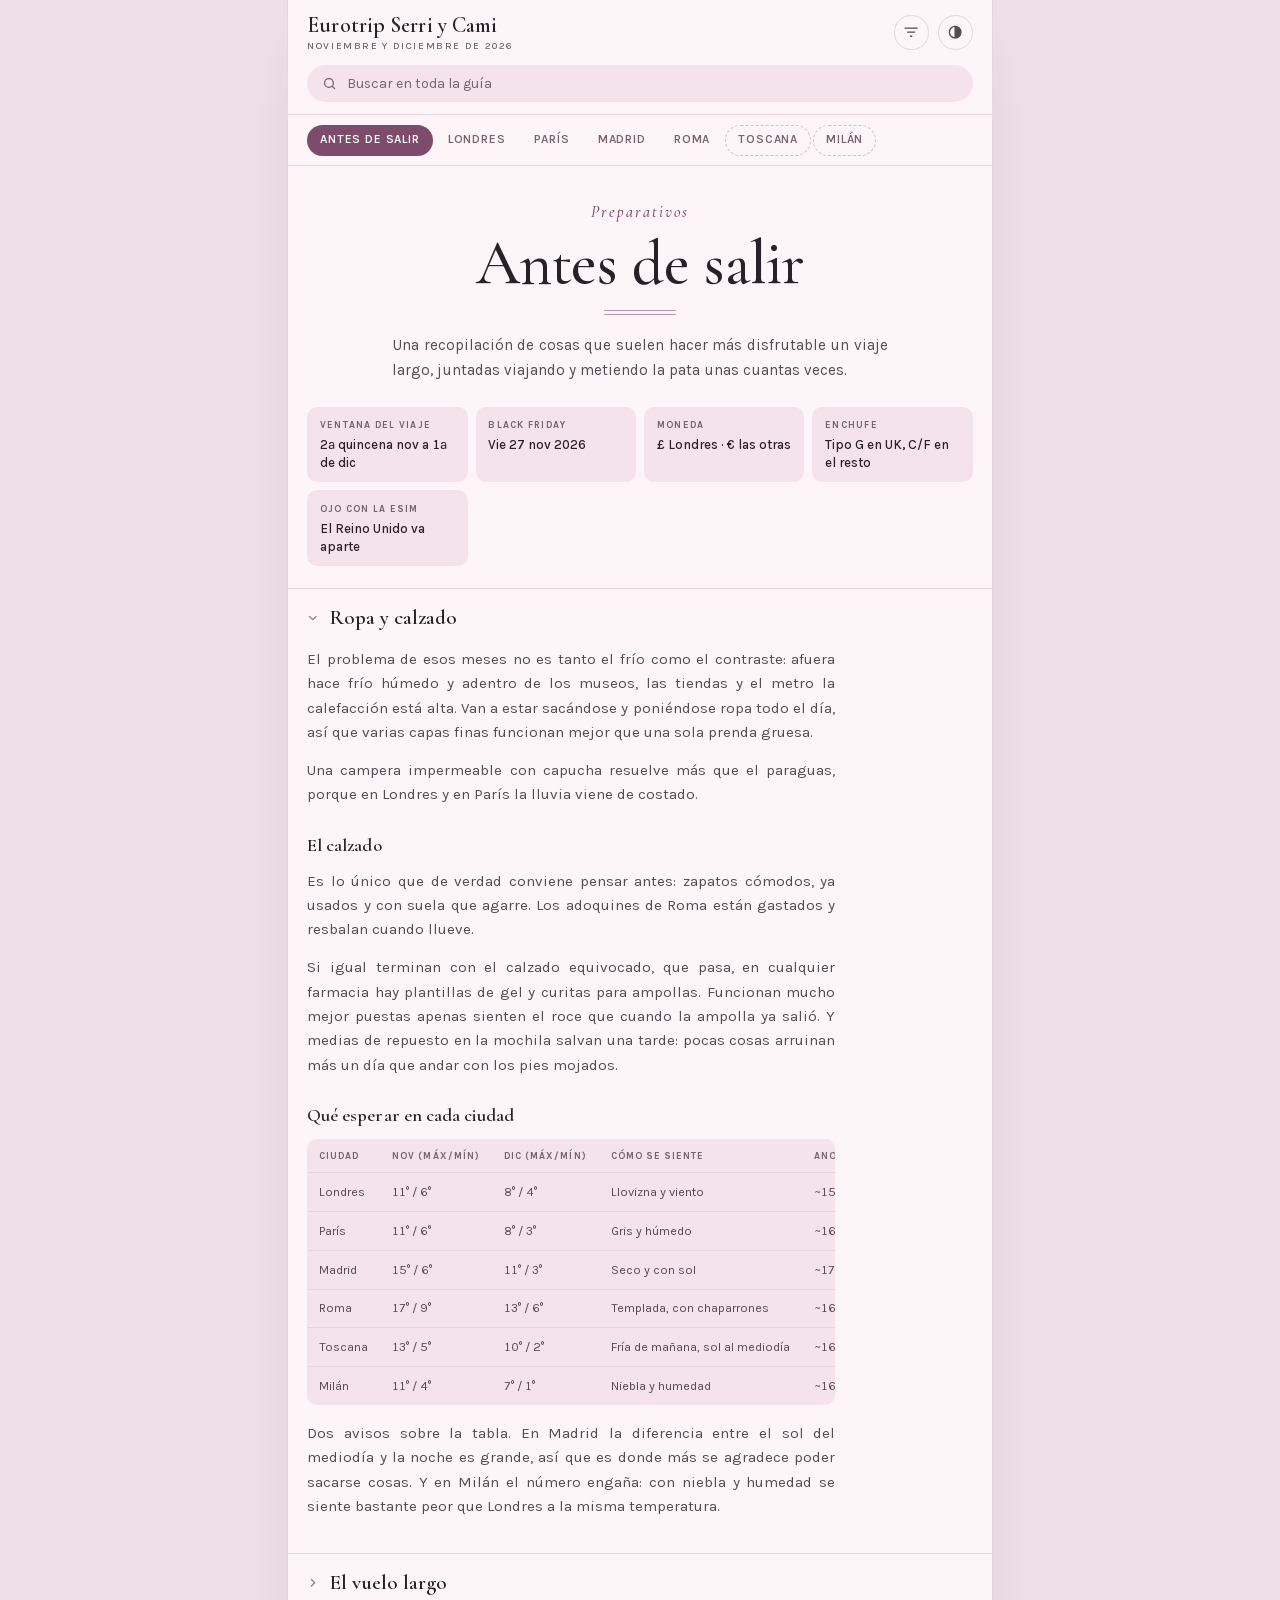
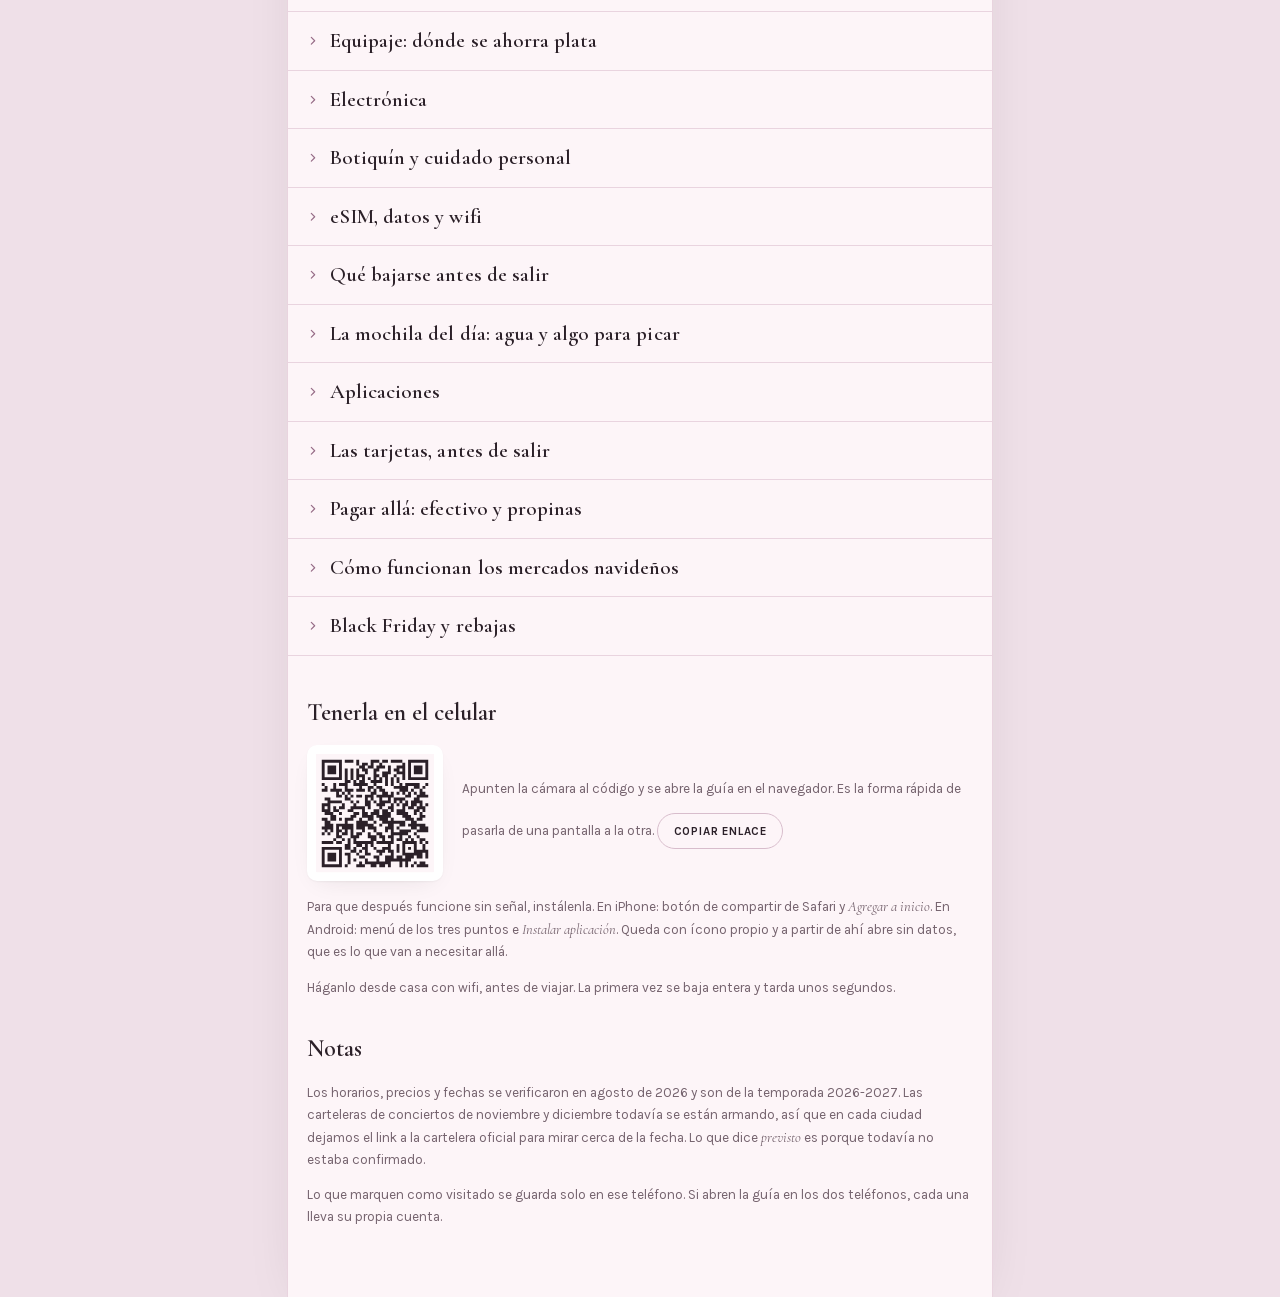
==== commit e7ebdd79: "feat: itinerario con estado en Traslados, modo oscuro con mas contraste, y prosa mas corta Guia de I" ====
--- a/eurotrip-serri-cami/index.html
+++ b/eurotrip-serri-cami/index.html
@@ -242,6 +242,10 @@
   padding:.2rem .55rem;border-radius:999px;background:var(--surface-2);color:var(--muted)}
 .tag.price{background:transparent;border:1px solid var(--city-on-bg,var(--accent));
   color:var(--city-on-bg,var(--accent));letter-spacing:.02em}
+/* servicio y reserva: son datos para leer antes de entrar, no categorias, asi
+   que van con contorno. El punteado es el mismo idioma que el de las notas. */
+.tag.serv,.tag.res{background:transparent;border:1px solid var(--line-2);letter-spacing:.05em}
+.tag.res{border-style:dashed}
 /* recomendaciones: se leen, no se hacen. Sin casilla y sin mapa. */
 .item.nota{background:transparent;border-style:dashed}
 .item.nota .it-name{font-size:1.06rem;color:var(--city-on-bg,var(--accent))}
@@ -295,7 +299,7 @@
     <div class="searchbar">
       <div class="field">
         <svg viewBox="0 0 24 24" fill="none" stroke="currentColor" stroke-width="2" stroke-linecap="round"><circle cx="11" cy="11" r="7"/><path d="M20 20l-3.5-3.5"/></svg>
-        <input id="q" type="search" placeholder="Buscar en toda la guía…" autocomplete="off" aria-label="Buscar">
+        <input id="q" type="search" placeholder="Buscar en toda la guía" autocomplete="off" aria-label="Buscar">
         <button class="clearbtn" id="clearq" aria-label="Borrar búsqueda">&times;</button>
       </div>
     </div>
@@ -324,6 +328,16 @@
 const TIPOS = {
   aire:'Aire libre', visita:'Visita', comer:'Comer', cafe:'Café', coctel:'Cóctel',
   compra:'Compras', navidad:'Navidad', evento:'Evento', mover:'Transporte'
+};
+/* Como se pide y como se paga en el sitio, y si hace falta reservar. Van solo
+   cuando el dato es seguro: una etiqueta inventada es peor que ninguna, porque
+   la que viaja la lee parada en la puerta y decide con eso. */
+const SERVICIO = {
+  mesa:'Mesa y mozo', barra:'En la barra', mostrador:'Mostrador', puesto:'Mercado'
+};
+const RESERVA = {
+  si:'Reservar sí o sí', conviene:'Mejor reservar',
+  no:'Se cae sin reserva', cola:'No reservan, hay cola'
 };
 
 const CITIES = [
@@ -470,7 +484,6 @@
       <p>Contactless en todos lados. En Londres casi no hace falta efectivo: hasta los puestos del mercado cobran con tarjeta. En Italia sí conviene andar con algo encima, porque los bares de barrio, los mercados y algunas trattorias lo siguen prefiriendo. En España y Francia con tarjeta alcanza, salvo en los mercadillos.</p>
       <p>Lleven dos tarjetas de bancos distintos, en billeteras separadas. Si una falla o se pierde, no quedan a pie.</p>
       <h3>Propinas</h3>
-      <p>Esto es para que sepan qué se estila y decidan ustedes, no para decirles cuánto dejar.</p>
       <p>En el Reino Unido suele venir un cargo por servicio ya sumado a la cuenta, y si está, nadie espera nada más. En los pubs no se deja propina en la barra.</p>
       <p>En Francia el servicio va incluido por ley. En España no es obligatoria ni la esperan. En Italia suele haber <em>coperto</em>, un cargo fijo por persona que ya aparece en la cuenta y cubre el servicio.</p>
     `},
@@ -529,33 +542,39 @@
     {nota:1, n:'Uber, Bolt y black cabs', d:'Guardalos para la noche tarde o para la lluvia con bolsas. El tráfico del centro y el peaje del centro hacen que casi siempre el metro gane.', t:'mover', tip:'El black cab acepta contactless y sabe llegar a cualquier lado sin GPS. Sale más caro pero de madrugada es lo más rápido.'},
     {nota:1, n:'Las horas pico, para esquivarlas', d:'De 8:00 a 9:30 y de 17:00 a 18:30 el metro va lleno y las tarifas suben. Ajusten los planes media hora y viajan sentadas y más barato.', t:'mover'}
   ]},
+  {s:'Sentarse a comer', k:'comer', items:[
+    {nota:1, n:'En el pub se pide en la barra y se paga ahí', d:'Nadie va a acercarse a la mesa. Se busca mesa, se va a la barra, se pide, se paga en el momento y se lleva la bebida. Al final no hay cuenta que pedir porque ya está todo pago. Cada vuelta la paga una y la siguiente la otra, que es como funciona ahí.', t:'comer', tip:'Muchos pubs tienen ahora un QR pegado en la mesa para pedir desde el teléfono, y en ese caso sí llevan la comida. Lo único que piden es el número de mesa, así que conviene fijarse antes de empezar.'},
+    {nota:1, n:'En un restaurante, en cambio, la cuenta se pide', d:'Ahí sí hay servicio de mesa, y no la traen sin que la pidan porque apurar a la mesa se considera de mala educación. Se pide con un "could we get the bill, please" y llegan con la maquinita hasta la mesa.', t:'comer', tip:'Antes de tocar la pantalla, mirar si la cuenta ya trae el service charge sumado, porque la máquina igual les va a ofrecer una propina arriba de eso.'},
+    {nota:1, n:'Lo primero que preguntan es por el agua', d:'"Still or sparkling?" es la pregunta de entrada, y las dos opciones son botella paga. En los lugares con licencia para vender alcohol, que son casi todos los pubs y restaurantes, están obligados a servir agua de la canilla gratis si se la piden.', t:'comer', tip:'Se pide "tap water, please" y traen una jarra para la mesa. Es de esas cosas chicas que en una semana hacen diferencia.'},
+    {nota:1, n:'Reservar en Londres no es un lujo', d:'Cualquier restaurante con algo de nombre trabaja con reserva, y en noviembre y diciembre se le suman encima todas las cenas de fin de año de las oficinas. Reservar no cuesta nada y se hace por la web del lugar o por OpenTable.', t:'comer', tip:'Es normal que la reserva venga con hora de salida, dos horas de mesa avisadas al confirmar. No es maltrato, es cómo se organizan. Los pubs, los mercados y los lugares de mostrador son el mundo sin reserva.'}
+  ]},
   {s:'Comer', k:'comer', items:[
     {nota:1, n:'Los horarios de comida en Londres', d:'Se cena temprano, y conviene tomárselo en serio. El límite práctico es sentarse <em>antes</em> de las 21:00: a esa hora ya cuesta bastante conseguir mesa, aunque la cocina siga abierta un rato más, y en los pubs se corta antes todavía. Si salen a buscar lugar a las 22:00, como se hace acá, terminan en una cadena.', t:'comer', tip:'Ayuda que en esos meses oscurece entre las 16:00 y las 17:00: el día se siente terminado mucho antes y sentarse a las 19:00 sale solo. El almuerzo va de 12:00 a 14:30, y los domingos el plato es el Sunday roast, que se come al mediodía y no de noche.'},
-    {n:'Gordon Ramsay Street Burger', d:'Ramsay en versión accesible, sobre Maiden Lane, en pleno Covent Garden. Hamburguesa, papas y refresco con recarga por unas £15.', t:'comer', p:'€', a:'Maiden Lane, Covent Garden', w:'https://www.gordonramsayrestaurants.com/street-burger/', tip:'Está a tres minutos del mercado de Covent Garden. Se almuerza rápido y les queda la tarde entera.'},
-    {n:'Five Guys Covent Garden', d:'En Long Acre. Papas ilimitadas en el vaso, toppings gratis y refrescos de máquina.', t:'comer', p:'€', a:'Long Acre', w:'https://www.fiveguys.co.uk/'},
-    {n:'Five Guys Tower Bridge', d:'El de More London Riverside, sobre la orilla sur. Es la misma hamburguesa de siempre, pero desde la planta de arriba se come con el Tower Bridge enfrente de la ventana.', t:'comer', p:'€', a:'Unit 2, 2 More London Riverside, SE1', w:'https://www.fiveguys.co.uk/', tip:'Las mesas de arriba son las que tienen la vista y se ocupan primero. Si están llenas, se puede llevar y comer en Potters Fields Park, que es justo desde donde sale la foto del puente.'},
-    {n:'Borough Market', d:'Acá se come lo mejor de Londres. Bread Ahead (donuts rellenos), Kappacasein (el toastie de queso), Padella (pasta fresca), ostras, quesos, todo para picar de pie.', t:'comer', p:'€', tip:'Martes a jueves está lleno pero se puede. Sábado es imposible. Cierra temprano: ir antes de las 16:00.'},
-    {n:'Dishoom Covent Garden', d:'Café iraní de Bombay recreado con una obsesión por el detalle. El bacon naan roll del desayuno es de culto; el black daal se cocina 24 horas.', t:'comer', p:'€€', w:'https://www.dishoom.com/', tip:'No reservan mesa para dos en horario pico. Sobre las 17:30 todavía se entra; más tarde conviene anotarse y esperar en el bar del sótano con un chai.'},
-    {n:'Flat Iron', d:'Un solo corte de carne a precio fijo, con ensalada y papas aparte. Sale la mitad que cualquier steakhouse del centro.', t:'comer', p:'€€', w:'https://flatironsteak.co.uk/'},
-    {n:'The Churchill Arms', d:'El pub más florido de Londres, en Kensington. Por fuera es una explosión de macetas; por dentro sirven comida tailandesa desde 1990.', t:'comer', p:'€€', tip:'En diciembre lo cubren de árboles de Navidad. Es una de las fachadas más fotografiadas de la ciudad.'},
-    {n:'Tattu London', d:'Cocina china contemporánea en The Now Building, junto a Tottenham Court Road. El cerezo en flor que atraviesa el salón es el motivo por el que la gente reserva.', t:'comer', p:'€€€', a:'The Now Building, Denmark Street', w:'https://tattu.co.uk/locations/tattu-london/', tip:'Pidan mesa cerca del cerezo al reservar. Los postres están pensados para la foto tanto como para comerse.'},
-    {m:'Sketch, Conduit Street, London', n:'Sketch, The Gallery', d:'El salón rosa con las orejas de conejo, uno de los interiores más fotografiados de Londres. Precio alto, pero la experiencia es el lugar.', t:'comer', p:'€€€', w:'https://sketch.london/', tip:'Si el precio de la cena asusta, el afternoon tea sale menos y se accede al mismo salón. Los baños con forma de huevo son parte de la visita.'},
-    {n:'Duck & Waffle', d:'Piso 40, abierto 24 horas, con vista al río. El plato que le da nombre (pato confitado sobre waffle con huevo y jarabe de arce) es el motivo.', t:'comer', p:'€€€', w:'https://duckandwaffle.com/', tip:'La mejor jugada: desayunar ahí a las 8:00. Sale mucho menos que la cena y la vista es la misma.'}
+    {n:'Gordon Ramsay Street Burger', d:'Ramsay en versión accesible, sobre Maiden Lane, en pleno Covent Garden. Hamburguesa, papas y refresco con recarga por unas £15.', res:'no', t:'comer', p:'€', a:'Maiden Lane, Covent Garden', w:'https://www.gordonramsayrestaurants.com/street-burger/', tip:'Está a tres minutos del mercado de Covent Garden. Se almuerza rápido y les queda la tarde entera.'},
+    {n:'Five Guys Covent Garden', d:'En Long Acre. Papas ilimitadas en el vaso, toppings gratis y refrescos de máquina.', serv:'mostrador', res:'no', t:'comer', p:'€', a:'Long Acre', w:'https://www.fiveguys.co.uk/'},
+    {n:'Five Guys Tower Bridge', d:'El de More London Riverside, sobre la orilla sur. Es la misma hamburguesa de siempre, pero desde la planta de arriba se come con el Tower Bridge enfrente de la ventana.', serv:'mostrador', res:'no', t:'comer', p:'€', a:'Unit 2, 2 More London Riverside, SE1', w:'https://www.fiveguys.co.uk/', tip:'Las mesas de arriba son las que tienen la vista y se ocupan primero. Si están llenas, se puede llevar y comer en Potters Fields Park, que es justo desde donde sale la foto del puente.'},
+    {n:'Borough Market', d:'Acá se come lo mejor de Londres. Bread Ahead (donuts rellenos), Kappacasein (el toastie de queso), Padella (pasta fresca), ostras, quesos, todo para picar de pie.', serv:'puesto', res:'no', t:'comer', p:'€', tip:'Martes a jueves está lleno pero se puede. Sábado es imposible. Cierra temprano: ir antes de las 16:00.'},
+    {n:'Dishoom Covent Garden', d:'Café iraní de Bombay recreado con una obsesión por el detalle. El bacon naan roll del desayuno es de culto; el black daal se cocina 24 horas.', serv:'mesa', res:'cola', t:'comer', p:'€€', w:'https://www.dishoom.com/', tip:'No reservan mesa para dos en horario pico. Sobre las 17:30 todavía se entra; más tarde conviene anotarse y esperar en el bar del sótano con un chai.'},
+    {n:'Flat Iron', d:'Un solo corte de carne a precio fijo, con ensalada y papas aparte. Sale la mitad que cualquier steakhouse del centro.', serv:'mesa', res:'cola', t:'comer', p:'€€', w:'https://flatironsteak.co.uk/'},
+    {n:'The Churchill Arms', d:'El pub más florido de Londres, en Kensington. Por fuera es una explosión de macetas; por dentro sirven comida tailandesa desde 1990.', res:'conviene', t:'comer', p:'€€', tip:'En diciembre lo cubren de árboles de Navidad. Es una de las fachadas más fotografiadas de la ciudad.'},
+    {n:'Tattu London', d:'Cocina china contemporánea en The Now Building, junto a Tottenham Court Road. El cerezo en flor que atraviesa el salón es el motivo por el que la gente reserva.', serv:'mesa', res:'si', t:'comer', p:'€€€', a:'The Now Building, Denmark Street', w:'https://tattu.co.uk/locations/tattu-london/', tip:'Pidan mesa cerca del cerezo al reservar. Los postres están pensados para la foto tanto como para comerse.'},
+    {m:'Sketch, Conduit Street, London', n:'Sketch, The Gallery', d:'El salón rosa con las orejas de conejo, uno de los interiores más fotografiados de Londres. Precio alto, pero la experiencia es el lugar.', serv:'mesa', res:'si', t:'comer', p:'€€€', w:'https://sketch.london/', tip:'Si el precio de la cena asusta, el afternoon tea sale menos y se accede al mismo salón. Los baños con forma de huevo son parte de la visita.'},
+    {n:'Duck & Waffle', d:'Piso 40, abierto 24 horas, con vista al río. El plato que le da nombre (pato confitado sobre waffle con huevo y jarabe de arce) es el motivo.', serv:'mesa', res:'conviene', t:'comer', p:'€€€', w:'https://duckandwaffle.com/', tip:'La mejor jugada: desayunar ahí a las 8:00. Sale mucho menos que la cena y la vista es la misma.'}
   ]},
   {s:'Café y hora del té', k:'cafe', items:[
-    {m:'Fortnum & Mason, Piccadilly, London', n:'Fortnum & Mason, Diamond Jubilee Tea Salon', d:'El afternoon tea clásico, en la tienda de ultramarinos de la reina desde 1707. Pianista, scones calientes y té servido por alguien que sabe.', t:'cafe', p:'€€€', w:'https://www.fortnumandmason.com/', tip:'Reservar con semanas. En diciembre la tienda entera se decora y vale la pena bajar al sótano de los dulces.'},
-    {n:'The Wolseley', d:'Gran café al estilo vienés en Piccadilly. Desayuno, té o cena en un salón que parece de otra época, sin el precio del hotel de lujo.', t:'cafe', p:'€€', w:'https://www.thewolseley.com/'},
-    {n:'Pret A Manger', d:'La red de rescate. Café decente, sándwiches frescos y sopa caliente en cada esquina, por una fracción de lo que cuesta sentarse.', t:'cafe', p:'€', w:'https://www.pret.co.uk/', tip:'Tienen suscripción mensual de café con varias bebidas por día. Si toman tres cafés diarios entre las dos, se paga solo en cuatro días.'},
-    {n:'Monmouth Coffee', d:'El tostador que enseñó a Londres a tomar café. El local de Borough, junto al mercado, es diminuto y siempre tiene cola.', t:'cafe', p:'€', w:'https://www.monmouthcoffee.co.uk/'},
-    {n:'Bar Italia', d:'Soho, abierto casi 24 horas desde 1949. Espresso de pie en la barra, fórmica y fotos de boxeadores en la pared.', t:'cafe', p:'€', a:'Frith Street, Soho'},
-    {n:'Maison Bertaux', d:'La pastelería más vieja de Londres, de 1871, en Greek Street. Desordenada, sin pretensiones y con los mejores hojaldres del barrio.', t:'cafe', p:'€'}
+    {m:'Fortnum & Mason, Piccadilly, London', n:'Fortnum & Mason, Diamond Jubilee Tea Salon', d:'El afternoon tea clásico, en la tienda de ultramarinos de la reina desde 1707. Pianista, scones calientes y té servido por alguien que sabe.', serv:'mesa', res:'si', t:'cafe', p:'€€€', w:'https://www.fortnumandmason.com/', tip:'Reservar con semanas. En diciembre la tienda entera se decora y vale la pena bajar al sótano de los dulces.'},
+    {n:'The Wolseley', d:'Gran café al estilo vienés en Piccadilly. Desayuno, té o cena en un salón que parece de otra época, sin el precio del hotel de lujo.', serv:'mesa', res:'conviene', t:'cafe', p:'€€', w:'https://www.thewolseley.com/'},
+    {n:'Pret A Manger', d:'La red de rescate. Café decente, sándwiches frescos y sopa caliente en cada esquina, por una fracción de lo que cuesta sentarse.', serv:'mostrador', res:'no', t:'cafe', p:'€', w:'https://www.pret.co.uk/', tip:'Tienen suscripción mensual de café con varias bebidas por día. Si toman tres cafés diarios entre las dos, se paga solo en cuatro días.'},
+    {n:'Monmouth Coffee', d:'El tostador que enseñó a Londres a tomar café. El local de Borough, junto al mercado, es diminuto y siempre tiene cola.', serv:'mostrador', res:'cola', t:'cafe', p:'€', w:'https://www.monmouthcoffee.co.uk/'},
+    {n:'Bar Italia', d:'Soho, abierto casi 24 horas desde 1949. Espresso de pie en la barra, fórmica y fotos de boxeadores en la pared.', serv:'barra', res:'no', t:'cafe', p:'€', a:'Frith Street, Soho'},
+    {n:'Maison Bertaux', d:'La pastelería más vieja de Londres, de 1871, en Greek Street. Desordenada, sin pretensiones y con los mejores hojaldres del barrio.', res:'no', t:'cafe', p:'€'}
   ]},
   {s:'Cócteles', k:'coctel', items:[
-    {n:'Connaught Bar', d:'Mayfair. El carrito del martini se acerca a la mesa y lo preparan delante de ustedes, eligiendo los bitters uno a uno. Es de los mejores bares del mundo, y se nota en la cuenta.', t:'coctel', p:'€€€', w:'https://www.the-connaught.co.uk/'},
-    {n:'Nightjar', d:'Speakeasy en Shoreditch con jazz en vivo y una carta de cócteles que parece un libro ilustrado. Se baja por una puerta sin cartel.', t:'coctel', p:'€€', w:'https://barnightjar.com/', tip:'Reservar. Sin reserva no entran, y con música en vivo hay recargo por cubierto.'},
-    {n:'Lyaness', d:'En el Sea Containers, sobre el South Bank, con ventanales al Támesis. Ryan Chetiyawardana reinventa la carta entera cada año.', t:'coctel', p:'€€', w:'https://lyaness.com/'},
-    {n:'Swift', d:'Soho. Arriba, cócteles cortos y rápidos antes de cenar; abajo, un sótano oscuro con 250 whiskies y música en vivo.', t:'coctel', p:'€€'},
-    {m:'The Savoy, London', n:'The American Bar at The Savoy', d:'El bar de hotel más antiguo de Londres en servicio continuo. Pianista, chaquetas blancas y clásicos hechos como corresponde.', t:'coctel', p:'€€€', w:'https://www.thesavoylondon.com/'}
+    {n:'Connaught Bar', d:'Mayfair. El carrito del martini se acerca a la mesa y lo preparan delante de ustedes, eligiendo los bitters uno a uno. Es de los mejores bares del mundo, y se nota en la cuenta.', serv:'mesa', res:'si', t:'coctel', p:'€€€', w:'https://www.the-connaught.co.uk/'},
+    {n:'Nightjar', d:'Speakeasy en Shoreditch con jazz en vivo y una carta de cócteles que parece un libro ilustrado. Se baja por una puerta sin cartel.', serv:'mesa', res:'si', t:'coctel', p:'€€', w:'https://barnightjar.com/', tip:'Reservar. Sin reserva no entran, y con música en vivo hay recargo por cubierto.'},
+    {n:'Lyaness', d:'En el Sea Containers, sobre el South Bank, con ventanales al Támesis. Ryan Chetiyawardana reinventa la carta entera cada año.', serv:'mesa', res:'conviene', t:'coctel', p:'€€', w:'https://lyaness.com/'},
+    {n:'Swift', d:'Soho. Arriba, cócteles cortos y rápidos antes de cenar; abajo, un sótano oscuro con 250 whiskies y música en vivo.', serv:'mesa', res:'no', t:'coctel', p:'€€'},
+    {m:'The Savoy, London', n:'The American Bar at The Savoy', d:'El bar de hotel más antiguo de Londres en servicio continuo. Pianista, chaquetas blancas y clásicos hechos como corresponde.', serv:'mesa', res:'cola', t:'coctel', p:'€€€', w:'https://www.thesavoylondon.com/'}
   ]},
   {s:'Al aire libre', k:'aire', items:[
     {ruta:['Italian Gardens, Hyde Park, London','The Serpentine, Hyde Park, London','Kensington Palace, London'], n:'Hyde Park y Kensington Gardens', d:'350 hectáreas en el centro. El paseo bueno: Italian Gardens al norte, borde de la Serpentine, Kensington Palace y salida por Kensington Gardens.', t:'aire', tip:'En noviembre los plátanos están amarillos y hay muy poca gente entre semana.'},
@@ -638,33 +657,41 @@
     {nota:1, n:'Uber, Bolt y G7', d:'Útiles de noche tarde (el metro cierra sobre la 1:15, y las 2:15 viernes y sábados) o con lluvia y bolsas. El tráfico de París es denso: en el centro el metro casi siempre gana.', t:'mover'},
     {nota:1, n:'Huelgas: comprobar antes de salir', d:'Las huelgas puntuales de transporte son parte de la vida parisina. Nunca cancelan el viaje, pero sí pueden dejar una línea sin servicio media jornada.', t:'mover', tip:'Mirar la app antes de salir del hotel cada mañana. Diez segundos que evitan una hora perdida.'}
   ]},
+  {s:'Sentarse a comer', k:'comer', items:[
+    {nota:1, n:'Primero se saluda, después todo lo demás', d:'Entrar y decir "bonjour" antes que cualquier otra cosa no es un detalle simpático, es el requisito. Arrancar hablando sin saludar es exactamente lo que en París se lee como maleducado, y de ahí sale casi toda la fama de antipáticos que tienen los mozos.', t:'comer', tip:'"Bonjour" al entrar, "merci" y "au revoir" al salir. Con eso, y con intentar dos palabras en francés antes de pasarse al inglés, la atención cambia por completo.'},
+    {nota:1, n:'Se espera en la puerta a que las ubiquen', d:'La mesa la elige el lugar, no ustedes. Se para en la entrada y se dice "bonjour, une table pour deux". Sentarse solas en la primera mesa libre queda mal aunque el salón esté vacío.', t:'comer', tip:'En las terrazas acristaladas las mesas de adentro suelen estar más libres, porque el que fuma se sienta afuera. En noviembre eso juega a favor.'},
+    {nota:1, n:'El agua y el pan que no se cobran', d:'La jarra de agua de la canilla es gratis en cualquier lugar donde se sirva comida, y se pide como "une carafe d’eau, s’il vous plaît". El pan viene con la comida y tampoco se cobra aparte.', t:'comer', tip:'Si preguntan "plate ou gazeuse", están ofreciendo botella paga. Pedir la carafe no tiene nada de tacaño: la piden todos.'},
+    {nota:1, n:'La cuenta no llega nunca sola', d:'Dejar la cuenta sin que la pidan es echar a la mesa, así que no la van a traer aunque lleven media hora con los platos vacíos. Se pide con "l’addition, s’il vous plaît", y a veces hay que buscar la mirada del mozo dos o tres veces.', t:'comer', tip:'El servicio va incluido por ley, así que lo que dice la cuenta es lo que se paga. Redondear para arriba unas monedas es todo lo que se estila.'},
+    {nota:1, n:'La barra cuesta menos que la mesa', d:'En los cafés de siempre el mismo café tiene un precio en el mostrador, otro en el salón y otro en la terraza. Está publicado en la lista de precios y es completamente legal.', t:'comer', tip:'Un espresso de pie en la barra puede salir la mitad que sentadas en la vereda del mismo lugar. Para una parada rápida, la barra. Para pasar la tarde mirando pasar gente, la terraza vale lo que cuesta.'},
+    {nota:1, n:'Cómo se consigue mesa de noche', d:'Los bistrós trabajan con dos turnos, uno temprano y otro sobre las 21:00, y se reservan. El primer turno casi siempre tiene lugar aun con poca antelación, y es el que a ustedes les sirve porque en noviembre a las 19:30 ya es de noche cerrada.', t:'comer', tip:'Se reserva por la web del lugar o por TheFork, que además tiene descuentos entre semana. Las brasseries grandes, las creperías y los cafés no necesitan nada y resuelven cualquier improvisada.'}
+  ]},
   {s:'Comer', k:'comer', items:[
     {nota:1, n:'Los horarios de comida en París', d:'El almuerzo va de 12:00 a 14:00 y la cena arranca sobre las 19:30 o 20:00, con el último pedido cerca de las 22:00. Entre las 14:30 y las 19:00 la mayoría de las cocinas cierran del todo.', t:'comer', tip:'Si les agarra hambre en ese hueco, las brasseries con <em>service continu</em> sirven a cualquier hora, y siempre quedan las panaderías y las creperías. Vale la pena reservar para la cena: los bistrós buenos son chicos y se llenan.'},
-    {n:'Bouillon Chartier', d:'Comedor de 1896 con techos altos, camareros de chaleco que anotan en el mantel y platos franceses clásicos entre €10 y €14. Se comparte mesa con desconocidos.', t:'comer', p:'€', w:'https://www.bouillon-chartier.com/', tip:'No reservan: hay cola, pero avanza rápido porque la rotación es brutal. El de Pigalle suele tener menos espera que el de Montmartre.'},
+    {n:'Bouillon Chartier', d:'Comedor de 1896 con techos altos, camareros de chaleco que anotan en el mantel y platos franceses clásicos entre €10 y €14. Se comparte mesa con desconocidos.', serv:'mesa', res:'cola', t:'comer', p:'€', w:'https://www.bouillon-chartier.com/', tip:'No reservan: hay cola, pero avanza rápido porque la rotación es brutal. El de Pigalle suele tener menos espera que el de Montmartre.'},
     {nota:1, n:'Crêperie de barrio', d:'La calle Montparnasse (entre Odessa y Vandamme) es el pequeño barrio bretón de París: una crepería detrás de otra. Galette salada de trigo sarraceno primero, crepe dulce después, y sidra en tazón.', t:'comer', p:'€', tip:'La regla bretona: la galette salada va con sidra, no con vino. En el Marais, Breizh Café es la versión más cuidada y también más cara.'},
-    {n:'L’As du Fallafel', d:'Rue des Rosiers, en el Marais. El falafel más famoso de París, para llevar por la ventanilla y comer caminando.', t:'comer', p:'€', tip:'Cierra los sábados por el shabat. La cola de la ventanilla va mucho más rápido que la mesa.'},
+    {n:'L’As du Fallafel', d:'Rue des Rosiers, en el Marais. El falafel más famoso de París, para llevar por la ventanilla y comer caminando.', serv:'mostrador', res:'cola', t:'comer', p:'€', tip:'Cierra los sábados por el shabat. La cola de la ventanilla va mucho más rápido que la mesa.'},
     {nota:1, n:'Crepes de la calle en Montmartre', d:'Alrededor de la Place du Tertre y bajando por la Rue Norvins hay puestos y ventanillas de crepes hechas en el momento: azúcar y limón, Nutella, o saladas de jamón y queso. Se comen calientes caminando, que en noviembre es medio el punto.', t:'comer', p:'€', tip:'Los de la plaza son los más caros. Bajando una cuadra por cualquier calle lateral cuestan la mitad y están igual de buenos.'},
-    {n:'Le Saint-Gervais', d:'96 rue Vieille du Temple, en el Marais. Una hamburguesa jugosa de verdad en un bistró de esquina, sin la puesta en escena de las cadenas.', t:'comer', p:'€€', a:'96 rue Vieille du Temple', tip:'Es un bistró de barrio, no un templo gastronómico: la gracia es sentarse en la terraza con estufa y ver pasar el Marais.'},
-    {n:'Brasserie Le Bourbon', d:'1 Place du Palais Bourbon, detrás de la Asamblea Nacional. Abierta desde 1854, con terraza orientada al oeste. Cocina francesa correcta a precio razonable, y la crème brûlée por la que van.', t:'comer', p:'€€', a:'1 Place du Palais Bourbon, 7e', w:'https://www.brasserie-bourbon.fr/', tip:'Está a diez minutos de los Inválidos: combina perfecto con AURA. Reservar mesa en la terraza si hay sol.'},
-    {n:'Le Comptoir du Relais', d:'Bistró de Yves Camdeborde en Odéon. A mediodía se come a la carta sin reserva; de noche es menú fijo y hay que reservar con meses.', t:'comer', p:'€€'},
-    {n:'Le Train Bleu', d:'Dentro de la Gare de Lyon, en el primer piso del Hall 1. Un comedor de 1901 construido para la Exposición Universal, con 41 pinturas en paredes y techos y dos salas declaradas monumento histórico.', t:'comer', p:'€€€', a:'Gare de Lyon, Hall 1, 1er piso', w:'https://www.le-train-bleu.com/', tip:'Abre todos los días de 11:15 a 14:30 y de 19:00 a 22:30; el bar, de 7:30 a 22:30. Solo se reserva por su web o TheFork. Si el menú asusta, tomar algo en el bar da acceso al mismo salón por mucho menos.'},
-    {n:'Girafe', d:'En el Palais de Chaillot, con la Torre Eiffel enmarcada en el ventanal. Pescado y mariscos en un art déco impecable.', t:'comer', p:'€€€', tip:'Pedir mesa junto a la ventana al reservar, o la vista se la queda otro.'}
+    {n:'Le Saint-Gervais', d:'96 rue Vieille du Temple, en el Marais. Una hamburguesa jugosa de verdad en un bistró de esquina, sin la puesta en escena de las cadenas.', serv:'mesa', res:'no', t:'comer', p:'€€', a:'96 rue Vieille du Temple', tip:'Es un bistró de barrio, no un templo gastronómico: la gracia es sentarse en la terraza con estufa y ver pasar el Marais.'},
+    {n:'Brasserie Le Bourbon', d:'1 Place du Palais Bourbon, detrás de la Asamblea Nacional. Abierta desde 1854, con terraza orientada al oeste. Cocina francesa correcta a precio razonable, y la crème brûlée por la que van.', serv:'mesa', res:'conviene', t:'comer', p:'€€', a:'1 Place du Palais Bourbon, 7e', w:'https://www.brasserie-bourbon.fr/', tip:'Está a diez minutos de los Inválidos: combina perfecto con AURA. Reservar mesa en la terraza si hay sol.'},
+    {n:'Le Comptoir du Relais', d:'Bistró de Yves Camdeborde en Odéon. A mediodía se come a la carta sin reserva; de noche es menú fijo y hay que reservar con meses.', serv:'mesa', res:'si', t:'comer', p:'€€'},
+    {n:'Le Train Bleu', d:'Dentro de la Gare de Lyon, en el primer piso del Hall 1. Un comedor de 1901 construido para la Exposición Universal, con 41 pinturas en paredes y techos y dos salas declaradas monumento histórico.', serv:'mesa', res:'si', t:'comer', p:'€€€', a:'Gare de Lyon, Hall 1, 1er piso', w:'https://www.le-train-bleu.com/', tip:'Abre todos los días de 11:15 a 14:30 y de 19:00 a 22:30; el bar, de 7:30 a 22:30. Solo se reserva por su web o TheFork. Si el menú asusta, tomar algo en el bar da acceso al mismo salón por mucho menos.'},
+    {n:'Girafe', d:'En el Palais de Chaillot, con la Torre Eiffel enmarcada en el ventanal. Pescado y mariscos en un art déco impecable.', serv:'mesa', res:'si', t:'comer', p:'€€€', tip:'Pedir mesa junto a la ventana al reservar, o la vista se la queda otro.'}
   ]},
   {s:'Café, macarons y chocolate', k:'cafe', items:[
-    {n:'Ladurée', d:'Los macarons de siempre y un salón de té de terciopelo verde y dorado. El de la Rue Bonaparte, en Saint-Germain, es más bonito y menos turístico que el de los Campos Elíseos.', t:'cafe', p:'€€', w:'https://www.laduree.fr/', tip:'La caja de macarons surtida aguanta el viaje en el bolso toda la tarde. Los clásicos: pistacho, rosa y caramelo con sal.'},
-    {n:'Angelina', d:'226 rue de Rivoli, frente a las Tuileries. El chocolate caliente "l’Africain" es tan espeso que viene con un jarrito de crema aparte. El pastel Mont-Blanc es el otro motivo.', t:'cafe', p:'€€', a:'226 rue de Rivoli', w:'https://angelina-paris.fr/', tip:'La cola de la mañana es larga. Se puede comprar el chocolate para llevar en el mostrador, o ir al local del Musée du Luxembourg, que casi nadie conoce.'},
-    {n:'Carette', d:'Dos locales, los dos perfectos: uno en la Place du Trocadéro y otro en la Place des Vosges. Pastelería clásica, chocolate caliente y terraza con estufa.', t:'cafe', p:'€€', tip:'El del Trocadéro es la parada natural después de fotografiar la Torre Eiffel.'},
-    {n:'Pierre Hermé', d:'El otro gran nombre del macaron, más audaz que Ladurée. El Ispahan (rosa, lichi y frambuesa) es su clásico.', t:'cafe', p:'€€', w:'https://www.pierreherme.com/'},
-    {m:'Café de Flore, Paris', n:'Café de Flore y Les Deux Magots', d:'Los dos cafés literarios de Saint-Germain, uno al lado del otro. Caros y llenos de turistas, pero sentarse en la terraza acristalada con estufa una tarde de noviembre tiene su sentido.', t:'cafe', p:'€€'},
-    {n:'Du Pain et des Idées', d:'Panadería junto al Canal Saint-Martin, con el interior de 1889 intacto. El escargot de pistacho y chocolate es lo que hay que pedir.', t:'cafe', p:'€', tip:'Cierra los fines de semana. Ir entre semana por la mañana, temprano.'}
+    {n:'Ladurée', d:'Los macarons de siempre y un salón de té de terciopelo verde y dorado. El de la Rue Bonaparte, en Saint-Germain, es más bonito y menos turístico que el de los Campos Elíseos.', res:'no', t:'cafe', p:'€€', w:'https://www.laduree.fr/', tip:'La caja de macarons surtida aguanta el viaje en el bolso toda la tarde. Los clásicos: pistacho, rosa y caramelo con sal.'},
+    {n:'Angelina', d:'226 rue de Rivoli, frente a las Tuileries. El chocolate caliente "l’Africain" es tan espeso que viene con un jarrito de crema aparte. El pastel Mont-Blanc es el otro motivo.', serv:'mesa', res:'cola', t:'cafe', p:'€€', a:'226 rue de Rivoli', w:'https://angelina-paris.fr/', tip:'La cola de la mañana es larga. Se puede comprar el chocolate para llevar en el mostrador, o ir al local del Musée du Luxembourg, que casi nadie conoce.'},
+    {n:'Carette', d:'Dos locales, los dos perfectos: uno en la Place du Trocadéro y otro en la Place des Vosges. Pastelería clásica, chocolate caliente y terraza con estufa.', serv:'mesa', res:'no', t:'cafe', p:'€€', tip:'El del Trocadéro es la parada natural después de fotografiar la Torre Eiffel.'},
+    {n:'Pierre Hermé', d:'El otro gran nombre del macaron, más audaz que Ladurée. El Ispahan (rosa, lichi y frambuesa) es su clásico.', serv:'mostrador', res:'no', t:'cafe', p:'€€', w:'https://www.pierreherme.com/'},
+    {m:'Café de Flore, Paris', n:'Café de Flore y Les Deux Magots', d:'Los dos cafés literarios de Saint-Germain, uno al lado del otro. Caros y llenos de turistas, pero sentarse en la terraza acristalada con estufa una tarde de noviembre tiene su sentido.', serv:'mesa', res:'no', t:'cafe', p:'€€'},
+    {n:'Du Pain et des Idées', d:'Panadería junto al Canal Saint-Martin, con el interior de 1889 intacto. El escargot de pistacho y chocolate es lo que hay que pedir.', serv:'mostrador', res:'no', t:'cafe', p:'€', tip:'Cierra los fines de semana. Ir entre semana por la mañana, temprano.'}
   ]},
   {s:'Cócteles', k:'coctel', items:[
-    {n:'Little Red Door', d:'En el Marais, entre los mejores bares del mundo. Cada carta se construye alrededor de un concepto y viene ilustrada por artistas.', t:'coctel', p:'€€', w:'https://www.lrdparis.com/'},
-    {n:'Danico', d:'Al fondo de la Galerie Vivienne, uno de los pasajes cubiertos del siglo XIX. Coctelería seria en un sitio precioso.', t:'coctel', p:'€€', tip:'Combinar con un paseo por los pasajes cubiertos (Vivienne, Galerie Véro-Dodat, Passage des Panoramas): es el mejor plan de París para un día de lluvia.'},
-    {m:'Ritz Paris', n:'Bar Hemingway, Ritz Paris', d:'Colin Field lleva décadas detrás de esta barra diminuta. Caro, ceremonioso y memorable.', t:'coctel', p:'€€€', tip:'Abre a las 18:00 y hay pocas mesas. Llegar a la apertura o quedarse sin sitio.'},
-    {n:'Le Syndicat', d:'Cócteles hechos solo con destilados franceses, en un local con la fachada tapada de carteles pegados. Nada pretencioso, todo bueno.', t:'coctel', p:'€€'},
-    {n:'Moonshiner', d:'Se entra por la cámara frigorífica del fondo de una pizzería de Bastille. Detrás hay un bar de los años 20 con sillones de cuero.', t:'coctel', p:'€€', tip:'La pizzería se llama Da Vito. Hay que entrar, cruzar y abrir la puerta de la cámara.'},
-    {n:'Le Perchoir Marais', d:'Azotea sobre el BHV con vista al Ayuntamiento y a Notre-Dame. En invierno montan cabañas de madera con mantas.', t:'coctel', p:'€€'}
+    {n:'Little Red Door', d:'En el Marais, entre los mejores bares del mundo. Cada carta se construye alrededor de un concepto y viene ilustrada por artistas.', serv:'mesa', res:'conviene', t:'coctel', p:'€€', w:'https://www.lrdparis.com/'},
+    {n:'Danico', d:'Al fondo de la Galerie Vivienne, uno de los pasajes cubiertos del siglo XIX. Coctelería seria en un sitio precioso.', serv:'mesa', res:'conviene', t:'coctel', p:'€€', tip:'Combinar con un paseo por los pasajes cubiertos (Vivienne, Galerie Véro-Dodat, Passage des Panoramas): es el mejor plan de París para un día de lluvia.'},
+    {m:'Ritz Paris', n:'Bar Hemingway, Ritz Paris', d:'Colin Field lleva décadas detrás de esta barra diminuta. Caro, ceremonioso y memorable.', serv:'mesa', res:'no', t:'coctel', p:'€€€', tip:'Abre a las 18:00 y hay pocas mesas. Llegar a la apertura o quedarse sin sitio.'},
+    {n:'Le Syndicat', d:'Cócteles hechos solo con destilados franceses, en un local con la fachada tapada de carteles pegados. Nada pretencioso, todo bueno.', serv:'mesa', res:'no', t:'coctel', p:'€€'},
+    {n:'Moonshiner', d:'Se entra por la cámara frigorífica del fondo de una pizzería de Bastille. Detrás hay un bar de los años 20 con sillones de cuero.', serv:'mesa', res:'no', t:'coctel', p:'€€', tip:'La pizzería se llama Da Vito. Hay que entrar, cruzar y abrir la puerta de la cámara.'},
+    {n:'Le Perchoir Marais', d:'Azotea sobre el BHV con vista al Ayuntamiento y a Notre-Dame. En invierno montan cabañas de madera con mantas.', serv:'mesa', res:'conviene', t:'coctel', p:'€€'}
   ]},
   {s:'Al aire libre', k:'aire', items:[
     {n:'Jardin du Luxembourg', d:'El jardín favorito de los parisinos. Sillas verdes que se mueven donde uno quiera, el estanque con veleros y el Palacio del Senado al fondo.', t:'aire', tip:'En noviembre lo dejan lleno de hojas y sillas vacías. Es el mejor lugar de París para no hacer nada.'},
@@ -746,35 +773,43 @@
     {nota:1, n:'Taxi, Uber y Cabify', d:'Las tres funcionan bien y son notablemente más baratas que en Londres o París. El taxi es blanco con una franja roja en diagonal.', t:'mover', tip:'A la salida de una cena tarde, un Uber al hotel cuesta poco más que dos billetes de metro.'},
     {nota:1, n:'Cercanías para las escapadas', d:'Renfe Cercanías y el AVE de media distancia llegan a Toledo, Segovia, El Escorial y Alcalá de Henares en menos de una hora.', t:'mover', tip:'Comprar el AVE a Toledo o Segovia con antelación en renfe.com: sale bastante más barato que en taquilla.'}
   ]},
+  {s:'Sentarse a comer', k:'comer', items:[
+    {nota:1, n:'Apenas se sientan les preguntan qué van a tomar', d:'No es apuro ni mala educación: en España el mozo llega a la mesa antes de que alcancen a abrir la carta, y esa primera pregunta es por la bebida. Cuanto más de bar sea el sitio, más rápido llega. En un restaurante de mantel les van a dar aire; en una taberna, no.', t:'comer', tip:'La respuesta que las salva es corta: una caña, una copa de vino, un vermut o agua. Con eso ganan los cinco minutos que necesitan para leer la carta tranquilas.'},
+    {nota:1, n:'Llegar con la carta medio leída', d:'Los tiempos para decidir son más cortos que los de acá, sobre todo de noche y en lugares chicos donde la mesa hace falta para los que vienen después. Casi todos tienen la carta en Google Maps o en Instagram.', t:'comer', tip:'Mirarla mientras caminan hasta el lugar alcanza. No hace falta tener el plato decidido: alcanza con saber qué hay y haber descartado la mitad.'},
+    {nota:1, n:'Barra, mesa y terraza no cuestan lo mismo', d:'El mismo plato y la misma caña tienen tres precios según dónde se consuman. Es legal siempre que esté avisado en la carta, y la diferencia entre la barra y la terraza no es chica.', t:'comer', tip:'Comer de pie en la barra no es la versión pobre de nada: es donde salen las tapas primero y donde está la conversación. En los bares de tapas es directamente la mejor mesa.'},
+    {nota:1, n:'La cuenta: a veces la traen y a veces se paga en la barra', d:'En un restaurante se pide y la traen a la mesa con el aparato de la tarjeta. En un bar de barrio, en cambio, muchas veces se paga en la barra al salir, y quien las atendió lleva la cuenta de memoria sin haber anotado nada.', t:'comer', tip:'Ante la duda, preguntar al pedir: "¿se paga en la barra?". Nadie se ofende, y evita el momento incómodo de quedarse sentadas esperando una cuenta que no va a llegar.'},
+    {nota:1, n:'Que no pasen cada rato no es que las ignoren', d:'Los mozos españoles no vienen cada diez minutos a preguntar si está todo bien. Se los llama levantando un poco la mano, o con un "perdona" o un "cuando puedas" cuando pasan cerca, y eso no tiene nada de maleducado: es lo normal.', t:'comer', tip:'Para la cuenta funciona igual: "¿nos cobras?" y listo. Tampoco las van a apurar para que se vayan, así que la sobremesa es de ustedes.'},
+    {nota:1, n:'Dónde hace falta reservar y dónde no', d:'Las tabernas, los bares de tapas y los mercados no se reservan: se cae, y si hay que esperar un rato se espera con una caña en la mano. Los restaurantes con nombre sí, y los muy conocidos con bastante antelación.', t:'comer', tip:'De los de esta guía, Botín y Casa Lucio piden reserva con días. El Tigre y los mercados son de caer y ya. La Cava Baja entera se hace sin reservar nada, saltando de una taberna a la otra.'}
+  ]},
   {s:'Comer', k:'comer', items:[
     {nota:1, n:'Los horarios de comida en Madrid', d:'Es el más tarde de todos, con diferencia. Se almuerza de 14:00 a 16:00 y se cena de 21:00 a 23:00. Si van a cenar a las 20:00 se van a encontrar el restaurante vacío, y no porque sea malo.', t:'comer', tip:'Entre las 16:30 y las 20:30 casi ninguna cocina de restaurante trabaja, pero los bares de tapas sirven todo el tiempo y eso cubre el hueco perfectamente. Es, de hecho, la mejor manera de comer en Madrid.'},
-    {n:'Chocolatería San Ginés', d:'Pasadizo de San Ginés 5, abierta desde 1894 y prácticamente 24 horas. Seis churros y una taza de chocolate espeso: el desayuno, la merienda o el cierre de la noche.', t:'comer', p:'€', a:'Pasadizo de San Ginés 5', w:'https://chocolateriasangines.com/', tip:'A las 6 de la mañana está llena de gente saliendo de fiesta. A las 9 de la mañana está vacía y es igual de buena.'},
-    {n:'Mercado de San Ildefonso', d:'Fuencarral 57, en Malasaña. Tres plantas de puestos de comida callejera con terraza arriba. Se pica de todo sin comprometerse con un restaurante.', t:'comer', p:'€', a:'Calle Fuencarral 57', tip:'Mucho más barato y más local que San Miguel, y con mejor ambiente de noche.'},
+    {n:'Chocolatería San Ginés', d:'Pasadizo de San Ginés 5, abierta desde 1894 y prácticamente 24 horas. Seis churros y una taza de chocolate espeso: el desayuno, la merienda o el cierre de la noche.', serv:'mesa', res:'no', t:'comer', p:'€', a:'Pasadizo de San Ginés 5', w:'https://chocolateriasangines.com/', tip:'A las 6 de la mañana está llena de gente saliendo de fiesta. A las 9 de la mañana está vacía y es igual de buena.'},
+    {n:'Mercado de San Ildefonso', d:'Fuencarral 57, en Malasaña. Tres plantas de puestos de comida callejera con terraza arriba. Se pica de todo sin comprometerse con un restaurante.', serv:'puesto', res:'no', t:'comer', p:'€', a:'Calle Fuencarral 57', tip:'Mucho más barato y más local que San Miguel, y con mejor ambiente de noche.'},
     {nota:1, n:'Bocadillo de calamares', d:'El plato más madrileño que existe: calamares rebozados en un bollo, sin nada más. En los bares de las calles que salen de la Plaza Mayor.', t:'comer', p:'€', tip:'La Campana y Bar Postas son los clásicos. Se come de pie, con una caña, y cuesta menos de €5.'},
-    {n:'El Tigre', d:'Chueca. Piden una caña y les ponen delante un plato de tapas del tamaño de una cena, gratis. Ruidoso, apretado y una institución.', t:'comer', p:'€', tip:'No es sitio para una cena romántica: es sitio para cenar por €8 entre las dos y reírse.'},
-    {n:'Mercado de San Miguel', d:'El mercado de hierro de 1916 junto a la Plaza Mayor, reconvertido en barra gourmet: jamón, ostras, croquetas, vermut.', t:'comer', p:'€€', a:'Plaza de San Miguel', w:'https://mercadodesanmiguel.es/', tip:'Es caro para lo que es y está siempre lleno, pero hay que ir una vez. Entre semana a las 12:30 se consigue sitio en la barra.'},
-    {n:'La Mallorquina', d:'Puerta del Sol, desde 1894. La napolitana de crema o chocolate, recién salida y todavía caliente, es lo que hay que pedir.', t:'comer', p:'€', a:'Puerta del Sol 8', tip:'La cola del mostrador de abajo (para llevar) va rápida. El salón de arriba, con vista a Sol, es otro plan.'},
-    {n:'Cafetería Don Jamón', d:'Bocadillos de jamón, tortilla y raciones sin pretensiones, a precio de barrio y en pleno centro.', t:'comer', p:'€', tip:'Es el tipo de sitio donde se desayuna bien y barato antes de arrancar el día.'},
-    {n:'Casa Lucio', d:'Cava Baja. Los huevos rotos con patatas son el plato: huevo frito sobre patatas, roto en la mesa. Simple y perfecto.', t:'comer', p:'€€', tip:'Reservar con antelación. La Cava Baja entera es la calle de tabernas de Madrid: se puede hacer ruta de una a otra.'},
-    {n:'Sobrino de Botín', d:'El restaurante más antiguo del mundo en funcionamiento continuo, desde 1725, con el horno de leña original. Cochinillo y cordero asado.', t:'comer', p:'€€€', w:'https://botin.es/', tip:'Pedir mesa en el sótano de ladrillo, no en la planta alta. Reservar con semanas.'},
-    {m:'Hotel Mayorazgo, Gran Vía 61, Madrid', n:'GastroVía 61, Hotel Mayorazgo', d:'En Gran Vía 61, dentro del Hotel Mayorazgo. Salón tranquilo con aire de Madrid antiguo, lejos del ruido de la calle. El solomillo Wellington es el motivo para ir.', t:'comer', p:'€€€', a:'Gran Vía 61', w:'https://www.hotelmayorazgo.com/es/gastronomia/', tip:'Confirmar el Wellington al reservar: no siempre está en carta y a veces hay que pedirlo con antelación.'},
-    {m:'Four Seasons Hotel Madrid', n:'Dani Brasserie, Four Seasons', d:'La azotea del Four Seasons, con Dani García en la cocina y los tejados del centro alrededor. Terraza climatizada en invierno.', t:'comer', p:'€€€', tip:'Si la cena se pasa de presupuesto, subir solo a tomar algo al atardecer resuelve la vista.'}
+    {n:'El Tigre', d:'Chueca. Piden una caña y les ponen delante un plato de tapas del tamaño de una cena, gratis. Ruidoso, apretado y una institución.', serv:'barra', res:'no', t:'comer', p:'€', tip:'No es sitio para una cena romántica: es sitio para cenar por €8 entre las dos y reírse.'},
+    {n:'Mercado de San Miguel', d:'El mercado de hierro de 1916 junto a la Plaza Mayor, reconvertido en barra gourmet: jamón, ostras, croquetas, vermut.', serv:'puesto', res:'no', t:'comer', p:'€€', a:'Plaza de San Miguel', w:'https://mercadodesanmiguel.es/', tip:'Es caro para lo que es y está siempre lleno, pero hay que ir una vez. Entre semana a las 12:30 se consigue sitio en la barra.'},
+    {n:'La Mallorquina', d:'Puerta del Sol, desde 1894. La napolitana de crema o chocolate, recién salida y todavía caliente, es lo que hay que pedir.', serv:'mostrador', res:'no', t:'comer', p:'€', a:'Puerta del Sol 8', tip:'La cola del mostrador de abajo (para llevar) va rápida. El salón de arriba, con vista a Sol, es otro plan.'},
+    {n:'Cafetería Don Jamón', d:'Bocadillos de jamón, tortilla y raciones sin pretensiones, a precio de barrio y en pleno centro.', res:'no', t:'comer', p:'€', tip:'Es el tipo de sitio donde se desayuna bien y barato antes de arrancar el día.'},
+    {n:'Casa Lucio', d:'Cava Baja. Los huevos rotos con patatas son el plato: huevo frito sobre patatas, roto en la mesa. Simple y perfecto.', serv:'mesa', res:'si', t:'comer', p:'€€', tip:'Reservar con antelación. La Cava Baja entera es la calle de tabernas de Madrid: se puede hacer ruta de una a otra.'},
+    {n:'Sobrino de Botín', d:'El restaurante más antiguo del mundo en funcionamiento continuo, desde 1725, con el horno de leña original. Cochinillo y cordero asado.', serv:'mesa', res:'si', t:'comer', p:'€€€', w:'https://botin.es/', tip:'Pedir mesa en el sótano de ladrillo, no en la planta alta. Reservar con semanas.'},
+    {m:'Hotel Mayorazgo, Gran Vía 61, Madrid', n:'GastroVía 61, Hotel Mayorazgo', d:'En Gran Vía 61, dentro del Hotel Mayorazgo. Salón tranquilo con aire de Madrid antiguo, lejos del ruido de la calle. El solomillo Wellington es el motivo para ir.', serv:'mesa', res:'conviene', t:'comer', p:'€€€', a:'Gran Vía 61', w:'https://www.hotelmayorazgo.com/es/gastronomia/', tip:'Confirmar el Wellington al reservar: no siempre está en carta y a veces hay que pedirlo con antelación.'},
+    {m:'Four Seasons Hotel Madrid', n:'Dani Brasserie, Four Seasons', d:'La azotea del Four Seasons, con Dani García en la cocina y los tejados del centro alrededor. Terraza climatizada en invierno.', serv:'mesa', res:'si', t:'comer', p:'€€€', tip:'Si la cena se pasa de presupuesto, subir solo a tomar algo al atardecer resuelve la vista.'}
   ]},
   {s:'Café y merienda', k:'cafe', items:[
-    {m:'La Mallorquina, Puerta del Sol, Madrid', n:'La Mallorquina, salón de arriba', d:'Además de la napolitana del mostrador, arriba hay un salón donde se merienda mirando la Puerta del Sol desde la ventana. La merienda madrileña de toda la vida.', t:'cafe', p:'€'},
-    {n:'Café Gijón', d:'Paseo de Recoletos, desde 1888. El café de las tertulias literarias, con camareros de chaqueta blanca y espejos.', t:'cafe', p:'€€'},
-    {n:'Café Comercial', d:'Glorieta de Bilbao, de 1887 y reabierto tras años cerrado. Columnas de mármol, espejos enormes y buena carta a cualquier hora.', t:'cafe', p:'€€'},
-    {m:'Toma Café, Malasaña, Madrid', n:'Toma Café y HanSo Café', d:'Los dos pilares del café de especialidad en Malasaña. Tueste propio, sin postureo y con la mejor taza de la ciudad.', t:'cafe', p:'€'},
-    {n:'Casa Mira', d:'Carrera de San Jerónimo, desde 1842. Turrón artesanal de temporada, cortado a mano delante de ustedes. En noviembre y diciembre está en su momento.', t:'cafe', p:'€€', tip:'El turrón de Jijona es el clásico. Se lleva bien en la valija y es el mejor regalo comestible de Madrid.'},
-    {n:'El Riojano', d:'Calle Mayor 10, pastelería de 1855 fundada por una repostera de la reina. Suspiros, pastas de té y bartolillos.', t:'cafe', p:'€'}
+    {m:'La Mallorquina, Puerta del Sol, Madrid', n:'La Mallorquina, salón de arriba', d:'Además de la napolitana del mostrador, arriba hay un salón donde se merienda mirando la Puerta del Sol desde la ventana. La merienda madrileña de toda la vida.', serv:'mesa', res:'no', t:'cafe', p:'€'},
+    {n:'Café Gijón', d:'Paseo de Recoletos, desde 1888. El café de las tertulias literarias, con camareros de chaqueta blanca y espejos.', serv:'mesa', res:'no', t:'cafe', p:'€€'},
+    {n:'Café Comercial', d:'Glorieta de Bilbao, de 1887 y reabierto tras años cerrado. Columnas de mármol, espejos enormes y buena carta a cualquier hora.', serv:'mesa', res:'conviene', t:'cafe', p:'€€'},
+    {m:'Toma Café, Malasaña, Madrid', n:'Toma Café y HanSo Café', d:'Los dos pilares del café de especialidad en Malasaña. Tueste propio, sin postureo y con la mejor taza de la ciudad.', serv:'mostrador', res:'no', t:'cafe', p:'€'},
+    {n:'Casa Mira', d:'Carrera de San Jerónimo, desde 1842. Turrón artesanal de temporada, cortado a mano delante de ustedes. En noviembre y diciembre está en su momento.', serv:'mostrador', res:'no', t:'cafe', p:'€€', tip:'El turrón de Jijona es el clásico. Se lleva bien en la valija y es el mejor regalo comestible de Madrid.'},
+    {n:'El Riojano', d:'Calle Mayor 10, pastelería de 1855 fundada por una repostera de la reina. Suspiros, pastas de té y bartolillos.', serv:'mostrador', res:'no', t:'cafe', p:'€'}
   ]},
   {s:'Cócteles y azoteas', k:'coctel', items:[
-    {n:'Ginkgo Sky Bar', d:'Planta 12 del VP Plaza España Design, con 360° sobre la Plaza de España, el Palacio Real y el Templo de Debod. Cocina española con vueltas modernas y coctelería seria.', t:'coctel', p:'€€', a:'Plaza de España 5, planta 12', w:'https://www.ginkgoskybarmadrid.com/', tip:'Abre de 13:00 a 02:00 (hasta las 02:30 viernes y sábados). Jazz en vivo los miércoles a las 21:30 y sesiones de DJ de jueves a sábado desde las 23:00. Reservar mesa junto al ventanal.'},
-    {m:'Hotel Riu Plaza España, Madrid', n:'360º Rooftop Bar, Hotel Riu Plaza España', d:'Planta 27, 570 m² de terraza con vuelta completa a la ciudad y un palco superior al que se sube por una escalera. La vista más alta del centro.', t:'coctel', p:'€', a:'Plaza de España 18, planta 27', w:'https://www.riu.com/', tip:'La entrada al mirador cuesta €5 de 11:00 a 17:00 y €10 a partir de las 17:00; los fines de semana y festivos, €10 todo el día. No se puede reservar la entrada, se compra en el momento. Truco: reservando mesa en el gastrobar de la planta 26 se evita la cola.'},
-    {n:'Salmon Guru', d:'Barrio de las Letras. Uno de los mejores bares del mundo, con una estética de cómic y cócteles que llegan en vasos imposibles.', t:'coctel', p:'€€', w:'https://salmonguru.es/', tip:'No reservan para grupos chicos: llegar temprano o esperar. Vale la espera.'},
-    {n:'Museo Chicote', d:'Gran Vía 12, abierto en 1931. Pasaron Hemingway, Ava Gardner y Sinatra. Art déco original y una barra que no cambió.', t:'coctel', p:'€€'},
-    {n:'1862 Dry Bar', d:'Malasaña. Coctelería clásica bien hecha, sin música alta, en un local chico de dos plantas. El mejor sitio de Madrid para hablar mientras se toma algo.', t:'coctel', p:'€€'},
-    {n:'Picalagartos Sky Bar', d:'Azotea sobre Gran Vía, con la avenida a los pies y el cartel de Schweppes a un brazo de distancia.', t:'coctel', p:'€€'}
+    {n:'Ginkgo Sky Bar', d:'Planta 12 del VP Plaza España Design, con 360° sobre la Plaza de España, el Palacio Real y el Templo de Debod. Cocina española con vueltas modernas y coctelería seria.', serv:'mesa', res:'conviene', t:'coctel', p:'€€', a:'Plaza de España 5, planta 12', w:'https://www.ginkgoskybarmadrid.com/', tip:'Abre de 13:00 a 02:00 (hasta las 02:30 viernes y sábados). Jazz en vivo los miércoles a las 21:30 y sesiones de DJ de jueves a sábado desde las 23:00. Reservar mesa junto al ventanal.'},
+    {m:'Hotel Riu Plaza España, Madrid', n:'360º Rooftop Bar, Hotel Riu Plaza España', d:'Planta 27, 570 m² de terraza con vuelta completa a la ciudad y un palco superior al que se sube por una escalera. La vista más alta del centro.', res:'no', t:'coctel', p:'€', a:'Plaza de España 18, planta 27', w:'https://www.riu.com/', tip:'La entrada al mirador cuesta €5 de 11:00 a 17:00 y €10 a partir de las 17:00; los fines de semana y festivos, €10 todo el día. No se puede reservar la entrada, se compra en el momento. Truco: reservando mesa en el gastrobar de la planta 26 se evita la cola.'},
+    {n:'Salmon Guru', d:'Barrio de las Letras. Uno de los mejores bares del mundo, con una estética de cómic y cócteles que llegan en vasos imposibles.', serv:'mesa', res:'cola', t:'coctel', p:'€€', w:'https://salmonguru.es/', tip:'No reservan para grupos chicos: llegar temprano o esperar. Vale la espera.'},
+    {n:'Museo Chicote', d:'Gran Vía 12, abierto en 1931. Pasaron Hemingway, Ava Gardner y Sinatra. Art déco original y una barra que no cambió.', serv:'mesa', res:'no', t:'coctel', p:'€€'},
+    {n:'1862 Dry Bar', d:'Malasaña. Coctelería clásica bien hecha, sin música alta, en un local chico de dos plantas. El mejor sitio de Madrid para hablar mientras se toma algo.', serv:'mesa', res:'no', t:'coctel', p:'€€'},
+    {n:'Picalagartos Sky Bar', d:'Azotea sobre Gran Vía, con la avenida a los pies y el cartel de Schweppes a un brazo de distancia.', serv:'mesa', res:'conviene', t:'coctel', p:'€€'}
   ]},
   {s:'Al aire libre', k:'aire', items:[
     {n:'Parque del Retiro', d:'125 hectáreas en el centro. El Palacio de Cristal (gratis, con exposiciones), el estanque con barcas de remo, la Rosaleda y el Bosque del Recuerdo.', t:'aire', tip:'Entrar por la Puerta de Alcalá, cruzar hasta el estanque, seguir al Palacio de Cristal y salir por la Cuesta de Moyano, la calle de las casetas de libros de viejo.'},
@@ -846,49 +881,57 @@
     {nota:1, n:'Uber en Roma', d:'Solo opera como Uber Black, con coches de alta gama. Funciona bien pero cuesta bastante más que un taxi normal.', t:'mover'},
     {nota:1, n:'Leonardo Express', d:'Tren directo entre Fiumicino y Termini en 32 minutos, cada 15 o 30 minutos.', t:'mover', tip:'Validar el billete antes de subir si es de papel. La multa por no validarlo es alta y la controlan.'}
   ]},
+  {s:'Sentarse a comer', k:'comer', items:[
+    {nota:1, n:'El coperto, que no es una estafa', d:'Casi todas las trattorias cobran un coperto por persona, que cubre el pan y el mantel y suele ser un par de euros. Tiene que estar avisado en la carta y aparece siempre al final de la cuenta, aunque no hayan tocado el pan.', t:'comer', tip:'Si además aparece "servizio", esa es la propina y ya está cobrada. Otra cosa que sorprende: el agua es siempre de botella, naturale o frizzante. El agua de la canilla no se sirve en la mesa.'},
+    {nota:1, n:'Cómo está armada la carta', d:'Va en orden: antipasto, primo (la pasta), secondo (la carne o el pescado) y contorno (la guarnición, que se pide y se cobra aparte). Nadie está obligado a pedir los cuatro pasos, y pedir dos cosas entre las dos está perfectamente bien visto.', t:'comer', tip:'El detalle que descoloca: el primo llega solo, sin nada al lado, y el secondo llega sin guarnición si no la pidieron. No es que se olvidaron.'},
+    {nota:1, n:'La cuenta se pide y se puede dividir', d:'"Il conto, per favore" y la traen a la mesa. Dividirla en partes iguales es tan normal que tiene nombre propio, pagare alla romana, y nadie pone cara.', t:'comer', tip:'Por ley tienen que aceptar tarjeta y darles el ticket fiscal, pero en los locales chicos conviene llevar algo de efectivo igual, porque el posnet a veces no anda justo cuando hace falta.'},
+    {nota:1, n:'En el bar se paga antes de pedir', d:'En los bares de café y en muchas heladerías el orden es al revés: primero se paga en la caja diciendo lo que quieren, les dan un ticket, y con ese ticket se pide en la barra. Ponerse en la barra sin ticket es la forma más rápida de que las ignoren.', t:'comer', tip:'En los lugares de comida de calle, en cambio, se pide y se paga en el mismo mostrador. La duda se saca mirando diez segundos qué hace la gente que está adelante.'},
+    {nota:1, n:'Reservar, o estar en la puerta cuando abren', d:'En Roma los buenos son de dos tipos: los que no toman reserva y hay que hacer cola desde antes de que abran, y los que se reservan con días o con semanas. En el medio no hay mucho.', t:'comer', tip:'Da Enzo al 29 es del primer tipo. Felice a Testaccio, Armando al Pantheon, Santo Palato y Roscioli son del segundo. Sentarse a las 19:30, cuando abre la cocina, es la jugada que sirve para los dos casos.'},
+    {nota:1, n:'Si las invitan a pasar desde la puerta, sigan de largo', d:'Un señor parado en la vereda con la carta plastificada en cuatro idiomas y fotos de los platos es, en el centro de Roma, la señal más confiable de que ahí se come mal y se paga caro.', t:'comer', tip:'La otra señal es la carbonara con crema en la foto. Los lugares buenos no necesitan salir a la calle a buscar gente.'}
+  ]},
   {s:'Comer parada: pizza al corte, supplì y refuerzos', k:'comer', items:[
     {nota:1, n:'Cómo se come en la calle en Roma', d:'Roma tiene una comida callejera propia y buenísima, y casi toda cuesta pocos euros: la pizza al taglio se pide señalando y se paga por peso, los supplì se comen de dos mordiscos y los refuerzos se piden en el mostrador de una panadería.', t:'comer', tip:'Es la mejor manera de almorzar barato para tener plata para una cena buena. Y a media tarde, cuando las trattorias cerraron cocina, es lo único que queda abierto.'},
-    {n:'Pizzarium Bonci', d:'Junto a los Museos Vaticanos. Pizza al taglio de masa fermentada muchas horas, cortada con tijera y pesada. Gabriele Bonci cambió la forma en que Roma come pizza.', t:'comer', p:'€', tip:'Se come de pie en la calle. Ideal antes o después del Vaticano, que está a diez minutos.'},
-    {n:'Trapizzino', d:'Un triángulo de pizza bianca abierto y relleno con guisos romanos: pollo alla cacciatora, lengua en salsa verde, albóndigas. Inventado en el Testaccio.', t:'comer', p:'€', tip:'Dos por persona y una cerveza es una cena completa por menos de €12 cada una. Los supplì de acá también son de los mejores de la ciudad.'},
-    {n:'Forno Campo de’ Fiori', d:'En la plaza del mercado. La pizza bianca con aceite y sal es el snack romano por excelencia, y sale por poco más de un euro.', t:'comer', p:'€', tip:'Pedirla "con la mortazza" (con mortadela dentro) es como la comen los romanos.'},
-    {n:'Antico Forno Roscioli', d:'La panadería de la familia Roscioli, en Via dei Chiavari. Pizza al corte, pan y una vitrina de refuerzos armados con los mismos fiambres y quesos que venden en la charcutería de al lado.', t:'comer', p:'€', tip:'A mediodía hay cola de oficinistas y avanza rápido. Es de lo mejor que se puede comer en Roma por menos de diez euros.'},
-    {n:'Supplizio', d:'El supplì es la croqueta romana: una bola de arroz al ragú con mozzarella adentro, empanada y frita, que se estira como un hilo de teléfono al abrirla. Acá los hace Arcangelo Dandini, que los llevó a otra categoría sin dejar de cobrarlos como comida de calle.', t:'comer', p:'€', tip:'Está entre Campo de’ Fiori y el río, y es local chico de mostrador. Además del clásico hacen versiones con carbonara o con amatriciana adentro.'},
-    {m:'Supplì Roma, Via di San Francesco a Ripa, Trastevere', n:'I Supplì, en el Trastevere', d:'Un agujero en la pared abierto desde 1979, con la freidora a la vista y una cola de gente del barrio. La versión sin pretensiones y la referencia contra la que se miden las demás.', t:'comer', p:'€', tip:'Se come parada en la vereda, sin más. Llevar algo de efectivo por las dudas.'},
-    {m:'Mordi e Vai, Mercato Testaccio, Roma', n:'Mordi e Vai', d:'Un puesto adentro del mercado del Testaccio donde hacen refuerzos con guisos romanos: el de allesso con salsa verde, carne hervida con perejil y anchoa, es el famoso, y también hay de salchicha con brócoli o de albóndiga.', t:'comer', p:'€', tip:'Cierra a media tarde porque el mercado cierra. Es de las mejores cosas baratas de Roma y está al lado de las trattorias del Testaccio, así que sirve para armar el día entero por ahí.'},
-    {n:'Zia Rosetta', d:'En Monti. Refuerzos hechos con una rosetta, el pan romano hueco, en versión chica: se piden tres distintos y se comparten.', t:'comer', p:'€', tip:'Monti está a cinco minutos del Coliseo y es donde conviene comer si andan por esa zona, porque alrededor del Coliseo mismo no hay nada bueno.'},
+    {n:'Pizzarium Bonci', d:'Junto a los Museos Vaticanos. Pizza al taglio de masa fermentada muchas horas, cortada con tijera y pesada. Gabriele Bonci cambió la forma en que Roma come pizza.', serv:'mostrador', res:'no', t:'comer', p:'€', tip:'Se come de pie en la calle. Ideal antes o después del Vaticano, que está a diez minutos.'},
+    {n:'Trapizzino', d:'Un triángulo de pizza bianca abierto y relleno con guisos romanos: pollo alla cacciatora, lengua en salsa verde, albóndigas. Inventado en el Testaccio.', serv:'mostrador', res:'no', t:'comer', p:'€', tip:'Dos por persona y una cerveza es una cena completa por menos de €12 cada una. Los supplì de acá también son de los mejores de la ciudad.'},
+    {n:'Forno Campo de’ Fiori', d:'En la plaza del mercado. La pizza bianca con aceite y sal es el snack romano por excelencia, y sale por poco más de un euro.', serv:'mostrador', res:'no', t:'comer', p:'€', tip:'Pedirla "con la mortazza" (con mortadela dentro) es como la comen los romanos.'},
+    {n:'Antico Forno Roscioli', d:'La panadería de la familia Roscioli, en Via dei Chiavari. Pizza al corte, pan y una vitrina de refuerzos armados con los mismos fiambres y quesos que venden en la charcutería de al lado.', serv:'mostrador', res:'cola', t:'comer', p:'€', tip:'A mediodía hay cola de oficinistas y avanza rápido. Es de lo mejor que se puede comer en Roma por menos de diez euros.'},
+    {n:'Supplizio', d:'El supplì es la croqueta romana: una bola de arroz al ragú con mozzarella adentro, empanada y frita, que se estira como un hilo de teléfono al abrirla. Acá los hace Arcangelo Dandini, que los llevó a otra categoría sin dejar de cobrarlos como comida de calle.', serv:'mostrador', res:'no', t:'comer', p:'€', tip:'Está entre Campo de’ Fiori y el río, y es local chico de mostrador. Además del clásico hacen versiones con carbonara o con amatriciana adentro.'},
+    {m:'Supplì Roma, Via di San Francesco a Ripa, Trastevere', n:'I Supplì, en el Trastevere', d:'Un agujero en la pared abierto desde 1979, con la freidora a la vista y una cola de gente del barrio. La versión sin pretensiones y la referencia contra la que se miden las demás.', serv:'mostrador', res:'no', t:'comer', p:'€', tip:'Se come parada en la vereda, sin más. Llevar algo de efectivo por las dudas.'},
+    {m:'Mordi e Vai, Mercato Testaccio, Roma', n:'Mordi e Vai', d:'Un puesto adentro del mercado del Testaccio donde hacen refuerzos con guisos romanos: el de allesso con salsa verde, carne hervida con perejil y anchoa, es el famoso, y también hay de salchicha con brócoli o de albóndiga.', serv:'puesto', res:'no', t:'comer', p:'€', tip:'Cierra a media tarde porque el mercado cierra. Es de las mejores cosas baratas de Roma y está al lado de las trattorias del Testaccio, así que sirve para armar el día entero por ahí.'},
+    {n:'Zia Rosetta', d:'En Monti. Refuerzos hechos con una rosetta, el pan romano hueco, en versión chica: se piden tres distintos y se comparten.', serv:'mostrador', res:'no', t:'comer', p:'€', tip:'Monti está a cinco minutos del Coliseo y es donde conviene comer si andan por esa zona, porque alrededor del Coliseo mismo no hay nada bueno.'},
     {nota:1, n:'Los otros fritos romanos', d:'Además del supplì, en Roma se fríen las flores de zapallo rellenas con mozzarella y anchoa, y el filete de bacalao rebozado, que se come de pie con las manos.', t:'comer', tip:'El sitio del filete de bacalao es Dar Filettaro, en Largo dei Librari, una placita escondida a media cuadra de Campo de’ Fiori. Abre solo de noche y hace una sola cosa desde hace décadas.'}
   ]},
   {s:'Comer sentadas', k:'comer', items:[
     {nota:1, n:'Los horarios de comida en Roma', d:'Almuerzo de 12:30 a 15:00 y cena desde las 19:30 o 20:00, con las cocinas trabajando hasta cerca de las 23:00. Muchas trattorias cierran entre una cosa y la otra, así que a las 17:00 cuesta encontrar algo más que un bar.', t:'comer', tip:'Los romanos cenan sobre las 20:30 o 21:00. Sentarse a las 19:30 suele significar conseguir mesa sin reserva en sitios que después se llenan.'},
     {nota:1, n:'Las cuatro pastas romanas', d:'Cacio e pepe es queso pecorino y pimienta; gricia suma guanciale, que es cachete de cerdo curado; amatriciana suma tomate a la gricia; y carbonara suma huevo en vez de tomate. Son variaciones de lo mismo y conviene probar más de una.', t:'comer', tip:'Ninguna lleva crema, y la carbonara tampoco lleva panceta ni cebolla. Si en la carta aparece con crema, es un lugar hecho para turistas.'},
-    {n:'Da Enzo al 29', d:'Trastevere. Trattoria diminuta con los cuatro clásicos romanos hechos como corresponde: cacio e pepe, carbonara, amatriciana y gricia.', t:'comer', p:'€€', tip:'No aceptan reservas para cenar y la cola empieza antes de que abran. Sentarse a las 19:00 en punto suele funcionar; si no, pasar a almorzar.'},
-    {n:'Tonnarello', d:'También en Trastevere, más grande y con menos espera que Da Enzo. Buena relación calidad-precio y terraza con estufas.', t:'comer', p:'€€'},
-    {n:'Felice a Testaccio', d:'La cacio e pepe se termina en la mesa: traen el queso, la pasta y la pimienta y la mantecan adelante de ustedes hasta que emulsiona. Abierta desde 1936 en el barrio del matadero, que es donde nació la cocina romana popular.', t:'comer', p:'€€', tip:'Reservar sí o sí, y con días. Está lejos del centro turístico y por eso sigue siendo lo que es.'},
-    {n:'Santo Palato', d:'La versión joven de la trattoria romana, de Sarah Cicolini. Los clásicos hechos con técnica y algunos platos de casquería que suenan raros y salen muy bien.', t:'comer', p:'€€', tip:'Está en San Giovanni, fuera del circuito. Reservar. Si quieren una sola cena romana que no sea la de siempre, esta.'},
-    {n:'Armando al Pantheon', d:'A cincuenta metros del Panteón, en manos de la misma familia desde 1961. Cocina romana clásica, sin concesiones al turista pese a la ubicación.', t:'comer', p:'€€', w:'https://www.armandoalpantheon.it/', tip:'Reservar con semanas de antelación. Es de los pocos sitios buenos que quedan en pleno centro turístico.'},
-    {n:'Roscioli Salumeria con Cucina', d:'Mitad charcutería, mitad restaurante. Una de las mejores carbonaras de Roma y una carta de vinos enorme.', t:'comer', p:'€€', tip:'Reservar. Sentarse en la barra, entre los jamones colgados, es mejor que en el salón.'},
-    {n:'Il Sorpasso', d:'En Prati, a diez minutos del Vaticano. Mitad bar, mitad restaurante, abierto todo el día sin cerrar la cocina, con embutidos, trapizzini y platos del día.', t:'comer', p:'€€', tip:'Justamente porque no cierra a media tarde, es la solución cuando salen del Vaticano a las 16:00 muertas de hambre y todo lo demás está cerrado.'},
-    {m:'Palazzo Manfredi, Roma', n:'Aroma, Palazzo Manfredi', d:'Una estrella Michelin y una terraza con el Coliseo a cincuenta metros, tan cerca que parece decorado. Si van a hacer una sola cena cara en Roma, que sea esta.', t:'comer', p:'€€€', w:'https://www.aromarestaurant.it/', tip:'Pedir mesa en la terraza al reservar, aunque en diciembre esté acristalada y con calefacción. Reservar con mucha antelación.'},
-    {n:'Pierluigi', d:'Piazza de’ Ricci, cerca de Campo de’ Fiori. Pescado y marisco en una plaza chica, con terraza climatizada. Un clásico romano de los caros.', t:'comer', p:'€€€'}
+    {n:'Da Enzo al 29', d:'Trastevere. Trattoria diminuta con los cuatro clásicos romanos hechos como corresponde: cacio e pepe, carbonara, amatriciana y gricia.', serv:'mesa', res:'cola', t:'comer', p:'€€', tip:'No aceptan reservas para cenar y la cola empieza antes de que abran. Sentarse a las 19:00 en punto suele funcionar; si no, pasar a almorzar.'},
+    {n:'Tonnarello', d:'También en Trastevere, más grande y con menos espera que Da Enzo. Buena relación calidad-precio y terraza con estufas.', serv:'mesa', res:'cola', t:'comer', p:'€€'},
+    {n:'Felice a Testaccio', d:'La cacio e pepe se termina en la mesa: traen el queso, la pasta y la pimienta y la mantecan adelante de ustedes hasta que emulsiona. Abierta desde 1936 en el barrio del matadero, que es donde nació la cocina romana popular.', serv:'mesa', res:'si', t:'comer', p:'€€', tip:'Reservar sí o sí, y con días. Está lejos del centro turístico y por eso sigue siendo lo que es.'},
+    {n:'Santo Palato', d:'La versión joven de la trattoria romana, de Sarah Cicolini. Los clásicos hechos con técnica y algunos platos de casquería que suenan raros y salen muy bien.', serv:'mesa', res:'si', t:'comer', p:'€€', tip:'Está en San Giovanni, fuera del circuito. Reservar. Si quieren una sola cena romana que no sea la de siempre, esta.'},
+    {n:'Armando al Pantheon', d:'A cincuenta metros del Panteón, en manos de la misma familia desde 1961. Cocina romana clásica, sin concesiones al turista pese a la ubicación.', serv:'mesa', res:'si', t:'comer', p:'€€', w:'https://www.armandoalpantheon.it/', tip:'Reservar con semanas de antelación. Es de los pocos sitios buenos que quedan en pleno centro turístico.'},
+    {n:'Roscioli Salumeria con Cucina', d:'Mitad charcutería, mitad restaurante. Una de las mejores carbonaras de Roma y una carta de vinos enorme.', serv:'mesa', res:'si', t:'comer', p:'€€', tip:'Reservar. Sentarse en la barra, entre los jamones colgados, es mejor que en el salón.'},
+    {n:'Il Sorpasso', d:'En Prati, a diez minutos del Vaticano. Mitad bar, mitad restaurante, abierto todo el día sin cerrar la cocina, con embutidos, trapizzini y platos del día.', serv:'mesa', res:'conviene', t:'comer', p:'€€', tip:'Justamente porque no cierra a media tarde, es la solución cuando salen del Vaticano a las 16:00 muertas de hambre y todo lo demás está cerrado.'},
+    {m:'Palazzo Manfredi, Roma', n:'Aroma, Palazzo Manfredi', d:'Una estrella Michelin y una terraza con el Coliseo a cincuenta metros, tan cerca que parece decorado. Si van a hacer una sola cena cara en Roma, que sea esta.', serv:'mesa', res:'si', t:'comer', p:'€€€', w:'https://www.aromarestaurant.it/', tip:'Pedir mesa en la terraza al reservar, aunque en diciembre esté acristalada y con calefacción. Reservar con mucha antelación.'},
+    {n:'Pierluigi', d:'Piazza de’ Ricci, cerca de Campo de’ Fiori. Pescado y marisco en una plaza chica, con terraza climatizada. Un clásico romano de los caros.', serv:'mesa', res:'si', t:'comer', p:'€€€'}
   ]},
   {s:'Café y gelato', k:'cafe', items:[
-    {n:"Sant'Eustachio Il Caffè", d:'A dos calles del Panteón. Para muchos, el mejor espresso de Roma. Lo preparan tapando la máquina con un paño para que no se vea el método.', t:'cafe', p:'€', tip:'El "gran caffè" viene ya azucarado por defecto. Si lo quieren sin azúcar, hay que pedirlo "senza zucchero" al pagar, antes de que lo hagan.'},
-    {n:'Tazza d’Oro', d:'Junto al Panteón, desde 1944. La granita di caffè con panna (café granizado con crema arriba y abajo) es lo que hay que pedir, incluso en invierno.', t:'cafe', p:'€'},
+    {n:"Sant'Eustachio Il Caffè", d:'A dos calles del Panteón. Para muchos, el mejor espresso de Roma. Lo preparan tapando la máquina con un paño para que no se vea el método.', serv:'barra', res:'no', t:'cafe', p:'€', tip:'El "gran caffè" viene ya azucarado por defecto. Si lo quieren sin azúcar, hay que pedirlo "senza zucchero" al pagar, antes de que lo hagan.'},
+    {n:'Tazza d’Oro', d:'Junto al Panteón, desde 1944. La granita di caffè con panna (café granizado con crema arriba y abajo) es lo que hay que pedir, incluso en invierno.', serv:'barra', res:'no', t:'cafe', p:'€'},
     {nota:1, n:'La regla del café en Italia', d:'Tomado de pie en la barra cuesta la mitad o menos que sentadas en la mesa. En zonas turísticas la diferencia puede ser de €1,20 a €5.', t:'cafe', tip:'Se paga primero en la caja, se lleva el ticket a la barra y se pide. Y después de las 11 de la mañana, ningún italiano toma cappuccino.'},
-    {n:'Giolitti', d:'Heladería de 1900 cerca del Panteón. Gelato clásico y muy bueno, con crema batida gratis por encima si se pide.', t:'cafe', p:'€', tip:'Es la más famosa y la más turística de las buenas. Se paga primero en la caja y se lleva el ticket al mostrador, como en todos lados.'},
-    {n:'Fatamorgana', d:'Sabores que no existen en ningún otro lado, todos naturales y sin colorantes: pera con gorgonzola, chocolate con tabaco de Kentucky, ricota con higo. Hay locales en Monti, en el Trastevere y en el centro.', t:'cafe', p:'€', tip:'Si quieren ir a lo seguro igual tienen los clásicos impecables. Es de las mejores de Roma y siempre hay uno cerca de donde estén.'},
-    {m:'Otaleg, Via di San Cosimato, Trastevere, Roma', n:'Otaleg', d:'Gelato al revés, que es lo que dice el nombre leído de atrás para adelante. Marco Radicioni cambia la carta todo el tiempo y trabaja los sorbetes de fruta de estación como nadie.', t:'cafe', p:'€'},
-    {m:'Gelateria dei Gracchi, Via dei Gracchi, Prati, Roma', n:'Gelateria dei Gracchi', d:'En Prati, a pocas cuadras del Vaticano. Materia prima obsesiva y clásicos hechos muy bien, sin inventar nada.', t:'cafe', p:'€', tip:'Es la respuesta al problema de que alrededor de los Museos Vaticanos casi todo lo que se vende es malo.'},
-    {m:'Palazzo del Freddo Giovanni Fassi, Roma', n:'Palazzo del Freddo Fassi', d:'De 1880, en un salón enorme con máquinas antiguas y mesas de mármol. Es más una institución que una heladería de barrio.', t:'cafe', p:'€', tip:'Está en Esquilino, lejos de todo, así que solo si les queda de paso. El sanpietrino, un cubo de gelato bañado en chocolate, es la especialidad.'},
+    {n:'Giolitti', d:'Heladería de 1900 cerca del Panteón. Gelato clásico y muy bueno, con crema batida gratis por encima si se pide.', serv:'mostrador', res:'no', t:'cafe', p:'€', tip:'Es la más famosa y la más turística de las buenas. Se paga primero en la caja y se lleva el ticket al mostrador, como en todos lados.'},
+    {n:'Fatamorgana', d:'Sabores que no existen en ningún otro lado, todos naturales y sin colorantes: pera con gorgonzola, chocolate con tabaco de Kentucky, ricota con higo. Hay locales en Monti, en el Trastevere y en el centro.', serv:'mostrador', res:'no', t:'cafe', p:'€', tip:'Si quieren ir a lo seguro igual tienen los clásicos impecables. Es de las mejores de Roma y siempre hay uno cerca de donde estén.'},
+    {m:'Otaleg, Via di San Cosimato, Trastevere, Roma', n:'Otaleg', d:'Gelato al revés, que es lo que dice el nombre leído de atrás para adelante. Marco Radicioni cambia la carta todo el tiempo y trabaja los sorbetes de fruta de estación como nadie.', serv:'mostrador', res:'no', t:'cafe', p:'€'},
+    {m:'Gelateria dei Gracchi, Via dei Gracchi, Prati, Roma', n:'Gelateria dei Gracchi', d:'En Prati, a pocas cuadras del Vaticano. Materia prima obsesiva y clásicos hechos muy bien, sin inventar nada.', serv:'mostrador', res:'no', t:'cafe', p:'€', tip:'Es la respuesta al problema de que alrededor de los Museos Vaticanos casi todo lo que se vende es malo.'},
+    {m:'Palazzo del Freddo Giovanni Fassi, Roma', n:'Palazzo del Freddo Fassi', d:'De 1880, en un salón enorme con máquinas antiguas y mesas de mármol. Es más una institución que una heladería de barrio.', serv:'mostrador', res:'no', t:'cafe', p:'€', tip:'Está en Esquilino, lejos de todo, así que solo si les queda de paso. El sanpietrino, un cubo de gelato bañado en chocolate, es la especialidad.'},
     {nota:1, n:'Cómo se reconoce un gelato bueno', d:'Si está apilado en montañas brillantes y el pistacho es verde flúor, es industrial y va a estar lleno de aire. El bueno está al ras de la cubeta o tapado, y tiene colores apagados: el pistacho de verdad es marrón grisáceo y la banana es gris, no amarilla.', t:'cafe', tip:'Sirve para toda Italia. Y una seña más: si en pleno noviembre tienen sabores de fruta de verano, es que no la usan fresca.'},
-    {n:'Roscioli Caffè', d:'El café de la familia Roscioli. Bollería excelente, café serio y sitio para sentarse sin agobio.', t:'cafe', p:'€'}
+    {n:'Roscioli Caffè', d:'El café de la familia Roscioli. Bollería excelente, café serio y sitio para sentarse sin agobio.', res:'no', t:'cafe', p:'€'}
   ]},
   {s:'Cócteles', k:'coctel', items:[
-    {n:'Drink Kong', d:'En Monti. Estética Blade Runner con neones y luz baja, y coctelería de las mejores del mundo, de la mano de Patrick Pistolesi.', t:'coctel', p:'€€', w:'https://www.drinkkong.com/', tip:'Está entre los 50 mejores bares del mundo. Sobre las 19:00 todavía se consigue sitio y se puede hablar sin gritar.'},
-    {n:'Freni e Frizioni', d:'Trastevere. Un antiguo taller mecánico ("frenos y embragues") convertido en bar. Aperitivo con buffet incluido y terraza sobre el Tíber.', t:'coctel', p:'€', tip:'El aperitivo de 19:00 a 22:00 incluye buffet libre con el precio de la bebida. Es la mejor relación precio-diversión de Roma.'},
-    {n:'Jerry Thomas Speakeasy', d:'Bar clandestino de verdad: hay que buscar la contraseña en su web y llamar a una puerta sin cartel. Coctelería clásica de los años 20.', t:'coctel', p:'€€', tip:'Hay que hacerse socio online (cuesta poco) y reservar. Parte de la gracia es el trámite.'},
-    {n:'Salotto42', d:'Piazza di Pietra, frente a las columnas del templo de Adriano. Un salón con libros de arte y sillones, con una de las vistas más bonitas para tomar algo.', t:'coctel', p:'€€'},
-    {n:'Terrazza Borromini', d:'Azotea con vista directa sobre la Piazza Navona y las cúpulas de Borromini. Caro, pero la vista no la tiene nadie más.', t:'coctel', p:'€€€', tip:'Ir al atardecer y quedarse una copa. En diciembre, con el mercado de Navidad abajo iluminado, es otro nivel.'}
+    {n:'Drink Kong', d:'En Monti. Estética Blade Runner con neones y luz baja, y coctelería de las mejores del mundo, de la mano de Patrick Pistolesi.', serv:'mesa', res:'conviene', t:'coctel', p:'€€', w:'https://www.drinkkong.com/', tip:'Está entre los 50 mejores bares del mundo. Sobre las 19:00 todavía se consigue sitio y se puede hablar sin gritar.'},
+    {n:'Freni e Frizioni', d:'Trastevere. Un antiguo taller mecánico ("frenos y embragues") convertido en bar. Aperitivo con buffet incluido y terraza sobre el Tíber.', serv:'barra', res:'no', t:'coctel', p:'€', tip:'El aperitivo de 19:00 a 22:00 incluye buffet libre con el precio de la bebida. Es la mejor relación precio-diversión de Roma.'},
+    {n:'Jerry Thomas Speakeasy', d:'Bar clandestino de verdad: hay que buscar la contraseña en su web y llamar a una puerta sin cartel. Coctelería clásica de los años 20.', serv:'mesa', res:'si', t:'coctel', p:'€€', tip:'Hay que hacerse socio online (cuesta poco) y reservar. Parte de la gracia es el trámite.'},
+    {n:'Salotto42', d:'Piazza di Pietra, frente a las columnas del templo de Adriano. Un salón con libros de arte y sillones, con una de las vistas más bonitas para tomar algo.', serv:'mesa', res:'no', t:'coctel', p:'€€'},
+    {n:'Terrazza Borromini', d:'Azotea con vista directa sobre la Piazza Navona y las cúpulas de Borromini. Caro, pero la vista no la tiene nadie más.', serv:'mesa', res:'conviene', t:'coctel', p:'€€€', tip:'Ir al atardecer y quedarse una copa. En diciembre, con el mercado de Navidad abajo iluminado, es otro nivel.'}
   ]},
   {s:'Al aire libre', k:'aire', items:[
     {m:'Terrazza del Pincio, Roma', n:'Villa Borghese y la Terrazza del Pincio', d:'Un parque enorme en el centro, con lago, y una terraza que da directo sobre la Piazza del Popolo con las cúpulas de Roma detrás.', t:'aire', tip:'Es el mejor atardecer de Roma junto con el Gianicolo, y se llega andando desde Piazza di Spagna subiendo por la escalinata.'},
@@ -973,39 +1016,46 @@
     {nota:1, n:'Manejar en el campo, en invierno', d:'Las rutas son de curvas y muchos accesos a bodegas y caseríos son de tierra blanca compactada, las famosas strade bianche. Se anda bien despacio, pero con lluvia se embarran.', t:'mover', tip:'A las 16:45 ya es noche cerrada y en el campo no hay iluminación ninguna. Armar los días para estar de vuelta con luz, que además es cuando cierran las bodegas.'},
     {nota:1, n:'Peaje y nafta', d:'La autopista A1 es de peaje: se saca un ticket al entrar y se paga al salir, con tarjeta sin problema. En las estaciones de servicio hay dos precios para el mismo combustible, el de autoservicio y el de atendido, y la diferencia por tanque se nota.', t:'mover', tip:'Buscar el surtidor que dice fai da te, que es el de autoservicio. Y devolver el auto con el tanque como te lo dieron: rellenarlo la rentadora siempre sale peor.'}
   ]},
+  {s:'Sentarse a comer', k:'comer', items:[
+    {nota:1, n:'Acá el horario de la cocina es una pared', d:'La diferencia con Roma es que en los pueblos no hay red de contención. Si la cocina cierra a las 14:00 y llegan a las 14:10, no comen: no hay otro lugar abierto a la vuelta de la esquina.', t:'comer', tip:'En noviembre encima muchos cierran un día entre semana, o directamente por temporada. Antes de manejar media hora hasta un pueblo, mirar el horario de ese día en Google o llamar.'},
+    {nota:1, n:'Reservar aunque el lugar parezca chico', d:'Justamente porque es chico. Una trattoria de pueblo tiene seis mesas y en invierno hace un solo turno de cena, así que se llena con dos familias y ya no entra nadie más.', t:'comer', tip:'Se reserva llamando por teléfono, que fuera de Florencia sigue siendo lo normal, y muchas veces atiende quien cocina. Con decir el día, la hora y cuántas son alcanza.'},
+    {nota:1, n:'El coperto y el pan sin sal', d:'El coperto por persona funciona igual que en Roma. Y el pan toscano viene sin sal a propósito, desde hace siglos: solo no sabe a nada, y esa es la idea, porque está hecho para acompañar embutidos salados, quesos fuertes y sopas.', t:'comer', tip:'Si lo prueban solo y les parece un error de cocina, prueben con un poco de jamón encima o mojado en la ribollita. Ahí se entiende de golpe.'},
+    {nota:1, n:'En la enoteca se come de parada', d:'Una enoteca no es un restaurante: se pide en la barra, sirven el vino por copa y sale una tabla de fiambre y queso para picar. Muchas tienen dos mesas o ninguna, y se come de pie.', t:'comer', tip:'Es la mejor manera de almorzar liviano un día de manejar, y de probar tres vinos distintos sin comprometerse con una botella. Se paga en la barra al final, todo junto.'},
+    {nota:1, n:'El menú turístico y cómo se esquiva', d:'En Florencia, alrededor del Duomo y del Ponte Vecchio, casi todo lo que tenga fotos de los platos y carta en cuatro idiomas está hecho para gente que pasa una sola vez en la vida.', t:'comer', tip:'Dos cuadras de distancia cambian todo. La regla que funciona: carta corta, escrita solo en italiano, que cambia seguido, y un salón con gente hablando italiano adentro.'}
+  ]},
   {s:'Comer', k:'comer', items:[
     {nota:1, n:'Los horarios, y por qué acá importan más', d:'Florencia funciona parecido a Roma: almuerzo de 12:30 a 14:30 y cena desde las 19:30. En los pueblos chicos es más estricto, la cocina cierra a las 14:00 y no vuelve hasta las 19:30, y en invierno muchos lugares cierran un día entre semana.', t:'comer', tip:'Antes de manejar media hora hasta un pueblo para almorzar, mirar el horario en Google o llamar. En noviembre es bastante común encontrar el cartel de cerrado por temporada.'},
     {nota:1, n:'Cómo se pide una bistecca alla fiorentina', d:'No es un plato individual: es un corte enorme que se pide por peso para compartir, y difícilmente baje del kilo. Viene poco hecha y eso no se negocia, es parte de lo que es.', t:'comer', tip:'Se piden dos guarniciones aparte y con eso comen las dos de sobra. Si a alguna la carne muy jugosa no le va, mejor pedir otra cosa y no arruinar el plato pidiéndolo cocido.'},
-    {a:'Firenze', n:'All’Antico Vinaio', d:'La schiacciata más famosa de Italia: un pan plano gigante relleno de embutidos, quesos y cremas, por unos pocos euros. Hay varios locales de la misma casa en la misma cuadra de Via dei Neri.', t:'comer', p:'€', tip:'La cola parece imposible y avanza rápido. Pedir la mitad si no vienen con mucha hambre, porque la entera es enorme, y comerla parada en la calle como todo el mundo.'},
-    {a:'Firenze', n:'Trattoria Mario', d:'Junto al Mercato Centrale, abierta desde 1953 y solo al mediodía. Se comparte mesa con desconocidos, la carta está escrita a mano cada día y se paga en efectivo.', t:'comer', p:'€', tip:'Abre a las 12 y a las 12:20 ya hay cola. Es de los pocos lugares del centro donde sigue comiendo gente del barrio.'},
-    {a:'Firenze', n:'Trattoria Sostanza', d:'De 1869, con mesas comunes y cocina a la vista. Famosa por dos cosas: la bistecca y el petto di pollo al burro, una pechuga en manteca que no parece gran cosa escrita y es memorable.', t:'comer', p:'€€', tip:'Se reserva por teléfono y conviene hacerlo con días. Hay dos turnos de cena y el primero es el más temprano de Florencia.'},
-    {a:'Firenze', n:'Il Latini', d:'Jamones colgando del techo, mesas largas y un menú toscano clásico que va saliendo sin que uno pida demasiado. Ruidoso, familiar y muy divertido.', t:'comer', p:'€€', tip:'No siempre respetan la reserva a rajatabla: se hace un rato de cola en la vereda con una copa de vino en la mano. Es parte del asunto.'},
-    {m:'Mercato Centrale Firenze', n:'Mercato Centrale', d:'Abajo, el mercado de siempre con puestos de fiambre, quesos y pasta. Arriba, un patio de comidas grande y abierto hasta tarde, útil cuando las trattorias ya cerraron cocina.', t:'comer', p:'€', tip:'Abajo está Nerbone, un puesto de 1872 donde se come el bollito y el lampredotto de pie en la barra. Es más barato y mejor que casi todo lo de arriba.'},
+    {a:'Firenze', n:'All’Antico Vinaio', d:'La schiacciata más famosa de Italia: un pan plano gigante relleno de embutidos, quesos y cremas, por unos pocos euros. Hay varios locales de la misma casa en la misma cuadra de Via dei Neri.', serv:'mostrador', res:'cola', t:'comer', p:'€', tip:'La cola parece imposible y avanza rápido. Pedir la mitad si no vienen con mucha hambre, porque la entera es enorme, y comerla parada en la calle como todo el mundo.'},
+    {a:'Firenze', n:'Trattoria Mario', d:'Junto al Mercato Centrale, abierta desde 1953 y solo al mediodía. Se comparte mesa con desconocidos, la carta está escrita a mano cada día y se paga en efectivo.', serv:'mesa', res:'cola', t:'comer', p:'€', tip:'Abre a las 12 y a las 12:20 ya hay cola. Es de los pocos lugares del centro donde sigue comiendo gente del barrio.'},
+    {a:'Firenze', n:'Trattoria Sostanza', d:'De 1869, con mesas comunes y cocina a la vista. Famosa por dos cosas: la bistecca y el petto di pollo al burro, una pechuga en manteca que no parece gran cosa escrita y es memorable.', serv:'mesa', res:'si', t:'comer', p:'€€', tip:'Se reserva por teléfono y conviene hacerlo con días. Hay dos turnos de cena y el primero es el más temprano de Florencia.'},
+    {a:'Firenze', n:'Il Latini', d:'Jamones colgando del techo, mesas largas y un menú toscano clásico que va saliendo sin que uno pida demasiado. Ruidoso, familiar y muy divertido.', serv:'mesa', res:'conviene', t:'comer', p:'€€', tip:'No siempre respetan la reserva a rajatabla: se hace un rato de cola en la vereda con una copa de vino en la mano. Es parte del asunto.'},
+    {m:'Mercato Centrale Firenze', n:'Mercato Centrale', d:'Abajo, el mercado de siempre con puestos de fiambre, quesos y pasta. Arriba, un patio de comidas grande y abierto hasta tarde, útil cuando las trattorias ya cerraron cocina.', serv:'puesto', res:'no', t:'comer', p:'€', tip:'Abajo está Nerbone, un puesto de 1872 donde se come el bollito y el lampredotto de pie en la barra. Es más barato y mejor que casi todo lo de arriba.'},
     {nota:1, n:'El lampredotto, que hay que probarlo', d:'El sándwich callejero de Florencia: mondongo hervido largo rato, metido en un pan mojado en el caldo, con salsa verde y un poco de picante. Se vende en carritos en la calle y cuesta unos pocos euros.', t:'comer', tip:'Suena feo y está buenísimo. Si a alguna no la convence, en el mismo carrito venden el bollito, que es carne hervida normal en el mismo pan. Los carritos buenos están en el Mercato Centrale, en Sant’Ambrogio y junto a la casa de Dante.'},
-    {a:'Firenze', n:'Buca Lapi', d:'En el sótano del Palazzo Antinori, con las paredes empapeladas de afiches de viaje viejos. Es de los más antiguos de la ciudad y de los más serios para una bistecca.', t:'comer', p:'€€€', tip:'Reservar. Si van a hacer una sola cena cara en la Toscana, la bistecca acá con una botella de Chianti Classico es la versión completa de lo que vinieron a comer.'},
-    {a:'Siena', n:'La Taverna di San Giuseppe', d:'En un sótano excavado en la roca etrusca, a cinco minutos de la Piazza del Campo. Cocina sienesa seria, con pici hechos a mano y una carta de vinos larga.', t:'comer', p:'€€', tip:'Reservar con días. Es de los pocos lugares de Siena que no bajan la guardia con el turismo.'},
-    {a:'Siena', n:'Trattoria Papei', d:'Detrás de la Piazza del Campo, en la Piazza del Mercato. Casera, barata y de toda la vida: pici all’aglione, ribollita, conejo.', t:'comer', p:'€'},
-    {a:'San Gimignano', n:'Dal Bertelli', d:'Un cuarto diminuto sin mesas, con jamones colgados y libros viejos en los estantes. Hacen un solo tipo de cosa, sándwiches de embutido y queso de la zona, y los hacen muy bien.', t:'comer', p:'€', tip:'No hay carta ni precios a la vista: se elige señalando. Cierra temprano y cuando se acaba el pan, se acabó.'},
+    {a:'Firenze', n:'Buca Lapi', d:'En el sótano del Palazzo Antinori, con las paredes empapeladas de afiches de viaje viejos. Es de los más antiguos de la ciudad y de los más serios para una bistecca.', serv:'mesa', res:'si', t:'comer', p:'€€€', tip:'Reservar. Si van a hacer una sola cena cara en la Toscana, la bistecca acá con una botella de Chianti Classico es la versión completa de lo que vinieron a comer.'},
+    {a:'Siena', n:'La Taverna di San Giuseppe', d:'En un sótano excavado en la roca etrusca, a cinco minutos de la Piazza del Campo. Cocina sienesa seria, con pici hechos a mano y una carta de vinos larga.', serv:'mesa', res:'si', t:'comer', p:'€€', tip:'Reservar con días. Es de los pocos lugares de Siena que no bajan la guardia con el turismo.'},
+    {a:'Siena', n:'Trattoria Papei', d:'Detrás de la Piazza del Campo, en la Piazza del Mercato. Casera, barata y de toda la vida: pici all’aglione, ribollita, conejo.', serv:'mesa', res:'conviene', t:'comer', p:'€'},
+    {a:'San Gimignano', n:'Dal Bertelli', d:'Un cuarto diminuto sin mesas, con jamones colgados y libros viejos en los estantes. Hacen un solo tipo de cosa, sándwiches de embutido y queso de la zona, y los hacen muy bien.', serv:'mostrador', res:'no', t:'comer', p:'€', tip:'No hay carta ni precios a la vista: se elige señalando. Cierra temprano y cuando se acaba el pan, se acabó.'},
     {nota:1, n:'La trufa blanca, que es justo ahora', d:'Noviembre es el mes de la trufa blanca, y una de las zonas buenas de Italia es San Miniato, entre Florencia y Pisa, que arma una feria los fines de semana de noviembre.', t:'comer', tip:'La trufa fresca es carísima por peso, pero en las trattorias de esas semanas aparece rallada sobre huevos o sobre tagliolini, y ahí sale mucho menos. Es la forma sensata de probarla.'}
   ]},
   {s:'Café y gelato', k:'cafe', items:[
-    {a:'Firenze', n:'Vivoli', d:'De 1930 y en manos de la misma familia desde entonces. Lo sirven en vaso a propósito, para que el barquillo no le cambie la temperatura ni el gusto.', t:'cafe', p:'€', tip:'Pedir el affogato: gelato de crema con un espresso caliente encima, tirado en el momento. En invierno es mejor idea que un cucurucho.'},
-    {a:'Firenze', n:'Gelateria dei Neri', d:'A media cuadra de Via dei Neri, con tandas chicas y sabores que cambian. De los mejores de Florencia sin ser el más famoso.', t:'cafe', p:'€'},
-    {a:'Firenze', n:'La Carraia', d:'Al pie del puente del mismo nombre, sobre el Arno. Es donde van los estudiantes: barato, bueno y siempre lleno.', t:'cafe', p:'€', tip:'Cruzar al Oltrarno con el helado en la mano y seguir caminando por la orilla. El puente de al lado, el Santa Trinita, tiene la mejor vista del Ponte Vecchio.'},
-    {a:'San Gimignano', n:'Gelateria Dondoli', d:'En la Piazza della Cisterna, del heladero que ganó el campeonato mundial de gelato. Sabores raros que funcionan, tipo azafrán con piñones o queso de oveja con nueces.', t:'cafe', p:'€', tip:'En verano la cola da la vuelta a la plaza; en noviembre se entra caminando. Es una de las ventajas de venir ahora.'},
-    {a:'Firenze', n:'Ditta Artigianale', d:'Café de especialidad, tostado propio y gente que sabe lo que hace. Es de los pocos lugares de Italia donde se puede pedir un café con leche a la tarde sin que nadie levante una ceja.', t:'cafe', p:'€', tip:'Tienen varias sucursales; la de Via dei Neri es la más cómoda para sentarse a trabajar o a matar una hora de lluvia.'},
-    {m:'Rivoire, Piazza della Signoria, Firenze', n:'Rivoire', d:'Frente al Palazzo Vecchio desde 1872. El chocolate caliente es espeso de verdad, casi para comer con cuchara, y la vista desde la mesa de afuera es la Piazza della Signoria entera.', t:'cafe', p:'€€', tip:'Es caro y se paga la ubicación, pero una vez vale. Si prefieren lo mismo más barato, Gilli en Piazza della Repubblica es igual de histórico y algo menos turístico.'},
+    {a:'Firenze', n:'Vivoli', d:'De 1930 y en manos de la misma familia desde entonces. Lo sirven en vaso a propósito, para que el barquillo no le cambie la temperatura ni el gusto.', serv:'mostrador', res:'no', t:'cafe', p:'€', tip:'Pedir el affogato: gelato de crema con un espresso caliente encima, tirado en el momento. En invierno es mejor idea que un cucurucho.'},
+    {a:'Firenze', n:'Gelateria dei Neri', d:'A media cuadra de Via dei Neri, con tandas chicas y sabores que cambian. De los mejores de Florencia sin ser el más famoso.', serv:'mostrador', res:'no', t:'cafe', p:'€'},
+    {a:'Firenze', n:'La Carraia', d:'Al pie del puente del mismo nombre, sobre el Arno. Es donde van los estudiantes: barato, bueno y siempre lleno.', serv:'mostrador', res:'no', t:'cafe', p:'€', tip:'Cruzar al Oltrarno con el helado en la mano y seguir caminando por la orilla. El puente de al lado, el Santa Trinita, tiene la mejor vista del Ponte Vecchio.'},
+    {a:'San Gimignano', n:'Gelateria Dondoli', d:'En la Piazza della Cisterna, del heladero que ganó el campeonato mundial de gelato. Sabores raros que funcionan, tipo azafrán con piñones o queso de oveja con nueces.', serv:'mostrador', res:'no', t:'cafe', p:'€', tip:'En verano la cola da la vuelta a la plaza; en noviembre se entra caminando. Es una de las ventajas de venir ahora.'},
+    {a:'Firenze', n:'Ditta Artigianale', d:'Café de especialidad, tostado propio y gente que sabe lo que hace. Es de los pocos lugares de Italia donde se puede pedir un café con leche a la tarde sin que nadie levante una ceja.', res:'no', t:'cafe', p:'€', tip:'Tienen varias sucursales; la de Via dei Neri es la más cómoda para sentarse a trabajar o a matar una hora de lluvia.'},
+    {m:'Rivoire, Piazza della Signoria, Firenze', n:'Rivoire', d:'Frente al Palazzo Vecchio desde 1872. El chocolate caliente es espeso de verdad, casi para comer con cuchara, y la vista desde la mesa de afuera es la Piazza della Signoria entera.', serv:'mesa', res:'no', t:'cafe', p:'€€', tip:'Es caro y se paga la ubicación, pero una vez vale. Si prefieren lo mismo más barato, Gilli en Piazza della Repubblica es igual de histórico y algo menos turístico.'},
     {nota:1, n:'El desayuno toscano, que dura tres minutos', d:'Se toma de pie en la barra: un café y una pasta dulce, casi siempre un cornetto. No existe el desayuno largo, y sentarse a una mesa para eso cuesta el doble.', t:'cafe', tip:'La versión local del cornetto es la schiacciata con l’uva en otoño, un pan dulce aplastado con uva adentro. Si la ven en una panadería, comprarla.'}
   ]},
   {s:'Vino y cócteles', k:'coctel', items:[
     {nota:1, n:'Las buchette del vino', d:'En los palacios de Florencia hay ventanitas de medio metro a la altura de la cintura: por ahí las familias nobles vendían su vino directo a la calle en el siglo XVI. Varias volvieron a funcionar y te pasan la copa por el hueco.', t:'coctel', tip:'La más fácil de encontrar abierta es la de Babae, en Via Santo Spirito, que abre a la tarde. Hay un mapa de las que quedan, y buscarlas es una excusa perfecta para caminar el Oltrarno.'},
-    {a:'Firenze', n:'Le Volpi e l’Uva', d:'Enoteca chiquita en una plaza escondida cruzando el Ponte Vecchio. Vinos por copa de productores pequeños y tablas de queso y fiambre para acompañar.', t:'coctel', p:'€', tip:'Se puede pedir que te hagan probar antes de elegir. Es el mejor lugar para entender qué es el Chianti Classico sin ir hasta el Chianti.'},
-    {a:'Firenze', n:'Manifattura', d:'Coctelería que usa solo destilados italianos, con estética de los años sesenta. El Negroni, que se inventó en Florencia, acá se toma como corresponde.', t:'coctel', p:'€€'},
-    {a:'Firenze', n:'Locale', d:'Adentro de un palacio renacentista, con un patio cubierto lleno de plantas y luz baja. Es el trago caro y lindo de Florencia.', t:'coctel', p:'€€€', tip:'Ir temprano, cerca de las 19, que después se llena y se pierde la parte de estar en un palacio en silencio.'},
-    {a:'Firenze', n:'Rasputin', d:'Bar clandestino sin cartel, detrás de una puerta que no parece una puerta, en el Oltrarno. Coctelería clásica y luz de vela.', t:'coctel', p:'€€', tip:'Hay que reservar y les mandan la dirección exacta. Sin reserva es probable que no abran.'},
-    {m:'Antinori nel Chianti Classico, Bargino', n:'Antinori nel Chianti Classico', d:'Una bodega enterrada en la colina, con el techo cubierto de viñedo y una escalera de caracol que baja entre las barricas. La familia hace vino desde 1385 y el edificio es de los mejores de la arquitectura italiana reciente.', t:'coctel', p:'€€', w:'https://www.antinorichianticlassico.it/', tip:'Está a media hora de Florencia y se visita con reserva. Es la bodega más fácil de sumar a un día de Chianti sin meterse en caminos de tierra.'},
+    {a:'Firenze', n:'Le Volpi e l’Uva', d:'Enoteca chiquita en una plaza escondida cruzando el Ponte Vecchio. Vinos por copa de productores pequeños y tablas de queso y fiambre para acompañar.', serv:'barra', res:'no', t:'coctel', p:'€', tip:'Se puede pedir que te hagan probar antes de elegir. Es el mejor lugar para entender qué es el Chianti Classico sin ir hasta el Chianti.'},
+    {a:'Firenze', n:'Manifattura', d:'Coctelería que usa solo destilados italianos, con estética de los años sesenta. El Negroni, que se inventó en Florencia, acá se toma como corresponde.', serv:'mesa', res:'conviene', t:'coctel', p:'€€'},
+    {a:'Firenze', n:'Locale', d:'Adentro de un palacio renacentista, con un patio cubierto lleno de plantas y luz baja. Es el trago caro y lindo de Florencia.', serv:'mesa', res:'conviene', t:'coctel', p:'€€€', tip:'Ir temprano, cerca de las 19, que después se llena y se pierde la parte de estar en un palacio en silencio.'},
+    {a:'Firenze', n:'Rasputin', d:'Bar clandestino sin cartel, detrás de una puerta que no parece una puerta, en el Oltrarno. Coctelería clásica y luz de vela.', serv:'mesa', res:'si', t:'coctel', p:'€€', tip:'Hay que reservar y les mandan la dirección exacta. Sin reserva es probable que no abran.'},
+    {m:'Antinori nel Chianti Classico, Bargino', n:'Antinori nel Chianti Classico', d:'Una bodega enterrada en la colina, con el techo cubierto de viñedo y una escalera de caracol que baja entre las barricas. La familia hace vino desde 1385 y el edificio es de los mejores de la arquitectura italiana reciente.', res:'si', t:'coctel', p:'€€', w:'https://www.antinorichianticlassico.it/', tip:'Está a media hora de Florencia y se visita con reserva. Es la bodega más fácil de sumar a un día de Chianti sin meterse en caminos de tierra.'},
     {nota:1, n:'Bodegas en invierno', d:'Siguen recibiendo, pero con horario corto y solo con reserva previa. La ventaja es grande: en vez de una visita en grupo de treinta personas, muchas veces las atiende el dueño sin apuro.', t:'coctel', tip:'Si manejan, acuerden antes quién prueba y quién no. Una degustación son cinco o seis copas por cabeza, que es media botella, y los controles en la ruta existen.'},
-    {a:'Montalcino', n:'Enoteca de la Fortezza de Montalcino', d:'Adentro de la fortaleza del pueblo, con mesas entre los muros. Es el lugar más directo para probar un Brunello sin sacar turno en una bodega.', t:'coctel', p:'€€', tip:'El Brunello necesita años en botella y por eso es caro. El Rosso di Montalcino es el mismo viñedo con menos crianza, sale bastante menos y para tomar ahora está mejor.'}
+    {a:'Montalcino', n:'Enoteca de la Fortezza de Montalcino', d:'Adentro de la fortaleza del pueblo, con mesas entre los muros. Es el lugar más directo para probar un Brunello sin sacar turno en una bodega.', serv:'barra', res:'no', t:'coctel', p:'€€', tip:'El Brunello necesita años en botella y por eso es caro. El Rosso di Montalcino es el mismo viñedo con menos crianza, sale bastante menos y para tomar ahora está mejor.'}
   ]},
   {s:'Al aire libre', k:'aire', items:[
     {m:'Piazzale Michelangelo, Firenze', n:'Piazzale Michelangelo', d:'La vista postal de Florencia entera, con el Duomo, el campanile y el río en la misma foto. Está en alto, cruzando el Arno.', t:'aire', tip:'Subir a pie desde el Ponte alle Grazie por las rampas del Poggi, que son escaleras entre jardines y fuentes, y no en bus. En invierno el atardecer es a las 16:45, así que se hace temprano y queda toda la noche libre.'},
@@ -1084,32 +1134,38 @@
     {nota:1, n:'Aeropuertos', d:'Malpensa Express desde Centrale o Cadorna, unos 50 minutos. Linate está a 15 minutos del centro con la línea M4 del metro.', t:'mover', tip:'Linate con M4 es de las conexiones aeropuerto-centro más cómodas de Europa: metro directo, sin transbordo, con billete urbano normal.'},
     {nota:1, n:'Taxis', d:'No se paran en la calle: hay que ir a una parada o pedirlos por app (FreeNow, itTaxi). Uber solo opera como Black.', t:'mover'}
   ]},
+  {s:'Sentarse a comer', k:'comer', items:[
+    {nota:1, n:'Cómo se maneja el buffet del aperitivo', d:'Es un picoteo, no un tenedor libre. Se va una vez, se arma un plato normal y se vuelve a la mesa. Llenar el plato hasta arriba como si fuera la cena queda pésimo y se nota a la legua quién acaba de llegar.', t:'coctel', tip:'Con dos vueltas tranquilas y una bebida cada una se cena de verdad. Si quedan con hambre, pedir la segunda bebida y volver al buffet es exactamente lo que hace todo el mundo.'},
+    {nota:1, n:'Reservar, sobre todo entre semana', d:'Milán es una ciudad de negocios, y de lunes a jueves los restaurantes buenos se llenan de cenas de trabajo. El fin de semana, contra toda lógica, suele ser más fácil conseguir mesa.', t:'comer', tip:'Se reserva por TheFork o por la web del lugar. Para el aperitivo no hace falta reservar en ningún lado, pero llegando a las 18:30 se consigue mesa y a las 20:00 ya no.'},
+    {nota:1, n:'De pie cuesta una fracción de lo que cuesta sentadas', d:'Vale para toda Italia, pero en la Galleria y alrededor del Duomo la diferencia es brutal: la misma bebida en la barra y en la mesa de afuera no se parecen ni un poco en el precio.', t:'comer', tip:'La lista con los dos precios está a la vista, porque es obligatorio. Si es un café rápido, la barra. Si van a sentarse una hora a mirar la Galleria, la mesa vale lo que cuesta y por lo menos ya lo saben de antemano.'},
+    {nota:1, n:'La cuenta, el coperto y el ticket', d:'Igual que en Roma: la cuenta se pide, el coperto por persona aparece al final y si dice servizio la propina ya está cobrada. El ticket fiscal tienen que dárselo siempre, sin pedirlo.', t:'comer', tip:'En los lugares rápidos del mediodía, tipo panzerotti o pizza al trancio, se paga primero en la caja y con el ticket se pide en el mostrador.'}
+  ]},
   {s:'Comer', k:'comer', items:[
     {nota:1, n:'Los horarios de comida en Milán', d:'Parecido a Roma pero algo más temprano. Lo propio de Milán es el aperitivo: entre las 18:00 y las 21:00 se paga la bebida y el buffet viene incluido, y para mucha gente eso reemplaza la cena.', t:'comer', tip:'Si lo aprovechan, después no necesitan cenar. Y si igual quieren cenar, las cocinas trabajan hasta cerca de las 22:30.'},
-    {n:'Luini', d:'A cincuenta metros del Duomo, desde 1949. El panzerotto (media luna frita rellena de tomate y mozzarella) que se come de pie en la calle. Cuesta unos €3.', t:'comer', p:'€', tip:'Siempre hay cola, pero avanza en cinco minutos. Cierra los domingos.'},
-    {n:'Pizzeria Spontini', d:'Un solo producto desde 1953: el trancio, una porción gruesa de pizza margarita con mucho queso. Nada más.', t:'comer', p:'€'},
-    {n:'Mercato Centrale Milano', d:'Dentro de la estación Centrale. Puestos de artesanos italianos: pasta fresca, pizza napolitana, carne, helado, vinos. Abierto hasta tarde.', t:'comer', p:'€'},
-    {n:'Trattoria Milanese', d:'En el centro, desde 1933. Los dos clásicos de la ciudad hechos como corresponde: risotto alla milanese (con azafrán) y cotoletta alla milanese.', t:'comer', p:'€€', tip:'La cotoletta auténtica es de chuleta con hueso, empanada en pan rallado y frita en mantequilla. Si viene sin hueso y fina, es otra cosa.'},
-    {n:'Ratanà', d:'Junto a Porta Nuova, en un edificio de principios del XX. Cocina lombarda de siempre, hecha con muy buen producto, en un salón cálido.', t:'comer', p:'€€', w:'https://www.ratana.it/', tip:'Es de los mejores sitios de Milán en relación calidad-precio. Reservar.'},
-    {n:'Trattoria Masuelli San Marco', d:'Familiar desde 1921, con el interior original. Cocina lombarda y piamontesa, sin concesiones ni modernidades.', t:'comer', p:'€€'},
-    {m:'Ristorante Cracco, Milano', n:'Cracco in Galleria', d:'Carlo Cracco dentro de la Galleria Vittorio Emanuele, con ventanales sobre la bóveda. Estrella Michelin y una de las mesas más buscadas de Italia.', t:'comer', p:'€€€', w:'https://www.ristorantecracco.it/', tip:'Hay un café y una pastelería en la planta baja, mucho más accesibles, con el mismo escenario.'},
-    {m:'Mandarin Oriental, Milano', n:'Seta, Mandarin Oriental', d:'Dos estrellas Michelin, cocina italiana contemporánea de Antonio Guida. La cena de celebración de Milán.', t:'comer', p:'€€€'},
-    {m:'Excelsior Hotel Gallia, Milano', n:'Terrazza Gallia', d:'Azotea del Excelsior Hotel Gallia, frente a la estación Centrale. Vista de la ciudad y de los rascacielos de Porta Nuova.', t:'comer', p:'€€€', tip:'Subir solo al aperitivo sale mucho menos que la cena y la vista es idéntica.'}
+    {n:'Luini', d:'A cincuenta metros del Duomo, desde 1949. El panzerotto (media luna frita rellena de tomate y mozzarella) que se come de pie en la calle. Cuesta unos €3.', serv:'mostrador', res:'cola', t:'comer', p:'€', tip:'Siempre hay cola, pero avanza en cinco minutos. Cierra los domingos.'},
+    {n:'Pizzeria Spontini', d:'Un solo producto desde 1953: el trancio, una porción gruesa de pizza margarita con mucho queso. Nada más.', serv:'mostrador', res:'no', t:'comer', p:'€'},
+    {n:'Mercato Centrale Milano', d:'Dentro de la estación Centrale. Puestos de artesanos italianos: pasta fresca, pizza napolitana, carne, helado, vinos. Abierto hasta tarde.', serv:'puesto', res:'no', t:'comer', p:'€'},
+    {n:'Trattoria Milanese', d:'En el centro, desde 1933. Los dos clásicos de la ciudad hechos como corresponde: risotto alla milanese (con azafrán) y cotoletta alla milanese.', serv:'mesa', res:'conviene', t:'comer', p:'€€', tip:'La cotoletta auténtica es de chuleta con hueso, empanada en pan rallado y frita en mantequilla. Si viene sin hueso y fina, es otra cosa.'},
+    {n:'Ratanà', d:'Junto a Porta Nuova, en un edificio de principios del XX. Cocina lombarda de siempre, hecha con muy buen producto, en un salón cálido.', serv:'mesa', res:'si', t:'comer', p:'€€', w:'https://www.ratana.it/', tip:'Es de los mejores sitios de Milán en relación calidad-precio. Reservar.'},
+    {n:'Trattoria Masuelli San Marco', d:'Familiar desde 1921, con el interior original. Cocina lombarda y piamontesa, sin concesiones ni modernidades.', serv:'mesa', res:'si', t:'comer', p:'€€'},
+    {m:'Ristorante Cracco, Milano', n:'Cracco in Galleria', d:'Carlo Cracco dentro de la Galleria Vittorio Emanuele, con ventanales sobre la bóveda. Estrella Michelin y una de las mesas más buscadas de Italia.', serv:'mesa', res:'si', t:'comer', p:'€€€', w:'https://www.ristorantecracco.it/', tip:'Hay un café y una pastelería en la planta baja, mucho más accesibles, con el mismo escenario.'},
+    {m:'Mandarin Oriental, Milano', n:'Seta, Mandarin Oriental', d:'Dos estrellas Michelin, cocina italiana contemporánea de Antonio Guida. La cena de celebración de Milán.', serv:'mesa', res:'si', t:'comer', p:'€€€'},
+    {m:'Excelsior Hotel Gallia, Milano', n:'Terrazza Gallia', d:'Azotea del Excelsior Hotel Gallia, frente a la estación Centrale. Vista de la ciudad y de los rascacielos de Porta Nuova.', serv:'mesa', res:'conviene', t:'comer', p:'€€€', tip:'Subir solo al aperitivo sale mucho menos que la cena y la vista es idéntica.'}
   ]},
   {s:'Café, panettone y merienda', k:'cafe', items:[
-    {n:'Camparino in Galleria', d:'Abierto en 1867 en la esquina de la Galleria, es donde nació el Campari. Barra de mosaicos y hierro forjado art nouveau, intacta.', t:'cafe', p:'€€', w:'https://camparino.com/', tip:'De pie en la barra, un Campari con soda cuesta una fracción de lo que cuesta sentadas en la terraza de la Galleria. El sitio es el mismo.'},
-    {n:'Pasticceria Marchesi', d:'Desde 1824, ahora de Prada. El local de la Galleria y el de Via Montenapoleone son de un verde menta y dorado que parece de película.', t:'cafe', p:'€€', tip:'En noviembre y diciembre es el mejor sitio para comprar panettone artesanal. Viene en caja pintada a mano y aguanta el viaje.'},
+    {n:'Camparino in Galleria', d:'Abierto en 1867 en la esquina de la Galleria, es donde nació el Campari. Barra de mosaicos y hierro forjado art nouveau, intacta.', serv:'barra', res:'no', t:'cafe', p:'€€', w:'https://camparino.com/', tip:'De pie en la barra, un Campari con soda cuesta una fracción de lo que cuesta sentadas en la terraza de la Galleria. El sitio es el mismo.'},
+    {n:'Pasticceria Marchesi', d:'Desde 1824, ahora de Prada. El local de la Galleria y el de Via Montenapoleone son de un verde menta y dorado que parece de película.', serv:'mostrador', res:'no', t:'cafe', p:'€€', tip:'En noviembre y diciembre es el mejor sitio para comprar panettone artesanal. Viene en caja pintada a mano y aguanta el viaje.'},
     {nota:1, n:'Panettone: dónde comprarlo bien', d:'El panettone de verdad es milanés y de temporada: se hace solo en noviembre y diciembre. Marchesi, Cova, Vergani y Giovanni Cova & C. son los nombres.', t:'cafe', tip:'El artesanal se reconoce por la lista de ingredientes corta y porque cuesta entre €30 y €50. El de supermercado no tiene nada que ver.'},
-    {n:'Cova Montenapoleone', d:'Fundado en 1817 por un soldado de Napoleón, en plena calle del lujo. Pastelería histórica con salón de té.', t:'cafe', p:'€€'},
-    {m:'Orsonero Coffee, Milano', n:'Pavé y Orsonero', d:'Los dos referentes del café de especialidad milanés. Orsonero es diminuto y hace el mejor filtrado de la ciudad; Pavé, la mejor bollería.', t:'cafe', p:'€'}
+    {n:'Cova Montenapoleone', d:'Fundado en 1817 por un soldado de Napoleón, en plena calle del lujo. Pastelería histórica con salón de té.', serv:'mesa', res:'no', t:'cafe', p:'€€'},
+    {m:'Orsonero Coffee, Milano', n:'Pavé y Orsonero', d:'Los dos referentes del café de especialidad milanés. Orsonero es diminuto y hace el mejor filtrado de la ciudad; Pavé, la mejor bollería.', serv:'mostrador', res:'no', t:'cafe', p:'€'}
   ]},
   {s:'Aperitivo y cócteles', k:'coctel', items:[
     {nota:1, n:'El ritual del aperitivo', d:'De 18:00 a 21:00, se paga la bebida (entre €10 y €15) y el buffet de comida viene incluido. Es la institución social milanesa y muchas veces reemplaza la cena.', t:'coctel', p:'€€', tip:'En los Navigli y en Brera están los mejores. Un aperitivo bien elegido resuelve la cena de dos personas por €25 en total.'},
-    {n:'Bar Basso', d:'Donde se inventó el Negroni Sbagliato, en 1972, al confundir la ginebra con el prosecco. Lo sirven en una copa enorme y desproporcionada, como corresponde.', t:'coctel', p:'€€', w:'https://www.barbasso.com/', tip:'Está lejos del centro (zona Lambrate), pero es peregrinación obligada. El vaso gigante es parte del chiste.'},
-    {n:'Terrazza Aperol', d:'En la Piazza del Duomo, con la catedral enmarcada en el ventanal. Turístico, sí, pero la vista al atardecer es difícil de superar.', t:'coctel', p:'€€'},
-    {n:'Dry Milano', d:'Cócteles serios y pizza napolitana en el mismo sitio, en Brera. La combinación funciona mucho mejor de lo que suena.', t:'coctel', p:'€€'},
-    {n:'Nottingham Forest', d:'Cócteles de autor y tiki en un local abarrotado de objetos. Está desde hace años entre los mejores bares del mundo.', t:'coctel', p:'€€', tip:'No reservan y es diminuto. Abre sobre las 18:30 y a esa hora todavía se entra sin esperar.'},
-    {n:'Ceresio 7', d:'Azotea con dos piscinas sobre el antiguo edificio de Enel, con vista al Cimitero Monumentale y a los rascacielos. De los Dean & Dan de DSquared2.', t:'coctel', p:'€€€'}
+    {n:'Bar Basso', d:'Donde se inventó el Negroni Sbagliato, en 1972, al confundir la ginebra con el prosecco. Lo sirven en una copa enorme y desproporcionada, como corresponde.', serv:'barra', res:'no', t:'coctel', p:'€€', w:'https://www.barbasso.com/', tip:'Está lejos del centro (zona Lambrate), pero es peregrinación obligada. El vaso gigante es parte del chiste.'},
+    {n:'Terrazza Aperol', d:'En la Piazza del Duomo, con la catedral enmarcada en el ventanal. Turístico, sí, pero la vista al atardecer es difícil de superar.', serv:'mesa', res:'conviene', t:'coctel', p:'€€'},
+    {n:'Dry Milano', d:'Cócteles serios y pizza napolitana en el mismo sitio, en Brera. La combinación funciona mucho mejor de lo que suena.', serv:'mesa', res:'conviene', t:'coctel', p:'€€'},
+    {n:'Nottingham Forest', d:'Cócteles de autor y tiki en un local abarrotado de objetos. Está desde hace años entre los mejores bares del mundo.', serv:'mesa', res:'cola', t:'coctel', p:'€€', tip:'No reservan y es diminuto. Abre sobre las 18:30 y a esa hora todavía se entra sin esperar.'},
+    {n:'Ceresio 7', d:'Azotea con dos piscinas sobre el antiguo edificio de Enel, con vista al Cimitero Monumentale y a los rascacielos. De los Dean & Dan de DSquared2.', serv:'mesa', res:'conviene', t:'coctel', p:'€€€'}
   ]},
   {s:'Al aire libre', k:'aire', items:[
     {m:'Duomo di Milano', n:'Terrazas del Duomo', d:'Se sube al tejado y se camina entre los pináculos de mármol y las gárgolas, con la ciudad abajo y los Alpes al fondo en días claros.', t:'aire', p:'€€', w:'https://www.duomomilano.it/', tip:'Subir por las escaleras en vez del ascensor: sale más barato y el recorrido es mejor. Reservar horario online.'},
@@ -1186,7 +1242,8 @@
 CITIES.forEach(c => c.sections.forEach(sec => (sec.items || []).forEach(it => {
   it._id = c.id + ':' + slug(it.n);
   it._city = c; it._sec = sec;
-  it._hay = norm([it.n, it.d, it.tip || '', it.a || '', sec.s, c.name].join(' '));
+  it._hay = norm([it.n, it.d, it.tip || '', it.a || '', SERVICIO[it.serv] || '',
+                 RESERVA[it.res] || '', sec.s, c.name].join(' '));
   ALL.push(it);
 })));
 
@@ -1195,6 +1252,16 @@
 let visited = new Set();
 try { visited = new Set(JSON.parse(localStorage.getItem(KEY + ':visited') || '[]')); } catch (e) {}
 const saveVisited = () => { try { localStorage.setItem(KEY + ':visited', JSON.stringify([...visited])); } catch (e) {} };
+
+/* estado de los tramos de viaje: por defecto lo decide la fecha del teléfono,
+   y cada fila se puede tocar para corregirlo a mano. */
+let tramos = {};
+try { tramos = JSON.parse(localStorage.getItem(KEY + ':tramos') || '{}'); } catch (e) {}
+const saveTramos = () => { try { localStorage.setItem(KEY + ':tramos', JSON.stringify(tramos)); } catch (e) {} };
+const hoyISO = () => { const n = new Date(), z = x => String(x).padStart(2, '0');
+  return n.getFullYear() + '-' + z(n.getMonth() + 1) + '-' + z(n.getDate()); };
+const tramoId = l => l.d + '|' + l.t;
+const tramoHecho = l => { const k = tramoId(l); return k in tramos ? tramos[k] : l.d < hoyISO(); };
 
 let current = CITIES[0].id;
 let query = '';
@@ -1289,6 +1356,9 @@
   const tags = [];
   if (it.p) tags.push(`<span class="tag price">${it.p}</span>`);
   if (TIPOS[it.t]) tags.push(`<span class="tag">${esc(TIPOS[it.t])}</span>`);
+  /* it.serv y it.res: como funciona el servicio y si conviene reservar */
+  if (SERVICIO[it.serv]) tags.push(`<span class="tag serv">${esc(SERVICIO[it.serv])}</span>`);
+  if (RESERVA[it.res]) tags.push(`<span class="tag res">${esc(RESERVA[it.res])}</span>`);
   const cuerpo = `<h3 class="it-name">${esc(it.n)}</h3>
       <p class="it-desc">${rich(it.d)}</p>
       ${it.tip ? `<p class="it-note"><b>Truco</b>${rich(it.tip)}</p>` : ''}
@@ -1311,6 +1381,36 @@
       <div class="links">${links.join('')}</div>
     </div>
   </div>`;
+}
+
+/* ---------- itinerario con estado ---------- */
+function legsHTML(list) {
+  const hoy = hoyISO();
+  const hecho = list.map(tramoHecho);
+  const proximo = hecho.indexOf(false);
+  const sig = proximo >= 0 ? list[proximo] : null;
+
+  const cabeza = sig
+    ? `<p class="legs-head">Tramo ${proximo + 1} de ${list.length}<span>Sigue: ${esc(sig.w)}, ${esc(sig.t)}</span></p>`
+    : `<p class="legs-head">Los ${list.length} tramos, hechos</p>`;
+
+  const filas = list.map((l, i) => {
+    const d = hecho[i];
+    const esHoy = !d && l.d === hoy;
+    const esSig = !d && i === proximo && !esHoy;
+    const badge = esHoy ? '<span class="legbadge hoy">Hoy</span>'
+                : esSig ? '<span class="legbadge sigue">Sigue</span>' : '';
+    const falta = /[Ff]alta/.test(l.e || '');
+    return `<div class="leg${d ? ' done' : ''}${esHoy ? ' eshoy' : ''}" data-leg="${esc(tramoId(l))}">
+      <button class="legtick" aria-pressed="${d}" aria-label="Marcar ${esc(l.t)} como hecho">${ICON.check}</button>
+      <div class="leg-main">
+        <div class="leg-top"><span class="leg-w">${esc(l.w)}</span><span class="leg-t">${esc(l.t)}</span>${badge}</div>
+        <div class="leg-meta"><span>${esc(l.c)}</span><span class="leg-dur">${esc(l.dur)}</span>${l.e ? `<span class="leg-e${falta ? ' falta' : ''}">${esc(l.e)}</span>` : ''}</div>
+      </div>
+    </div>`;
+  }).join('');
+
+  return `<div class="legs">${cabeza}${filas}<button class="legs-reset" data-legreset="1">Volver al estado por fecha</button></div>`;
 }
 
 /* ---------- vista de ciudad ---------- */
@@ -1338,6 +1438,12 @@
   if (items.length) h += `<div class="toolrow pegada"><button data-all="open">Abrir todo</button><button data-all="close">Cerrar todo</button></div>`;
 
   c.sections.forEach((sec, i) => {
+    if (sec.legs) {
+      if (filtering()) return;
+      h += `<details class="sec"${i === 0 ? ' open' : ''}><summary>${ICON.caret}<h2>${esc(sec.s)}</h2></summary>
+        <div class="body">${legsHTML(sec.legs)}${sec.html ? `<div class="prose">${sec.html}</div>` : ''}</div></details>`;
+      return;
+    }
     if (sec.html) {
       if (filtering()) return;
       h += `<details class="sec"${i === 0 ? ' open' : ''}><summary>${ICON.caret}<h2>${esc(sec.s)}</h2></summary>
@@ -1419,6 +1525,13 @@
     }
     return;
   }
+  const legtick = e.target.closest('.legtick');
+  if (legtick) {
+    const row = legtick.closest('.leg');
+    tramos[row.dataset.leg] = !row.classList.contains('done');
+    saveTramos(); render(); return;
+  }
+  if (e.target.closest('[data-legreset]')) { tramos = {}; saveTramos(); render(); return; }
   const reset = e.target.closest('[data-reset]');
   if (reset) {
     const c = CITIES.find(x => x.id === reset.dataset.reset);
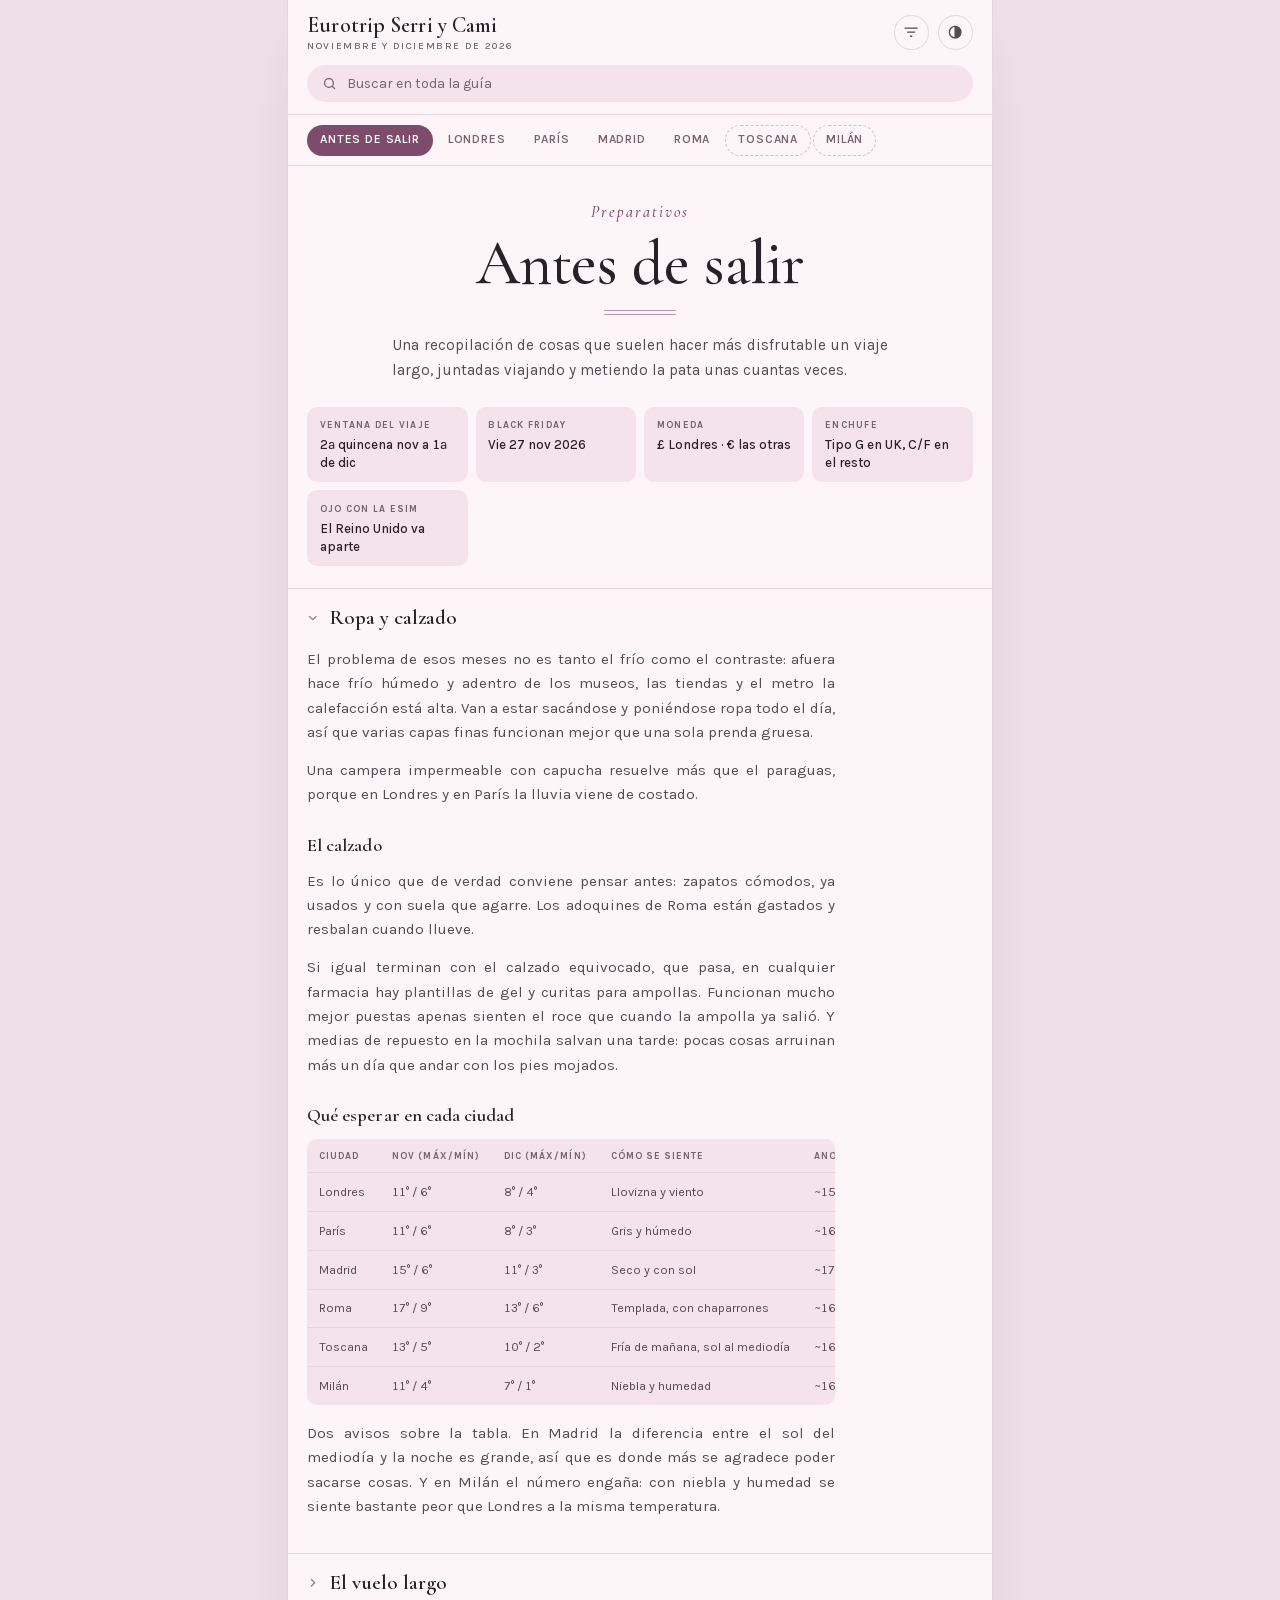
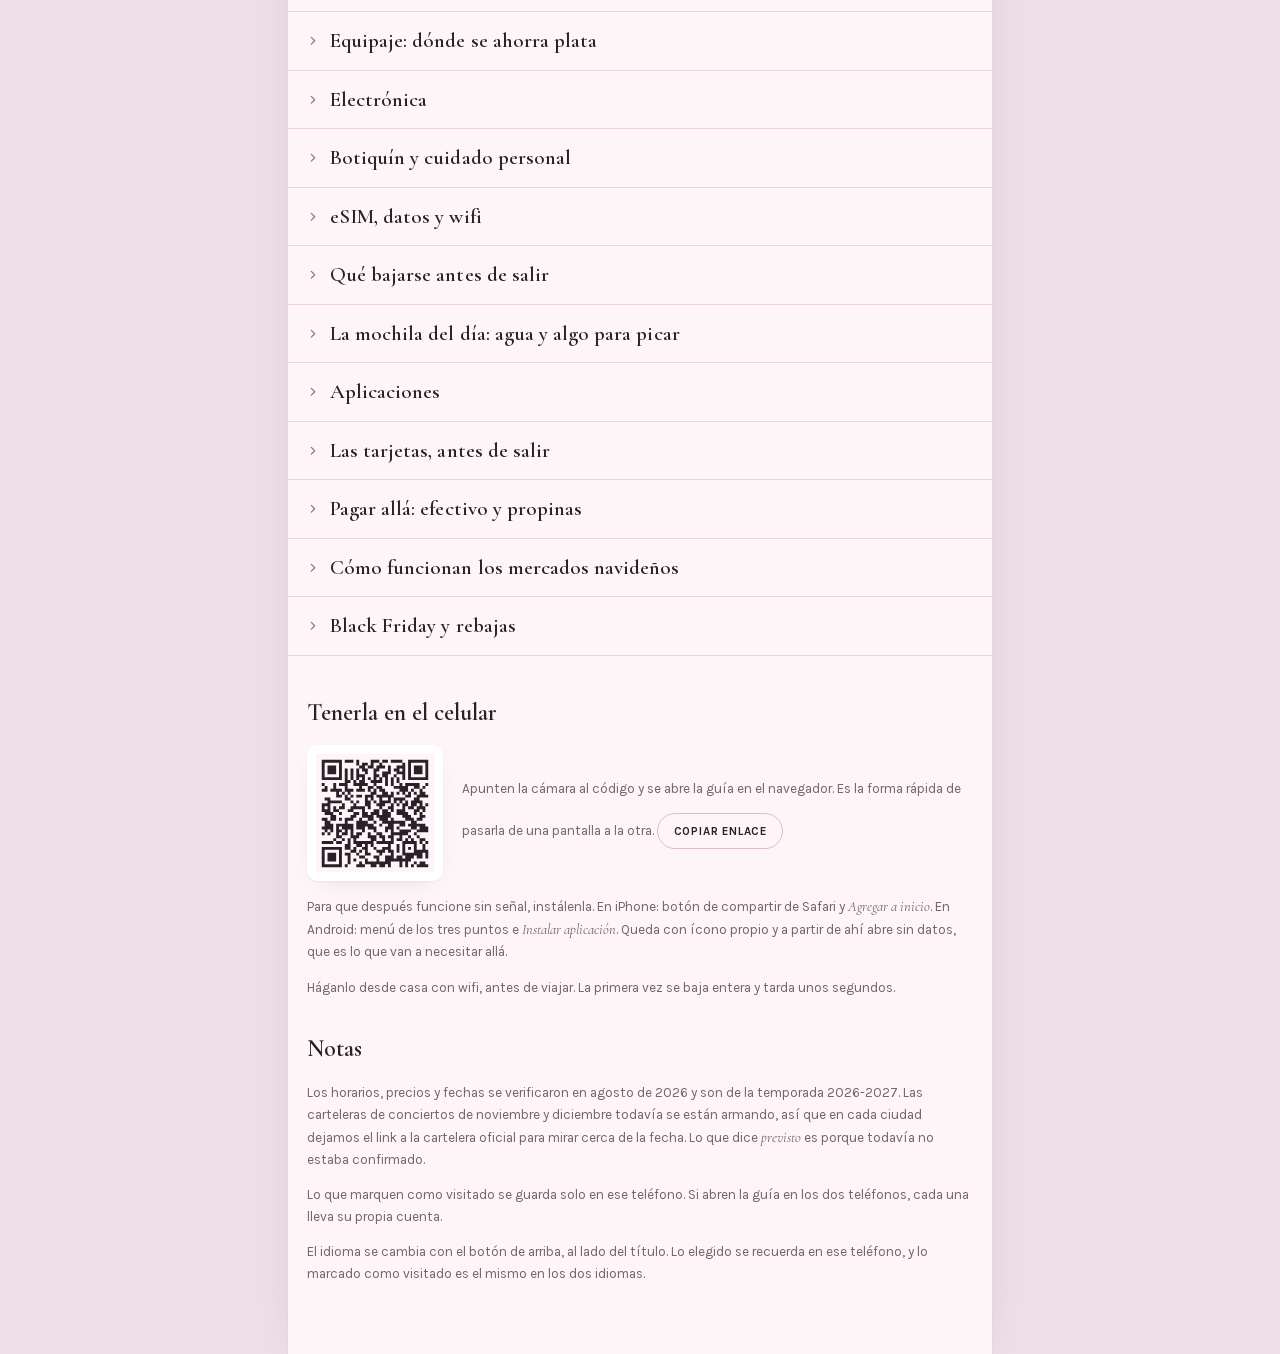
==== commit 65296fa0: "feat: la guía se puede leer en inglés, y una pestaña de italiano El botón de al lado del título camb" ====
--- a/eurotrip-serri-cami/index.html
+++ b/eurotrip-serri-cami/index.html
@@ -66,6 +66,10 @@
 :root[data-theme="dark"] .rgroup{--city-on-bg:var(--city-lt)}
 
 *{box-sizing:border-box}
+/* lo que se esconde al cambiar de idioma lleva el atributo hidden, y hay
+   reglas de mas abajo que le ponen display: este !important es el que hace
+   que hidden siga queriendo decir escondido. */
+[hidden]{display:none!important}
 body{
   margin:0; background:var(--bg); color:var(--ink);
   font-family:var(--body); font-size:16px; line-height:1.62;
@@ -274,7 +278,7 @@
   font-size:.85rem;color:var(--muted);line-height:1.6}
 .foot h2{font-family:var(--display);font-weight:600;font-size:1.5rem;color:var(--ink);
   margin:0 0 .8rem}
-.foot h2:not(:first-child){margin-top:2rem}
+.foot-lang h2:not(:first-child){margin-top:2rem}
 .foot em{font-family:var(--display);font-style:italic;font-size:1.06em}
 .qrbox{display:flex;gap:1.2rem;align-items:center;flex-wrap:wrap}
 .qrbox img{width:8.5rem;height:8.5rem;border-radius:var(--r-sm);background:#fff;padding:.55rem;
@@ -285,12 +289,42 @@
   padding:.5rem .95rem;color:var(--ink);margin-top:.8rem;text-decoration:none;
   transition:background .15s,border-color .15s}
 .sharebtn:hover{background:var(--surface-2);border-color:var(--muted)}
+/* El boton de idioma dice a que idioma se pasa, asi que es texto y no un
+   icono: dos letras se entienden sin aprender nada. */
+.langbtn{width:auto;min-width:2.15rem;padding:0 .52rem;font-family:var(--body);
+  font-size:.67rem;font-weight:700;letter-spacing:.09em}
+
+/* El cuadro de frases. Las otras tablas de la guia son de datos cortos y no
+   parten el renglon; esta tiene una frase entera en la ultima columna, que en
+   un telefono no entra de una sola linea. */
+.frases table{min-width:0}
+.frases th{white-space:normal}
+.frases td{white-space:normal;vertical-align:top;line-height:1.45;font-variant-numeric:normal}
+.frases .fr-it{font-weight:700;color:var(--ink)}
+/* La pronunciacion va en la tipografia de texto y sin cursiva: es lo que se
+   lee en voz alta parado en un mostrador, asi que tiene que ser clara antes
+   que linda. La silaba fuerte viene en mayuscula desde el contenido. */
+.frases .fr-pr{font-family:var(--body);font-size:.78rem;letter-spacing:.01em;
+  color:var(--city-on-bg,var(--accent));white-space:nowrap}
+/* En pantalla angosta las tres columnas no entran, asi que la fila se apila:
+   el italiano, debajo como se dice, y debajo que quiere decir. La tabla pasa
+   entera a bloque, porque dejar un tr en grid colgando de un tbody que sigue
+   siendo table-row-group se rompe en algunos navegadores. */
+.frases.apilada table,.frases.apilada tbody{display:block;width:100%}
+.frases.apilada thead{display:none}
+.frases.apilada tr{display:block;padding:.55rem .75rem;border-top:1px solid var(--line)}
+.frases.apilada tr:first-child{border-top:none}
+.frases.apilada td{display:block;padding:0;border:none}
+.frases.apilada .fr-it{font-size:.92rem}
+.frases.apilada .fr-pr{white-space:normal;margin-top:.05rem}
+.frases.apilada td:last-child{color:var(--ink-2);margin-top:.22rem}
 </style>
 
 <div class="wrap">
   <header class="top">
     <div class="top-row">
-      <div class="brand">Eurotrip Serri y Cami<small>Noviembre y diciembre de 2026</small></div>
+      <div class="brand">Eurotrip Serri y Cami<small data-lang="es">Noviembre y diciembre de 2026</small><small data-lang="en">Noviembre y diciembre de 2026</small></div>
+      <button class="iconbtn langbtn" id="langbtn" hidden></button>
       <button class="iconbtn" id="filterbtn" aria-label="Filtros" aria-pressed="false" title="Filtros">
         <svg viewBox="0 0 24 24" fill="none" stroke="currentColor" stroke-width="1.9" stroke-linecap="round"><path d="M3 6h18M7 12h10M11 18h2"/></svg>
       </button>
@@ -310,34 +344,62 @@
   <main id="view"></main>
 
   <footer class="foot">
-    <h2>Tenerla en el celular</h2>
-    <div class="qrbox" id="qrbox">
-      <img src="[data-uri]" alt="Código QR que abre esta guía" width="160" height="160">
-      <p>Apunten la cámara al código y se abre la guía en el navegador. Es la forma rápida de pasarla de una pantalla a la otra.
-      <a class="sharebtn" id="sharebtn" href="https://sblancogalante.github.io/notes-2026/eurotrip-serri-cami/">Copiar enlace</a></p>
+    <div class="foot-lang" data-lang="es">
+      <h2>Tenerla en el celular</h2>
+      <div class="qrbox">
+        <img src="[data-uri]" alt="Código QR que abre esta guía" width="160" height="160">
+        <p>Apunten la cámara al código y se abre la guía en el navegador. Es la forma rápida de pasarla de una pantalla a la otra.
+        <a class="sharebtn" href="https://sblancogalante.github.io/notes-2026/eurotrip-serri-cami/">Copiar enlace</a></p>
+      </div>
+      <p>Para que después funcione sin señal, instálenla. En iPhone: botón de compartir de Safari y <em>Agregar a inicio</em>. En Android: menú de los tres puntos e <em>Instalar aplicación</em>. Queda con ícono propio y a partir de ahí abre sin datos, que es lo que van a necesitar allá.</p>
+      <p>Háganlo desde casa con wifi, antes de viajar. La primera vez se baja entera y tarda unos segundos.</p>
+      <h2>Notas</h2>
+      <p>Los horarios, precios y fechas se verificaron en agosto de 2026 y son de la temporada 2026-2027. Las carteleras de conciertos de noviembre y diciembre todavía se están armando, así que en cada ciudad dejamos el link a la cartelera oficial para mirar cerca de la fecha. Lo que dice <em>previsto</em> es porque todavía no estaba confirmado.</p>
+      <p>Lo que marquen como visitado se guarda solo en ese teléfono. Si abren la guía en los dos teléfonos, cada una lleva su propia cuenta.</p>
+      <p>El idioma se cambia con el botón de arriba, al lado del título. Lo elegido se recuerda en ese teléfono, y lo marcado como visitado es el mismo en los dos idiomas.</p>
     </div>
-    <p>Para que después funcione sin señal, instálenla. En iPhone: botón de compartir de Safari y <em>Agregar a inicio</em>. En Android: menú de los tres puntos e <em>Instalar aplicación</em>. Queda con ícono propio y a partir de ahí abre sin datos, que es lo que van a necesitar allá.</p>
-    <p>Háganlo desde casa con wifi, antes de viajar. La primera vez se baja entera y tarda unos segundos.</p>
-    <h2>Notas</h2>
-    <p>Los horarios, precios y fechas se verificaron en agosto de 2026 y son de la temporada 2026-2027. Las carteleras de conciertos de noviembre y diciembre todavía se están armando, así que en cada ciudad dejamos el link a la cartelera oficial para mirar cerca de la fecha. Lo que dice <em>previsto</em> es porque todavía no estaba confirmado.</p>
-    <p>Lo que marquen como visitado se guarda solo en ese teléfono. Si abren la guía en los dos teléfonos, cada una lleva su propia cuenta.</p>
+    <div class="foot-lang" data-lang="en">
+      <h2>Keep it on your phone</h2>
+      <div class="qrbox">
+        <img src="[data-uri]" alt="QR code that opens this guide" width="160" height="160">
+        <p>Point your camera at the code and the guide opens in the browser. It is the quick way to move it from one screen to another.
+        <a class="sharebtn" href="https://sblancogalante.github.io/notes-2026/eurotrip-serri-cami/">Copy link</a></p>
+      </div>
+      <p>Install it so that it works later with no signal. On iPhone: the share button in Safari, then <em>Add to Home Screen</em>. On Android: the three dots menu, then <em>Install app</em>. It gets its own icon and from then on it opens with no data, which is what you will need over there.</p>
+      <p>Do it at home on wifi, before travelling. The first load pulls the whole guide down and takes a few seconds.</p>
+      <h2>Notes</h2>
+      <p>Opening times, prices and dates were checked in August 2026 and belong to the 2026-2027 season. The November and December concert listings are still being put together, so each city keeps a link to the official listings to check closer to the date. Anything marked <em>planned</em> was not confirmed yet.</p>
+      <p>Whatever you tick off as visited is saved on that phone only. Open the guide on two phones and each one keeps its own count.</p>
+      <p>Switch languages with the button at the top, next to the title. The choice is remembered on that phone, and what you ticked off is the same in both languages.</p>
+    </div>
   </footer>
 </div>
 
 <script>
+/* Las etiquetas de las fichas. Cada una puede ser una cadena suelta, y
+   entonces vale igual para los dos idiomas, o un par {es,en}. Quien las
+   imprime las pasa por T(), asi que las guias viejas de un solo idioma siguen
+   andando sin tocar nada. */
 const TIPOS = {
-  aire:'Aire libre', visita:'Visita', comer:'Comer', cafe:'Café', coctel:'Cóctel',
-  compra:'Compras', navidad:'Navidad', evento:'Evento', mover:'Transporte'
+  aire:{es:'Aire libre',en:'Outdoors'}, visita:{es:'Visita',en:'Sight'},
+  comer:{es:'Comer',en:'Eat'}, cafe:{es:'Café',en:'Coffee'},
+  coctel:{es:'Cóctel',en:'Drinks'}, compra:{es:'Compras',en:'Shopping'},
+  navidad:{es:'Navidad',en:'Christmas'}, evento:{es:'Evento',en:'Event'},
+  mover:{es:'Transporte',en:'Getting around'},
+  idioma:{es:'Idioma',en:'Language'}
 };
 /* Como se pide y como se paga en el sitio, y si hace falta reservar. Van solo
    cuando el dato es seguro: una etiqueta inventada es peor que ninguna, porque
    la que viaja la lee parada en la puerta y decide con eso. */
 const SERVICIO = {
-  mesa:'Mesa y mozo', barra:'En la barra', mostrador:'Mostrador', puesto:'Mercado'
+  mesa:{es:'Mesa y mozo',en:'Table service'}, barra:{es:'En la barra',en:'At the bar'},
+  mostrador:{es:'Mostrador',en:'Order at the counter'}, puesto:{es:'Mercado',en:'Market stall'}
 };
 const RESERVA = {
-  si:'Reservar sí o sí', conviene:'Mejor reservar',
-  no:'Se cae sin reserva', cola:'No reservan, hay cola'
+  si:{es:'Reservar sí o sí',en:'Book ahead, no excuses'},
+  conviene:{es:'Mejor reservar',en:'Better to book'},
+  no:{es:'Se cae sin reserva',en:'Walk in, no booking'},
+  cola:{es:'No reservan, hay cola',en:'No bookings, expect a queue'}
 };
 
 const CITIES = [
@@ -1217,7 +1279,6 @@
   ]
 },
 ];
-
 /* ---------- utilidades ---------- */
 const $ = s => document.querySelector(s);
 const esc = s => String(s).replace(/[&<>"']/g, c => ({'&':'&amp;','<':'&lt;','>':'&gt;','"':'&quot;',"'":'&#39;'}[c]));
@@ -1237,18 +1298,96 @@
   auto:'<svg viewBox="0 0 24 24" fill="none" stroke="currentColor" stroke-width="2" stroke-linecap="round" stroke-linejoin="round"><circle cx="12" cy="12" r="8.5"/><path d="M12 3.5v17" /><path d="M12 3.5a8.5 8.5 0 010 17z" fill="currentColor" stroke="none"/></svg>'
 };
 
-/* aplana todas las fichas de todas las ciudades, una sola vez */
+/* ---------- los dos idiomas ---------- */
+/* El contenido de la guia viene en pares {es,en}. Una cadena suelta sirve
+   igual para los dos y no hace falta duplicarla: un nombre propio, una hora,
+   una direccion. Todo lo que se imprime pasa por T(). */
+const IDIOMAS = ["es"];
+const par = v => !!v && typeof v === 'object' && !Array.isArray(v) && ('es' in v || 'en' in v);
+const KEY = 'eurotrip-serri-cami';
+
+let lang = IDIOMAS[0];
+try {
+  const g = localStorage.getItem(KEY + ':lang');
+  if (g && IDIOMAS.indexOf(g) >= 0) lang = g;
+} catch (e) {}
+
+const T = v => par(v) ? (v[lang] != null ? v[lang] : (v.es != null ? v.es : v.en)) : v;
+/* la variante fija, para lo que no puede cambiar al cambiar de idioma: las
+   claves de lo visitado y el estado de los tramos quedarian huerfanas. */
+const FIJO = v => par(v) ? (v.es != null ? v.es : v.en) : v;
+
+/* los textos de la interfaz. Los que llevan datos adentro son funciones. */
+const UI = {
+  es:{
+    otro:'EN', cambiar:'Read this guide in English',
+    buscar:'Buscar en toda la guía', buscarAria:'Buscar', borrar:'Borrar búsqueda',
+    filtros:'Filtros', tema:'Tema', idioma:'Idioma',
+    temas:{auto:'automático', light:'claro', dark:'oscuro'}, temaPre:'Tema: ',
+    precio:'Precio', tipo:'Tipo',
+    marcar:n => 'Marcar ' + n + ' como visitado',
+    ruta:'Ruta a pie', mapa:'Mapa', web:'Web', resenas:'Reseñas', truco:'Truco',
+    tentativa:'Todavía sin confirmar',
+    cuenta:(a, b) => a + ' de ' + b, reiniciar:'Reiniciar',
+    abrir:'Abrir todo', cerrar:'Cerrar todo',
+    tramo:(i, n) => 'Tramo ' + i + ' de ' + n, sigue:s => 'Sigue: ' + s,
+    tramosHechos:n => 'Los ' + n + ' tramos, hechos',
+    hoy:'Hoy', badgeSigue:'Sigue',
+    marcarTramo:n => 'Marcar ' + n + ' como hecho',
+    tramosReset:'Volver al estado por fecha',
+    frIt:'En italiano', frPr:'Se dice', frSig:'Quiere decir',
+    sinFiltro:'Nada con esos filtros', sinFiltro2:'Prueben quitando alguno.',
+    sinNada:q => 'Sin resultados para “' + q + '”',
+    sinNada2:'Prueben con el nombre de un sitio, un barrio o algo como “mercado”, “azotea” o “vino caliente”.',
+    hallados:n => n + ' resultado' + (n === 1 ? '' : 's') + ' en toda la guía',
+    copiar:'Copiar enlace', copiado:'Enlace copiado', usenQR:'Mejor usen el QR de al lado'
+  },
+  en:{
+    otro:'ES', cambiar:'Leer esta guía en español',
+    buscar:'Search the whole guide', buscarAria:'Search', borrar:'Clear search',
+    filtros:'Filters', tema:'Theme', idioma:'Language',
+    temas:{auto:'automatic', light:'light', dark:'dark'}, temaPre:'Theme: ',
+    precio:'Price', tipo:'Kind',
+    marcar:n => 'Mark ' + n + ' as visited',
+    ruta:'Walking route', mapa:'Map', web:'Website', resenas:'Reviews', truco:'Tip',
+    tentativa:'Not confirmed yet',
+    cuenta:(a, b) => a + ' of ' + b, reiniciar:'Reset',
+    abrir:'Open all', cerrar:'Close all',
+    tramo:(i, n) => 'Leg ' + i + ' of ' + n, sigue:s => 'Next up: ' + s,
+    tramosHechos:n => 'All ' + n + ' legs done',
+    hoy:'Today', badgeSigue:'Next',
+    marcarTramo:n => 'Mark ' + n + ' as done',
+    tramosReset:'Back to the state set by date',
+    frIt:'In Italian', frPr:'Sounds like', frSig:'Means',
+    sinFiltro:'Nothing matches those filters', sinFiltro2:'Try dropping one of them.',
+    sinNada:q => 'No results for “' + q + '”',
+    sinNada2:'Try the name of a place, a neighbourhood, or something like “market”, “rooftop” or “mulled wine”.',
+    hallados:n => n + ' result' + (n === 1 ? '' : 's') + ' across the guide',
+    copiar:'Copy link', copiado:'Link copied', usenQR:'Use the QR code next to it'
+  }
+};
+const ui = k => (UI[lang] || UI.es)[k];
+
+/* aplana todas las fichas de todas las ciudades, una sola vez. El identificador
+   sale siempre de la variante fija, asi que lo marcado como visitado sobrevive
+   al cambio de idioma. El indice de busqueda, en cambio, se rearma. */
 const ALL = [];
 CITIES.forEach(c => c.sections.forEach(sec => (sec.items || []).forEach(it => {
-  it._id = c.id + ':' + slug(it.n);
+  it._id = c.id + ':' + slug(FIJO(it.n));
   it._city = c; it._sec = sec;
-  it._hay = norm([it.n, it.d, it.tip || '', it.a || '', SERVICIO[it.serv] || '',
-                 RESERVA[it.res] || '', sec.s, c.name].join(' '));
   ALL.push(it);
 })));
 
+/* el buscador trabaja sobre el idioma que se esta leyendo */
+function indexar() {
+  ALL.forEach(it => {
+    it._hay = norm([T(it.n), T(it.d), T(it.tip) || '', it.a || '',
+                    T(SERVICIO[it.serv]) || '', T(RESERVA[it.res]) || '',
+                    T(it._sec.s), T(it._city.name)].join(' '));
+  });
+}
+
 /* ---------- estado ---------- */
-const KEY = 'eurotrip-serri-cami';
 let visited = new Set();
 try { visited = new Set(JSON.parse(localStorage.getItem(KEY + ':visited') || '[]')); } catch (e) {}
 const saveVisited = () => { try { localStorage.setItem(KEY + ':visited', JSON.stringify([...visited])); } catch (e) {} };
@@ -1260,7 +1399,7 @@
 const saveTramos = () => { try { localStorage.setItem(KEY + ':tramos', JSON.stringify(tramos)); } catch (e) {} };
 const hoyISO = () => { const n = new Date(), z = x => String(x).padStart(2, '0');
   return n.getFullYear() + '-' + z(n.getMonth() + 1) + '-' + z(n.getDate()); };
-const tramoId = l => l.d + '|' + l.t;
+const tramoId = l => l.d + '|' + FIJO(l.t);
 const tramoHecho = l => { const k = tramoId(l); return k in tramos ? tramos[k] : l.d < hoyISO(); };
 
 let current = CITIES[0].id;
@@ -1278,34 +1417,69 @@
   else r.setAttribute('data-theme', themeMode);
   const btn = $('#themebtn');
   btn.innerHTML = themeMode === 'light' ? ICON.sun : themeMode === 'dark' ? ICON.moon : ICON.auto;
-  btn.title = 'Tema: ' + ({auto:'automático', light:'claro', dark:'oscuro'})[themeMode];
+  btn.title = ui('temaPre') + ui('temas')[themeMode];
 }
 $('#themebtn').addEventListener('click', () => {
   themeMode = themeMode === 'auto' ? 'light' : themeMode === 'light' ? 'dark' : 'auto';
   try { localStorage.setItem(KEY + ':theme', themeMode); } catch (e) {}
   applyTheme();
 });
-applyTheme();
+
+/* ---------- idioma ---------- */
+/* Lo que está escrito a mano en el shell lleva data-lang y se muestra o se
+   esconde; lo que es un atributo (el placeholder, los aria-label, los title)
+   se escribe desde UI. El botón dice el idioma al que se pasa, no el que se
+   está leyendo, que es lo que se entiende sin pensarlo. */
+function applyLang() {
+  document.documentElement.lang = lang;
+  document.querySelectorAll('[data-lang]').forEach(el => { el.hidden = el.dataset.lang !== lang; });
+  const q = $('#q');
+  q.placeholder = ui('buscar');
+  q.setAttribute('aria-label', ui('buscarAria'));
+  $('#clearq').setAttribute('aria-label', ui('borrar'));
+  $('#filterbtn').setAttribute('aria-label', ui('filtros'));
+  $('#filterbtn').title = ui('filtros');
+  $('#themebtn').setAttribute('aria-label', ui('tema'));
+  const lb = $('#langbtn');
+  if (lb) {
+    lb.textContent = ui('otro');
+    lb.title = ui('cambiar');
+    lb.setAttribute('aria-label', ui('cambiar'));
+  }
+  applyTheme();
+}
+if (IDIOMAS.length > 1) {
+  $('#langbtn').hidden = false;
+  $('#langbtn').addEventListener('click', () => {
+    lang = IDIOMAS[(IDIOMAS.indexOf(lang) + 1) % IDIOMAS.length];
+    try { localStorage.setItem(KEY + ':lang', lang); } catch (e) {} 
+    indexar(); applyLang(); paintRail(); paintFilters(); render();
+  });
+}
 
 /* ---------- filtros ---------- */
 const PRICES = ['€', '€€', '€€€'];
-function buildFilters() {
+function paintFilters() {
   const f = $('#filters');
-  let h = '<span class="chip sep">Precio</span>';
-  PRICES.forEach(p => { h += `<button class="chip" data-price="${p}" aria-pressed="false">${p}</button>`; });
-  h += '<span class="chip sep">Tipo</span>';
-  Object.keys(TIPOS).forEach(k => { h += `<button class="chip" data-type="${k}" aria-pressed="false">${esc(TIPOS[k])}</button>`; });
+  let h = `<span class="chip sep">${esc(ui('precio'))}</span>`;
+  PRICES.forEach(p => {
+    h += `<button class="chip" data-price="${p}" aria-pressed="${fPrice.has(p)}">${p}</button>`;
+  });
+  h += `<span class="chip sep">${esc(ui('tipo'))}</span>`;
+  Object.keys(TIPOS).forEach(k => {
+    h += `<button class="chip" data-type="${k}" aria-pressed="${fType.has(k)}">${esc(T(TIPOS[k]))}</button>`;
+  });
   f.innerHTML = h;
-  f.addEventListener('click', e => {
-    const b = e.target.closest('button[data-price],button[data-type]');
-    if (!b) return;
-    const set = b.dataset.price ? fPrice : fType;
-    const val = b.dataset.price || b.dataset.type;
-    set.has(val) ? set.delete(val) : set.add(val);
-    b.setAttribute('aria-pressed', set.has(val) ? 'true' : 'false');
-    render();
-  });
-}
+}
+$('#filters').addEventListener('click', e => {
+  const b = e.target.closest('button[data-price],button[data-type]');
+  if (!b) return;
+  const set = b.dataset.price ? fPrice : fType;
+  const val = b.dataset.price || b.dataset.type;
+  set.has(val) ? set.delete(val) : set.add(val);
+  b.setAttribute('aria-pressed', set.has(val) ? 'true' : 'false');
+  render();
+});
 $('#filterbtn').addEventListener('click', () => {
   const on = $('#filters').classList.toggle('on');
   $('#filterbtn').setAttribute('aria-pressed', on ? 'true' : 'false');
@@ -1319,20 +1493,20 @@
 const filtering = () => fPrice.size > 0 || fType.size > 0;
 
 /* ---------- raíl de ciudades ---------- */
-function buildRail() {
+function paintRail() {
   /* data-opt: destino todavia sin confirmar. Se marca en el rail y en la portada. */
   $('#rail').innerHTML = CITIES.map(c =>
-    `<button role="tab" data-city="${c.id}"${c.opcional ? ' data-opt="1"' : ''} aria-selected="${c.id === current}">${esc(c.nav)}</button>`
+    `<button role="tab" data-city="${c.id}"${c.opcional ? ' data-opt="1"' : ''} aria-selected="${c.id === current}">${esc(T(c.nav))}</button>`
   ).join('');
-  $('#rail').addEventListener('click', e => {
-    const b = e.target.closest('button[data-city]');
-    if (!b) return;
-    current = b.dataset.city;
-    if (query) { query = ''; $('#q').value = ''; $('#clearq').classList.remove('on'); }
-    render();
-    window.scrollTo(0, 0);
-  });
-}
+}
+$('#rail').addEventListener('click', e => {
+  const b = e.target.closest('button[data-city]');
+  if (!b) return;
+  current = b.dataset.city;
+  if (query) { query = ''; $('#q').value = ''; $('#clearq').classList.remove('on'); }
+  render();
+  window.scrollTo(0, 0);
+});
 
 /* ---------- render de una ficha ---------- */
 function mapsUrl(it) {
@@ -1343,39 +1517,41 @@
       + '&origin=' + p[0] + '&destination=' + p[p.length - 1]
       + (p.length > 2 ? '&waypoints=' + p.slice(1, -1).join('%7C') : '');
   }
-  /* it.m: cuando el nombre de la ficha no sirve como busqueda */
-  const q = it.m || ((it.a ? it.n + ', ' + it.a : it.n) + (it._city.maps ? ', ' + it._city.maps : ''));
+  /* it.m: cuando el nombre de la ficha no sirve como busqueda. Si no está, el
+     nombre que se busca es el fijo: Maps entiende mejor el nombre local que la
+     traducción. */
+  const q = it.m || ((it.a ? FIJO(it.n) + ', ' + it.a : FIJO(it.n)) + (it._city.maps ? ', ' + it._city.maps : ''));
   return 'https://www.google.com/maps/search/?api=1&query=' + encodeURIComponent(q);
 }
 function revUrl(it) {
-  return 'https://www.tripadvisor.com/Search?q=' + encodeURIComponent(it.n + ' ' + (it._city.maps || ''));
+  return 'https://www.tripadvisor.com/Search?q=' + encodeURIComponent(FIJO(it.n) + ' ' + (it._city.maps || ''));
 }
 const REVIEWABLE = { comer: 1, cafe: 1, coctel: 1 };
 
 function itemHTML(it) {
   const tags = [];
   if (it.p) tags.push(`<span class="tag price">${it.p}</span>`);
-  if (TIPOS[it.t]) tags.push(`<span class="tag">${esc(TIPOS[it.t])}</span>`);
+  if (TIPOS[it.t]) tags.push(`<span class="tag">${esc(T(TIPOS[it.t]))}</span>`);
   /* it.serv y it.res: como funciona el servicio y si conviene reservar */
-  if (SERVICIO[it.serv]) tags.push(`<span class="tag serv">${esc(SERVICIO[it.serv])}</span>`);
-  if (RESERVA[it.res]) tags.push(`<span class="tag res">${esc(RESERVA[it.res])}</span>`);
-  const cuerpo = `<h3 class="it-name">${esc(it.n)}</h3>
-      <p class="it-desc">${rich(it.d)}</p>
-      ${it.tip ? `<p class="it-note"><b>Truco</b>${rich(it.tip)}</p>` : ''}
+  if (SERVICIO[it.serv]) tags.push(`<span class="tag serv">${esc(T(SERVICIO[it.serv]))}</span>`);
+  if (RESERVA[it.res]) tags.push(`<span class="tag res">${esc(T(RESERVA[it.res]))}</span>`);
+  const cuerpo = `<h3 class="it-name">${esc(T(it.n))}</h3>
+      <p class="it-desc">${rich(T(it.d))}</p>
+      ${it.tip ? `<p class="it-note"><b>${esc(ui('truco'))}</b>${rich(T(it.tip))}</p>` : ''}
       ${tags.length ? `<div class="tags">${tags.join('')}</div>` : ''}`;
 
   /* it.nota: es una recomendacion, no un sitio. Ni casilla ni mapa. */
   if (it.nota) {
-    const web = it.w ? `<div class="links"><a href="${esc(it.w)}" target="_blank" rel="noopener">${ICON.link}Web</a></div>` : '';
+    const web = it.w ? `<div class="links"><a href="${esc(it.w)}" target="_blank" rel="noopener">${ICON.link}${esc(ui('web'))}</a></div>` : '';
     return `<div class="item nota" data-id="${esc(it._id)}"><div class="it-main">${cuerpo}${web}</div></div>`;
   }
 
   const done = visited.has(it._id);
-  const links = [`<a href="${esc(mapsUrl(it))}" target="_blank" rel="noopener">${ICON.pin}${it.ruta ? 'Ruta a pie' : 'Mapa'}</a>`];
-  if (it.w) links.push(`<a href="${esc(it.w)}" target="_blank" rel="noopener">${ICON.link}Web</a>`);
-  if (REVIEWABLE[it.t]) links.push(`<a href="${esc(revUrl(it))}" target="_blank" rel="noopener">${ICON.star}Reseñas</a>`);
+  const links = [`<a href="${esc(mapsUrl(it))}" target="_blank" rel="noopener">${ICON.pin}${esc(it.ruta ? ui('ruta') : ui('mapa'))}</a>`];
+  if (it.w) links.push(`<a href="${esc(it.w)}" target="_blank" rel="noopener">${ICON.link}${esc(ui('web'))}</a>`);
+  if (REVIEWABLE[it.t]) links.push(`<a href="${esc(revUrl(it))}" target="_blank" rel="noopener">${ICON.star}${esc(ui('resenas'))}</a>`);
   return `<div class="item${done ? ' done' : ''}" data-id="${esc(it._id)}">
-    <button class="tick" aria-pressed="${done}" aria-label="Marcar ${esc(it.n)} como visitado">${ICON.check}</button>
+    <button class="tick" aria-pressed="${done}" aria-label="${esc(ui('marcar')(T(it.n)))}">${ICON.check}</button>
     <div class="it-main">
       ${cuerpo}
       <div class="links">${links.join('')}</div>
@@ -1391,26 +1567,40 @@
   const sig = proximo >= 0 ? list[proximo] : null;
 
   const cabeza = sig
-    ? `<p class="legs-head">Tramo ${proximo + 1} de ${list.length}<span>Sigue: ${esc(sig.w)}, ${esc(sig.t)}</span></p>`
-    : `<p class="legs-head">Los ${list.length} tramos, hechos</p>`;
+    ? `<p class="legs-head">${esc(ui('tramo')(proximo + 1, list.length))}<span>${esc(ui('sigue')(T(sig.w) + ', ' + T(sig.t)))}</span></p>`
+    : `<p class="legs-head">${esc(ui('tramosHechos')(list.length))}</p>`;
 
   const filas = list.map((l, i) => {
     const d = hecho[i];
     const esHoy = !d && l.d === hoy;
     const esSig = !d && i === proximo && !esHoy;
-    const badge = esHoy ? '<span class="legbadge hoy">Hoy</span>'
-                : esSig ? '<span class="legbadge sigue">Sigue</span>' : '';
-    const falta = /[Ff]alta/.test(l.e || '');
+    const badge = esHoy ? `<span class="legbadge hoy">${esc(ui('hoy'))}</span>`
+                : esSig ? `<span class="legbadge sigue">${esc(ui('badgeSigue'))}</span>` : '';
+    /* lo pendiente se resalta. Se mira la variante fija, que no cambia de idioma. */
+    const falta = /[Ff]alta/.test(FIJO(l.e) || '');
     return `<div class="leg${d ? ' done' : ''}${esHoy ? ' eshoy' : ''}" data-leg="${esc(tramoId(l))}">
-      <button class="legtick" aria-pressed="${d}" aria-label="Marcar ${esc(l.t)} como hecho">${ICON.check}</button>
+      <button class="legtick" aria-pressed="${d}" aria-label="${esc(ui('marcarTramo')(T(l.t)))}">${ICON.check}</button>
       <div class="leg-main">
-        <div class="leg-top"><span class="leg-w">${esc(l.w)}</span><span class="leg-t">${esc(l.t)}</span>${badge}</div>
-        <div class="leg-meta"><span>${esc(l.c)}</span><span class="leg-dur">${esc(l.dur)}</span>${l.e ? `<span class="leg-e${falta ? ' falta' : ''}">${esc(l.e)}</span>` : ''}</div>
+        <div class="leg-top"><span class="leg-w">${esc(T(l.w))}</span><span class="leg-t">${esc(T(l.t))}</span>${badge}</div>
+        <div class="leg-meta"><span>${esc(T(l.c))}</span><span class="leg-dur">${esc(T(l.dur))}</span>${l.e ? `<span class="leg-e${falta ? ' falta' : ''}">${esc(T(l.e))}</span>` : ''}</div>
       </div>
     </div>`;
   }).join('');
 
-  return `<div class="legs">${cabeza}${filas}<button class="legs-reset" data-legreset="1">Volver al estado por fecha</button></div>`;
+  return `<div class="legs">${cabeza}${filas}<button class="legs-reset" data-legreset="1">${esc(ui('tramosReset'))}</button></div>`;
+}
+
+/* ---------- el cuadro de frases ---------- */
+/* Una fila por frase: como se escribe, como se dice y que quiere decir. La
+   columna del medio es la que hace que sirva parado en un mostrador. */
+function frasesHTML(list) {
+  const filas = list.map(f =>
+    `<tr><td class="fr-it">${esc(T(f[0]))}</td><td class="fr-pr">${esc(T(f[1]))}</td><td>${rich(T(f[2]))}</td></tr>`
+  ).join('');
+  return `<div class="tablewrap frases"><table>
+      <thead><tr><th>${esc(ui('frIt'))}</th><th>${esc(ui('frPr'))}</th><th>${esc(ui('frSig'))}</th></tr></thead>
+      <tbody>${filas}</tbody>
+    </table></div>`;
 }
 
 /* ---------- vista de ciudad ---------- */
@@ -1422,45 +1612,46 @@
   const pct = hitos.length ? Math.round(done / hitos.length * 100) : 0;
 
   let h = `<section class="cityhead">
-    <span class="plate">${esc(c.plate)}</span>
-    <h1 class="cityname">${esc(c.name)}</h1>
+    <span class="plate">${esc(T(c.plate))}</span>
+    <h1 class="cityname">${esc(T(c.name))}</h1>
     <div class="cityrule"></div>
-    ${c.opcional ? '<p class="tentativa">Todavía sin confirmar</p>' : ''}
-    <p class="citylede">${esc(c.lede)}</p>
-    <dl class="quick">${c.quick.map(q => `<div><dt>${esc(q[0])}</dt><dd>${esc(q[1])}</dd></div>`).join('')}</dl>`;
+    ${c.opcional ? `<p class="tentativa">${esc(ui('tentativa'))}</p>` : ''}
+    <p class="citylede">${esc(T(c.lede))}</p>
+    <dl class="quick">${c.quick.map(q => `<div><dt>${esc(T(q[0]))}</dt><dd>${esc(T(q[1]))}</dd></div>`).join('')}</dl>`;
   if (hitos.length) {
-    h += `<div class="progress"><span>${done} de ${hitos.length}</span>
+    h += `<div class="progress"><span>${esc(ui('cuenta')(done, hitos.length))}</span>
       <span class="bar"><i style="width:${pct}%"></i></span>
-      <button data-reset="${c.id}">Reiniciar</button></div>`;
+      <button data-reset="${c.id}">${esc(ui('reiniciar'))}</button></div>`;
   }
   h += `</section>`;
 
-  if (items.length) h += `<div class="toolrow pegada"><button data-all="open">Abrir todo</button><button data-all="close">Cerrar todo</button></div>`;
+  if (items.length) h += `<div class="toolrow pegada"><button data-all="open">${esc(ui('abrir'))}</button><button data-all="close">${esc(ui('cerrar'))}</button></div>`;
 
   c.sections.forEach((sec, i) => {
-    if (sec.legs) {
+    if (sec.legs || sec.frases) {
       if (filtering()) return;
-      h += `<details class="sec"${i === 0 ? ' open' : ''}><summary>${ICON.caret}<h2>${esc(sec.s)}</h2></summary>
-        <div class="body">${legsHTML(sec.legs)}${sec.html ? `<div class="prose">${sec.html}</div>` : ''}</div></details>`;
+      const cuadro = sec.legs ? legsHTML(sec.legs) : frasesHTML(sec.frases);
+      h += `<details class="sec"${i === 0 ? ' open' : ''}><summary>${ICON.caret}<h2>${esc(T(sec.s))}</h2></summary>
+        <div class="body">${cuadro}${sec.html ? `<div class="prose">${T(sec.html)}</div>` : ''}</div></details>`;
       return;
     }
     if (sec.html) {
       if (filtering()) return;
-      h += `<details class="sec"${i === 0 ? ' open' : ''}><summary>${ICON.caret}<h2>${esc(sec.s)}</h2></summary>
-        <div class="body"><div class="prose">${sec.html}</div></div></details>`;
+      h += `<details class="sec"${i === 0 ? ' open' : ''}><summary>${ICON.caret}<h2>${esc(T(sec.s))}</h2></summary>
+        <div class="body"><div class="prose">${T(sec.html)}</div></div></details>`;
       return;
     }
     const list = (sec.items || []).filter(passes);
     if (!list.length) return;
     const shitos = list.filter(x => !x.nota);
     const sdone = shitos.filter(x => visited.has(x._id)).length;
-    h += `<details class="sec"${filtering() || i === 0 ? ' open' : ''}><summary>${ICON.caret}<h2>${esc(sec.s)}</h2>
+    h += `<details class="sec"${filtering() || i === 0 ? ' open' : ''}><summary>${ICON.caret}<h2>${esc(T(sec.s))}</h2>
       ${shitos.length ? `<span class="count">${sdone}/${shitos.length}</span>` : ''}</summary>
       <div class="body">${list.map(itemHTML).join('')}</div></details>`;
   });
 
   if (filtering() && !shown.length) {
-    h += `<div class="empty"><strong>Nada con esos filtros</strong>Prueben quitando alguno.</div>`;
+    h += `<div class="empty"><strong>${esc(ui('sinFiltro'))}</strong>${esc(ui('sinFiltro2'))}</div>`;
   }
   return h;
 }
@@ -1470,20 +1661,28 @@
   const q = norm(query).split(/\s+/).filter(Boolean);
   const hits = ALL.filter(it => passes(it) && q.every(w => it._hay.includes(w)));
   if (!hits.length) {
-    return `<div class="empty"><strong>Sin resultados para “${esc(query)}”</strong>
-      Prueben con el nombre de un sitio, un barrio o algo como “mercado”, “azotea” o “vino caliente”.</div>`;
+    return `<div class="empty"><strong>${esc(ui('sinNada')(query))}</strong>
+      ${esc(ui('sinNada2'))}</div>`;
   }
   let h = '', last = null;
   hits.forEach(it => {
     if (it._city !== last) {
       if (last) h += '</div>';
-      h += `<div class="rgroup" style="--city:${it._city.accent};--city-lt:${it._city.lt}"><h2>${esc(it._city.name)}</h2>`;
+      h += `<div class="rgroup" style="--city:${it._city.accent};--city-lt:${it._city.lt}"><h2>${esc(T(it._city.name))}</h2>`;
       last = it._city;
     }
-    h += `<p class="rpath">${esc(it._sec.s)}</p>` + itemHTML(it);
+    h += `<p class="rpath">${esc(T(it._sec.s))}</p>` + itemHTML(it);
   });
   h += '</div>';
-  return `<div class="toolrow"><span>${hits.length} resultado${hits.length === 1 ? '' : 's'} en toda la guía</span></div>` + h;
+  return `<div class="toolrow"><span>${esc(ui('hallados')(hits.length))}</span></div>` + h;
+}
+
+/* Las tablas de frases se apilan en una sola columna cuando no entran en tres.
+   Se mide el ancho que quedo, no el de la pantalla: asi tambien vale para una
+   ventana angosta en la computadora, no solo para un telefono. */
+function medirFrases() {
+  document.querySelectorAll('#view .frases').forEach(f =>
+    f.classList.toggle('apilada', f.clientWidth < 400));
 }
 
 /* ---------- render ---------- */
@@ -1497,6 +1696,7 @@
     el.style.setProperty('--city-lt', c.lt);
   });
   view.innerHTML = query ? searchHTML() : cityHTML(c);
+  medirFrases();
 }
 
 /* ---------- eventos delegados ---------- */
@@ -1514,7 +1714,7 @@
       const hitos = c.sections.flatMap(s => s.items || []).filter(i => !i.nota);
       const done = hitos.filter(i => visited.has(i._id)).length;
       const p = $('.progress');
-      if (p) { p.firstElementChild.textContent = `${done} de ${hitos.length}`;
+      if (p) { p.firstElementChild.textContent = ui('cuenta')(done, hitos.length);
         p.querySelector('.bar i').style.width = (hitos.length ? done / hitos.length * 100 : 0) + '%'; }
       const sec = row.closest('details');
       const cnt = sec && sec.querySelector('.count');
@@ -1591,22 +1791,24 @@
   return bien;
 }
 
-$('#sharebtn').addEventListener('click', async e => {
+document.querySelectorAll('.sharebtn').forEach(b => b.addEventListener('click', async e => {
   e.preventDefault();
   const btn = e.currentTarget, url = btn.href;
   const avisar = t => {
     btn.textContent = t;
-    setTimeout(() => { btn.textContent = 'Copiar enlace'; }, 2400);
+    setTimeout(() => { btn.textContent = ui('copiar'); }, 2400);
   };
   if (navigator.clipboard && isSecureContext) {
-    try { await navigator.clipboard.writeText(url); avisar('Enlace copiado'); return; } catch (err) {}
+    try { await navigator.clipboard.writeText(url); avisar(ui('copiado')); return; } catch (err) {}
   }
   /* si tampoco se puede, el QR esta justo al lado y ese siempre funciona */
-  avisar(copiarALaVieja(url) ? 'Enlace copiado' : 'Mejor usen el QR de al lado');
-});
-
-buildRail();
-buildFilters();
+  avisar(copiarALaVieja(url) ? ui('copiado') : ui('usenQR'));
+}));
+
+indexar();
+applyLang();
+paintRail();
+paintFilters();
 render();
 
 /* la barra de abrir y cerrar se ancla justo debajo de la cabecera, que no
@@ -1617,6 +1819,7 @@
 medirCabecera();
 if (window.ResizeObserver) new ResizeObserver(medirCabecera).observe(cabecera);
 else addEventListener('resize', medirCabecera);
+addEventListener('resize', medirFrases);
 </script>
 
 <script>
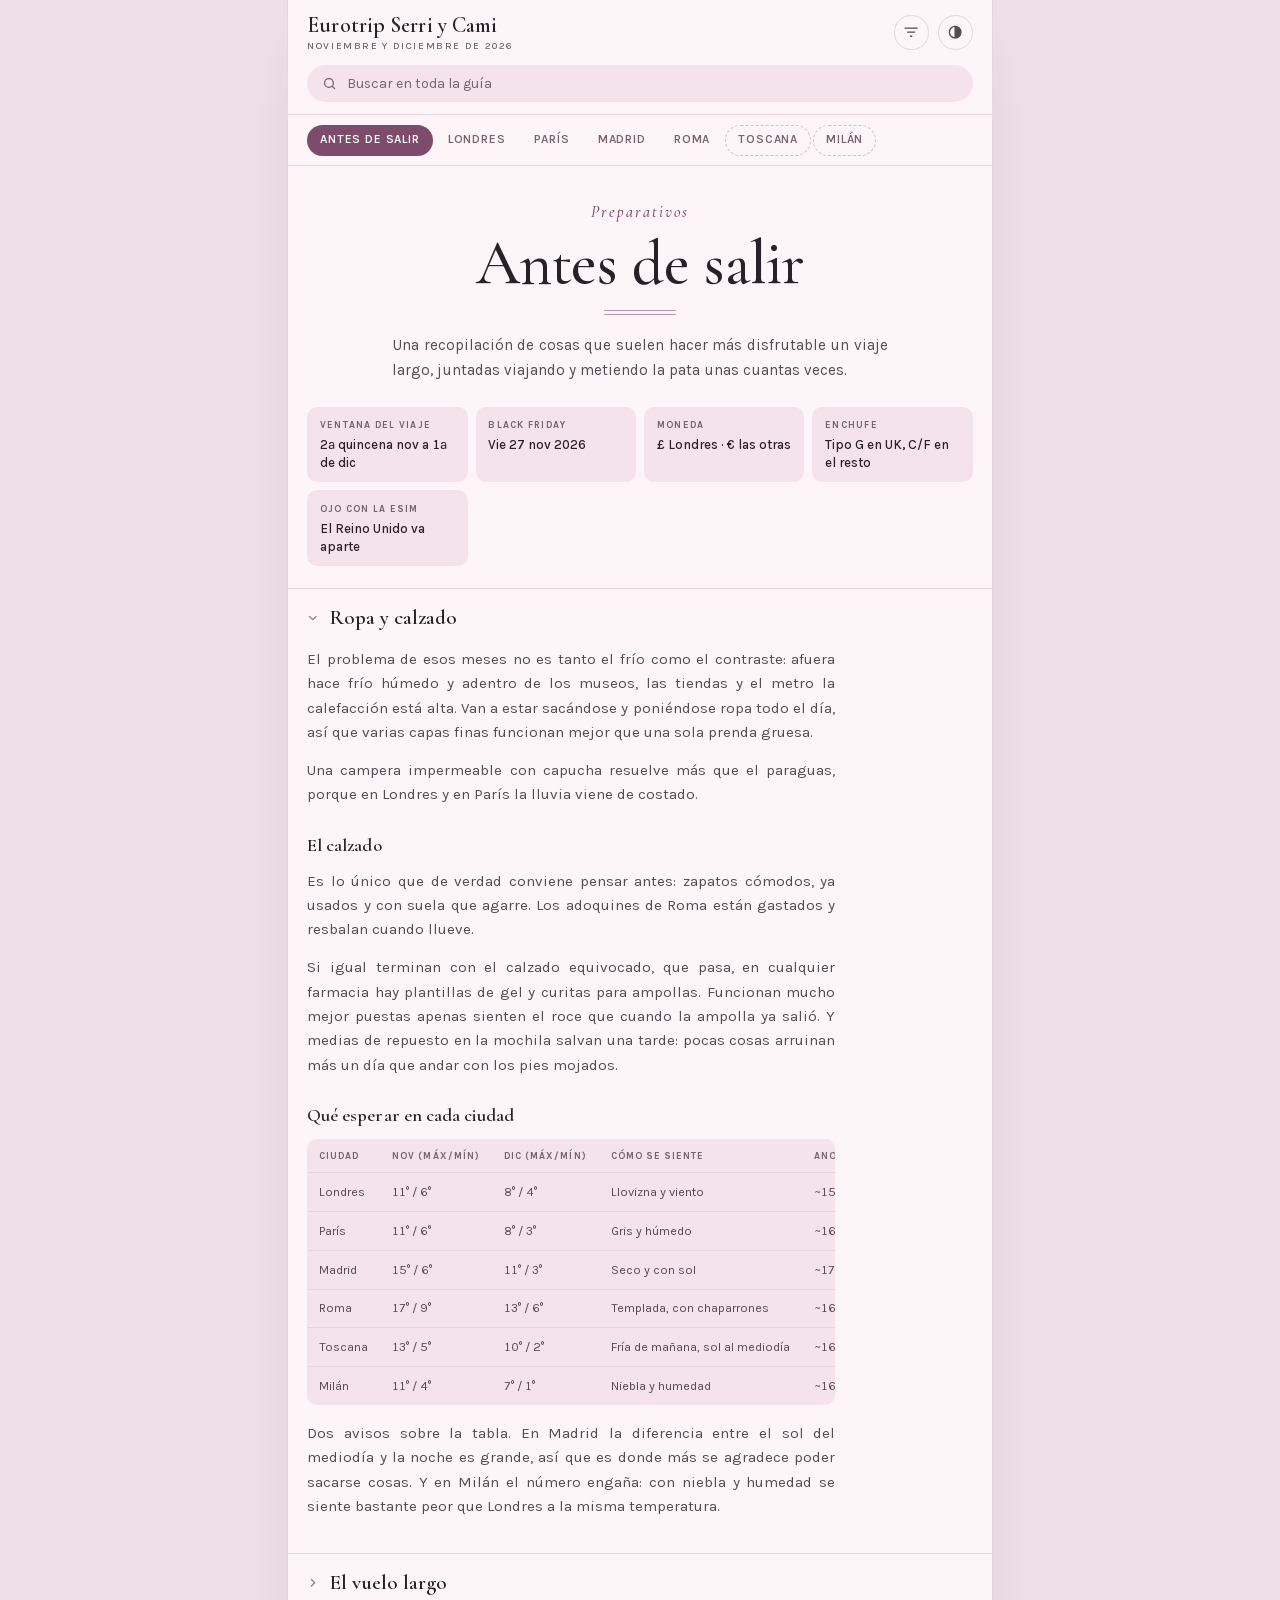
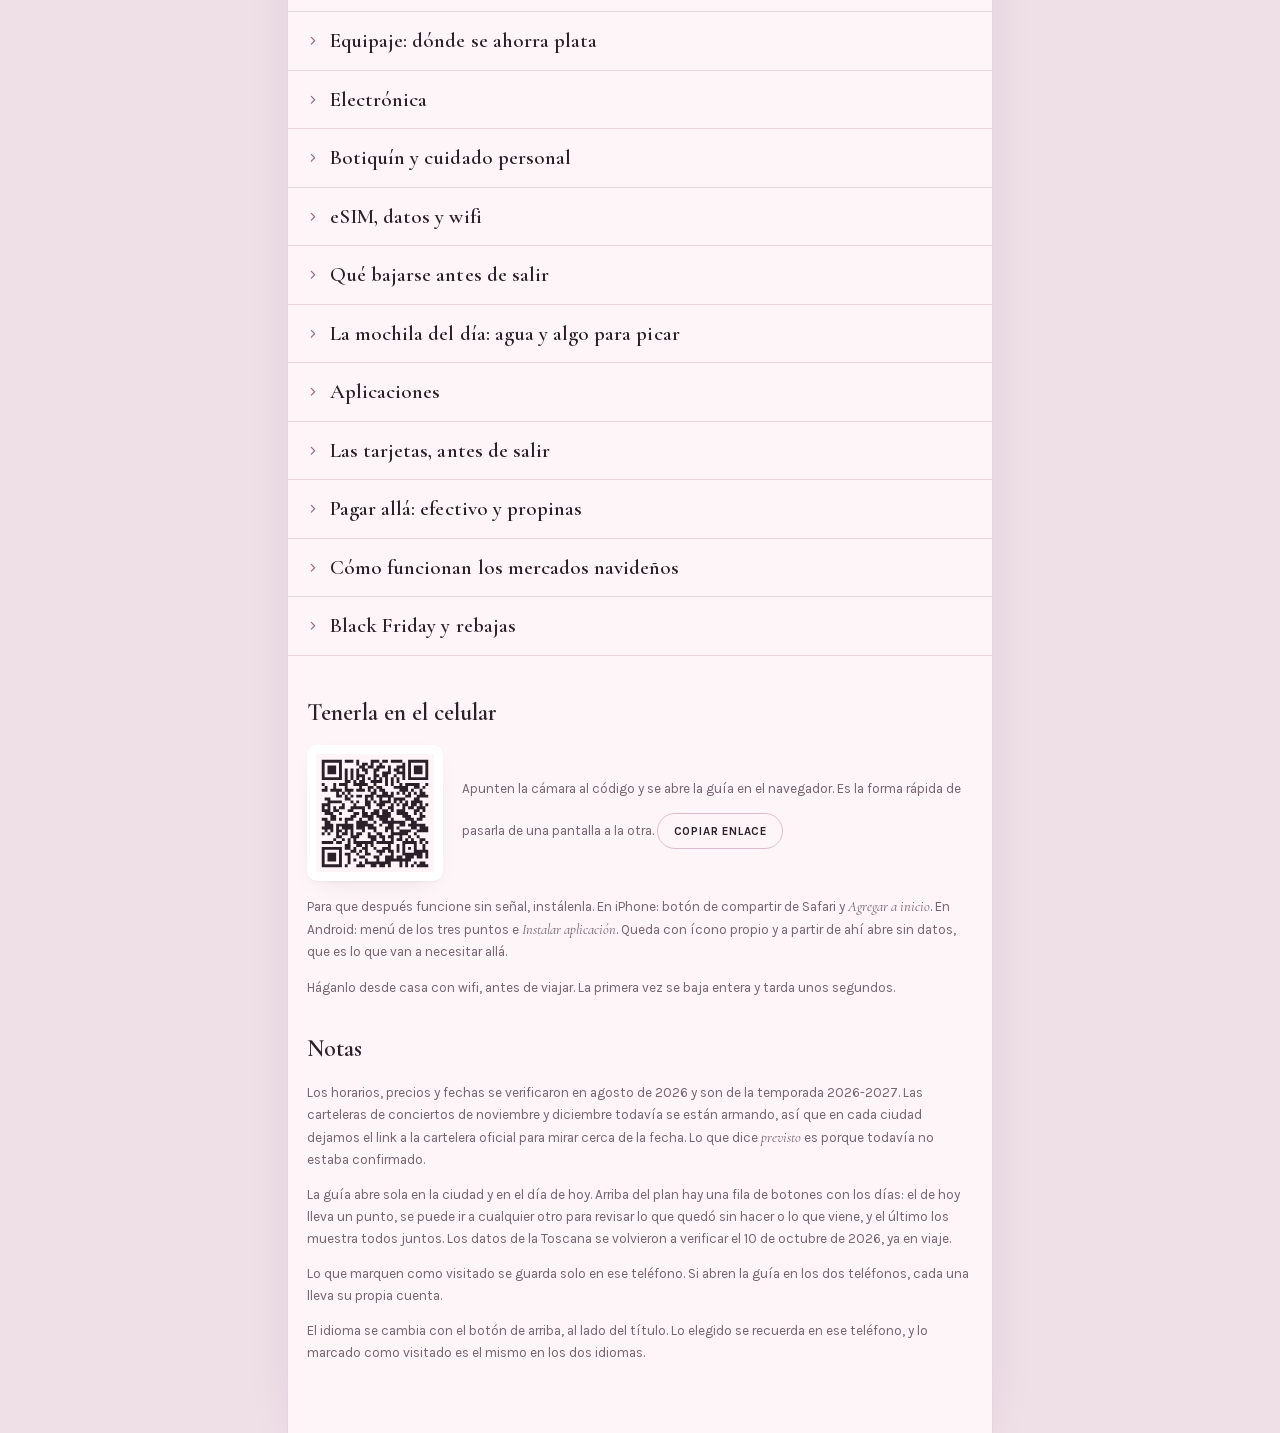
==== commit 0fd5aaf9: "feat: la guía abre en el día de hoy, y la Toscana suma mar, vino y parkings La guía mostraba los cin" ====
--- a/eurotrip-serri-cami/index.html
+++ b/eurotrip-serri-cami/index.html
@@ -57,12 +57,14 @@
 
 /* el acento de ciudad se usa como fondo (--city) o como texto (--city-on-bg).
    en oscuro, el texto pasa a la variante pastel para que siga leyendose. */
-#view,.rgroup{--city-on-bg:var(--city)}
+#view,.rail,.rgroup{--city-on-bg:var(--city)}
 @media (prefers-color-scheme:dark){
   :root:not([data-theme="light"]) #view,
+  :root:not([data-theme="light"]) .rail,
   :root:not([data-theme="light"]) .rgroup{--city-on-bg:var(--city-lt)}
 }
 :root[data-theme="dark"] #view,
+:root[data-theme="dark"] .rail,
 :root[data-theme="dark"] .rgroup{--city-on-bg:var(--city-lt)}
 
 *{box-sizing:border-box}
@@ -120,6 +122,11 @@
 .rail button:hover{color:var(--ink)}
 /* destino sin confirmar: contorno punteado, sin mover el pastilla de sitio */
 .rail button[data-opt]{outline:1px dashed var(--line-2);outline-offset:-1px}
+/* el capitulo que toca hoy, para volver a el de un toque desde cualquier otro */
+.rail button[data-hoy]::before{content:"";display:inline-block;width:.3rem;height:.3rem;
+  border-radius:50%;background:var(--city-on-bg,var(--accent));margin-right:.34rem;
+  vertical-align:.1em}
+.rail button[data-hoy][aria-selected="true"]::before{background:currentColor}
 .rail button[aria-selected="true"]{color:#fff;background:var(--city,var(--accent))}
 @media (prefers-color-scheme:dark){
   :root:not([data-theme="light"]) .rail button[aria-selected="true"]{
@@ -127,6 +134,36 @@
 }
 :root[data-theme="dark"] .rail button[aria-selected="true"]{
   color:#1B141B;background:var(--city-lt,var(--accent-lt))}
+
+/* el plan, un dia por vez: una fila de chips y abajo el dia elegido. Abre en el
+   de hoy, que lleva un punto, y el ultimo chip muestra el capitulo entero. */
+.dias{margin:.1rem 0 .2rem}
+.diasrail{display:flex;gap:.3rem;overflow-x:auto;scrollbar-width:none;padding:0 0 .95rem}
+.diasrail::-webkit-scrollbar{display:none}
+.diasrail button{flex:none;font-family:var(--body);font-size:.7rem;font-weight:700;
+  letter-spacing:.06em;text-transform:uppercase;white-space:nowrap;color:var(--muted);
+  border:1px solid var(--line);border-radius:999px;padding:.3rem .72rem;
+  font-variant-numeric:tabular-nums;transition:background .15s,border-color .15s,color .15s}
+.diasrail button:hover{border-color:var(--line-2);color:var(--ink)}
+.diasrail button[data-hoy]::before{content:"";display:inline-block;width:.33rem;height:.33rem;
+  border-radius:50%;background:var(--city-on-bg,var(--accent));margin-right:.36rem;
+  vertical-align:.08em}
+.diasrail button[aria-selected="true"]{color:#fff;background:var(--city,var(--accent));
+  border-color:var(--city,var(--accent))}
+.diasrail button[aria-selected="true"][data-hoy]::before{background:currentColor}
+@media (prefers-color-scheme:dark){
+  :root:not([data-theme="light"]) .diasrail button[aria-selected="true"]{color:#1B141B;
+    background:var(--city-lt,var(--accent-lt));border-color:var(--city-lt,var(--accent-lt))}
+}
+:root[data-theme="dark"] .diasrail button[aria-selected="true"]{color:#1B141B;
+  background:var(--city-lt,var(--accent-lt));border-color:var(--city-lt,var(--accent-lt))}
+.diatit{font-family:var(--display);font-size:1.15rem;font-weight:600;letter-spacing:.002em;
+  color:var(--ink);margin:.1rem 0 .55rem;display:flex;flex-wrap:wrap;align-items:baseline;
+  gap:.5rem}
+.dias .diatit:not(:first-of-type){margin-top:1.7rem}
+.diahoy{font-family:var(--body);font-size:.57rem;font-weight:800;letter-spacing:.09em;
+  text-transform:uppercase;padding:.14rem .45rem;border-radius:999px;
+  background:var(--city-on-bg,var(--accent));color:var(--surface)}
 
 /* filtros */
 .filters{padding:.2rem var(--pad) .8rem;display:none;flex-wrap:wrap;gap:.35rem;align-items:center}
@@ -355,6 +392,7 @@
       <p>Háganlo desde casa con wifi, antes de viajar. La primera vez se baja entera y tarda unos segundos.</p>
       <h2>Notas</h2>
       <p>Los horarios, precios y fechas se verificaron en agosto de 2026 y son de la temporada 2026-2027. Las carteleras de conciertos de noviembre y diciembre todavía se están armando, así que en cada ciudad dejamos el link a la cartelera oficial para mirar cerca de la fecha. Lo que dice <em>previsto</em> es porque todavía no estaba confirmado.</p>
+      <p>La guía abre sola en la ciudad y en el día de hoy. Arriba del plan hay una fila de botones con los días: el de hoy lleva un punto, se puede ir a cualquier otro para revisar lo que quedó sin hacer o lo que viene, y el último los muestra todos juntos. Los datos de la Toscana se volvieron a verificar el 10 de octubre de 2026, ya en viaje.</p>
       <p>Lo que marquen como visitado se guarda solo en ese teléfono. Si abren la guía en los dos teléfonos, cada una lleva su propia cuenta.</p>
       <p>El idioma se cambia con el botón de arriba, al lado del título. Lo elegido se recuerda en ese teléfono, y lo marcado como visitado es el mismo en los dos idiomas.</p>
     </div>
@@ -369,6 +407,7 @@
       <p>Do it at home on wifi, before travelling. The first load pulls the whole guide down and takes a few seconds.</p>
       <h2>Notes</h2>
       <p>Opening times, prices and dates were checked in August 2026 and belong to the 2026-2027 season. The November and December concert listings are still being put together, so each city keeps a link to the official listings to check closer to the date. Anything marked <em>planned</em> was not confirmed yet.</p>
+      <p>The guide opens by itself on today's city and today's day. Above the plan there is a row of buttons for the days: today carries a dot, you can jump to any other to check what is still undone or what is coming, and the last one shows them all together. The Tuscany details were checked again on 10 October 2026, already on the road.</p>
       <p>Whatever you tick off as visited is saved on that phone only. Open the guide on two phones and each one keeps its own count.</p>
       <p>Switch languages with the button at the top, next to the title. The choice is remembered on that phone, and what you ticked off is the same in both languages.</p>
     </div>
@@ -1295,6 +1334,7 @@
   star:'<svg viewBox="0 0 24 24" fill="none" stroke="currentColor" stroke-width="2" stroke-linecap="round" stroke-linejoin="round"><path d="M12 3.5l2.7 5.6 6.1.9-4.4 4.3 1 6.1-5.4-2.9-5.4 2.9 1-6.1L3.2 10l6.1-.9z"/></svg>',
   sun:'<svg viewBox="0 0 24 24" fill="none" stroke="currentColor" stroke-width="2" stroke-linecap="round"><circle cx="12" cy="12" r="4"/><path d="M12 2v2M12 20v2M2 12h2M20 12h2M4.9 4.9l1.4 1.4M17.7 17.7l1.4 1.4M19.1 4.9l-1.4 1.4M6.3 17.7l-1.4 1.4"/></svg>',
   moon:'<svg viewBox="0 0 24 24" fill="none" stroke="currentColor" stroke-width="2" stroke-linecap="round" stroke-linejoin="round"><path d="M20 14.5A8.5 8.5 0 019.5 4a8.5 8.5 0 106 10.5z"/></svg>',
+  nav:'<svg viewBox="0 0 24 24" fill="none" stroke="currentColor" stroke-width="2" stroke-linecap="round" stroke-linejoin="round"><path d="M21 3L3 10.6l7.6 2.8L13.4 21z"/></svg>',
   auto:'<svg viewBox="0 0 24 24" fill="none" stroke="currentColor" stroke-width="2" stroke-linecap="round" stroke-linejoin="round"><circle cx="12" cy="12" r="8.5"/><path d="M12 3.5v17" /><path d="M12 3.5a8.5 8.5 0 010 17z" fill="currentColor" stroke="none"/></svg>'
 };
 
@@ -1335,6 +1375,7 @@
     hoy:'Hoy', badgeSigue:'Sigue',
     marcarTramo:n => 'Marcar ' + n + ' como hecho',
     tramosReset:'Volver al estado por fecha',
+    todosDias:'Todos', verDia:n => 'Ver ' + n, waze:'Waze',
     frIt:'En italiano', frPr:'Se dice', frSig:'Quiere decir',
     sinFiltro:'Nada con esos filtros', sinFiltro2:'Prueben quitando alguno.',
     sinNada:q => 'Sin resultados para “' + q + '”',
@@ -1358,6 +1399,7 @@
     hoy:'Today', badgeSigue:'Next',
     marcarTramo:n => 'Mark ' + n + ' as done',
     tramosReset:'Back to the state set by date',
+    todosDias:'All days', verDia:n => 'See ' + n, waze:'Waze',
     frIt:'In Italian', frPr:'Sounds like', frSig:'Means',
     sinFiltro:'Nothing matches those filters', sinFiltro2:'Try dropping one of them.',
     sinNada:q => 'No results for “' + q + '”',
@@ -1402,7 +1444,18 @@
 const tramoId = l => l.d + '|' + FIJO(l.t);
 const tramoHecho = l => { const k = tramoId(l); return k in tramos ? tramos[k] : l.d < hoyISO(); };
 
-let current = CITIES[0].id;
+/* La guia abre en el capitulo que toca hoy. Cada uno con fechas declara d1 y
+   d2; si hoy cae adentro, abre ahi. Antes del viaje y despues del viaje abre en
+   el primero, que son los preparativos, igual que siempre. En los dias de
+   traslado los rangos se pisan a proposito: gana el primero en orden de
+   contenido, que es el capitulo donde arranca la manana, y el otro queda a un
+   toque en el rail, marcado tambien como de hoy. */
+const enFecha = c => !!c.d1 && !!c.d2 && c.d1 <= hoyISO() && hoyISO() <= c.d2;
+let current = (CITIES.find(enFecha) || CITIES[0]).id;
+/* que dia del plan se muestra. null quiere decir que lo decide la fecha, un
+   numero que lo eligio quien lee, y 'todos' que quiere el capitulo entero. No se
+   guarda en el telefono: al volver a abrir la guia manda la fecha de nuevo. */
+let dia = null;
 let query = '';
 let fPrice = new Set();
 let fType = new Set();
@@ -1496,19 +1549,31 @@
 function paintRail() {
   /* data-opt: destino todavia sin confirmar. Se marca en el rail y en la portada. */
   $('#rail').innerHTML = CITIES.map(c =>
-    `<button role="tab" data-city="${c.id}"${c.opcional ? ' data-opt="1"' : ''} aria-selected="${c.id === current}">${esc(T(c.nav))}</button>`
+    `<button role="tab" data-city="${c.id}"${c.opcional ? ' data-opt="1"' : ''}${enFecha(c) ? ' data-hoy="1"' : ''} aria-selected="${c.id === current}">${esc(T(c.nav))}</button>`
   ).join('');
 }
 $('#rail').addEventListener('click', e => {
   const b = e.target.closest('button[data-city]');
   if (!b) return;
   current = b.dataset.city;
+  dia = null;
   if (query) { query = ''; $('#q').value = ''; $('#clearq').classList.remove('on'); }
   render();
   window.scrollTo(0, 0);
 });
 
 /* ---------- render de una ficha ---------- */
+/* it.m: cuando el nombre de la ficha no sirve como busqueda. Si no esta, el
+   nombre que se busca es el fijo: Maps entiende mejor el nombre local que la
+   traduccion. */
+function mapsQuery(it) {
+  return it.m || ((it.a ? FIJO(it.n) + ', ' + it.a : FIJO(it.n)) + (it._city.maps ? ', ' + it._city.maps : ''));
+}
+/* Waze con la misma consulta que Maps, y arrancando a navegar. Va solo en los
+   capitulos que llevan auto: en una ciudad donde se camina es ruido. */
+function wazeUrl(it) {
+  return 'https://waze.com/ul?q=' + encodeURIComponent(mapsQuery(it)) + '&navigate=yes';
+}
 function mapsUrl(it) {
   /* it.ruta: una caminata. Maps la dibuja de verdad en vez de buscar el titulo. */
   if (it.ruta && it.ruta.length > 1) {
@@ -1517,11 +1582,7 @@
       + '&origin=' + p[0] + '&destination=' + p[p.length - 1]
       + (p.length > 2 ? '&waypoints=' + p.slice(1, -1).join('%7C') : '');
   }
-  /* it.m: cuando el nombre de la ficha no sirve como busqueda. Si no está, el
-     nombre que se busca es el fijo: Maps entiende mejor el nombre local que la
-     traducción. */
-  const q = it.m || ((it.a ? FIJO(it.n) + ', ' + it.a : FIJO(it.n)) + (it._city.maps ? ', ' + it._city.maps : ''));
-  return 'https://www.google.com/maps/search/?api=1&query=' + encodeURIComponent(q);
+  return 'https://www.google.com/maps/search/?api=1&query=' + encodeURIComponent(mapsQuery(it));
 }
 function revUrl(it) {
   return 'https://www.tripadvisor.com/Search?q=' + encodeURIComponent(FIJO(it.n) + ' ' + (it._city.maps || ''));
@@ -1548,6 +1609,7 @@
 
   const done = visited.has(it._id);
   const links = [`<a href="${esc(mapsUrl(it))}" target="_blank" rel="noopener">${ICON.pin}${esc(it.ruta ? ui('ruta') : ui('mapa'))}</a>`];
+  if (it._city.auto && !it.ruta) links.push(`<a href="${esc(wazeUrl(it))}" target="_blank" rel="noopener">${ICON.nav}${esc(ui('waze'))}</a>`);
   if (it.w) links.push(`<a href="${esc(it.w)}" target="_blank" rel="noopener">${ICON.link}${esc(ui('web'))}</a>`);
   if (REVIEWABLE[it.t]) links.push(`<a href="${esc(revUrl(it))}" target="_blank" rel="noopener">${ICON.star}${esc(ui('resenas'))}</a>`);
   return `<div class="item${done ? ' done' : ''}" data-id="${esc(it._id)}">
@@ -1590,6 +1652,39 @@
   return `<div class="legs">${cabeza}${filas}<button class="legs-reset" data-legreset="1">${esc(ui('tramosReset'))}</button></div>`;
 }
 
+/* ---------- el plan, un dia por vez ---------- */
+/* La guia se lee parada en la calle, asi que el plan abre en el dia de hoy y no
+   en los cinco juntos. Los chips dejan ir al dia que viene o volver al que quedo
+   a medias, y el ultimo muestra el capitulo entero, como estaba antes. */
+function diasHTML(list) {
+  const hoy = hoyISO();
+  /* un dia puede abarcar varios, como la semana de trabajo de Sevilla: entonces
+     lleva d2 y la fecha de hoy tiene que caer entre las dos. */
+  const esHoy = x => x.d <= hoy && hoy <= (x.d2 || x.d);
+  /* el dia de hoy; si hoy no es ninguno, el primero que todavia no paso, que es
+     el que viene; y si ya pasaron todos, el ultimo. */
+  const porFecha = () => {
+    const i = list.findIndex(esHoy);
+    if (i >= 0) return i;
+    const j = list.findIndex(x => x.d > hoy);
+    return j >= 0 ? j : list.length - 1;
+  };
+  const sel = dia === 'todos' ? 'todos' : (dia == null ? porFecha() : dia);
+
+  const chips = list.map((l, i) =>
+    `<button data-dia="${i}" aria-selected="${sel === i}"${esHoy(l) ? ' data-hoy="1"' : ''}`
+    + ` aria-label="${esc(ui('verDia')(T(l.t)))}">${esc(T(l.w))}</button>`).join('')
+    + `<button data-dia="todos" aria-selected="${sel === 'todos'}">${esc(ui('todosDias'))}</button>`;
+
+  const uno = l => `<h3 class="diatit">${esc(T(l.t))}`
+    + (esHoy(l) ? `<span class="diahoy">${esc(ui('hoy'))}</span>` : '')
+    + `</h3><div class="prose">${T(l.html)}</div>`;
+
+  return `<div class="dias"><div class="diasrail">${chips}</div>`
+    + (sel === 'todos' ? list.map(uno).join('') : uno(list[sel]))
+    + `</div>`;
+}
+
 /* ---------- el cuadro de frases ---------- */
 /* Una fila por frase: como se escribe, como se dice y que quiere decir. La
    columna del medio es la que hace que sirva parado en un mostrador. */
@@ -1628,6 +1723,12 @@
   if (items.length) h += `<div class="toolrow pegada"><button data-all="open">${esc(ui('abrir'))}</button><button data-all="close">${esc(ui('cerrar'))}</button></div>`;
 
   c.sections.forEach((sec, i) => {
+    if (sec.dias) {
+      if (filtering()) return;
+      h += `<details class="sec"${i === 0 ? ' open' : ''}><summary>${ICON.caret}<h2>${esc(T(sec.s))}</h2></summary>
+        <div class="body">${diasHTML(sec.dias)}</div></details>`;
+      return;
+    }
     if (sec.legs || sec.frases) {
       if (filtering()) return;
       const cuadro = sec.legs ? legsHTML(sec.legs) : frasesHTML(sec.frases);
@@ -1723,6 +1824,16 @@
         cnt.textContent = rows.filter(r => r.classList.contains('done')).length + '/' + rows.length;
       }
     }
+    return;
+  }
+  const chip = e.target.closest('[data-dia]');
+  if (chip) {
+    dia = chip.dataset.dia === 'todos' ? 'todos' : Number(chip.dataset.dia);
+    /* se repinta solo el bloque del plan. Repintar la ciudad entera cerraria las
+       secciones que quien lee dejo abiertas, y es lo que mas molesta. */
+    const caja = chip.closest('.dias');
+    const sec = (CITIES.find(x => x.id === current) || CITIES[0]).sections.find(s => s.dias);
+    if (caja && sec) caja.outerHTML = diasHTML(sec.dias);
     return;
   }
   const legtick = e.target.closest('.legtick');
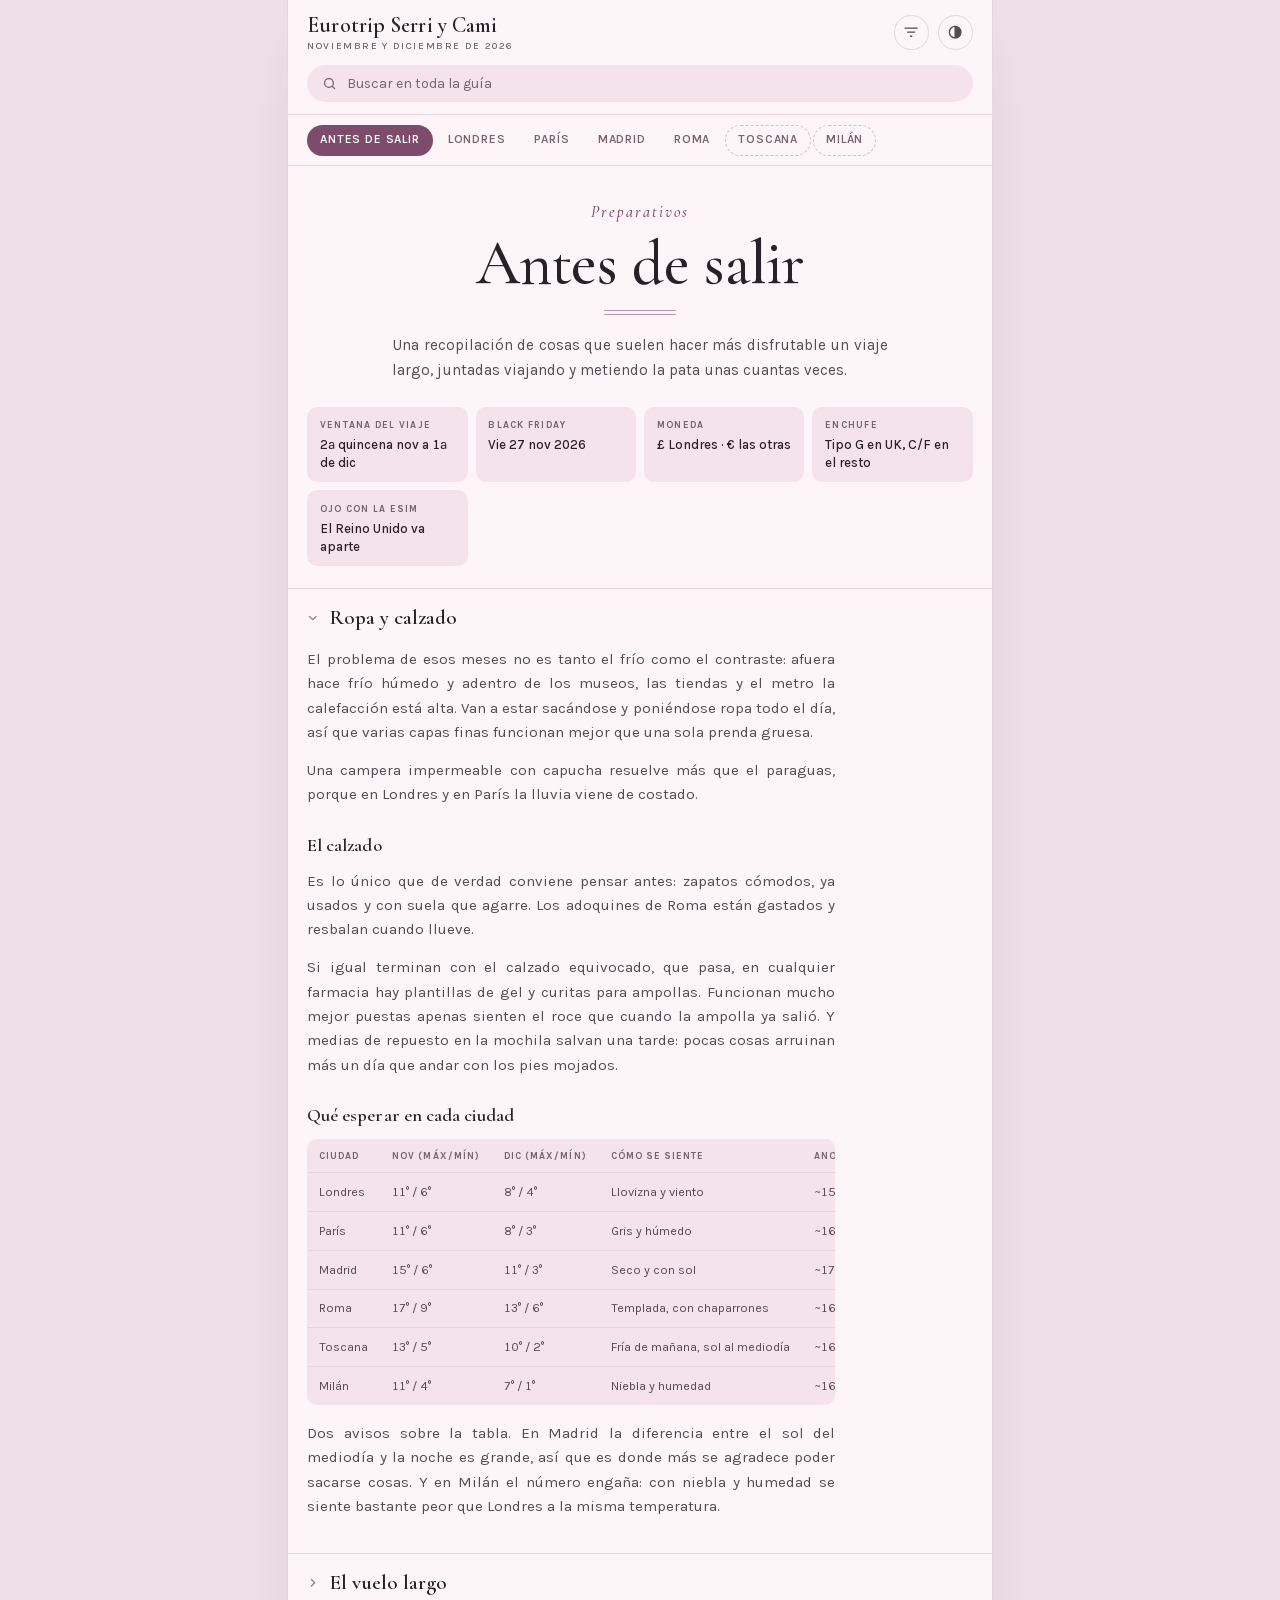
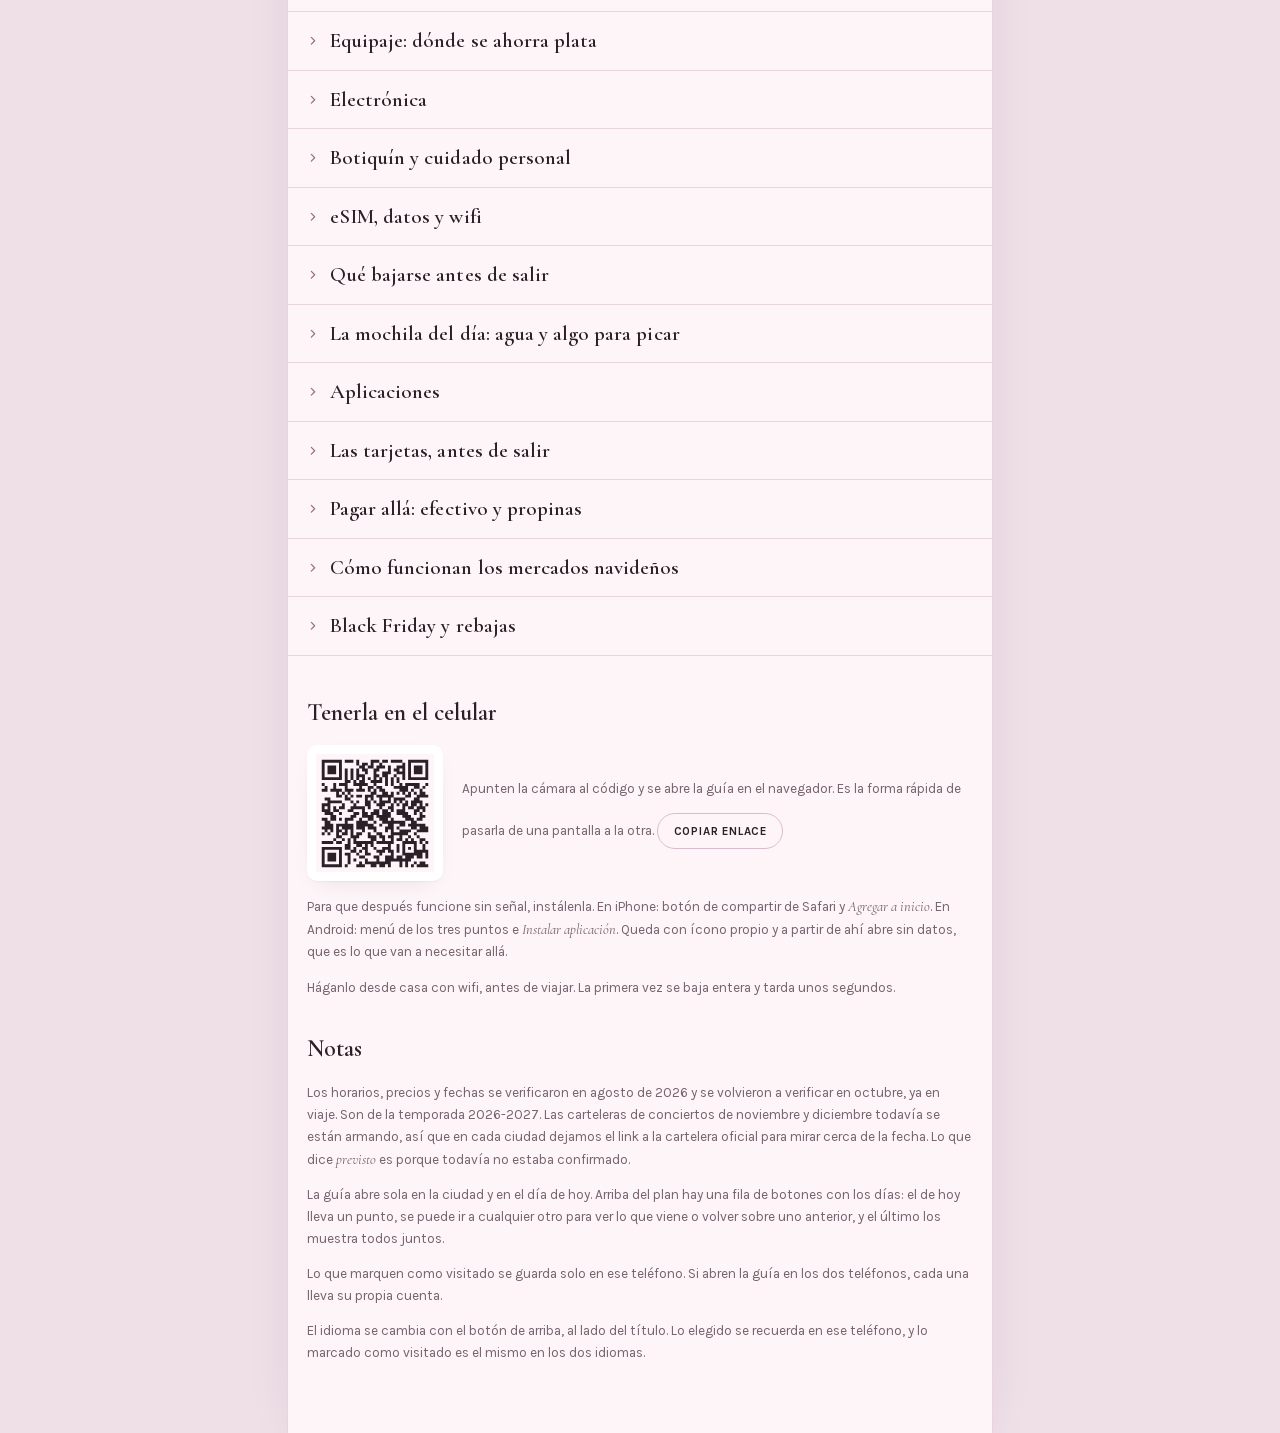
==== commit b0647aeb: "fix: el lede sin HTML, y la pagina solo muestra el plan vigente El lede se imprime con esc(), asi qu" ====
--- a/eurotrip-serri-cami/index.html
+++ b/eurotrip-serri-cami/index.html
@@ -391,8 +391,8 @@
       <p>Para que después funcione sin señal, instálenla. En iPhone: botón de compartir de Safari y <em>Agregar a inicio</em>. En Android: menú de los tres puntos e <em>Instalar aplicación</em>. Queda con ícono propio y a partir de ahí abre sin datos, que es lo que van a necesitar allá.</p>
       <p>Háganlo desde casa con wifi, antes de viajar. La primera vez se baja entera y tarda unos segundos.</p>
       <h2>Notas</h2>
-      <p>Los horarios, precios y fechas se verificaron en agosto de 2026 y son de la temporada 2026-2027. Las carteleras de conciertos de noviembre y diciembre todavía se están armando, así que en cada ciudad dejamos el link a la cartelera oficial para mirar cerca de la fecha. Lo que dice <em>previsto</em> es porque todavía no estaba confirmado.</p>
-      <p>La guía abre sola en la ciudad y en el día de hoy. Arriba del plan hay una fila de botones con los días: el de hoy lleva un punto, se puede ir a cualquier otro para revisar lo que quedó sin hacer o lo que viene, y el último los muestra todos juntos. Los datos de la Toscana se volvieron a verificar el 10 de octubre de 2026, ya en viaje.</p>
+      <p>Los horarios, precios y fechas se verificaron en agosto de 2026 y se volvieron a verificar en octubre, ya en viaje. Son de la temporada 2026-2027. Las carteleras de conciertos de noviembre y diciembre todavía se están armando, así que en cada ciudad dejamos el link a la cartelera oficial para mirar cerca de la fecha. Lo que dice <em>previsto</em> es porque todavía no estaba confirmado.</p>
+      <p>La guía abre sola en la ciudad y en el día de hoy. Arriba del plan hay una fila de botones con los días: el de hoy lleva un punto, se puede ir a cualquier otro para ver lo que viene o volver sobre uno anterior, y el último los muestra todos juntos.</p>
       <p>Lo que marquen como visitado se guarda solo en ese teléfono. Si abren la guía en los dos teléfonos, cada una lleva su propia cuenta.</p>
       <p>El idioma se cambia con el botón de arriba, al lado del título. Lo elegido se recuerda en ese teléfono, y lo marcado como visitado es el mismo en los dos idiomas.</p>
     </div>
@@ -406,8 +406,8 @@
       <p>Install it so that it works later with no signal. On iPhone: the share button in Safari, then <em>Add to Home Screen</em>. On Android: the three dots menu, then <em>Install app</em>. It gets its own icon and from then on it opens with no data, which is what you will need over there.</p>
       <p>Do it at home on wifi, before travelling. The first load pulls the whole guide down and takes a few seconds.</p>
       <h2>Notes</h2>
-      <p>Opening times, prices and dates were checked in August 2026 and belong to the 2026-2027 season. The November and December concert listings are still being put together, so each city keeps a link to the official listings to check closer to the date. Anything marked <em>planned</em> was not confirmed yet.</p>
-      <p>The guide opens by itself on today's city and today's day. Above the plan there is a row of buttons for the days: today carries a dot, you can jump to any other to check what is still undone or what is coming, and the last one shows them all together. The Tuscany details were checked again on 10 October 2026, already on the road.</p>
+      <p>Opening times, prices and dates were checked in August 2026 and checked again in October, already on the road. They belong to the 2026-2027 season. The November and December concert listings are still being put together, so each city keeps a link to the official listings to check closer to the date. Anything marked <em>planned</em> was not confirmed yet.</p>
+      <p>The guide opens by itself on today's city and today's day. Above the plan there is a row of buttons for the days: today carries a dot, you can jump to any other to see what is coming or go back over an earlier one, and the last one shows them all together.</p>
       <p>Whatever you tick off as visited is saved on that phone only. Open the guide on two phones and each one keeps its own count.</p>
       <p>Switch languages with the button at the top, next to the title. The choice is remembered on that phone, and what you ticked off is the same in both languages.</p>
     </div>
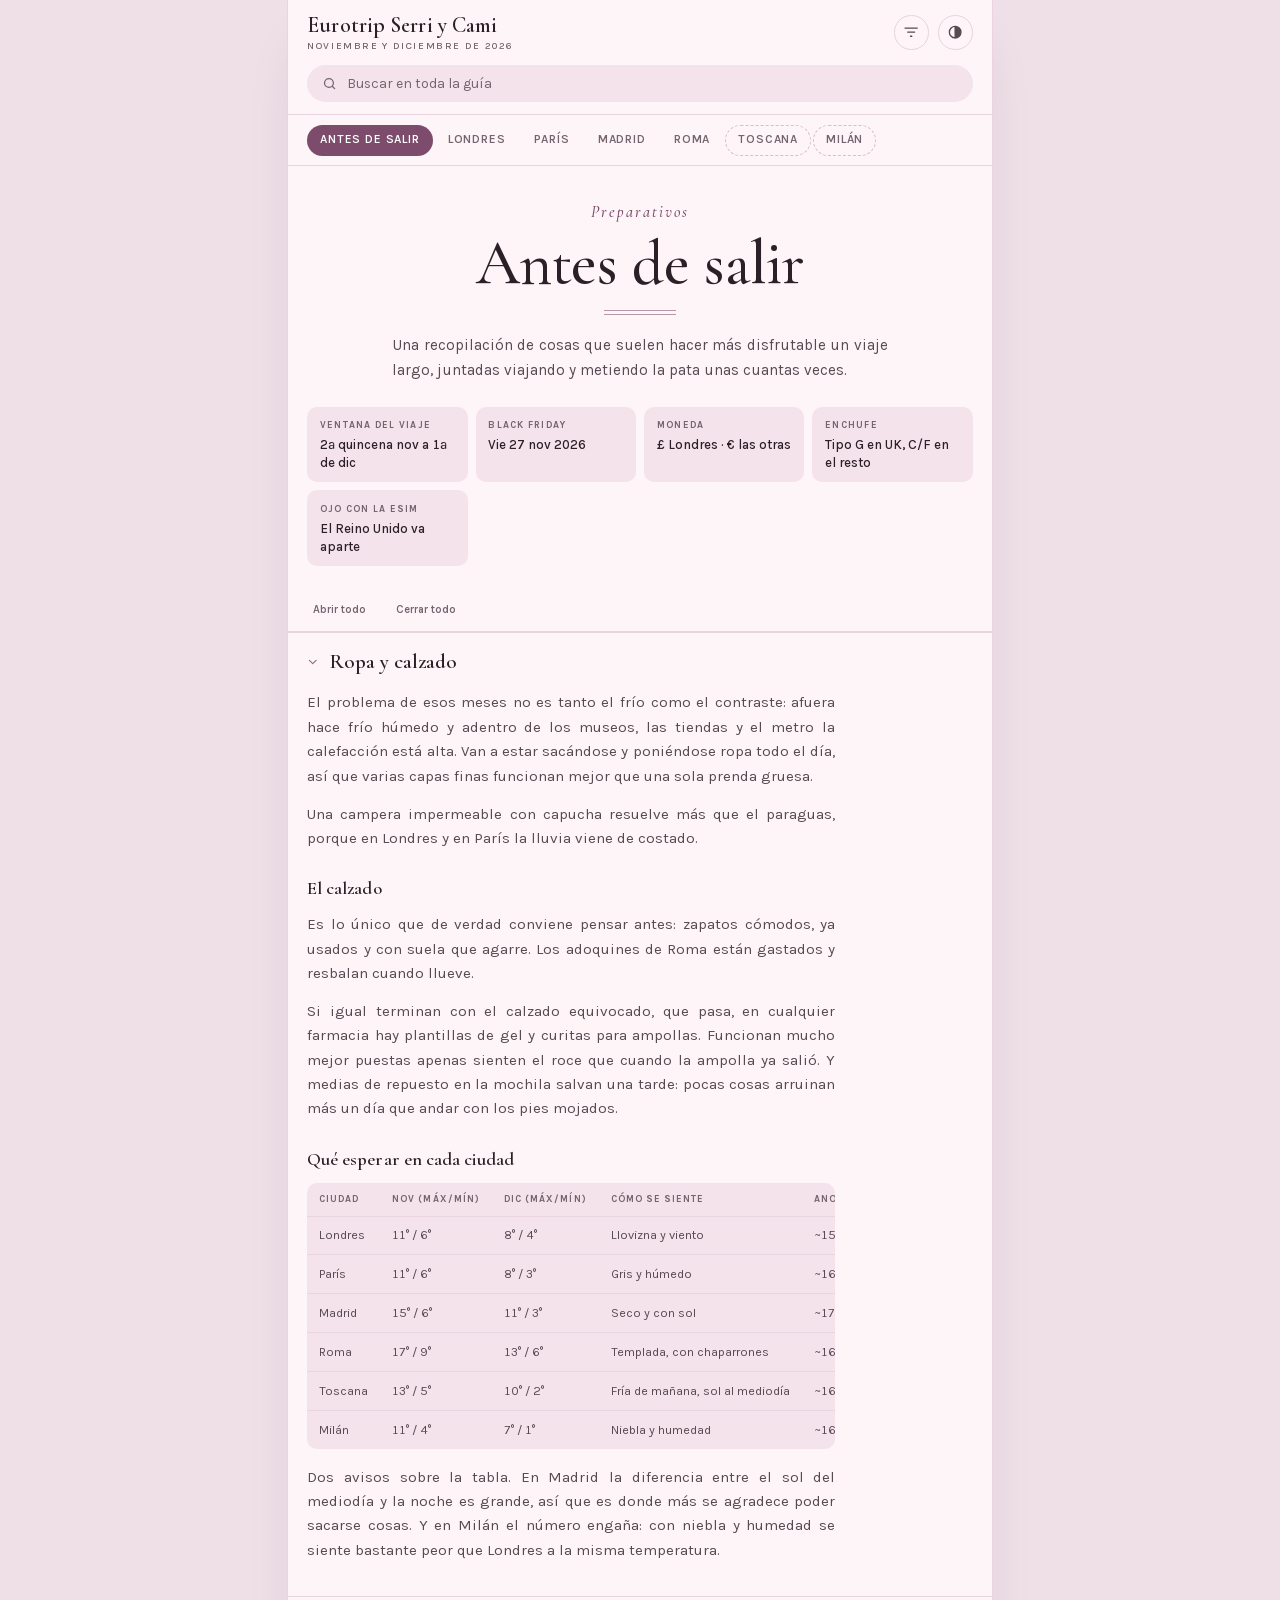
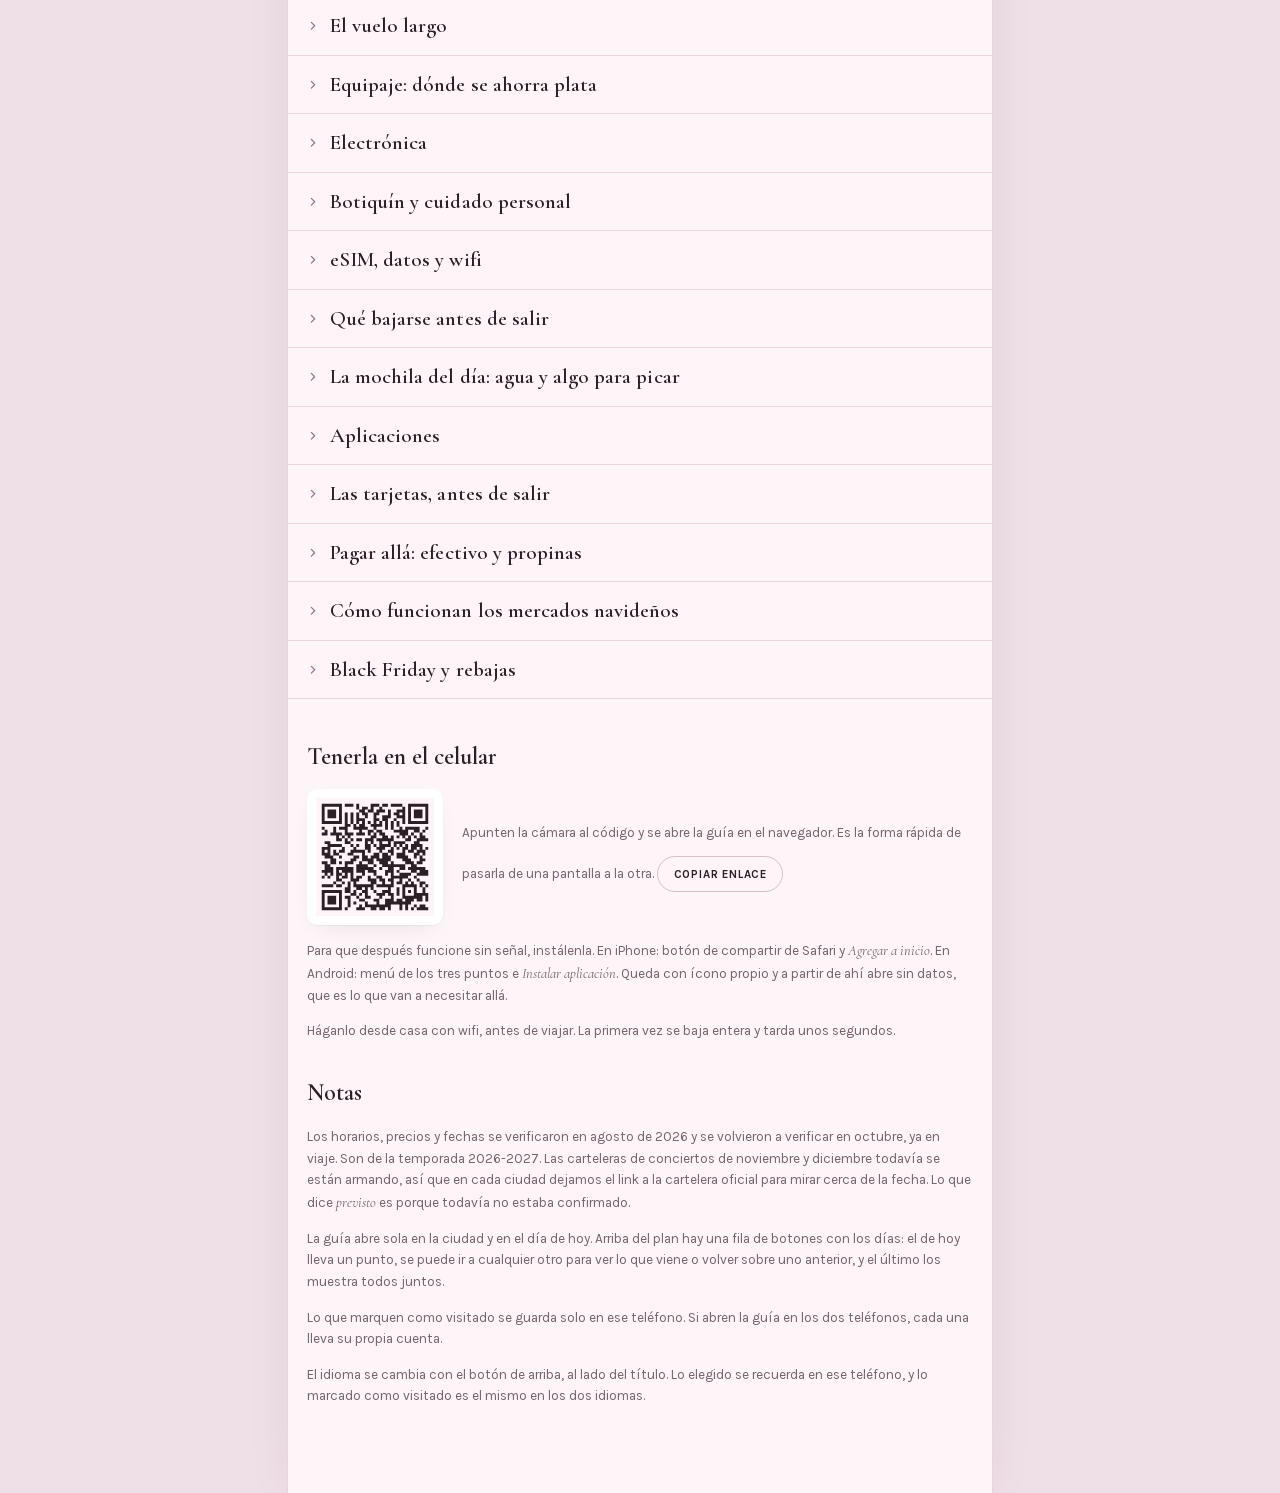
==== commit a131a0eb: "feat: los consejos generales viven una sola vez, y la guia tiene boton para volver Consejos comparti" ====
--- a/eurotrip-serri-cami/index.html
+++ b/eurotrip-serri-cami/index.html
@@ -355,6 +355,31 @@
 .frases.apilada .fr-it{font-size:.92rem}
 .frases.apilada .fr-pr{white-space:normal;margin-top:.05rem}
 .frases.apilada td:last-child{color:var(--ink-2);margin-top:.22rem}
+/* La barra flotante. Aparece al bajar y deja volver sin desandar a mano: cerrar
+   la seccion que se esta leyendo, cerrar todo o ir al principio. Va pegada al
+   borde derecho de la columna y no de la pantalla, para que en una pantalla
+   ancha no quede lejos del texto. */
+.flota{position:fixed;z-index:35;display:flex;gap:.4rem;align-items:center;
+  bottom:calc(1rem + env(safe-area-inset-bottom,0px));
+  right:max(1rem,calc((100vw - 44rem) / 2 + 1rem));
+  opacity:0;transform:translateY(.6rem);pointer-events:none;
+  transition:opacity .18s ease,transform .18s ease}
+.flota.on{opacity:1;transform:none;pointer-events:auto}
+.flota button{height:2.5rem;padding:0 .9rem;border-radius:999px;border:1px solid var(--line-2);
+  background:var(--surface);color:var(--ink);box-shadow:var(--shadow);
+  font-family:var(--body);font-size:.68rem;font-weight:700;letter-spacing:.07em;
+  text-transform:uppercase;cursor:pointer;white-space:nowrap}
+.flota button:hover{border-color:var(--muted)}
+.flota button[hidden]{display:none}
+.flota .fl-arriba{width:2.5rem;padding:0;display:grid;place-items:center;
+  color:#fff;background:var(--city,var(--accent));border-color:transparent}
+.flota .fl-arriba svg{width:1.05rem;height:1.05rem}
+@media (prefers-color-scheme:dark){
+  :root:not([data-theme="light"]) .flota .fl-arriba{color:#1B141B;background:var(--city-lt,var(--accent-lt))}
+}
+:root[data-theme="dark"] .flota .fl-arriba{color:#1B141B;background:var(--city-lt,var(--accent-lt))}
+/* el pie no queda tapado por la barra cuando se llega al final */
+.foot{padding-bottom:4.5rem}
 </style>
 
 <div class="wrap">
@@ -379,6 +404,14 @@
   </header>
 
   <main id="view"></main>
+
+  <div class="flota" id="flota">
+    <button type="button" data-flota="sec" hidden></button>
+    <button type="button" data-flota="todo" hidden></button>
+    <button type="button" class="fl-arriba" data-flota="arriba">
+      <svg viewBox="0 0 24 24" fill="none" stroke="currentColor" stroke-width="2.4" stroke-linecap="round" stroke-linejoin="round"><path d="M12 19V5M5 12l7-7 7 7"/></svg>
+    </button>
+  </div>
 
   <footer class="foot">
     <div class="foot-lang" data-lang="es">
@@ -1369,7 +1402,7 @@
     ruta:'Ruta a pie', mapa:'Mapa', web:'Web', resenas:'Reseñas', truco:'Truco',
     tentativa:'Todavía sin confirmar',
     cuenta:(a, b) => a + ' de ' + b, reiniciar:'Reiniciar',
-    abrir:'Abrir todo', cerrar:'Cerrar todo',
+    abrir:'Abrir todo', cerrar:'Cerrar todo', cerrarSec:'Cerrar sección', arriba:'Volver arriba',
     tramo:(i, n) => 'Tramo ' + i + ' de ' + n, sigue:s => 'Sigue: ' + s,
     tramosHechos:n => 'Los ' + n + ' tramos, hechos',
     hoy:'Hoy', badgeSigue:'Sigue',
@@ -1393,7 +1426,7 @@
     ruta:'Walking route', mapa:'Map', web:'Website', resenas:'Reviews', truco:'Tip',
     tentativa:'Not confirmed yet',
     cuenta:(a, b) => a + ' of ' + b, reiniciar:'Reset',
-    abrir:'Open all', cerrar:'Close all',
+    abrir:'Open all', cerrar:'Close all', cerrarSec:'Close section', arriba:'Back to top',
     tramo:(i, n) => 'Leg ' + i + ' of ' + n, sigue:s => 'Next up: ' + s,
     tramosHechos:n => 'All ' + n + ' legs done',
     hoy:'Today', badgeSigue:'Next',
@@ -1499,6 +1532,14 @@
     lb.title = ui('cambiar');
     lb.setAttribute('aria-label', ui('cambiar'));
   }
+  const fl = $('#flota');
+  if (fl) {
+    fl.querySelector('[data-flota="sec"]').textContent = ui('cerrarSec');
+    fl.querySelector('[data-flota="todo"]').textContent = ui('cerrar');
+    const fa = fl.querySelector('[data-flota="arriba"]');
+    fa.setAttribute('aria-label', ui('arriba'));
+    fa.title = ui('arriba');
+  }
   applyTheme();
 }
 if (IDIOMAS.length > 1) {
@@ -1720,7 +1761,7 @@
   }
   h += `</section>`;
 
-  if (items.length) h += `<div class="toolrow pegada"><button data-all="open">${esc(ui('abrir'))}</button><button data-all="close">${esc(ui('cerrar'))}</button></div>`;
+  if (c.sections.length > 1) h += `<div class="toolrow pegada"><button data-all="open">${esc(ui('abrir'))}</button><button data-all="close">${esc(ui('cerrar'))}</button></div>`;
 
   c.sections.forEach((sec, i) => {
     if (sec.dias) {
@@ -1792,12 +1833,13 @@
   const view = $('#view');
   document.querySelectorAll('#rail button').forEach(b =>
     b.setAttribute('aria-selected', b.dataset.city === current ? 'true' : 'false'));
-  [view, $('#rail'), $('#filters')].forEach(el => {
+  [view, $('#rail'), $('#filters'), $('#flota')].forEach(el => {
     el.style.setProperty('--city', c.accent);
     el.style.setProperty('--city-lt', c.lt);
   });
   view.innerHTML = query ? searchHTML() : cityHTML(c);
   medirFrases();
+  actualizarFlota();
 }
 
 /* ---------- eventos delegados ---------- */
@@ -1853,18 +1895,70 @@
   if (all) {
     const open = all.dataset.all === 'open';
     document.querySelectorAll('#view details.sec').forEach(d => { d.open = open; });
-    /* y volver al comienzo del listado. Al plegar, todo lo que estaba abierto
-       se encoge de golpe y uno queda parado en cualquier lado. */
-    const cabeza = $('#view .cityhead');
-    if (cabeza) {
-      const alto = parseFloat(
-        getComputedStyle(document.documentElement).getPropertyValue('--top-h')) || 0;
-      /* .cityhead no es sticky, asi que su posicion es la real */
-      const destino = Math.max(0, cabeza.getBoundingClientRect().bottom + window.scrollY - alto);
-      const modo = matchMedia('(prefers-reduced-motion: reduce)').matches ? 'auto' : 'smooth';
-      window.scrollTo({ top: destino, behavior: modo });
-    }
+    irAlComienzo();
   }
+});
+
+const modoScroll = () => matchMedia('(prefers-reduced-motion: reduce)').matches ? 'auto' : 'smooth';
+
+/* volver al comienzo del listado. Al plegar, todo lo que estaba abierto se
+   encoge de golpe y uno queda parado en cualquier lado. */
+function irAlComienzo() {
+  const cabeza = $('#view .cityhead');
+  if (!cabeza) return;
+  const alto = parseFloat(
+    getComputedStyle(document.documentElement).getPropertyValue('--top-h')) || 0;
+  /* .cityhead no es sticky, asi que su posicion es la real */
+  const destino = Math.max(0, cabeza.getBoundingClientRect().bottom + window.scrollY - alto);
+  window.scrollTo({ top: destino, behavior: modoScroll() });
+}
+
+/* ---------- la barra flotante ---------- */
+/* Aparece al bajar. Cerrar seccion pliega la que se esta leyendo y deja su
+   titulo arriba; cerrar todo pliega todas y vuelve al comienzo del capitulo;
+   la flecha va al principio de la pagina. */
+const flota = $('#flota');
+const altoFijo = () => {
+  const cab = parseFloat(getComputedStyle(document.documentElement).getPropertyValue('--top-h')) || 0;
+  const barra = $('#view .toolrow.pegada');
+  return cab + (barra ? barra.offsetHeight : 0);
+};
+/* la seccion que se esta leyendo: la abierta que cruza el borde de arriba */
+function seccionActual() {
+  const borde = altoFijo() + 8;
+  return [...document.querySelectorAll('#view details.sec[open]')].find(d => {
+    const r = d.getBoundingClientRect();
+    return r.top < borde && r.bottom > borde + 40;
+  });
+}
+function actualizarFlota() {
+  const lejos = window.scrollY > Math.max(400, innerHeight * 0.6);
+  flota.querySelector('[data-flota="sec"]').hidden = !(lejos && seccionActual());
+  flota.querySelector('[data-flota="todo"]').hidden = !document.querySelector('#view details.sec[open]');
+  flota.classList.toggle('on', lejos);
+}
+let flotaPendiente = false;
+addEventListener('scroll', () => {
+  if (flotaPendiente) return;
+  flotaPendiente = true;
+  requestAnimationFrame(() => { flotaPendiente = false; actualizarFlota(); });
+}, { passive: true });
+/* el toggle de un details no burbujea, pero si pasa por la captura */
+$('#view').addEventListener('toggle', actualizarFlota, true);
+flota.addEventListener('click', e => {
+  const b = e.target.closest('[data-flota]');
+  if (!b) return;
+  if (b.dataset.flota === 'arriba') { window.scrollTo({ top: 0, behavior: modoScroll() }); return; }
+  if (b.dataset.flota === 'todo') {
+    document.querySelectorAll('#view details.sec').forEach(d => { d.open = false; });
+    irAlComienzo();
+    return;
+  }
+  const d = seccionActual();
+  if (!d) return;
+  d.open = false;
+  const y = d.getBoundingClientRect().top + window.scrollY - altoFijo();
+  window.scrollTo({ top: Math.max(0, y), behavior: modoScroll() });
 });
 
 /* ---------- buscador ---------- */
